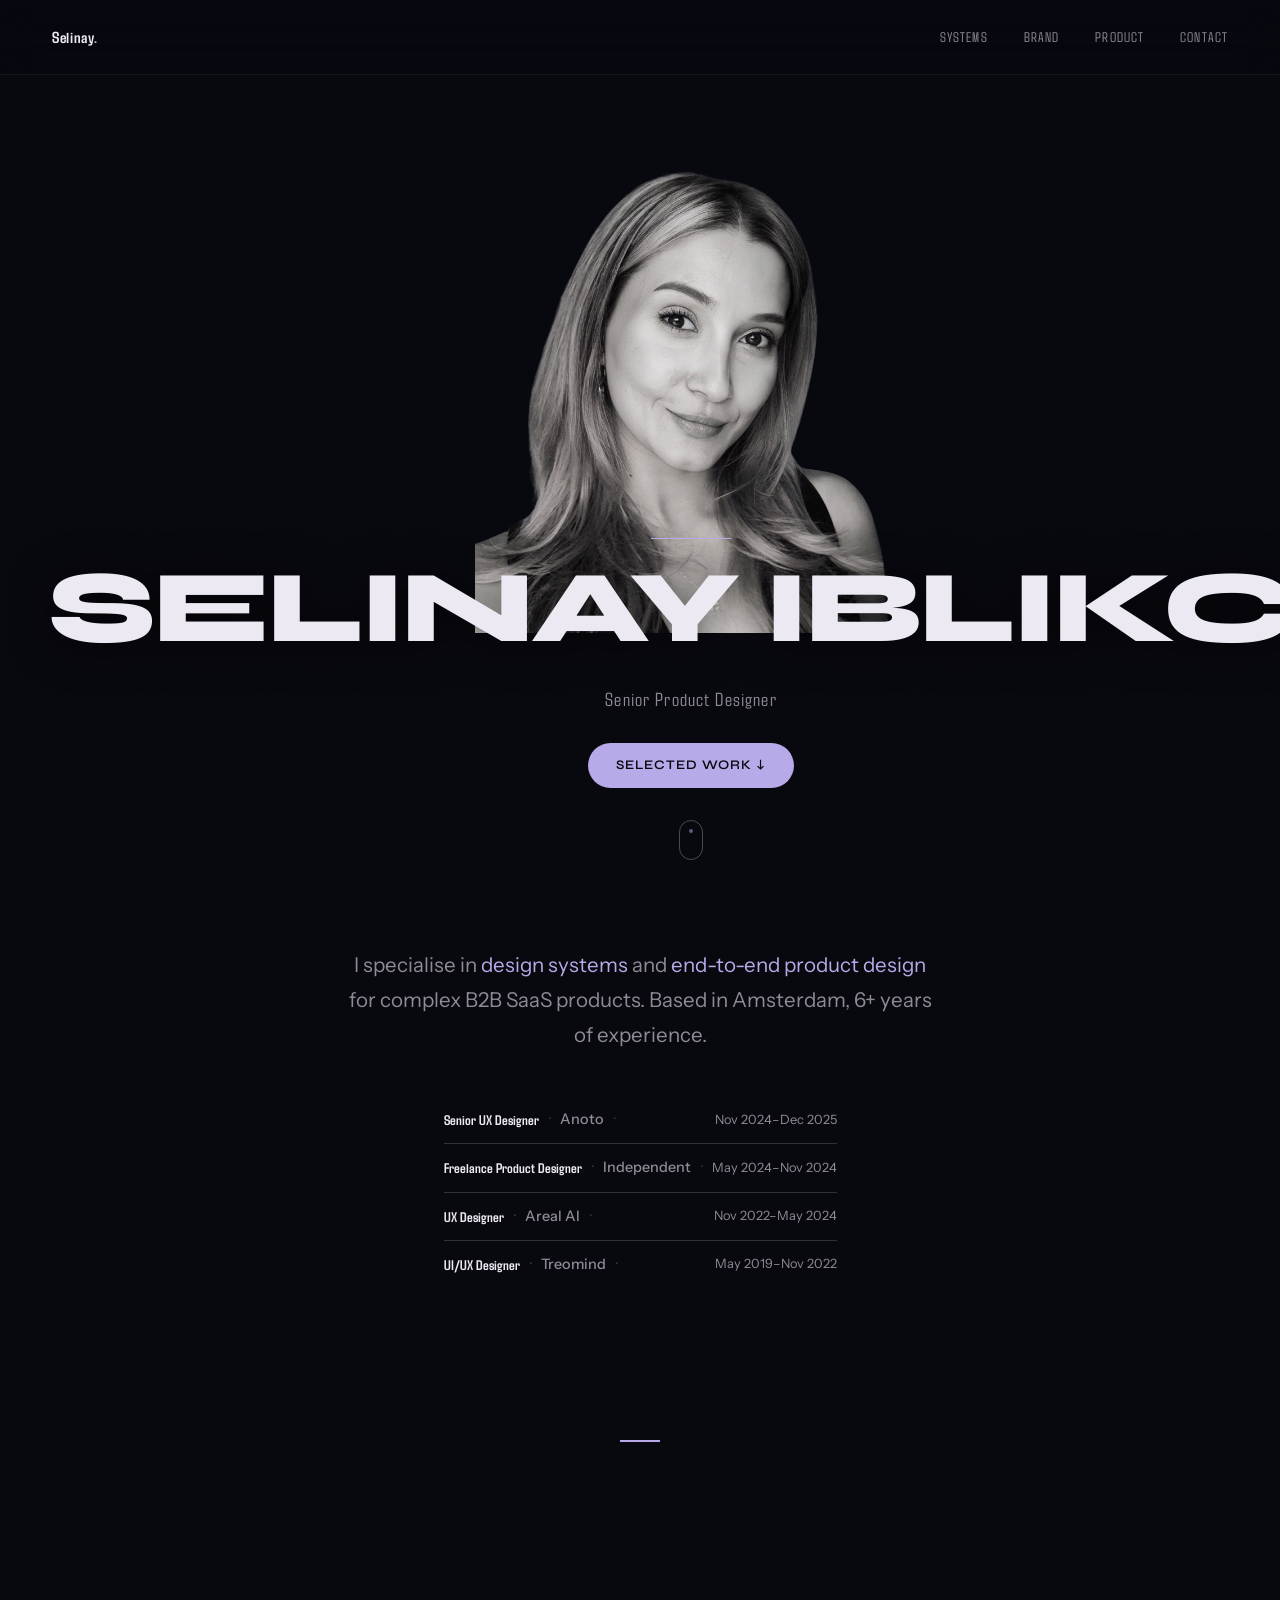
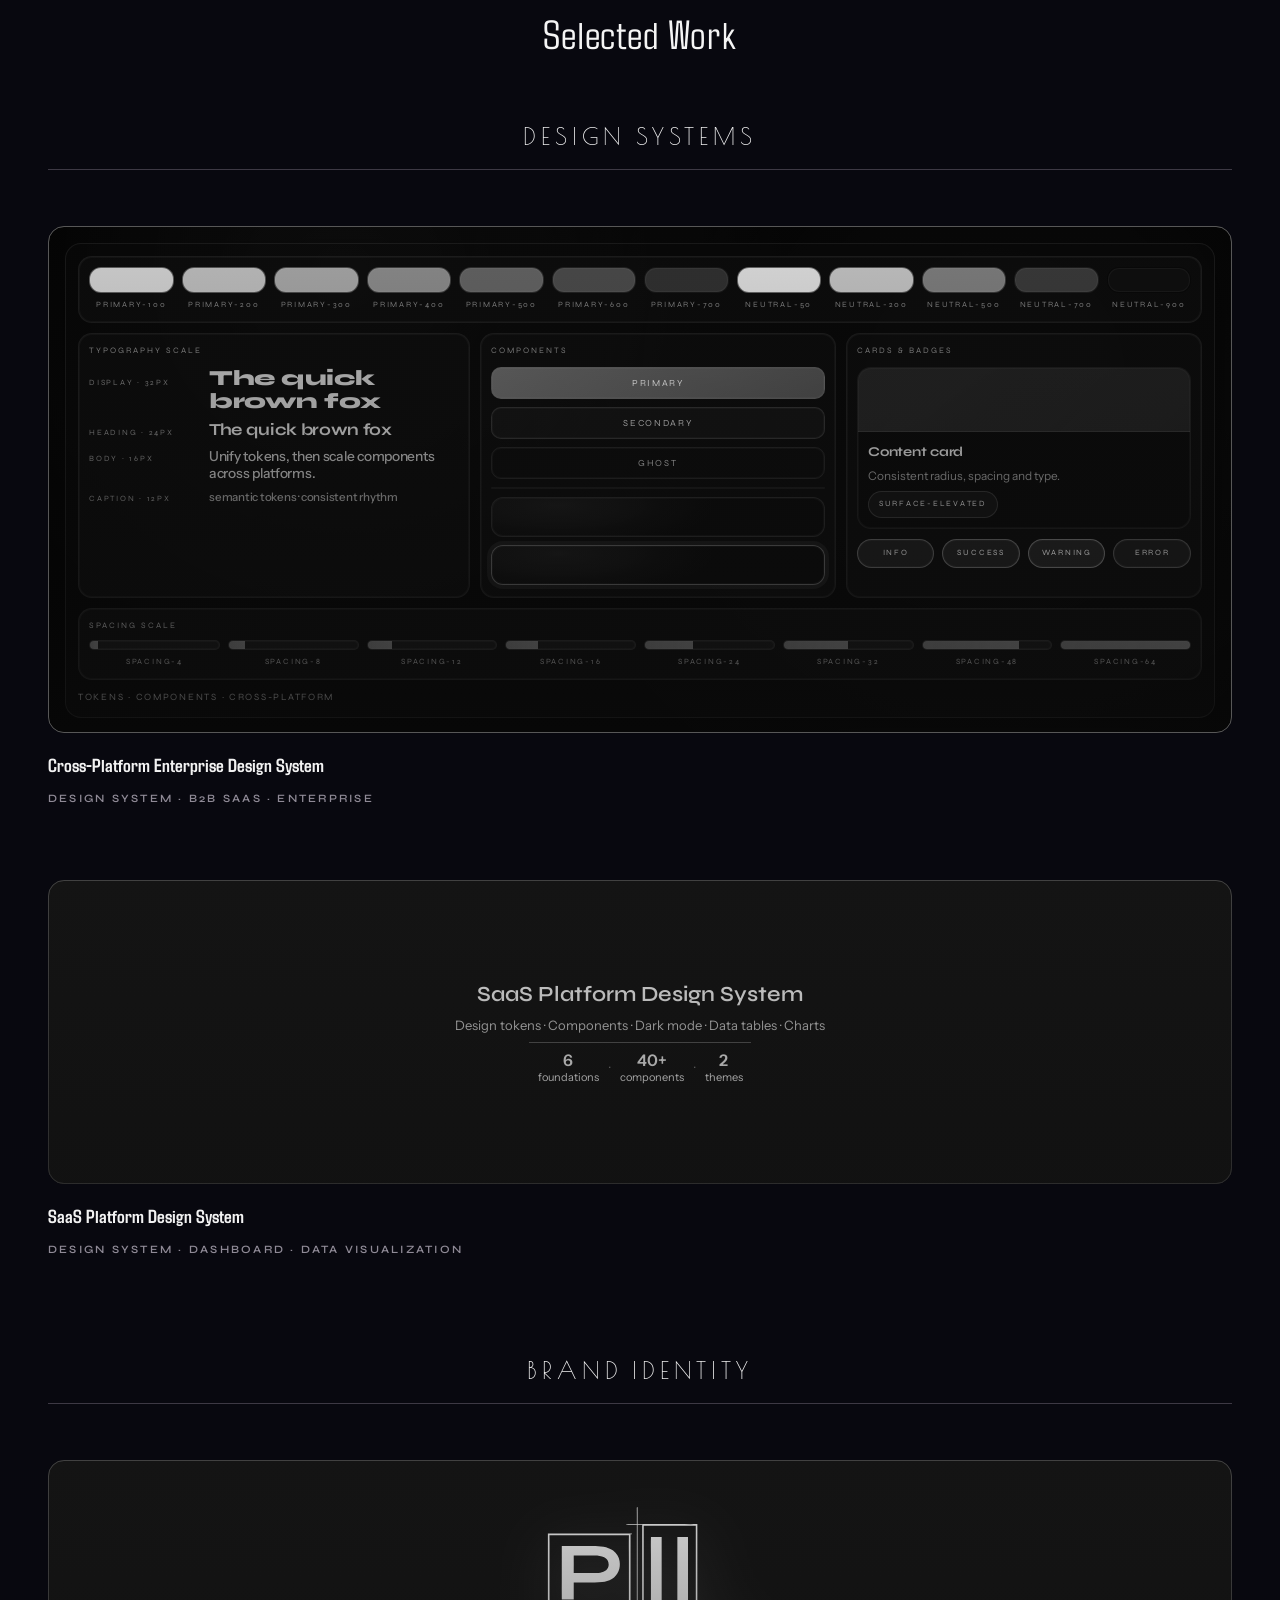
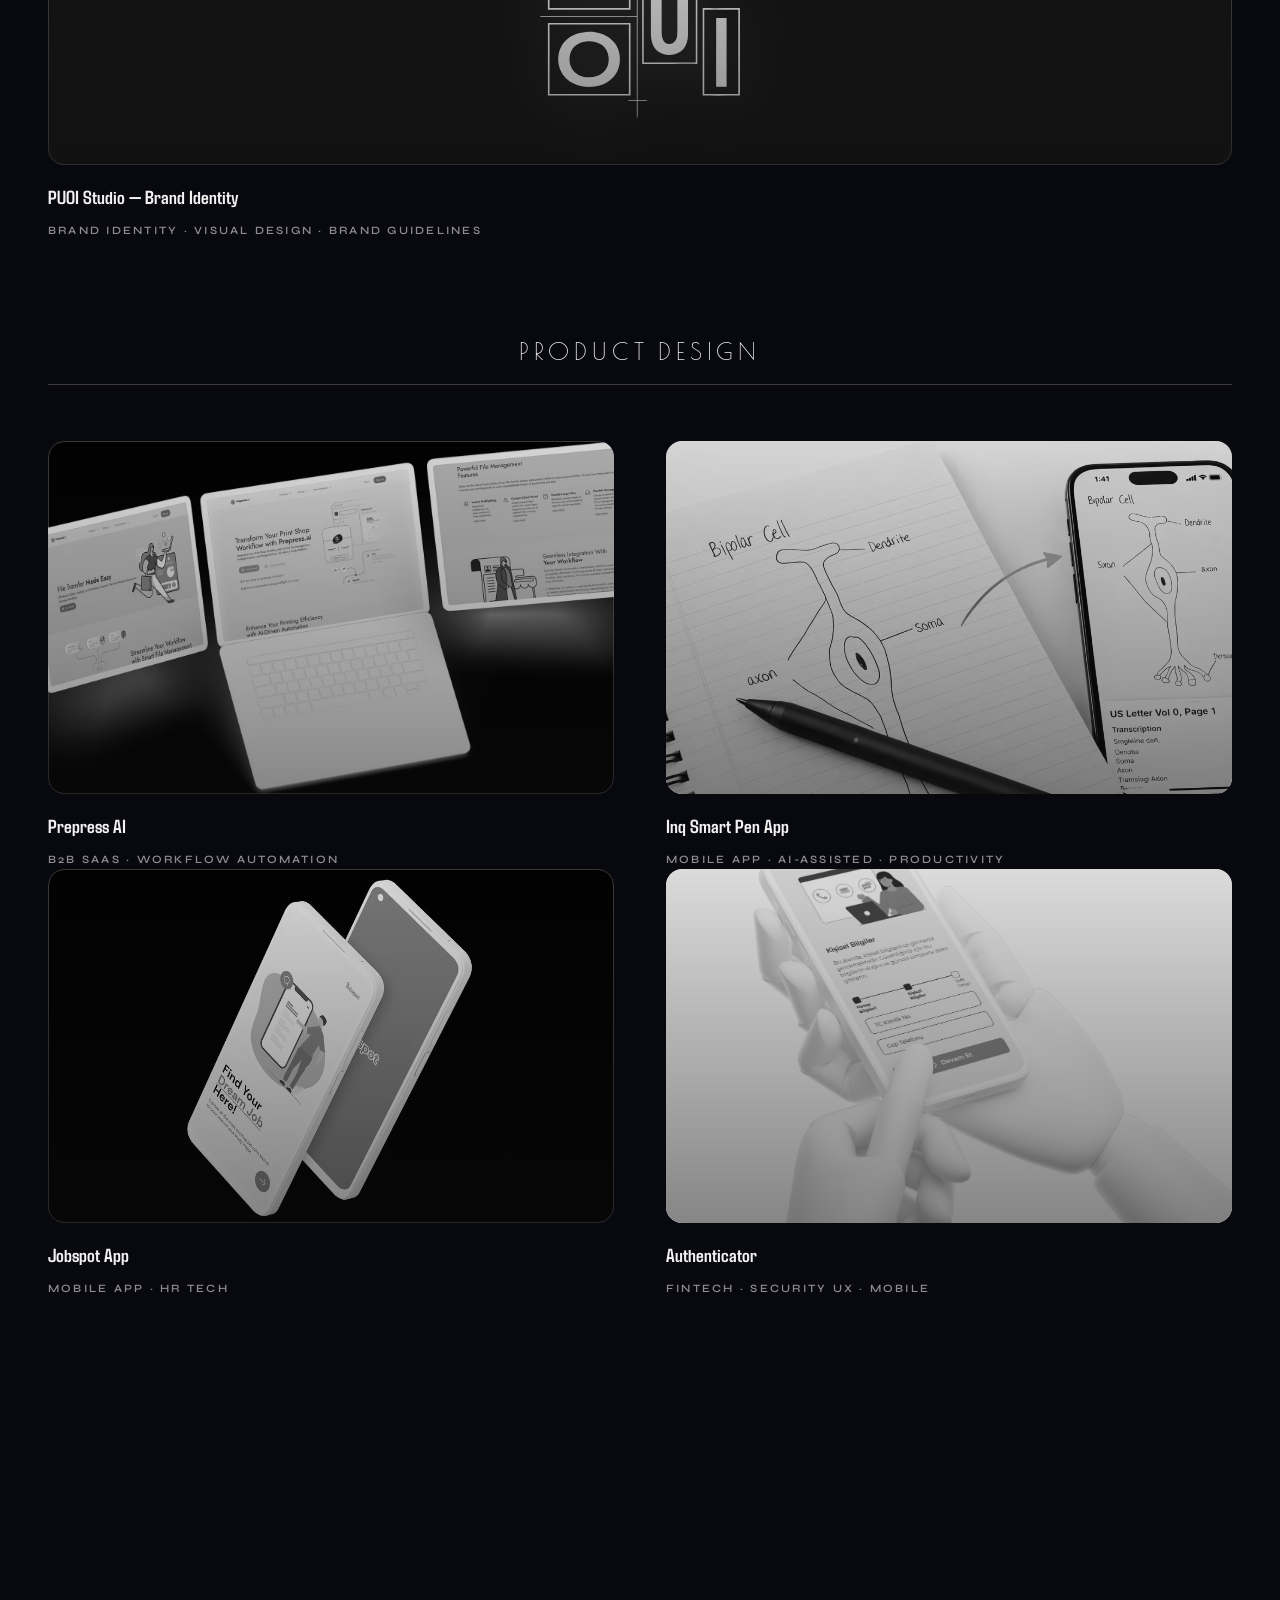
==== index.html @ cd088f7f "All updates - design systems, responsive fixes" ====
<!DOCTYPE html>
<html lang="en">
<head>
<meta charset="UTF-8">
<meta name="viewport" content="width=device-width, initial-scale=1.0">
<link rel="icon" href="favicon.svg" type="image/svg+xml">
<title>Selinay İblikci — Senior Product Designer | Design Systems Specialist</title>
<style>
/* Horizontal clip on the root only — overflow-x on body pairs with overflow-y:auto and causes a second vertical scrollbar */
html {
  overflow-x: hidden !important;
}
</style>
<link href="https://fonts.googleapis.com/css2?family=Agdasima:wght@400;700&family=Instrument+Sans:wght@400;500;600;700&family=Poiret+One&family=Syne:wght@400;500;600;700;800&display=swap" rel="stylesheet">
<style>
:root {
  --bg: #08080f;
  --surface: #27252a;
  --surface-hover: #302e34;
  --text: #ede9f2;
  --text-muted: #8f8a96;
  --accent: #b8a9e8;
  --accent-dim: #9683d4;
  --border: #332f38;
  --border-light: #3d3944;
  --heading-font: 'Syne', sans-serif;
  --body-font: 'Instrument Sans', sans-serif;
  /* Site chrome (nav) */
  --nav-font: 'Agdasima', system-ui, -apple-system, sans-serif;
  /* Work category labels (Design Systems, Brand Identity, …) — not "Selected Work" */
  --work-heading-font: 'Poiret One', system-ui, sans-serif;
}

em, cite, dfn {
  font-style: normal;
}

*, *::before, *::after {
  box-sizing: border-box;
  margin: 0;
  padding: 0;
}

html {
  scroll-behavior: smooth;
}

body {
  background: var(--bg);
  color: var(--text);
  font-family: var(--body-font);
  line-height: 1.6;
  -webkit-font-smoothing: antialiased;
}

body.menu-open { overflow: hidden; }

img,
svg,
video {
  max-width: 100%;
  height: auto;
}

::selection { background: var(--accent); color: var(--bg); }

/* Removed noise overlay for a cleaner premium feel */

/* ===== NAV ===== */
nav {
  position: fixed; top: 0; left: 0; right: 0; z-index: 100;
  padding: 24px 52px;
  display: flex; justify-content: space-between; align-items: center;
  background: rgba(8, 8, 15, 0.58);
  backdrop-filter: blur(20px) saturate(160%);
  -webkit-backdrop-filter: blur(20px) saturate(160%);
  border-bottom: 1px solid rgba(255, 255, 255, 0.06);
}
.nav-logo {
  font-family: var(--nav-font);
  font-size: 1rem;
  font-weight: 700;
  color: var(--text);
  text-decoration: none;
  letter-spacing: 0.04em;
}
.nav-logo span { color: var(--accent); }
.nav-links { display: flex; gap: 36px; list-style: none; }
.nav-links a {
  font-family: var(--nav-font);
  color: var(--text-muted); text-decoration: none;
  font-size: 14px;
  font-weight: 400; letter-spacing: 0.08em; text-transform: uppercase;
  transition: color 0.3s; position: relative;
}
.nav-links a::after {
  content: ''; position: absolute; bottom: -4px; left: 0;
  width: 0; height: 1px; background: var(--accent); transition: width 0.3s ease;
}
.nav-links a:hover { color: var(--text); }
.nav-links a:hover::after { width: 100%; }

.nav-toggle {
  display: none;
  width: 44px;
  height: 44px;
  border: 1px solid var(--border-light);
  background: transparent;
  border-radius: 12px;
  cursor: pointer;
  align-items: center;
  justify-content: center;
}

.nav-toggle span {
  display: block;
  width: 18px;
  height: 2px;
  background: var(--text);
  border-radius: 2px;
  position: relative;
}

.nav-toggle span::before,
.nav-toggle span::after {
  content: '';
  position: absolute;
  left: 0;
  width: 18px;
  height: 2px;
  background: var(--text);
  border-radius: 2px;
}

.nav-toggle span::before { top: -6px; }
.nav-toggle span::after { top: 6px; }

.nav-mobile {
  position: fixed;
  inset: 0;
  z-index: 200;
  display: none;
  background: var(--bg);
}

.nav-mobile.active { display: flex; }

.nav-mobile-close {
  position: absolute;
  top: 18px;
  right: 18px;
  width: 44px;
  height: 44px;
  border-radius: 12px;
  border: 1px solid var(--border-light);
  background: transparent;
  color: var(--text);
  font-size: 24px;
  cursor: pointer;
}

.nav-mobile-links {
  list-style: none;
  margin: 0;
  padding: 0;
  width: 100%;
  display: flex;
  flex-direction: column;
  gap: 28px;
  align-items: center;
  justify-content: center;
}

.nav-mobile-links a {
  font-family: var(--nav-font);
  font-size: 15px;
  letter-spacing: 0.1em;
  text-transform: uppercase;
  color: var(--text);
  text-decoration: none;
  padding: 12px 18px;
  border-radius: 12px;
}

/* ===== HERO ===== */
.hero {
  display: flex;
  align-items: flex-start;
  justify-content: center;
  padding: 48px 48px 32px;
  position: relative;
  overflow: hidden;
}
.hero-grid {
  display: grid;
  grid-template-columns: 1fr;
  gap: 24px;
  align-items: center;
  max-width: 1400px;
  margin: 0 auto;
  width: 100%;
}
.hero-content {
  position: relative;
  z-index: 1;
  text-align: center;
  display: flex;
  flex-direction: column;
  align-items: center;
}

.hero-photo {
  max-width: 480px;
  width: 50%;
  background: none;
  border: none;
  border-radius: 0;
  padding: 0;
  overflow: visible;
  margin: 0 auto -160px;
  outline: none;
  box-shadow: none;
  transform: scale(0.9);
  transform-origin: center top;
  position: relative;
  z-index: 1;
}


.hero-line {
  width: 0;
  height: 1px;
  background: var(--accent);
  margin: 0 auto 20px;
  position: relative;
  z-index: 2;
  animation: drawLine 1.2s ease 0.5s forwards;
}

.scroll-indicator {
  width: 24px;
  height: 40px;
  border: 1.5px solid var(--text-muted);
  border-radius: 12px;
  margin: 32px auto 0;
  position: relative;
  z-index: 2;
  opacity: 0.5;
}

.scroll-dot {
  width: 4px;
  height: 4px;
  background: var(--accent);
  border-radius: 50%;
  position: absolute;
  top: 8px;
  left: 50%;
  transform: translateX(-50%);
  animation: scrollBounce 1.8s ease-in-out infinite;
}

.hero-photo img {
  width: 100%;
  display: block;
  height: 650px;
  object-fit: cover;
  object-position: center 5%;
  border: none;
  outline: none;
  box-shadow: none;
}
.hero-title {
  font-family: var(--heading-font);
  font-size: clamp(3.5rem, 8vw, 7rem);
  font-weight: 800;
  text-transform: uppercase;
  letter-spacing: -0.03em;
  line-height: 0.95;
  margin-bottom: 16px;
  white-space: nowrap;
  position: relative;
  z-index: 2;
  opacity: 0;
  text-shadow: 0 4px 40px rgba(0,0,0,0.6);
  background: none;
  -webkit-background-clip: unset;
  -webkit-text-fill-color: unset;
  background-clip: unset;
  color: var(--text);
  animation: simpleFade 1.2s ease 0.3s forwards;
}

.hero-role {
  font-family: var(--nav-font);
  font-size: 1.2rem;
  font-weight: 400;
  letter-spacing: 0.06em;
  color: var(--text-muted);
  margin-top: 12px;
  margin-bottom: 16px;
  position: relative;
  z-index: 2;
  opacity: 0;
  animation: fadeUp 0.6s ease 1.6s forwards;
}
.hero-cta-row {
  display: flex;
  gap: 24px;
  align-items: center;
  margin-top: 12px;
  position: relative;
  z-index: 2;
  opacity: 0;
  animation: fadeUp 0.6s ease 1.8s forwards;
}
.btn-primary {
  display: inline-flex; align-items: center; gap: 10px;
  background: var(--accent); color: var(--bg);
  padding: 12px 28px; font-family: var(--heading-font);
  font-size: 0.82rem; font-weight: 600; letter-spacing: 0.08em;
  text-transform: uppercase; text-decoration: none; border: none; cursor: pointer;
  border-radius: 100px;
  transition: all 0.3s ease;
}
.btn-primary:hover { background: #fff; transform: translateY(-2px); box-shadow: 0 8px 32px rgba(184,169,232,0.2); }
.btn-outline {
  display: inline-flex; align-items: center; gap: 10px;
  background: transparent; color: var(--text);
  padding: 16px 36px; font-family: var(--heading-font);
  font-size: 0.82rem; font-weight: 600; letter-spacing: 0.08em;
  text-transform: uppercase; text-decoration: none;
  border: 1px solid var(--border-light); cursor: pointer; transition: all 0.3s ease;
  border-radius: 100px;
}
.btn-outline:hover { border-color: var(--accent); color: var(--accent); }

/* Removed hero visual floats for a text-only hero */

/* ===== ABOUT ===== */
.about { padding: 56px 48px 88px; max-width: 1400px; margin: 0 auto; }
.section-label {
  font-family: var(--heading-font); font-size: 0.68rem; font-weight: 700;
  letter-spacing: 0.25em; text-transform: uppercase; color: var(--accent);
  margin-bottom: 56px; display: flex; align-items: center; gap: 16px;
}
.section-label::after { content: none; }
.about-grid { display: grid; grid-template-columns: 1fr; gap: 44px; align-items: start; }
.about-text {
  font-family: var(--body-font);
  font-size: clamp(1.1rem, 1.6vw, 1.3rem);
  line-height: 1.7;
  color: var(--text-muted);
  max-width: 600px;
  margin: 0 auto;
  text-align: center;
}
.about-text em { color: var(--accent); }

.words-reveal span {
  display: inline-block;
  opacity: 0;
  transform: translateY(10px);
  transition: opacity 0.4s ease, transform 0.4s ease;
}

.words-reveal.visible span {
  opacity: 1;
  transform: translateY(0);
}

/* ===== ABOUT - COMPACT EXPERIENCE ===== */
.about-experience {
  max-width: 600px;
  margin: 0 auto;
}

.exp-line {
  display: flex;
  align-items: center;
  gap: 10px;
  padding: 12px 0;
  border-bottom: 1px solid var(--border);
  font-size: 0.9rem;
  transition: background 0.25s ease, opacity 0.5s ease, transform 0.5s ease;
  opacity: 0;
  transform: translateX(-20px);
}

.about-experience.visible .exp-line {
  opacity: 1;
  transform: translateX(0);
}

.about-experience.visible .exp-line:nth-child(1) { transition-delay: 0s; }
.about-experience.visible .exp-line:nth-child(2) { transition-delay: 0.1s; }
.about-experience.visible .exp-line:nth-child(3) { transition-delay: 0.2s; }
.about-experience.visible .exp-line:nth-child(4) { transition-delay: 0.3s; }
.about-experience.visible .exp-line:nth-child(5) { transition-delay: 0.4s; }
.about-experience.visible .exp-line:nth-child(6) { transition-delay: 0.5s; }
.about-experience.visible .exp-line:nth-child(7) { transition-delay: 0.6s; }
.about-experience.visible .exp-line:nth-child(8) { transition-delay: 0.7s; }

.exp-line:hover { background: rgba(255,255,255,0.02); }

.exp-line:last-child { border-bottom: none; }

.exp-role {
  font-family: var(--nav-font);
  font-weight: 700;
  color: var(--text);
}

.exp-dot { color: var(--border-light); }

.exp-company {
  color: var(--text-muted);
  font-weight: 500;
}

.exp-date {
  color: var(--text-muted);
  font-size: 0.8rem;
  margin-left: auto;
}

/* ===== DESIGN SYSTEM EXPERTISE ===== */
.ds-expertise {
  padding: 80px 48px;
  max-width: 1400px;
  margin: 0 auto;
}
.ds-intro {
  font-family: var(--body-font);
  font-weight: 500;
  font-size: clamp(1.2rem, 1.8vw, 1.5rem);
  line-height: 1.6;
  color: var(--text-muted);
  max-width: 700px;
  margin-bottom: 56px;
}
.ds-grid {
  display: grid;
  grid-template-columns: repeat(2, 1fr);
  gap: 20px;
}
.ds-card {
  background: var(--surface);
  border: 1px solid var(--border);
  padding: 44px 36px;
  position: relative;
  transition: all 0.4s ease;
  overflow: hidden;
  border-radius: 16px;
}
.ds-card:hover {
  border-color: rgba(184,169,232,0.15);
  transform: translateY(-4px);
}
.ds-icon {
  font-size: 1.3rem;
  font-family: var(--heading-font);
  font-weight: 700;
  color: var(--accent);
  margin-bottom: 20px;
  line-height: 1;
}
.ds-card-title {
  font-family: var(--nav-font);
  font-weight: 700;
  font-size: 1.15rem;
  margin-bottom: 12px;
  line-height: 1.3;
}
.ds-card-desc {
  font-size: 0.85rem;
  color: var(--text-muted);
  line-height: 1.65;
}

@media (max-width: 1024px) {
  .ds-grid { grid-template-columns: 1fr 1fr; }
}

@media (max-width: 768px) {
  .ds-expertise { padding: 48px 24px; }
  .ds-grid { grid-template-columns: 1fr; }
}

/* ===== SKILLS MARQUEE ===== */
.skills-bar { padding: 40px 0; border-top: 1px solid var(--border); border-bottom: 1px solid var(--border); overflow: hidden; }
.skills-track { display: flex; gap: 48px; animation: scroll 35s linear infinite; width: max-content; }
.skill-item {
  font-family: var(--heading-font); font-size: 0.95rem; font-weight: 500;
  letter-spacing: 0.1em; text-transform: uppercase; color: var(--text-muted);
  white-space: nowrap; display: flex; align-items: center; gap: 14px;
}
.skill-item::before { content: '\u25C6'; font-size: 0.45rem; color: var(--accent); }

/* ===== EXPERIENCE ===== */
.experience { padding: 140px 48px; max-width: 1400px; margin: 0 auto; }
.experience-list { display: flex; flex-direction: column; gap: 30px; }
.experience-entry { display: grid; grid-template-columns: 140px 1fr; gap: 28px; align-items: start; }
.experience-date { font-family: var(--body-font); font-size: 0.86rem; color: var(--text-muted); }
.experience-card {
  background: var(--surface); border: 1px solid var(--border);
  border-left: 2px solid var(--border-light);
  padding: 26px 26px 26px 32px;
  transition: border-left-color 0.3s ease;
}
.experience-entry:hover .experience-card { border-left-color: var(--accent); }
.experience-role { font-family: var(--nav-font); font-weight: 700; font-size: 1.2rem; color: var(--text); margin-bottom: 10px; }
.experience-company {
  font-family: var(--heading-font); font-size: 0.72rem; font-weight: 600;
  letter-spacing: 0.2em; text-transform: uppercase; color: var(--accent);
  margin-bottom: 14px;
}
.experience-points { list-style: none; margin: 0; padding: 0; color: var(--text-muted); }
.experience-point { font-family: var(--body-font); font-size: 0.9rem; line-height: 1.7; }
.experience-point + .experience-point { margin-top: 10px; }

/* ===== CERTIFICATIONS & LANGUAGES ===== */
.certs-langs { padding: 80px 48px; max-width: 1400px; margin: 0 auto; }
.certs-langs-card { background: var(--surface); border: 1px solid var(--border); padding: 40px; }
.certs-langs-grid { display: grid; grid-template-columns: 1fr 1fr; gap: 40px; align-items: start; }
.cert-item { font-family: var(--body-font); font-size: 0.9rem; color: var(--text-muted); }
.cert-item + .cert-item { margin-top: 10px; }
.lang-row { display: grid; grid-template-columns: 1fr auto; gap: 20px; align-items: baseline; }
.lang-name { font-family: var(--nav-font); font-weight: 700; font-size: 0.95rem; color: var(--text); }
.lang-level { font-family: var(--body-font); font-size: 0.9rem; color: var(--text-muted); }
.lang-row + .lang-row { margin-top: 12px; }

@media (max-width: 768px) {
  .experience { padding: 120px 24px; }
  .experience-entry { grid-template-columns: 1fr; gap: 14px; }
  .experience-card { padding: 22px 20px 22px 24px; }
  .certs-langs { padding: 48px 24px; }
  .certs-langs-grid { grid-template-columns: 1fr; gap: 26px; }
}

/* ===== WORK ===== */
.work { padding: 104px 48px 112px; max-width: 1400px; width: 100%; margin: 0 auto; box-sizing: border-box; }
.project-grid,
.project-card {
  min-width: 0;
  max-width: 100%;
}
.work-header { margin-bottom: 64px; text-align: center; }
.work-title {
  font-family: var(--nav-font);
  font-size: clamp(1.75rem, 3.2vw, 2.75rem);
  font-weight: 400;
  line-height: 1.15;
  margin: 0;
  color: rgba(255, 255, 255, 0.96);
  letter-spacing: 0.02em;
}
.work-subtitle { margin-top: 10px; font-size: 0.8rem; color: var(--text-muted); }
.section-divider { width: 40px; height: 2px; background: var(--accent); margin: 64px auto; }
.project-grid {
  display: grid;
  grid-template-columns: repeat(2, 1fr);
  column-gap: 52px;
  row-gap: 72px;
}
.project-card--featured {
  grid-column: 1 / -1;
}
.project-card--featured .project-image--ds {
  aspect-ratio: 21/9;
  padding: 16px 16px 14px;
}
/* SaaS DS2: full-width featured strip; ~60% height of Cross-Platform (21/9) at same width → aspect-ratio 35/9 */
.project-card--featured .project-image.project-image--ds2 {
  aspect-ratio: 35/9;
  padding: 10px 20px 8px;
  overflow: hidden;
  display: flex;
  align-items: center;
  justify-content: center;
  background: #141420;
  border-radius: 16px;
}
.project-card--featured .project-image.project-image--ds2 .ds2-poster-inner {
  display: flex;
  flex-direction: column;
  align-items: center;
  justify-content: center;
  text-align: center;
  gap: 8px;
  max-width: 100%;
}
.project-card--featured .project-image.project-image--ds2 .ds2-poster-title {
  margin: 0;
  font-family: var(--heading-font);
  font-size: clamp(1rem, 1.2vw + 0.55rem, 1.35rem);
  font-weight: 600;
  color: #fff;
  line-height: 1.2;
}
.project-card--featured .project-image.project-image--ds2 .ds2-poster-sub {
  margin: 0;
  font-size: clamp(0.7rem, 0.65vw + 0.5rem, 0.8125rem);
  font-weight: 400;
  color: #fff;
  opacity: 0.8;
  line-height: 1.4;
  max-width: 52em;
}
.project-card--featured .project-image.project-image--ds2 .ds2-poster-rule {
  width: 60%;
  height: 1px;
  background: rgba(255, 255, 255, 0.3);
  flex-shrink: 0;
}
.project-card--featured .project-image.project-image--ds2 .ds2-poster-stats {
  display: flex;
  flex-direction: row;
  align-items: center;
  justify-content: center;
  gap: 10px;
  flex-wrap: wrap;
}
.project-card--featured .project-image.project-image--ds2 .ds2-poster-stat {
  display: flex;
  flex-direction: column;
  align-items: center;
  gap: 2px;
}
.project-card--featured .project-image.project-image--ds2 .ds2-poster-stat-num {
  font-size: clamp(0.85rem, 0.9vw + 0.45rem, 1rem);
  font-weight: 600;
  color: #fff;
  line-height: 1.15;
}
.project-card--featured .project-image.project-image--ds2 .ds2-poster-stat-label {
  font-size: clamp(0.6rem, 0.45vw + 0.45rem, 0.6875rem);
  font-weight: 400;
  color: #fff;
  line-height: 1.2;
}
.project-card--featured .project-image.project-image--ds2 .ds2-poster-stat-sep {
  color: #fff;
  opacity: 0.45;
  font-size: 0.8125rem;
  line-height: 1.2;
  user-select: none;
}
.project-card--featured .project-image--ds .ds-poster {
  transform: none;
  padding: 12px;
  gap: 12px;
  border-radius: 16px;
  background: rgba(10, 9, 13, 0.45);
  height: 100%;
  justify-content: stretch;
}

.project-card--featured .project-image--ds .ds-feature {
  height: 100%;
  display: grid;
  grid-template-rows: auto 1fr auto auto;
  gap: 10px;
  min-height: 0;
}
.project-card--featured .project-image--ds .ds-frame {
  border-radius: 14px;
  border: 1px solid rgba(255,255,255,0.08);
  background: rgba(15, 14, 19, 0.62);
  box-shadow: 0 0 0 1px rgba(255,255,255,0.04) inset;
}

/* Top: tokens */
.project-card--featured .project-image--ds .ds-tokens {
  padding: 10px;
}
.project-card--featured .project-image--ds .ds-tokens-grid {
  display: grid;
  grid-template-columns: repeat(12, minmax(0, 1fr));
  gap: 8px;
}
.project-card--featured .project-image--ds .ds-swatch {
  display: grid;
  gap: 6px;
  justify-items: center;
}
.project-card--featured .project-image--ds .ds-swatch-box {
  width: 100%;
  height: 26px;
  border-radius: 12px;
  border: 1px solid rgba(0,0,0,0.55);
  box-shadow: 0 0 0 1px rgba(255,255,255,0.05) inset;
}
.project-card--featured .project-image--ds .ds-swatch-label {
  font-family: var(--heading-font);
  font-size: 0.5rem;
  letter-spacing: 0.22em;
  text-transform: uppercase;
  color: rgba(237,233,242,0.60);
  text-align: center;
  white-space: nowrap;
}

/* Middle: 3 columns */
.project-card--featured .project-image--ds .ds-mid {
  display: grid;
  grid-template-columns: 1.1fr 1fr 1fr;
  gap: 10px;
  min-height: 0;
}
.project-card--featured .project-image--ds .ds-panel {
  padding: 10px;
  display: grid;
  gap: 10px;
  align-content: start;
}
.project-card--featured .project-image--ds .ds-panel-title {
  font-family: var(--heading-font);
  font-size: 0.52rem;
  letter-spacing: 0.24em;
  text-transform: uppercase;
  color: rgba(237,233,242,0.62);
}

/* Typography scale */
.project-card--featured .project-image--ds .ds-type-scale {
  display: grid;
  gap: 8px;
}
.project-card--featured .project-image--ds .ds-type-row {
  display: grid;
  grid-template-columns: 110px 1fr;
  gap: 10px;
  align-items: baseline;
}
.project-card--featured .project-image--ds .ds-type-meta {
  font-family: var(--heading-font);
  font-size: 0.5rem;
  letter-spacing: 0.22em;
  text-transform: uppercase;
  color: rgba(237,233,242,0.55);
}
.project-card--featured .project-image--ds .ds-type-sample {
  color: rgba(237,233,242,0.92);
  letter-spacing: -0.02em;
  line-height: 1.08;
}
.project-card--featured .project-image--ds .ds-type-sample.display { font-family: var(--heading-font); font-weight: 800; font-size: 1.35rem; }
.project-card--featured .project-image--ds .ds-type-sample.heading { font-family: var(--heading-font); font-weight: 700; font-size: 1.05rem; }
.project-card--featured .project-image--ds .ds-type-sample.body { font-family: var(--body-font); font-weight: 500; font-size: 0.86rem; color: rgba(237,233,242,0.78); line-height: 1.25; }
.project-card--featured .project-image--ds .ds-type-sample.caption { font-family: var(--body-font); font-weight: 500; font-size: 0.72rem; color: rgba(237,233,242,0.62); }

/* Components */
.project-card--featured .project-image--ds .ds-comp-stack {
  display: grid;
  gap: 8px;
}
.project-card--featured .project-image--ds .ds-btn {
  font-family: var(--heading-font);
  font-size: 0.58rem;
  letter-spacing: 0.18em;
  text-transform: uppercase;
  border-radius: 10px;
  padding: 9px 12px;
  border: 1px solid rgba(255,255,255,0.10);
  box-shadow: 0 0 0 1px rgba(255,255,255,0.04) inset;
  width: 100%;
}
.project-card--featured .project-image--ds .ds-btn.primary {
  background: linear-gradient(135deg, #7c5cfc, #5f3ff0);
  color: #fff;
  border-color: rgba(124,92,252,0.55);
}
.project-card--featured .project-image--ds .ds-btn.secondary {
  background: rgba(124,92,252,0.08);
  color: rgba(221,207,253,0.95);
  border-color: rgba(124,92,252,0.35);
}
.project-card--featured .project-image--ds .ds-btn.ghost {
  background: transparent;
  color: rgba(237,233,242,0.72);
}
.project-card--featured .project-image--ds .ds-field {
  height: 40px;
  border-radius: 12px;
  border: 1px solid rgba(255,255,255,0.12);
  background: rgba(10, 9, 13, 0.55);
  box-shadow: 0 0 0 1px rgba(255,255,255,0.04) inset;
  position: relative;
  overflow: hidden;
}
.project-card--featured .project-image--ds .ds-field::after {
  content: "";
  position: absolute;
  inset: 0;
  background: radial-gradient(260px 70px at 20% 20%, rgba(124,92,252,0.18), transparent 60%);
  opacity: 0.9;
  pointer-events: none;
}
.project-card--featured .project-image--ds .ds-field.focus {
  border-color: rgba(124,92,252,0.75);
  box-shadow: 0 0 0 4px rgba(124,92,252,0.14), 0 0 0 1px rgba(255,255,255,0.04) inset;
}

/* Card + badges */
.project-card--featured .project-image--ds .ds-mini-card {
  border-radius: 14px;
  border: 1px solid rgba(255,255,255,0.08);
  background: rgba(10, 9, 13, 0.55);
  box-shadow: 0 0 0 1px rgba(255,255,255,0.04) inset;
  overflow: hidden;
}
.project-card--featured .project-image--ds .ds-mini-thumb {
  height: 64px;
  background: linear-gradient(135deg, rgba(124,92,252,0.28), rgba(184,169,232,0.14));
  border-bottom: 1px solid rgba(255,255,255,0.08);
}
.project-card--featured .project-image--ds .ds-mini-body {
  padding: 10px;
  display: grid;
  gap: 6px;
}
.project-card--featured .project-image--ds .ds-mini-title {
  font-family: var(--heading-font);
  font-weight: 700;
  font-size: 0.84rem;
  letter-spacing: -0.01em;
  color: rgba(237,233,242,0.92);
}
.project-card--featured .project-image--ds .ds-mini-desc {
  font-size: 0.74rem;
  color: rgba(237,233,242,0.62);
  line-height: 1.35;
}
.project-card--featured .project-image--ds .ds-mini-tag {
  justify-self: start;
  font-family: var(--heading-font);
  font-size: 0.5rem;
  letter-spacing: 0.22em;
  text-transform: uppercase;
  padding: 6px 10px;
  border-radius: 999px;
  border: 1px solid rgba(124,92,252,0.35);
  background: rgba(124,92,252,0.10);
  color: rgba(221,207,253,0.95);
}
.project-card--featured .project-image--ds .ds-badges {
  display: grid;
  grid-template-columns: repeat(4, minmax(0, 1fr));
  gap: 8px;
}
.project-card--featured .project-image--ds .ds-badge {
  text-align: center;
  font-family: var(--heading-font);
  font-size: 0.5rem;
  letter-spacing: 0.22em;
  text-transform: uppercase;
  padding: 7px 8px;
  border-radius: 999px;
  border: 1px solid rgba(255,255,255,0.08);
  background: rgba(255,255,255,0.04);
  color: rgba(237,233,242,0.72);
  box-shadow: 0 0 0 1px rgba(255,255,255,0.04) inset;
}
.project-card--featured .project-image--ds .ds-badge.info { background: rgba(110,168,255,0.12); border-color: rgba(110,168,255,0.45); color: rgba(210,232,255,0.96); }
.project-card--featured .project-image--ds .ds-badge.success { background: rgba(95,208,138,0.12); border-color: rgba(95,208,138,0.45); color: rgba(204,255,229,0.96); }
.project-card--featured .project-image--ds .ds-badge.warning { background: rgba(240,197,107,0.12); border-color: rgba(240,197,107,0.45); color: rgba(255,242,215,0.96); }
.project-card--featured .project-image--ds .ds-badge.error { background: rgba(255,107,107,0.12); border-color: rgba(255,107,107,0.45); color: rgba(255,220,220,0.98); }

/* Bottom: spacing */
.project-card--featured .project-image--ds .ds-spacing {
  padding: 10px;
}
.project-card--featured .project-image--ds .ds-space-grid {
  display: grid;
  grid-template-columns: repeat(8, minmax(0, 1fr));
  gap: 8px;
  align-items: end;
}
.project-card--featured .project-image--ds .ds-space {
  display: grid;
  gap: 6px;
}
.project-card--featured .project-image--ds .ds-space-bar {
  height: 10px;
  border-radius: 999px;
  border: 1px solid rgba(255,255,255,0.08);
  background: rgba(255,255,255,0.04);
  overflow: hidden;
  box-shadow: 0 0 0 1px rgba(255,255,255,0.04) inset;
}
.project-card--featured .project-image--ds .ds-space-bar > span {
  display: block;
  height: 100%;
  width: var(--w);
  background: linear-gradient(90deg, rgba(124,92,252,0.86), rgba(184,169,232,0.55));
}
.project-card--featured .project-image--ds .ds-space-label {
  font-family: var(--heading-font);
  font-size: 0.5rem;
  letter-spacing: 0.22em;
  text-transform: uppercase;
  color: rgba(237,233,242,0.58);
  white-space: nowrap;
  text-align: center;
}
.project-image--ds {
  position: relative;
  aspect-ratio: 16/10;
  border-radius: 16px;
  border: 1px solid var(--border);
  background:
    radial-gradient(420px 260px at 20% 5%, rgba(184,169,232,0.22), transparent 60%),
    radial-gradient(380px 240px at 90% 15%, rgba(150,131,212,0.18), transparent 62%),
    linear-gradient(145deg, rgba(12,10,16,0.92), rgba(39,37,42,0.82));
  padding: 14px 14px 12px;
  overflow: hidden;
  display: flex;
  flex-direction: column;
  gap: 10px;
}
.project-image--ds::before {
  content: "";
  position: absolute;
  inset: -1px;
  z-index: 0;
  background:
    radial-gradient(circle at 25% 10%, rgba(255,255,255,0.08), transparent 45%),
    radial-gradient(circle at 80% 30%, rgba(255,255,255,0.06), transparent 55%);
  opacity: 0.7;
  pointer-events: none;
}
.ds-poster {
  position: relative;
  z-index: 1;
  border-radius: 14px;
  border: 1px solid rgba(255,255,255,0.08);
  background: rgba(10, 9, 13, 0.55);
  box-shadow: 0 16px 40px rgba(0,0,0,0.55);
  padding: 10px;
  display: grid;
  gap: 10px;
  transform: perspective(700px) rotateX(8deg) rotateY(-10deg) rotateZ(1deg);
  transform-origin: 60% 40%;
}
.ds-poster-top {
  display: grid;
  grid-template-columns: 1fr 1.2fr;
  gap: 10px;
  align-items: start;
}
.ds-thumb-row {
  display: grid;
  grid-template-columns: repeat(4, minmax(0, 1fr));
  gap: 7px;
}
.ds-thumb-swatch {
  border-radius: 10px;
  border: 1px solid rgba(0,0,0,0.55);
  height: 22px;
  box-shadow: 0 0 0 1px rgba(255,255,255,0.05) inset;
}
.ds-thumb-swatch:nth-child(1) {
  background: linear-gradient(135deg, #b8a9e8, #9683d4);
}
.ds-thumb-swatch:nth-child(2) {
  background: rgba(184,169,232,0.14);
}
.ds-thumb-swatch:nth-child(3) {
  background: #3d3944;
}
.ds-thumb-swatch:nth-child(4) {
  background: #121018;
}
.ds-thumb-buttons {
  display: flex;
  gap: 8px;
  align-items: center;
}
.ds-thumb-btn {
  flex: 0 0 auto;
  font-family: var(--heading-font);
  font-size: 0.6rem;
  letter-spacing: 0.16em;
  text-transform: uppercase;
  border-radius: 10px;
  padding: 7px 10px;
  border: 1px solid rgba(255,255,255,0.10);
  box-shadow: 0 0 0 1px rgba(255,255,255,0.04) inset;
}
.ds-thumb-btn--primary {
  background: linear-gradient(135deg, #7c5cfc, #5f3ff0);
  color: #ffffff;
  border-color: rgba(124,92,252,0.55);
}
.ds-thumb-btn--secondary {
  background: rgba(124,92,252,0.12);
  color: rgba(221,207,253,0.95);
  border-color: rgba(124,92,252,0.35);
}
.ds-thumb-btn--ghost {
  background: transparent;
  color: rgba(237,233,242,0.72);
}
.ds-type {
  display: grid;
  gap: 6px;
  padding-top: 2px;
}
.ds-type-line {
  display: grid;
  grid-template-columns: 42px 1fr;
  gap: 10px;
  align-items: baseline;
}
.ds-type-label {
  font-family: var(--heading-font);
  font-size: 0.56rem;
  letter-spacing: 0.22em;
  text-transform: uppercase;
  color: rgba(237,233,242,0.55);
}
.ds-type-sample {
  font-family: var(--heading-font);
  font-weight: 800;
  letter-spacing: -0.02em;
  color: rgba(237,233,242,0.92);
  font-size: 0.9rem;
  line-height: 1.05;
}
.ds-type-sample.small {
  font-family: var(--body-font);
  font-weight: 500;
  font-size: 0.72rem;
  color: rgba(237,233,242,0.68);
  line-height: 1.3;
}
.ds-thumb-meta {
  margin-top: auto;
  font-family: var(--heading-font);
  font-size: 0.6rem;
  letter-spacing: 0.18em;
  text-transform: uppercase;
  color: rgba(237,233,242,0.6);
  opacity: 0.9;
}
.ds-thumb-mobile-only {
  display: none;
}
.project-card {
  display: grid;
  grid-template-columns: 1fr;
  gap: 20px;
  background: transparent;
  border: none;
  transition: transform 0.4s ease;
  overflow: visible;
  text-decoration: none;
  color: inherit;
  cursor: pointer;
}
.project-card:hover { transform: translateY(-2px); }
.project-image {
  position: relative;
  isolation: isolate;
  aspect-ratio: 16/10;
  background: #000;
  overflow: hidden;
  border-radius: 16px;
  outline: 1px solid rgba(127, 119, 221, 0.5);
  outline-offset: -1px;
  filter: grayscale(100%);
  transition: filter 0.3s ease;
}
.project-card:hover .project-image {
  filter: grayscale(0%);
}
.project-image::after {
  content: "";
  display: block;
  position: absolute;
  inset: 0;
  width: 100%;
  height: 100%;
  z-index: 4;
  pointer-events: none;
  border-radius: inherit;
  background: linear-gradient(180deg, rgba(13, 13, 26, 0.15) 0%, rgba(13, 13, 26, 0.5) 100%);
  opacity: 1;
  transition: opacity 0.3s ease;
}
.project-card:hover .project-image::after {
  opacity: 0.6;
}
.project-image img {
  display: block;
  position: relative;
  z-index: 0;
  width: 100%;
  height: 100%;
  object-fit: cover;
  transition: transform 0.6s ease;
}
.project-card:hover .project-image img { transform: scale(1.03); }
/* PUOI brand identity card: logo SVG on dark surface */
.project-image.project-image--bi {
  display: flex;
  align-items: center;
  justify-content: center;
  padding: 22px 18px;
  background: #141420;
}
.project-image.project-image--bi img {
  display: block;
  position: relative;
  z-index: 0;
  width: min(52%, 10.5rem);
  height: auto;
  max-height: 90%;
  object-fit: contain;
  /* logo.svg uses dark ink; invert stack so mark reads white on #141420 */
  filter: brightness(0) invert(1);
}
.project-info { display: flex; flex-direction: column; gap: 12px; }
.project-name {
  font-family: var(--nav-font);
  font-size: 1.2rem;
  font-weight: 700;
  margin: 0;
  line-height: 1.3;
  color: rgba(255, 255, 255, 0.95);
}
.project-category {
  font-family: var(--heading-font);
  font-size: 0.7rem;
  font-weight: 600;
  letter-spacing: 0.2em;
  text-transform: uppercase;
  color: var(--text-muted);
  margin: 0;
}

/* ===== SMALL PROJECTS ===== */
.small-projects { padding: 0 48px 96px; max-width: 1400px; margin: 0 auto; }
.small-projects-grid { display: grid; grid-template-columns: repeat(2, 1fr); gap: 40px; }
.small-card {
  background: transparent;
  border: none;
  transition: transform 0.4s ease;
  overflow: visible;
  position: relative;
  border-radius: 16px;
}
.small-card:hover { transform: translateY(-2px); }
.small-card-image {
  position: relative;
  isolation: isolate;
  width: 100%;
  aspect-ratio: 4/3;
  overflow: hidden;
  background: #000;
  border-radius: 12px;
  border: 1px solid var(--border);
}
.small-card-image::after {
  content: "";
  display: block;
  position: absolute;
  inset: 0;
  width: 100%;
  height: 100%;
  z-index: 4;
  pointer-events: none;
  border-radius: inherit;
  background: linear-gradient(180deg, rgba(13, 13, 26, 0.15) 0%, rgba(13, 13, 26, 0.5) 100%);
  opacity: 1;
  transition: opacity 0.3s ease;
}
.small-card:hover .small-card-image::after {
  opacity: 0.6;
}
.small-card-image img {
  display: block;
  position: relative;
  z-index: 0;
  width: 100%;
  height: 100%;
  object-fit: cover;
  transition: transform 0.5s ease;
}
.small-card:hover .small-card-image img { transform: scale(1.03); }
.small-card-body { padding: 22px 4px 0; }
.small-card-title {
  font-family: var(--nav-font);
  font-size: 1.15rem;
  font-weight: 700;
  margin-bottom: 12px;
}
.small-card-desc { display: none; }

/* ===== CONTACT ===== */
.contact { padding: 104px 48px 112px; max-width: 1400px; margin: 0 auto; text-align: center; }
.contact-title { font-family: var(--heading-font); font-weight: 800; font-size: clamp(2.5rem, 5vw, 4.5rem); line-height: 1.1; margin-bottom: 28px; }
.contact-title em { color: var(--accent); }
.contact-sub { color: var(--text-muted); font-size: 1.05rem; max-width: 480px; margin: 0 auto 56px; line-height: 1.7; }
.contact-kicker {
  font-family: var(--heading-font);
  font-size: 0.8rem;
  font-weight: 700;
  letter-spacing: 0.2em;
  text-transform: uppercase;
  color: var(--accent);
  margin-bottom: 24px;
}
.contact-email {
  font-family: var(--heading-font);
  font-weight: 700;
  font-size: clamp(1.8rem, 3.5vw, 3rem);
  letter-spacing: -0.02em;
  color: var(--text); text-decoration: none;
  border-bottom: 1px solid var(--border-light); padding-bottom: 4px; transition: all 0.3s;
}
.contact-email:hover { color: var(--accent); border-color: var(--accent); }
.social-links { display: flex; gap: 14px; justify-content: center; margin-top: 48px; flex-wrap: wrap; }
.social-link {
  color: var(--text-muted);
  text-decoration: none;
  transition: color 0.3s ease;
  font-size: 0.85rem;
  font-weight: 600;
  letter-spacing: 0.02em;
  font-family: var(--heading-font);
}
.social-link:hover { color: var(--text); }
.social-sep { color: var(--border-light); }

/* ===== FOOTER ===== */
footer {
  padding: 36px 24px; border-top: 1px solid var(--border);
  display: flex; justify-content: center; align-items: center;
  text-align: center;
}
footer span { font-size: 0.78rem; color: var(--text-muted); }

/* ===== ANIMATIONS ===== */
@keyframes fadeUp { from { opacity: 0; transform: translateY(30px); } to { opacity: 1; transform: translateY(0); } }
@keyframes fadeIn { from { opacity: 0; } to { opacity: 1; } }
@keyframes scroll { 0% { transform: translateX(0); } 100% { transform: translateX(-50%); } }
@keyframes drawLine { to { width: 80px; } }
@keyframes scrollBounce {
  0%, 100% { top: 8px; opacity: 1; }
  50% { top: 24px; opacity: 0.3; }
}
@keyframes simpleFade { to { opacity: 1; } }
.reveal {
  opacity: 0;
  transform: translateY(30px);
  transition: opacity 0.8s cubic-bezier(0.16, 1, 0.3, 1), transform 0.8s cubic-bezier(0.16, 1, 0.3, 1);
}
.reveal.visible { opacity: 1; transform: translateY(0); }
.reveal-d1 { transition-delay: 0.1s; }
.reveal-d2 { transition-delay: 0.2s; }
.reveal-d3 { transition-delay: 0.3s; }

.project-grid .project-card:nth-child(1) { transition-delay: 0s; }
.project-grid .project-card:nth-child(2) { transition-delay: 0.1s; }
.project-grid .project-card:nth-child(3) { transition-delay: 0.15s; }
.project-grid .project-card:nth-child(4) { transition-delay: 0.25s; }
.project-grid .project-card:nth-child(5) { transition-delay: 0.3s; }
.project-grid .project-card:nth-child(6) { transition-delay: 0.4s; }
.project-grid .project-card:nth-child(7) { transition-delay: 0.45s; }
.project-grid .project-card:nth-child(8) { transition-delay: 0.55s; }
.project-grid .project-card:nth-child(9) { transition-delay: 0.6s; }
.project-grid .project-card:nth-child(10) { transition-delay: 0.65s; }
.project-grid .project-card:nth-child(11) { transition-delay: 0.7s; }

/* ===== RESPONSIVE ===== */
@media (max-width: 1024px) {
  .hero-grid { grid-template-columns: 1fr; gap: 56px; }
  .about-grid { grid-template-columns: 1fr; gap: 52px; }
  .project-grid { grid-template-columns: 1fr; row-gap: 64px; }
}
@media (max-width: 768px) {
  nav { padding: 18px 24px; }
  .nav-links { display: none; }
  .nav-toggle { display: inline-flex; }
  .hero { padding: 40px 24px 24px; }
  .hero-photo { width: 90%; max-width: 90%; padding: 12px 12px 0 12px; margin-bottom: -60px; }
  .hero-photo img { height: 350px; }
  .hero-title { font-size: clamp(1.8rem, 7vw, 3rem); white-space: nowrap; }
  .hero-role { font-size: 1rem; }
  .hero-cta-row { width: 100%; justify-content: center; }
  .hero-cta-row .btn-primary { width: 100%; max-width: 280px; justify-content: center; }
  .about, .work, .contact { padding: 64px 24px 72px; }
  .about-experience { margin-top: 52px; padding-top: 36px; }
  .about-text { font-size: 0.95rem; }
  .exp-line { font-size: 0.85rem; flex-wrap: wrap; }
  .exp-date { font-size: 0.7rem; margin-left: 0; width: 100%; }
  .project-grid { grid-template-columns: 1fr; row-gap: 56px; }
  .project-name { font-size: 1rem; }
  .contact-email { font-size: 1.2rem; word-break: break-all; }
  .social-link { font-size: 0.8rem; }
  footer { flex-direction: column; gap: 12px; text-align: center; padding: 24px; }

  /* First featured DS card: swatches + 3 buttons only on small screens */
  .project-card--featured .project-image--ds .ds-mid,
  .project-card--featured .project-image--ds .ds-spacing,
  .project-card--featured .project-image--ds .ds-thumb-meta {
    display: none !important;
  }
  .project-card--featured .project-image--ds .ds-thumb-mobile-only {
    display: block;
    width: 100%;
  }
  .project-card--featured .project-image--ds .ds-mobile-btns {
    display: flex;
    flex-direction: row;
    gap: 8px;
    justify-content: stretch;
    align-items: stretch;
    padding-top: 6px;
  }
  .project-card--featured .project-image--ds .ds-thumb-mobile-only .ds-btn {
    flex: 1;
    min-width: 0;
    padding: 8px 4px;
    font-size: 0.46rem;
    letter-spacing: 0.1em;
  }
  .project-card--featured .project-image--ds .ds-feature {
    grid-template-rows: auto auto;
  }
  .project-card--featured .project-image--ds .ds-tokens-grid {
    grid-template-columns: repeat(6, minmax(0, 1fr));
    gap: 6px;
  }
  .project-card--featured .project-image--ds .ds-swatch-label {
    white-space: normal;
    font-size: 0.42rem;
    letter-spacing: 0.1em;
    line-height: 1.15;
    word-break: break-word;
    max-width: 100%;
  }
  .project-card--featured .project-image--ds .ds-swatch-box {
    height: 22px;
  }
  .project-card--featured .project-image--ds {
    padding: 12px 10px 10px;
  }

  /* SaaS DS2 featured strip: taller so content fits; larger type */
  .project-card--featured .project-image.project-image--ds2 {
    aspect-ratio: unset;
    height: auto;
    min-height: 200px;
    padding: 22px 18px 24px;
    align-items: center;
    justify-content: center;
    background: #141420;
  }
  .project-card--featured .project-image.project-image--ds2 .ds2-poster-inner {
    gap: 10px;
    justify-content: center;
    width: 100%;
    max-width: 100%;
  }
  .project-card--featured .project-image.project-image--ds2 .ds2-poster-title {
    font-size: clamp(1rem, 4.2vw, 1.25rem);
  }
  .project-card--featured .project-image.project-image--ds2 .ds2-poster-sub {
    font-size: clamp(0.8125rem, 3.2vw, 0.875rem);
    opacity: 0.92;
  }
  .project-card--featured .project-image.project-image--ds2 .ds2-poster-stat-num {
    font-size: clamp(1.125rem, 5vw, 1.5rem);
  }
  .project-card--featured .project-image.project-image--ds2 .ds2-poster-stat-label {
    font-size: clamp(0.6875rem, 2.8vw, 0.75rem);
  }
  .project-card--featured .project-image.project-image--ds2 .ds2-poster-stat-sep {
    font-size: clamp(0.8125rem, 3vw, 0.875rem);
    opacity: 0.55;
  }
}

/* ===== PROJECT MODAL SYSTEM ===== */
.project-modal {
  position: fixed;
  inset: 0;
  z-index: 1000;
  display: none;
  align-items: center;
  justify-content: center;
}

.project-modal.active {
  display: flex;
  flex-direction: column;
  align-items: stretch;
  justify-content: flex-start;
  overflow-x: hidden;
  overflow-y: auto;
  -webkit-overflow-scrolling: touch;
}

.modal-overlay {
  position: fixed;
  inset: 0;
  background: rgba(30,28,32,0.88);
  backdrop-filter: blur(8px);
  -webkit-backdrop-filter: blur(8px);
}

.modal-container {
  position: relative;
  z-index: 2;
  width: 100%;
  max-width: 100%;
  min-height: 100%;
  margin: 0;
  overflow: visible;
  background: var(--bg);
  border: none;
  border-radius: 0;
  padding: 0;
  animation: modalIn 0.4s cubic-bezier(0.16, 1, 0.3, 1);
}

.project-modal.active::-webkit-scrollbar { width: 6px; }
.project-modal.active::-webkit-scrollbar-track { background: transparent; }
.project-modal.active::-webkit-scrollbar-thumb { background: var(--border-light); border-radius: 3px; }

@keyframes modalIn {
  from { opacity: 0; transform: translateY(30px); }
  to { opacity: 1; transform: translateY(0); }
}

.modal-close {
  position: fixed;
  top: 32px;
  right: 32px;
  background: var(--surface);
  border: 1px solid var(--border-light);
  color: var(--text);
  font-size: 1.1rem;
  cursor: pointer;
  width: 48px;
  height: 48px;
  display: flex;
  align-items: center;
  justify-content: center;
  border-radius: 50%;
  transition: all 0.3s;
  z-index: 1001;
}

.modal-close:hover {
  background: var(--surface-hover);
}

/* ===== MODAL (FULL CASE STUDY PAGE FEEL) ===== */
.modal-inner {
  max-width: 700px;
  margin: 0 auto;
  padding: 80px 40px;
}

.modal-back {
  position: sticky;
  top: 0;
  z-index: 5;
  background: var(--bg);
  padding: 16px 0;
  font-family: var(--heading-font);
  font-size: 0.7rem;
  font-weight: 600;
  letter-spacing: 0.1em;
  text-transform: uppercase;
  color: var(--text-muted);
  cursor: pointer;
  margin-bottom: 32px;
  width: fit-content;
}
.modal-back:hover { color: var(--text); }

.modal-number {
  font-family: var(--heading-font);
  font-size: clamp(4rem, 8vw, 6rem);
  font-weight: 800;
  color: rgba(184,169,232,0.1);
  line-height: 1;
  margin-bottom: -20px;
  letter-spacing: -0.03em;
}

.modal-page-title {
  font-family: var(--heading-font);
  font-size: clamp(2.5rem, 6vw, 4rem);
  font-weight: 800;
  text-transform: uppercase;
  letter-spacing: -0.03em;
  line-height: 1.05;
  margin-bottom: 16px;
  max-width: 700px;
  text-shadow: 0 0 40px rgba(184,169,232,0.2);
}

.modal-category-line {
  font-family: var(--heading-font);
  font-size: 0.7rem;
  font-weight: 600;
  letter-spacing: 0.18em;
  text-transform: uppercase;
  color: var(--text-muted);
  margin-bottom: 24px;
}

.modal-summary {
  font-family: var(--body-font);
  font-size: 1rem;
  color: var(--text-muted);
  max-width: 600px;
  line-height: 1.8;
  margin-bottom: 40px;
}

.modal-image-wrap {
  position: relative;
  width: 100%;
  margin: 0 0 48px;
  border-radius: 12px;
  overflow: hidden;
  border: 1px solid var(--border);
}

.modal-image-wrap::after {
  content: '';
  position: absolute;
  inset: 0;
  background: rgba(184,169,232,0.05);
  opacity: 0;
  transition: opacity 0.35s ease;
  pointer-events: none;
}

.modal-image-wrap:hover::after {
  opacity: 1;
}

.modal-image {
  width: 100%;
  display: block;
  border-radius: 12px;
  margin: 0;
  border: none;
  box-shadow: none;
  object-fit: cover;
}

.modal-category {
  font-family: var(--heading-font);
  font-size: 0.68rem;
  font-weight: 600;
  letter-spacing: 0.2em;
  text-transform: uppercase;
  color: var(--accent);
  margin-bottom: 16px;
}

.modal-title {
  font-family: var(--nav-font);
  font-size: clamp(2.2rem, 5vw, 3.5rem);
  font-weight: 700;
  margin-bottom: 20px;
  line-height: 1.05;
}

.modal-methods {
  display: flex;
  flex-wrap: wrap;
  gap: 8px;
  margin-bottom: 32px;
}

.method-tag {
  font-family: var(--heading-font);
  font-size: 0.6rem;
  font-weight: 600;
  letter-spacing: 0.1em;
  text-transform: uppercase;
  color: var(--accent);
  background: rgba(184,169,232,0.08);
  border: 1px solid rgba(184,169,232,0.15);
  padding: 5px 12px;
  border-radius: 100px;
}

.modal-meta {
  display: flex;
  gap: 40px;
  padding: 28px 0;
  border-top: 1px solid var(--border);
  border-bottom: 1px solid var(--border);
  margin-bottom: 48px;
  flex-wrap: wrap;
}

.modal-meta-item {
  display: flex;
  align-items: baseline;
  gap: 10px;
}

.modal-meta-item .label {
  font-family: var(--heading-font);
  font-size: 0.65rem;
  text-transform: uppercase;
  letter-spacing: 0.12em;
  color: var(--accent);
}

.modal-meta-item .value {
  font-size: 0.88rem;
  color: var(--text);
}

.modal-section-divider {
  width: 40px;
  height: 2px;
  background: var(--accent);
  opacity: 0.3;
  margin: 0 auto 48px;
  border: none;
}

.modal-section {
  margin-bottom: 56px;
}

.modal-section h3 {
  font-family: var(--nav-font);
  font-size: clamp(1.4rem, 2.5vw, 1.8rem);
  font-weight: 700;
  letter-spacing: 0;
  text-transform: none;
  color: var(--text);
  margin-bottom: 24px;
}

.modal-section p {
  font-family: var(--body-font);
  font-size: 0.92rem;
  line-height: 1.8;
  color: var(--text-muted);
  margin-bottom: 16px;
}

.modal-section strong {
  color: var(--text);
  font-weight: 600;
}

.process-steps {
  display: flex;
  flex-direction: column;
  gap: 24px;
  margin-top: 16px;
}

.process-step {
  display: flex;
  gap: 20px;
  align-items: flex-start;
}

.step-num {
  font-family: var(--heading-font);
  font-size: 0.85rem;
  font-weight: 700;
  color: var(--accent);
  min-width: 28px;
  padding-top: 2px;
}

.process-step p {
  font-size: 0.92rem;
  line-height: 1.7;
  color: var(--text-muted);
  margin: 0;
}

.principles-insights {
  margin-top: 8px;
}

.insight {
  padding: 24px 0;
  border-bottom: 1px solid var(--border);
}

.insight:last-child { border-bottom: none; }

.insight-label {
  font-family: var(--heading-font);
  font-size: 0.7rem;
  font-weight: 600;
  letter-spacing: 0.12em;
  text-transform: uppercase;
  color: var(--accent);
  display: block;
  margin-bottom: 8px;
}

.insight p {
  font-size: 0.9rem;
  line-height: 1.7;
  color: var(--text-muted);
  margin: 0;
}

.metrics-row {
  display: grid;
  grid-template-columns: repeat(3, 1fr);
  gap: 32px;
  margin-top: 20px;
}

.metric-col {
  text-align: left;
}

.metric-big {
  font-family: var(--heading-font);
  font-weight: 800;
  font-size: clamp(2rem, 4vw, 2.8rem);
  color: var(--accent);
  line-height: 1;
  margin-bottom: 8px;
}

.metric-label {
  font-size: 0.78rem;
  color: var(--text-muted);
  line-height: 1.4;
}

.modal-design-system ul {
  list-style: none;
  padding: 0;
  margin-top: 12px;
}

.modal-design-system ul li {
  padding-left: 24px;
  position: relative;
  margin-bottom: 12px;
  font-size: 0.88rem;
  color: var(--text-muted);
  line-height: 1.65;
}

.modal-design-system ul li::before {
  content: '\00b7';
  position: absolute;
  left: 0;
  color: var(--accent);
  font-size: 1.5rem;
  line-height: 1;
  top: -2px;
}

.modal-outcome {
  width: 100%;
  background: linear-gradient(135deg, var(--surface) 0%, rgba(184,169,232,0.05) 100%);
  border: none;
  border-left: 3px solid var(--accent);
  border-radius: 10px;
  padding: 32px;
  margin-top: 36px;
}

.modal-metrics {
  margin-top: 8px;
}

.modal-outcome h3 {
  font-family: var(--heading-font);
  font-size: 0.72rem;
  font-weight: 600;
  letter-spacing: 0.15em;
  text-transform: uppercase;
  color: var(--accent);
  margin-bottom: 14px;
}

.modal-outcome p {
  font-size: 0.95rem;
  line-height: 1.7;
  color: var(--text);
}

.small-card { cursor: pointer; }

@media (max-width: 768px) {
  .modal-inner { padding: 40px 20px; }
  .modal-close { top: 18px; right: 18px; }
  .modal-image-wrap { margin-bottom: 48px; border-radius: 12px; }
  .modal-image { border-radius: 12px; }
  .modal-page-title { font-size: clamp(1.5rem, 5vw, 2rem); }
  .modal-number { font-size: clamp(3rem, 14vw, 4.5rem); margin-bottom: -12px; }
  .modal-meta { flex-direction: column; gap: 16px; }
  .metrics-row { gap: 20px; }
  .metrics-row .metric-big { font-size: 1.6rem; }
  .method-tag { font-size: 0.55rem; padding: 4px 10px; }
}

/* ----- Work category blocks & PUOI featured hero (additions only) ----- */
.work-category-block {
  scroll-margin-top: 88px;
}
.work-category-title {
  font-family: var(--work-heading-font);
  font-weight: 400;
  font-size: clamp(1.05rem, 2.2vw, 1.5rem);
  letter-spacing: 0.2em;
  text-transform: uppercase;
  text-align: center;
  color: rgba(255, 255, 255, 0.95);
  margin: 0 0 clamp(36px, 5vw, 56px);
  padding-bottom: 18px;
  border-bottom: 1px solid var(--border-light);
  line-height: 1.25;
}
.work-category-block:not(:first-of-type) .work-category-title {
  margin-top: 96px;
}
.project-image.project-image--bi.project-image--bi-featured {
  aspect-ratio: 35/9;
  min-height: 0;
  background: #141420;
  padding: 0;
  position: relative;
  display: flex;
  align-items: center;
  justify-content: center;
  overflow: hidden;
}
.project-image.project-image--bi.project-image--bi-featured > img {
  display: block;
  position: relative;
  z-index: 0;
  width: min(34%, 200px);
  height: auto;
  max-height: 70%;
  object-fit: contain;
  object-position: center;
  filter: drop-shadow(0 10px 28px rgba(0, 0, 0, 0.22)) brightness(0) invert(1);
}

</style>
<link rel="stylesheet" href="style.css">
</head>
<body>

<!-- NAV -->
<nav>
  <a href="#" class="nav-logo">Selinay<span>.</span></a>
  <ul class="nav-links">
    <li><a href="#design-systems">Systems</a></li>
    <li><a href="#brand-identity">Brand</a></li>
    <li><a href="#product-design">Product</a></li>
    <li><a href="#contact">Contact</a></li>
  </ul>
  <button class="nav-toggle" aria-label="Open menu" aria-expanded="false" aria-controls="mobileMenu">
    <span></span>
  </button>
</nav>

<div class="nav-mobile" id="mobileMenu" aria-hidden="true">
  <button class="nav-mobile-close" aria-label="Close menu">&times;</button>
  <ul class="nav-mobile-links">
    <li><a href="#design-systems">Systems</a></li>
    <li><a href="#brand-identity">Brand</a></li>
    <li><a href="#product-design">Product</a></li>
    <li><a href="#contact">Contact</a></li>
  </ul>
</div>

<!-- HERO -->
<section class="hero" id="hero">
  <div class="hero-grid">
    <div class="hero-content">
      <div class="hero-photo">
        <img src="portrait.png" alt="Selinay İblikci">
      </div>
      <div class="hero-line"></div>
      <h1 class="hero-title">SELINAY IBLIKCI</h1>
      <p class="hero-role">Senior Product Designer</p>
      <div class="hero-cta-row">
        <a href="#work" class="btn-primary">Selected Work ↓</a>
      </div>
      <div class="scroll-indicator">
        <div class="scroll-dot"></div>
      </div>
    </div>
  </div>
</section>

<!-- ABOUT -->
<section class="about reveal" id="about">
  <div class="about-grid">
    <div class="about-text words-reveal">
      I specialise in <em>design systems</em> and <em>end-to-end product design</em> for complex B2B SaaS products. Based in Amsterdam, 6+ years of experience.
    </div>

    <div class="about-experience reveal">
      <div class="exp-line"><span class="exp-role">Senior UX Designer</span><span class="exp-dot">·</span><span class="exp-company">Anoto</span><span class="exp-dot">·</span><span class="exp-date">Nov 2024–Dec 2025</span></div>
      <div class="exp-line"><span class="exp-role">Freelance Product Designer</span><span class="exp-dot">·</span><span class="exp-company">Independent</span><span class="exp-dot">·</span><span class="exp-date">May 2024–Nov 2024</span></div>
      <div class="exp-line"><span class="exp-role">UX Designer</span><span class="exp-dot">·</span><span class="exp-company">Areal AI</span><span class="exp-dot">·</span><span class="exp-date">Nov 2022–May 2024</span></div>
      <div class="exp-line"><span class="exp-role">UI/UX Designer</span><span class="exp-dot">·</span><span class="exp-company">Treomind</span><span class="exp-dot">·</span><span class="exp-date">May 2019–Nov 2022</span></div>
    </div>
  </div>
</section>

<div class="section-divider reveal"></div>

<!-- WORK -->
<section class="work" id="work" aria-labelledby="work-heading">
  <header class="work-header reveal">
    <h2 class="work-title" id="work-heading">Selected Work</h2>
  </header>

  <section id="design-systems" class="work-category-block" aria-labelledby="work-cat-design-systems">
    <h3 class="work-category-title reveal" id="work-cat-design-systems">Design Systems</h3>
    <div class="project-grid">

    <a class="project-card project-card--featured reveal" href="design-system.html">
      <div class="project-image project-image--ds" aria-hidden="true">
        <div class="ds-poster">
          <div class="ds-feature">
            <!-- Top row: color tokens -->
            <div class="ds-frame ds-tokens">
              <div class="ds-tokens-grid">
                <div class="ds-swatch">
                  <div class="ds-swatch-box" style="background:#efeaff;"></div>
                  <div class="ds-swatch-label">primary-100</div>
                </div>
                <div class="ds-swatch">
                  <div class="ds-swatch-box" style="background:#ddcffd;"></div>
                  <div class="ds-swatch-label">primary-200</div>
                </div>
                <div class="ds-swatch">
                  <div class="ds-swatch-box" style="background:#c7b0fa;"></div>
                  <div class="ds-swatch-label">primary-300</div>
                </div>
                <div class="ds-swatch">
                  <div class="ds-swatch-box" style="background:#ad8ef1;"></div>
                  <div class="ds-swatch-label">primary-400</div>
                </div>
                <div class="ds-swatch">
                  <div class="ds-swatch-box" style="background:#7c5cfc;"></div>
                  <div class="ds-swatch-label">primary-500</div>
                </div>
                <div class="ds-swatch">
                  <div class="ds-swatch-box" style="background:#5f3ff0;"></div>
                  <div class="ds-swatch-label">primary-600</div>
                </div>
                <div class="ds-swatch">
                  <div class="ds-swatch-box" style="background:#3f24bf;"></div>
                  <div class="ds-swatch-label">primary-700</div>
                </div>
                <div class="ds-swatch">
                  <div class="ds-swatch-box" style="background:#fbf9ff;"></div>
                  <div class="ds-swatch-label">neutral-50</div>
                </div>
                <div class="ds-swatch">
                  <div class="ds-swatch-box" style="background:#ded9ea;"></div>
                  <div class="ds-swatch-label">neutral-200</div>
                </div>
                <div class="ds-swatch">
                  <div class="ds-swatch-box" style="background:#8f8a96;"></div>
                  <div class="ds-swatch-label">neutral-500</div>
                </div>
                <div class="ds-swatch">
                  <div class="ds-swatch-box" style="background:#423e49;"></div>
                  <div class="ds-swatch-label">neutral-700</div>
                </div>
                <div class="ds-swatch">
                  <div class="ds-swatch-box" style="background:#0f0d14;"></div>
                  <div class="ds-swatch-label">neutral-900</div>
                </div>
              </div>
            </div>

            <div class="ds-thumb-mobile-only" aria-hidden="true">
              <div class="ds-mobile-btns">
                <button class="ds-btn primary" type="button">Primary</button>
                <button class="ds-btn secondary" type="button">Secondary</button>
                <button class="ds-btn ghost" type="button">Ghost</button>
              </div>
            </div>

            <!-- Middle row: typography / components / cards+badges -->
            <div class="ds-mid">
              <div class="ds-frame ds-panel">
                <div class="ds-panel-title">Typography scale</div>
                <div class="ds-type-scale">
                  <div class="ds-type-row">
                    <div class="ds-type-meta">Display · 32px</div>
                    <div class="ds-type-sample display">The quick brown fox</div>
                  </div>
                  <div class="ds-type-row">
                    <div class="ds-type-meta">Heading · 24px</div>
                    <div class="ds-type-sample heading">The quick brown fox</div>
                  </div>
                  <div class="ds-type-row">
                    <div class="ds-type-meta">Body · 16px</div>
                    <div class="ds-type-sample body">Unify tokens, then scale components across platforms.</div>
                  </div>
                  <div class="ds-type-row">
                    <div class="ds-type-meta">Caption · 12px</div>
                    <div class="ds-type-sample caption">semantic tokens · consistent rhythm</div>
                  </div>
                </div>
              </div>

              <div class="ds-frame ds-panel">
                <div class="ds-panel-title">Components</div>
                <div class="ds-comp-stack">
                  <button class="ds-btn primary" type="button">Primary</button>
                  <button class="ds-btn secondary" type="button">Secondary</button>
                  <button class="ds-btn ghost" type="button">Ghost</button>
                  <div style="height:2px; background: rgba(255,255,255,0.06); border-radius:999px;"></div>
                  <div class="ds-field"></div>
                  <div class="ds-field focus"></div>
                </div>
              </div>

              <div class="ds-frame ds-panel">
                <div class="ds-panel-title">Cards &amp; badges</div>
                <div class="ds-mini-card">
                  <div class="ds-mini-thumb"></div>
                  <div class="ds-mini-body">
                    <div class="ds-mini-title">Content card</div>
                    <div class="ds-mini-desc">Consistent radius, spacing and type.</div>
                    <div class="ds-mini-tag">surface-elevated</div>
                  </div>
                </div>
                <div class="ds-badges" aria-hidden="true">
                  <div class="ds-badge info">Info</div>
                  <div class="ds-badge success">Success</div>
                  <div class="ds-badge warning">Warning</div>
                  <div class="ds-badge error">Error</div>
                </div>
              </div>
            </div>

            <!-- Bottom row: spacing -->
            <div class="ds-frame ds-spacing">
              <div class="ds-panel-title" style="margin-bottom:8px;">Spacing scale</div>
              <div class="ds-space-grid" aria-hidden="true">
                <div class="ds-space">
                  <div class="ds-space-bar" style="--w: 6.25%;"><span></span></div>
                  <div class="ds-space-label">spacing-4</div>
                </div>
                <div class="ds-space">
                  <div class="ds-space-bar" style="--w: 12.5%;"><span></span></div>
                  <div class="ds-space-label">spacing-8</div>
                </div>
                <div class="ds-space">
                  <div class="ds-space-bar" style="--w: 18.75%;"><span></span></div>
                  <div class="ds-space-label">spacing-12</div>
                </div>
                <div class="ds-space">
                  <div class="ds-space-bar" style="--w: 25%;"><span></span></div>
                  <div class="ds-space-label">spacing-16</div>
                </div>
                <div class="ds-space">
                  <div class="ds-space-bar" style="--w: 37.5%;"><span></span></div>
                  <div class="ds-space-label">spacing-24</div>
                </div>
                <div class="ds-space">
                  <div class="ds-space-bar" style="--w: 50%;"><span></span></div>
                  <div class="ds-space-label">spacing-32</div>
                </div>
                <div class="ds-space">
                  <div class="ds-space-bar" style="--w: 75%;"><span></span></div>
                  <div class="ds-space-label">spacing-48</div>
                </div>
                <div class="ds-space">
                  <div class="ds-space-bar" style="--w: 100%;"><span></span></div>
                  <div class="ds-space-label">spacing-64</div>
                </div>
              </div>
            </div>

            <div class="ds-thumb-meta">Tokens · Components · Cross-platform</div>
          </div>
        </div>
      </div>
      <div class="project-info">
        <h4 class="project-name">Cross-Platform Enterprise Design System</h4>
        <div class="project-category">Design System · B2B SaaS · Enterprise</div>
      </div>
    </a>

    <a class="project-card project-card--featured reveal" href="design-system-2.html">
      <div class="project-image project-image--ds2" aria-hidden="true">
        <div class="ds2-poster-inner">
          <p class="ds2-poster-title">SaaS Platform Design System</p>
          <p class="ds2-poster-sub">Design tokens · Components · Dark mode · Data tables · Charts</p>
          <div class="ds2-poster-rule" role="presentation"></div>
          <div class="ds2-poster-stats">
            <div class="ds2-poster-stat">
              <span class="ds2-poster-stat-num">6</span>
              <span class="ds2-poster-stat-label">foundations</span>
            </div>
            <span class="ds2-poster-stat-sep" aria-hidden="true">·</span>
            <div class="ds2-poster-stat">
              <span class="ds2-poster-stat-num">40+</span>
              <span class="ds2-poster-stat-label">components</span>
            </div>
            <span class="ds2-poster-stat-sep" aria-hidden="true">·</span>
            <div class="ds2-poster-stat">
              <span class="ds2-poster-stat-num">2</span>
              <span class="ds2-poster-stat-label">themes</span>
            </div>
          </div>
        </div>
      </div>
      <div class="project-info">
        <h4 class="project-name">SaaS Platform Design System</h4>
        <div class="project-category">Design System · Dashboard · Data Visualization</div>
      </div>
    </a>

    </div>
  </section>

  <section id="brand-identity" class="work-category-block" aria-labelledby="work-cat-brand-identity">
    <h3 class="work-category-title reveal" id="work-cat-brand-identity">Brand Identity</h3>
    <div class="project-grid">

    <a class="project-card project-card--featured reveal" href="brand-identity.html">
      <div class="project-image project-image--bi project-image--bi-featured" aria-hidden="true">
        <img src="images/projects/brand-identity/logo.svg" alt="PUOI logo" width="770" height="811" loading="lazy">
      </div>
      <div class="project-info">
        <h4 class="project-name">PUOI Studio — Brand Identity</h4>
        <div class="project-category">Brand Identity · Visual Design · Brand Guidelines</div>
      </div>
    </a>

    </div>
  </section>

  <section id="product-design" class="work-category-block" aria-labelledby="work-cat-product-design">
    <h3 class="work-category-title reveal" id="work-cat-product-design">Product Design</h3>
    <div class="project-grid">

    <div class="project-card reveal" onclick="openModal('prepress')">
      <div class="project-image"><img src="img-prepress.png" alt="Prepress AI" loading="lazy"></div>
      <div class="project-info">
        <h4 class="project-name">Prepress AI</h4>
        <div class="project-category">B2B SaaS · Workflow Automation</div>
      </div>
    </div>

    <div class="project-card reveal" onclick="openModal('inq')">
      <div class="project-image"><img src="img-inq.png" alt="Inq Smart Pen App" loading="lazy"></div>
      <div class="project-info">
        <h4 class="project-name">Inq Smart Pen App</h4>
        <div class="project-category">Mobile App · AI-Assisted · Productivity</div>
      </div>
    </div>

    </div>
    <div class="project-grid">

    <div class="project-card reveal" onclick="openModal('jobspot')">
      <div class="project-image"><img src="img-jobspot.png" alt="Jobspot App" loading="lazy"></div>
      <div class="project-info">
        <h4 class="project-name">Jobspot App</h4>
        <div class="project-category">Mobile App · HR Tech</div>
      </div>
    </div>

    <div class="project-card reveal" onclick="openModal('auth')">
      <div class="project-image"><img src="img-auth.png" alt="Authenticator" loading="lazy"></div>
      <div class="project-info">
        <h4 class="project-name">Authenticator</h4>
        <div class="project-category">Fintech · Security UX · Mobile</div>
      </div>
    </div>

    </div>
    <div class="project-grid">

    <div class="project-card reveal" onclick="openModal('agency')">
      <div class="project-image"><img src="img-agency.png" alt="Agency Website" loading="lazy"></div>
      <div class="project-info">
        <h4 class="project-name">Agency Website</h4>
        <div class="project-category">Website Redesign · B2B · Conversion</div>
      </div>
    </div>

    <div class="project-card reveal" onclick="openModal('audiobooks')">
      <div class="project-image"><img src="img-audiobooks.png" alt="AudiBooks App" loading="lazy"></div>
      <div class="project-info">
        <h4 class="project-name">AudiBooks App</h4>
        <div class="project-category">Mobile App · Content Discovery</div>
      </div>
    </div>

    </div>
    <div class="project-grid">

    <div class="project-card reveal" onclick="openModal('loadopt')">
      <div class="project-image"><img src="img-loadopt.png" alt="Load Optimizer" loading="lazy"></div>
      <div class="project-info">
        <h4 class="project-name">Load Optimizer</h4>
        <div class="project-category">Tablet App · AI-Powered · Logistics</div>
      </div>
    </div>

    <div class="project-card reveal" onclick="openModal('every')">
      <div class="project-image"><img src="img-every.png" alt="Every App" loading="lazy"></div>
      <div class="project-info">
        <h4 class="project-name">Every App</h4>
        <div class="project-category">Mobile App · Communication · Productivity</div>
      </div>
    </div>

    </div>
  </section>

</section>

<!-- CONTACT -->
<section class="contact reveal" id="contact">
  <div>
    <div class="contact-kicker">Get in touch</div>
    <a href="mailto:selinay.iblikci@outlook.com" class="contact-email">selinay.iblikci@outlook.com</a>
    <div class="social-links">
      <a href="https://www.linkedin.com/in/selinayiblikci/" target="_blank" class="social-link">LinkedIn</a><span class="social-sep">/</span>
      <a href="https://www.behance.net/selinayiblikcii" target="_blank" class="social-link">Behance</a><span class="social-sep">/</span>
      <a href="https://www.instagram.com/selinayiblikci" target="_blank" class="social-link">Instagram</a><span class="social-sep">/</span>
    </div>
  </div>
</section>

<footer class="reveal">
  <span>&copy; 2026 Selinay İblikci</span>
</footer>

<div class="project-modal" id="projectModal">
  <div class="modal-overlay"></div>
  <div class="modal-container">
    <button class="modal-close">&times;</button>
    <div class="modal-content" id="modalContent"></div>
  </div>
</div>

<script>
function wrapWordsForReveal(el) {
  let wordIndex = 0;
  function walk(node) {
    if (node.nodeType === Node.TEXT_NODE) {
      const text = node.textContent;
      if (!text) return;
      const frag = document.createDocumentFragment();
      const parts = text.split(/(\s+)/);
      parts.forEach((part) => {
        if (!part) return;
        if (/^\s+$/.test(part)) {
          frag.appendChild(document.createTextNode(part));
        } else {
          const span = document.createElement('span');
          span.textContent = part;
          span.style.transitionDelay = (wordIndex * 0.02) + 's';
          wordIndex += 1;
          frag.appendChild(span);
        }
      });
      node.parentNode.replaceChild(frag, node);
    } else if (node.nodeType === Node.ELEMENT_NODE && node.tagName !== 'SCRIPT') {
      Array.from(node.childNodes).forEach(walk);
    }
  }
  Array.from(el.childNodes).forEach(walk);
}

(function initAboutTextAnimations() {
  document.querySelectorAll('.words-reveal').forEach((el) => {
    if (el.dataset.wordsWrapped) return;
    wrapWordsForReveal(el);
    el.dataset.wordsWrapped = '1';
  });
})();

// Scroll reveal
const observer = new IntersectionObserver((entries) => {
  entries.forEach(entry => { if (entry.isIntersecting) entry.target.classList.add('visible'); });
}, { threshold: 0.1, rootMargin: '0px 0px -40px 0px' });
document.querySelectorAll('.reveal').forEach(el => observer.observe(el));
document.querySelectorAll('.words-reveal').forEach(el => observer.observe(el));

// Smooth scroll
document.querySelectorAll('a[href^="#"]').forEach(a => {
  a.addEventListener('click', e => {
    e.preventDefault();
    const t = document.querySelector(a.getAttribute('href'));
    if (t) t.scrollIntoView({ behavior: 'smooth' });
    document.body.classList.remove('menu-open');
    const mm = document.getElementById('mobileMenu');
    if (mm) mm.classList.remove('active');
    const toggle = document.querySelector('.nav-toggle');
    if (toggle) toggle.setAttribute('aria-expanded', 'false');
  });
});

// Mobile menu
(() => {
  const toggle = document.querySelector('.nav-toggle');
  const menu = document.getElementById('mobileMenu');
  const closeBtn = menu ? menu.querySelector('.nav-mobile-close') : null;

  if (!toggle || !menu) return;

  const open = () => {
    menu.classList.add('active');
    document.body.classList.add('menu-open');
    toggle.setAttribute('aria-expanded', 'true');
    menu.setAttribute('aria-hidden', 'false');
  };

  const close = () => {
    menu.classList.remove('active');
    document.body.classList.remove('menu-open');
    toggle.setAttribute('aria-expanded', 'false');
    menu.setAttribute('aria-hidden', 'true');
  };

  toggle.addEventListener('click', () => {
    if (menu.classList.contains('active')) close();
    else open();
  });
  if (closeBtn) closeBtn.addEventListener('click', close);
  menu.addEventListener('click', (e) => {
    if (e.target === menu) close();
  });
  document.addEventListener('keydown', (e) => {
    if (e.key === 'Escape') close();
  });
})();

// Modal system
const modal = document.getElementById('projectModal');
const modalContent = document.getElementById('modalContent');

function openModal(projectId) {
  const data = projectData[projectId];
  if (!data) return;
  modalContent.innerHTML = buildModalHTML(data);
  modal.classList.add('active');
  document.body.style.overflow = 'hidden';
  modal.scrollTop = 0;
}

function closeModal() {
  modal.classList.remove('active');
  document.body.style.overflow = '';
}

modal.querySelector('.modal-overlay').addEventListener('click', closeModal);
modal.querySelector('.modal-close').addEventListener('click', closeModal);
document.addEventListener('keydown', (e) => { if (e.key === 'Escape') closeModal(); });

function buildModalHTML(d) {
  const sectionDivider = '<div class="modal-section-divider" aria-hidden="true"></div>';
  const numStr = (d.number !== undefined && d.number !== null)
    ? (d.number < 10 ? '0' + d.number : String(d.number))
    : '';
  let methodsHTML = '';
  if (d.methods && d.methods.length) {
    methodsHTML = '<div class="modal-methods">' + d.methods.map(m => '<span class="method-tag">' + m + '</span>').join('') + '</div>';
  }
  const summaryMatch = (d.summary ? null : (d.problem || '').match(/<p>([\s\S]*?)<\/p>/i));
  const summaryHTML = d.summary
    ? d.summary
    : (summaryMatch && summaryMatch[1] ? summaryMatch[1] : '');
  let principlesHTML = '';
  if (d.principles && d.principles.length) {
    principlesHTML = '<div class="modal-section"><h3>Applied UX Principles</h3><div class="principles-insights">' + d.principles.map(p => '<div class="insight"><span class="insight-label">' + p.name + '</span><p>' + p.desc + '</p></div>').join('') + '</div></div>';
  }
  let metricsHTML = '';
  if (d.metrics && d.metrics.length) {
    metricsHTML =
      '<div class="modal-section modal-metrics"><h3>Impact & Metrics</h3>' +
      '<div class="metrics-row">' + d.metrics.map(m => '<div class="metric-col"><div class="metric-big">' + m.value + '</div><div class="metric-label">' + m.label + '</div></div>').join('') + '</div></div>';
  }
  let designSystemHTML = '';
  if (d.designSystem) {
    designSystemHTML = '<div class="modal-section modal-design-system"><h3>Design System Contribution</h3>' + d.designSystem + '</div>';
  }
  let processHTML = '';
  if (d.processSteps && d.processSteps.length) {
    processHTML = '<div class="process-steps">' + d.processSteps.map((text, i) => '<div class="process-step"><span class="step-num">' + String(i + 1).padStart(2, '0') + '</span><p>' + text + '</p></div>').join('') + '</div>';
  }
  return '<div class="modal-inner">' +
    '<div class="modal-back" onclick="closeModal()">\u2190 BACK TO PROJECTS</div>' +
    (numStr ? '<div class="modal-number">' + numStr + '</div>' : '') +
    '<div class="modal-page-title">' + d.title + '</div>' +
    '<div class="modal-category-line">' + d.category + '</div>' +
    (summaryHTML ? '<p class="modal-summary">' + summaryHTML + '</p>' : '') +
    '<div class="modal-image-wrap"><img class="modal-image" src="' + d.image + '" alt="' + d.title + '"></div>' +
    methodsHTML +
    sectionDivider +
    '<div class="modal-meta">' +
      '<div class="modal-meta-item"><span class="label">Role</span><span class="value">' + d.role + '</span></div>' +
      '<div class="modal-meta-item"><span class="label">Scope</span><span class="value">' + d.scope + '</span></div>' +
      '<div class="modal-meta-item"><span class="label">Type</span><span class="value">' + d.type + '</span></div>' +
    '</div>' +
    sectionDivider +
    '<div class="modal-section"><h3>The Problem</h3>' + d.problem + '</div>' +
    sectionDivider +
    '<div class="modal-section"><h3>Process & Approach</h3>' + processHTML + '</div>' +
    sectionDivider +
    (principlesHTML ? principlesHTML + sectionDivider : '') +
    (designSystemHTML ? designSystemHTML + sectionDivider : '') +
    (metricsHTML ? metricsHTML + sectionDivider : '') +
    '<div class="modal-outcome"><h3>Outcome</h3><p>' + d.outcome + '</p></div>' +
  '</div>';
}

const projectData = {
  inq: {
    image: 'img-inq.png',
    number: 1,
    category: 'Mobile App \u00b7 AI-Assisted \u00b7 Productivity',
    title: 'Inq Smart Pen App',
    role: 'UI/UX Designer \u2014 end-to-end',
    scope: 'User Research \u00b7 Competitive Analysis \u00b7 IA \u00b7 Interaction Design \u00b7 Visual Design',
    type: 'Mobile Application',
    methods: ['User Interviews', 'Competitive Analysis', 'IA Testing', 'Contextual Inquiry', 'Progressive Disclosure', 'Cognitive Load Theory'],
    problem: '<p>Every note-taking app I tested made the same mistake\u2014they treated handwritten notes like files. But people don\u2019t think in files. They think in pages.</p><p>The navigation was killing spatial memory. Flat lists replaced the natural flow of flipping through a notebook. And every time you searched for something, you lost your place entirely.</p><p>I set one rule for myself: the page stays visible. Everything else had to orbit that.</p>',
    processSteps: [
      'I started with contextual inquiry\u2014watching real people take notes where they actually work, not in a lab.',
      'Six user interviews surfaced the same insight: the mental model is page-based, not file-based. I benchmarked GoodNotes, Apple Notes, and Notion to see who honoured the primary view.',
      'I capped cognitive load in overlays\u2014never more than four action groups visible at once.',
      'Search, filters, and AI open as bottom sheets so nothing replaces the page\u2014classic progressive disclosure.',
      'Notebook-style navigation follows Jakob\u2019s Law: it should feel like something you already know.',
      'AI lands as inline annotations (Von Restorff) and I pushed primary controls into the thumb zone with Fitts\u2019s Law in mind.'
    ],
    principles: [
      { name: 'Cognitive Load Theory', desc: 'If the interface shouts, people stop writing. I kept each overlay to a tight set of tools so attention stays on the ink.' },
      { name: 'Jakob\u2019s Law', desc: 'Borrow from notebooks and familiar apps\u2014spatial memory is real, and the UI has to respect it.' },
      { name: 'Progressive Disclosure', desc: 'Power lives in sheets and panels that slide up; the page never gets swapped out from under you.' },
      { name: 'Fitts\u2019s Law', desc: 'The stuff you tap all day sits where your thumb already is.' }
    ],
    metrics: [
      { value: '6', label: 'user interviews that shaped the model' },
      { value: '3', label: 'competitors I tore apart for view persistence' },
      { value: '100%', label: 'of flows where the page stayed on screen' }
    ],
    outcome: 'What shipped is a note experience built around the handwritten page\u2014tools, AI, and navigation sit beside the work instead of replacing it.'
  },
  auth: {
    image: 'img-auth.png',
    number: 2,
    category: 'Fintech \u00b7 Security UX \u00b7 Mobile',
    title: 'Fintech Security Authenticator',
    role: 'UI/UX Designer \u2014 end-to-end',
    scope: 'User Research \u00b7 Stakeholder Alignment \u00b7 IA \u00b7 Design System \u00b7 Usability Testing',
    type: 'Mobile Application',
    methods: ['Stakeholder Workshops', 'Double Diamond', 'Usability Testing', 'Design Tokens', 'HEART Framework', 'UX Writing'],
    problem: '<p>The cryptography was fine. The words on screen were not\u201473% of people told us they didn\u2019t understand what we wanted from them, and 68% left angry feedback. That\u2019s not a edge case; that\u2019s the product.</p><p>In fintech, confusion reads as risk. The Peak-End Rule was punishing us: what people remembered was friction, not safety.</p><p>I reframed the job as translation\u2014make permission flows legible without pretending security is simple.</p>',
    processSteps: [
      'I ran double diamond the honest way: diverge, converge, test, then do it again.',
      'One workshop locked devs, security, and business into the same definition of \u201cdone.\u201d',
      'HEART gave us real targets\u2014happiness signals, task success, adoption\u2014instead of vibes.',
      'Hick\u2019s Law meant killing five simultaneous permission decisions. One choice per screen.',
      'I rewrote every string: short, plain, human. No jargon cosplay.',
      'Two moderated test rounds; plain-language screens fixed the trust gap. I ended the flow with a calm confirmation\u2014finally, a peak that didn\u2019t hurt.'
    ],
    principles: [
      { name: 'Hick\u2019s Law', desc: 'Sequential beats simultaneous when people are already stressed.' },
      { name: 'Peak-End Rule', desc: 'The last screen shouldn\u2019t be the worst screen\u2014I designed relief into the ending.' },
      { name: 'HEART Framework', desc: 'Happiness, success, adoption\u2014if it isn\u2019t measurable, it isn\u2019t a requirement.' },
      { name: 'UX Writing', desc: 'Voice is part of the system: clear, concise, useful, consistent.' }
    ],
    designSystem: '<ul><li>Built the full kit: buttons, inputs, progress, permissions, errors.</li><li>Token-based colour so people could personalise accounts without breaking the brand.</li><li>One icon language and motion rules that feel calm, not flashy.</li><li>Semantic token names\u2014roles, not hex codes in disguise.</li></ul>',
    metrics: [
      { value: '73%', label: 'confused on first try, before' },
      { value: '68%', label: 'negative feedback, before' },
      { value: '2', label: 'rounds of usability testing' }
    ],
    outcome: 'What went live is an authenticator that walks people through scary steps in plain language\u2014validated twice in testing, with a finish that finally feels trustworthy.'
  },
  prepress: {
    image: 'img-prepress.png',
    number: 3,
    category: 'B2B SaaS \u00b7 Workflow Automation \u00b7 Web Platform',
    title: 'Prepress AI',
    role: 'UI/UX Designer \u2014 end-to-end',
    scope: 'User Research \u00b7 IA \u00b7 Interaction Design \u00b7 Visual Design \u00b7 Usability Testing',
    type: 'B2B SaaS \u00b7 Web Platform',
    methods: ['Contextual Inquiry', 'Card Sorting', 'Tree Testing', 'RICE Scoring', 'Design Tokens', 'Usability Testing'],
    problem: '<p>Print shops were bleeding time across three different worlds\u2014files in one place, preflight in another, retouching somewhere else. Version control was a myth.</p><p>Manual checks meant human error was part of the process. Every app switch was context-switch tax nobody was billing for.</p><p>I wanted one surface where production staff could trust the system to catch mistakes before ink hit paper.</p>',
    processSteps: [
      'I hung out on the shop floor\u2014contextual inquiry beats guessing from a conference room.',
      'RICE helped me argue what to fix first instead of what sounded impressive.',
      'Open card sorting with production staff exposed how they actually bucket work.',
      'Tree testing proved the IA before we paid for pixels.',
      'I merged everything into three modules\u2014files, preflight, image\u2014with two levels of nav max.',
      'Dashboard rules: lead with the number they care about; every status should suggest a next step. Two test rounds with real staff closed the loop.'
    ],
    principles: [
      { name: 'Contextual Inquiry', desc: 'You don\u2019t learn prepress from a prototype in isolation\u2014noise, deadlines, and machines matter.' },
      { name: 'RICE Scoring', desc: 'Reach \u00d7 impact, tempered by confidence and effort\u2014so politics lose to evidence.' },
      { name: 'Card sort + tree test', desc: 'Sorts expose mental models; trees prove people can find things before engineering starts.' },
      { name: 'Error prevention', desc: 'Automate the check before the mistake ships\u2014recovery is expensive at press time.' }
    ],
    designSystem: '<ul><li>Figma library: forms, tables, status chips, modals, dense data views.</li><li>Shared colour and type tokens across all three modules.</li><li>Docs with variants, do/don\u2019t, and copy-paste-ready specs.</li><li>Semantic naming so \u201cprimary\u201d survives a rebrand.</li></ul>',
    metrics: [
      { value: '3', label: 'modules brought under one roof' },
      { value: '2', label: 'usability rounds with production staff' },
      { value: '\u22642', label: 'levels deep in the nav' }
    ],
    outcome: 'Teams ship prepress work without tab-hopping\u2014preflight catches issues early, the system scales because the kit is shared, and the IA was validated before a single route shipped.'
  },
  agency: {
    image: 'img-agency.png',
    number: 4,
    category: 'Website Redesign \u00b7 B2B \u00b7 Conversion',
    title: 'Digital Agency Website Redesign',
    role: 'UI/UX Designer \u2014 end-to-end',
    scope: 'UX Audit \u00b7 User Research \u00b7 IA \u00b7 Visual Design \u00b7 Responsive Design',
    type: 'B2B Website',
    methods: ['UX Audit', 'Heuristic Evaluation', 'Analytics Review', 'First Click Testing', 'F-Pattern Layout', 'Gestalt Principles'],
    problem: '<p>The site had grown like a junk drawer\u2014every new service got a bandage, nothing felt intentional. The work in the portfolio deserved better than the wrapper around it.</p><p>The homepage shouted twelve things at once (classic Hick\u2019s Law). Hierarchy was flat, so nothing won. CTAs competed with each other and still lost.</p><p>I needed a ruthless filter: if a block didn\u2019t move a serious buyer forward, it left.</p>',
    processSteps: [
      'I held every section to four questions: what do you do, have you done it before, can I trust you, how do I reach you. No answer? Cut.',
      'I leaned on F-pattern layout for dense pages\u2014headlines and proof live where eyes land first.',
      'Gestalt grouping tied related services together so scanning felt effortless.',
      'IA became positioning \u2192 proof \u2192 social proof \u2192 contact\u2014the order a real pitch follows.',
      'First-click tests: 87%+ hit the right CTA on try one.',
      'One dominant CTA per viewport (Von Restorff)\u2014everything else steps back.'
    ],
    principles: [
      { name: 'Hick\u2019s Law', desc: 'One sharp story beats twelve half-stories competing for attention.' },
      { name: 'F-pattern', desc: 'Put the proof where people actually look on first scan.' },
      { name: 'First click', desc: 'If the first tap is wrong, the rest of the funnel barely matters.' },
      { name: 'Von Restorff', desc: 'Make the action obvious; mute the noise around it.' }
    ],
    metrics: [
      { value: '87%+', label: 'correct first clicks in testing' },
      { value: '4', label: 'questions every block had to answer' },
      { value: '10', label: 'heuristics in the audit stack' }
    ],
    outcome: 'The live site walks a prospect from \u201cwho are you\u201d to \u201clet\u2019s talk\u201d without detours\u2014because the structure matches how people actually buy creative work.'
  },
  audiobooks: {
    image: 'img-audiobooks.png',
    number: 5,
    category: 'Mobile App \u00b7 Content Discovery',
    title: 'AudiBooks App',
    role: 'UI/UX Designer',
    scope: 'UI Design \u00b7 Interaction Design \u00b7 Visual Design',
    type: 'Mobile Application',
    methods: ['Hick\'s Law', 'Progressive Disclosure', 'Cognitive Load Theory', 'Gestalt Principles', 'Fitts\'s Law'],
    problem: '<p>Genre grids look logical in a spreadsheet; they feel cruel when you\u2019re tired on a train and just want something that fits your head.</p><p>Twenty-plus categories isn\u2019t discovery\u2014it\u2019s Hick\u2019s Law with a smile. Browse-first UI makes people scroll inventory instead of finding a match.</p><p>I pitched concept-led search: start from what you mean, let the system narrow the shelf.</p>',
    processSteps: [
      'I replaced the genre maze with concept input\u2014fewer upfront choices, tighter results.',
      'The player stays clean: play/pause first; speed, bookmarks, and chapters appear only when you go looking.',
      'Dark UI on purpose\u2014most listening is low light, commute, or almost-asleep.',
      'Metadata clusters sit tight (Gestalt)\u2014title, author, duration read as one glance.',
      'Fitts\u2019s Law: the thumb lives on the big play control; secondary taps are smaller on purpose.'
    ],
    principles: [
      { name: 'Hick\u2019s Law', desc: 'Concepts beat endless aisles\u2014less browsing, more \u201cthat\u2019s exactly it.\u201d' },
      { name: 'Progressive disclosure', desc: 'Power features wait backstage so listening never feels like settings hell.' },
      { name: 'Fitts\u2019s Law', desc: 'Primary actions are big and thumb-friendly; the rest can whisper.' },
      { name: 'Gestalt proximity', desc: 'If it belongs together visually, people read it as one idea.' }
    ],
    metrics: [
      { value: '80%', label: 'fewer browse choices at entry' },
      { value: '2', label: 'layers\u2014primary listen vs. advanced' },
      { value: 'Dark', label: 'UI tuned for low-light listening' }
    ],
    outcome: 'Discovery feels personal again\u2014you name the intent, the app trims the noise, and the player stays out of the way until you need more.'
  },
  jobspot: {
    image: 'img-jobspot.png',
    number: 6,
    category: 'Mobile App \u00b7 HR Tech',
    title: 'Jobspot App',
    role: 'UI/UX Designer',
    scope: 'UI Design \u00b7 User Flows \u00b7 Visual Design \u00b7 Onboarding Design',
    type: 'Mobile Application',
    methods: ['Form UX Laws', 'Onboarding Patterns', 'Progressive Disclosure', 'Hick\'s Law', 'Illustration-Driven UI'],
    problem: '<p>Most job apps treat you like a row in a spreadsheet\u2014same feed, same filters, no memory of what you actually care about.</p><p>Long signup walls don\u2019t feel \u201cprofessional\u201d; they feel like punishment. Every extra field is tax on conversion.</p><p>I wanted profiles rich enough to match well, but built in bites people would actually finish.</p>',
    processSteps: [
      'I broke profile setup into a progressive flow\u2014one theme per screen, not one endless form.',
      'Form UX laws for real: single column, labels up top, inline validation, smart defaults, autofill-friendly.',
      'Custom illustrations at each step to kill the \u201cwhy am I doing this\u201d anxiety.',
      'Results start with recommendations, not an infinite scroll\u2014Hick\u2019s Law on the job list too.',
      'Profile completion gets a small celebration\u2014Peak-End so the ending isn\u2019t a sigh of relief alone.'
    ],
    principles: [
      { name: 'Form UX', desc: 'Friction is measurable\u2014I designed for completion, not for \u201cwe might need that field someday.\u201d' },
      { name: 'Onboarding triad', desc: 'Time to value, progressive complexity, and a moment that says \u201cyou\u2019re in.\u201d' },
      { name: 'Peak-End Rule', desc: 'People remember the last beat\u2014I made it feel earned, not empty.' },
      { name: 'Hick\u2019s Law', desc: 'Recommendations first, filters second\u2014browsing is optional, not mandatory.' }
    ],
    metrics: [
      { value: '1', label: 'question focus per screen' },
      { value: '5', label: 'onboarding steps' },
      { value: '\u2713', label: 'inline validation throughout' }
    ],
    outcome: 'Candidates build a real profile without rage-quitting\u2014and the app can finally match on substance, not just keywords.'
  },
  loadopt: {
    image: 'img-loadopt.png',
    number: 7,
    category: 'Tablet App \u00b7 AI-Powered \u00b7 Logistics',
    title: 'Load Optimizer',
    role: 'UI/UX Designer',
    scope: 'UI Design \u00b7 Dashboard Design \u00b7 Visual Design',
    type: 'Tablet Application',
    methods: ['Dashboard Design Principles', 'Fitts\'s Law', 'Cognitive Load Theory', 'Error Prevention', 'Data Visualisation'],
    problem: '<p>Load planning isn\u2019t a spreadsheet exercise\u2014it\u2019s time-pressured, high-stakes, and when it goes wrong, fuel and safety pay the bill.</p><p>Throw a dense dashboard at an ops person and you don\u2019t get \u201cpower user\u201d\u2014you get mistakes.</p><p>I designed for one-handed iPad use on the floor: the hero metric first, the AI legible, and prevention before apology.</p>',
    processSteps: [
      'Cargo capacity leads\u2014big, immediate, impossible to miss.',
      'Targets and thumbs: large hit areas in ergonomic zones for one-handed tablet work.',
      'AI output shows as clear load diagrams plus confidence\u2014if you can\u2019t read the decision, you won\u2019t trust it.',
      'Nielsen #5 for real: block bad states before they happen, not toast after.',
      'Timestamps on every metric so nobody optimises on stale data.',
      'Empty states coach: \u201cNo plan yet\u2014pick an aircraft type and we\u2019ll start.\u201d'
    ],
    principles: [
      { name: 'Dashboard craft', desc: 'Lead with what matters, make numbers actionable, show how fresh the data is.' },
      { name: 'Error prevention', desc: 'Constraints beat warnings when the cost of a mistake is real.' },
      { name: 'AI transparency', desc: 'Show the why and how confident you are\u2014trust needs legibility.' },
      { name: 'Fitts\u2019s Law', desc: 'Primary taps are big and placed where hands already are.' }
    ],
    metrics: [
      { value: 'Max', label: 'cargo capacity as the north star' },
      { value: 'Min', label: 'fuel spend as the paired goal' },
      { value: 'Real-time', label: 'stamps so data never feels stale' }
    ],
    outcome: 'Ops gets fast, explainable load plans on a tablet that respects pressure and thumbs\u2014capacity up, fuel down, fewer \u201cfix it in post\u201d moments.'
  },
  every: {
    image: 'img-every.png',
    number: 8,
    category: 'Mobile App \u00b7 Communication \u00b7 Productivity',
    title: 'Every App',
    role: 'UI/UX Designer',
    scope: 'UI Design \u00b7 Interaction Design \u00b7 Visual Design',
    type: 'Mobile Application',
    methods: ['Information Architecture', 'Visual Hierarchy', 'Von Restorff Effect', 'Gestalt Principles', 'Navigation Patterns'],
    problem: '<p>Team coordination shouldn\u2019t live in three apps and a buried email thread\u2014but that\u2019s the default, and it fries focus.</p><p>Agendas evaporate because nothing stays in one scannable place. Ownership gets fuzzy because nobody sees the same picture.</p><p>I wanted one calm surface: shallow nav, obvious hierarchy, colour that actually means something.</p>',
    processSteps: [
      'I capped depth at two levels\u2014every extra hop doubles the mental tax.',
      'Agenda categories get distinct colour (Von Restorff)\u2014purple, red, yellow, lavender lanes you can spot in a blink.',
      'Avatars share one visual language (Gestalt similarity) so groups read as teams, not random circles.',
      'Type scale follows the meeting itself: title loud, date clear, headcount tertiary\u2014F-pattern friendly.',
      'Tabs follow mobile conventions (Jakob\u2019s Law) with obvious active states.',
      'Splash stays minimal-gradient\u2014Peak-End on first open so day one doesn\u2019t feel cheap.'
    ],
    principles: [
      { name: 'Von Restorff', desc: 'Colour carries meaning\u2014scanning an agenda shouldn\u2019t feel like reading grey soup.' },
      { name: 'Gestalt similarity', desc: 'Repeat the avatar treatment and spacing so \u201cteam\u201d is instant.' },
      { name: 'Shallow navigation', desc: 'Two levels max\u2014if you need three, the IA is lying to you.' },
      { name: 'Jakob\u2019s Law', desc: 'Tabs and patterns people already know\u2014novelty wasn\u2019t the brief.' }
    ],
    metrics: [
      { value: '4', label: 'colour-coded agenda lanes' },
      { value: '\u22642', label: 'levels deep in the IA' },
      { value: '\u2713', label: 'persistent agenda surface' }
    ],
    outcome: 'One interface for meetings, agendas, and team context\u2014colour and shallow structure do the heavy lifting so people spend energy on the work, not the tool.'
  }
};
</script>
</body>
</html>
---- style.css ----
/*
 * Optional extract: homepage project card image overlay.
 * Linked after the main inline <style> in index.html; keep the .project-image::after
 * block in sync with the matching rules there.
 */

.project-image {
  position: relative;
  isolation: isolate;
  overflow: hidden;
}

.project-image::after {
  content: "";
  display: block;
  position: absolute;
  inset: 0;
  width: 100%;
  height: 100%;
  z-index: 4;
  pointer-events: none;
  border-radius: inherit;
  background: linear-gradient(180deg, rgba(13, 13, 26, 0.15) 0%, rgba(13, 13, 26, 0.5) 100%);
  opacity: 1;
  transition: opacity 0.3s ease;
}

.project-card:hover .project-image::after {
  opacity: 0.6;
}

/* Thumbnail sits under the overlay */
.project-image > img {
  display: block;
  position: relative;
  z-index: 0;
}
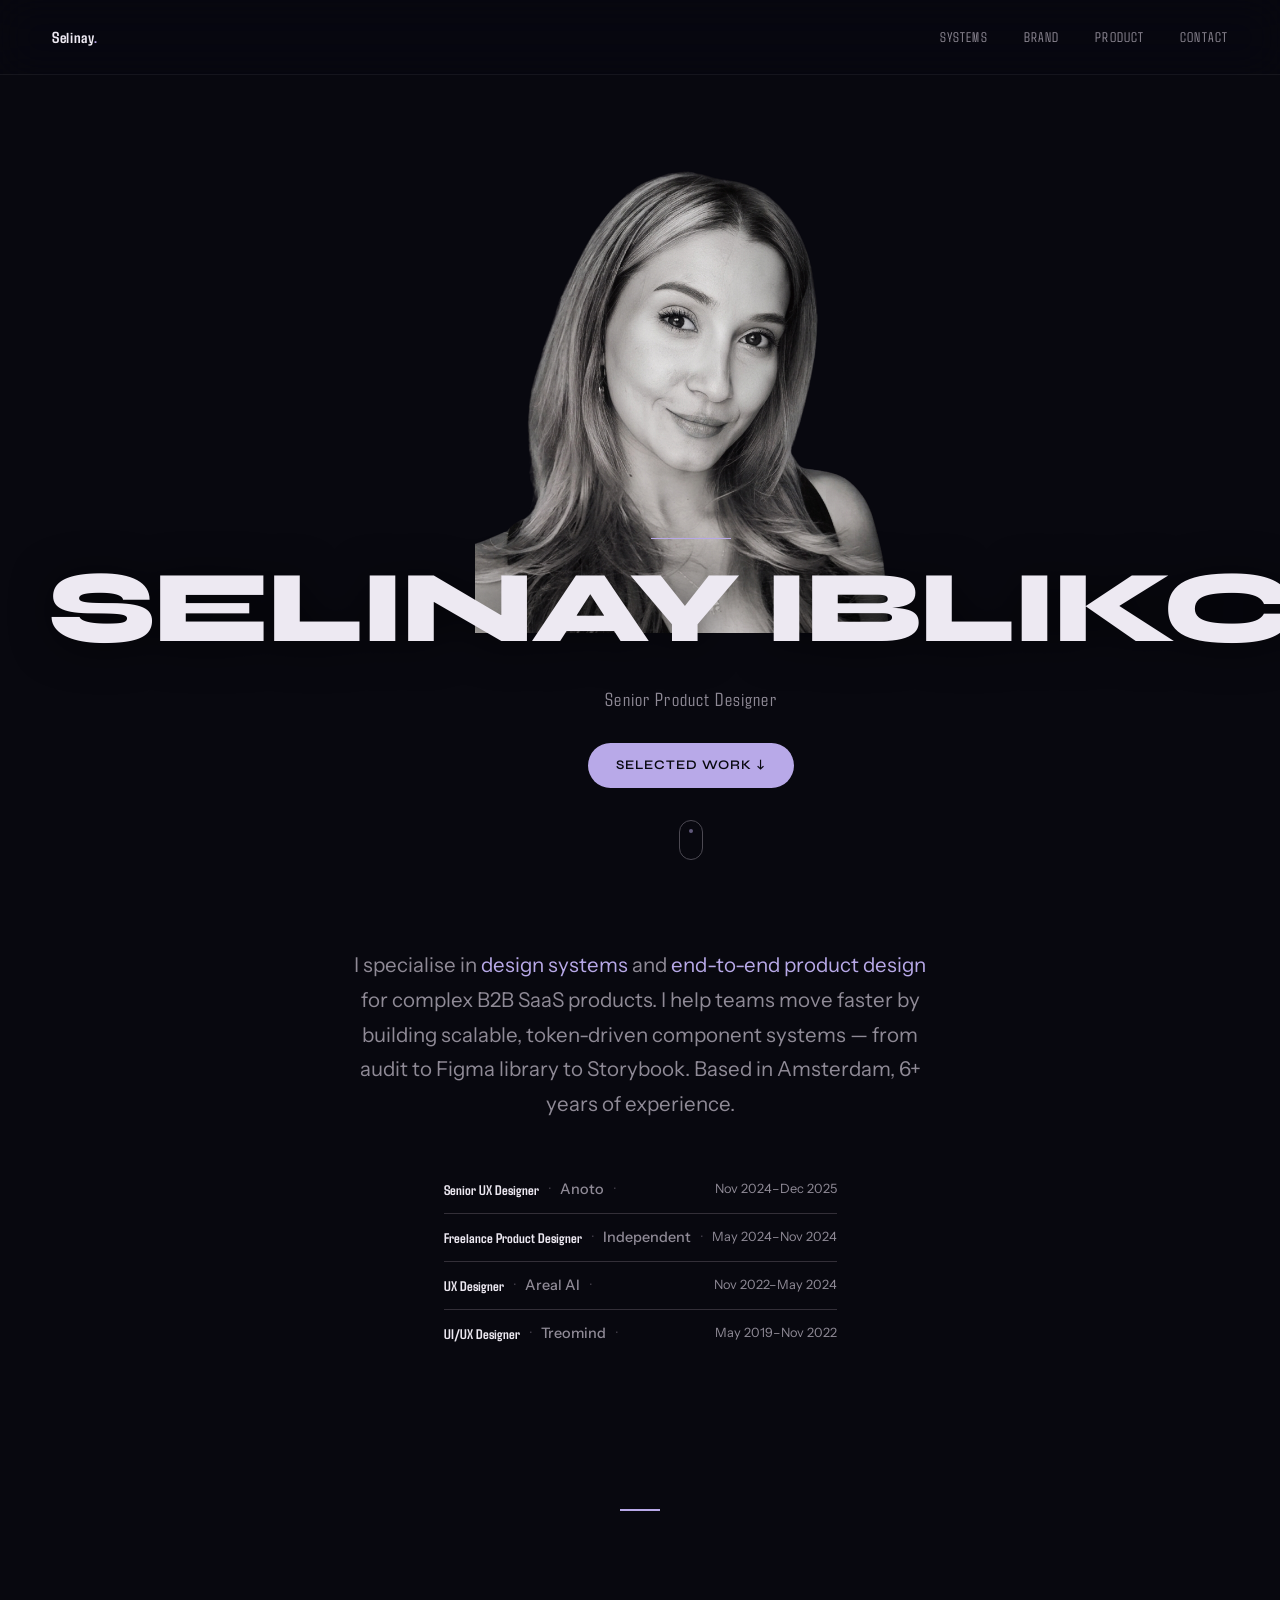
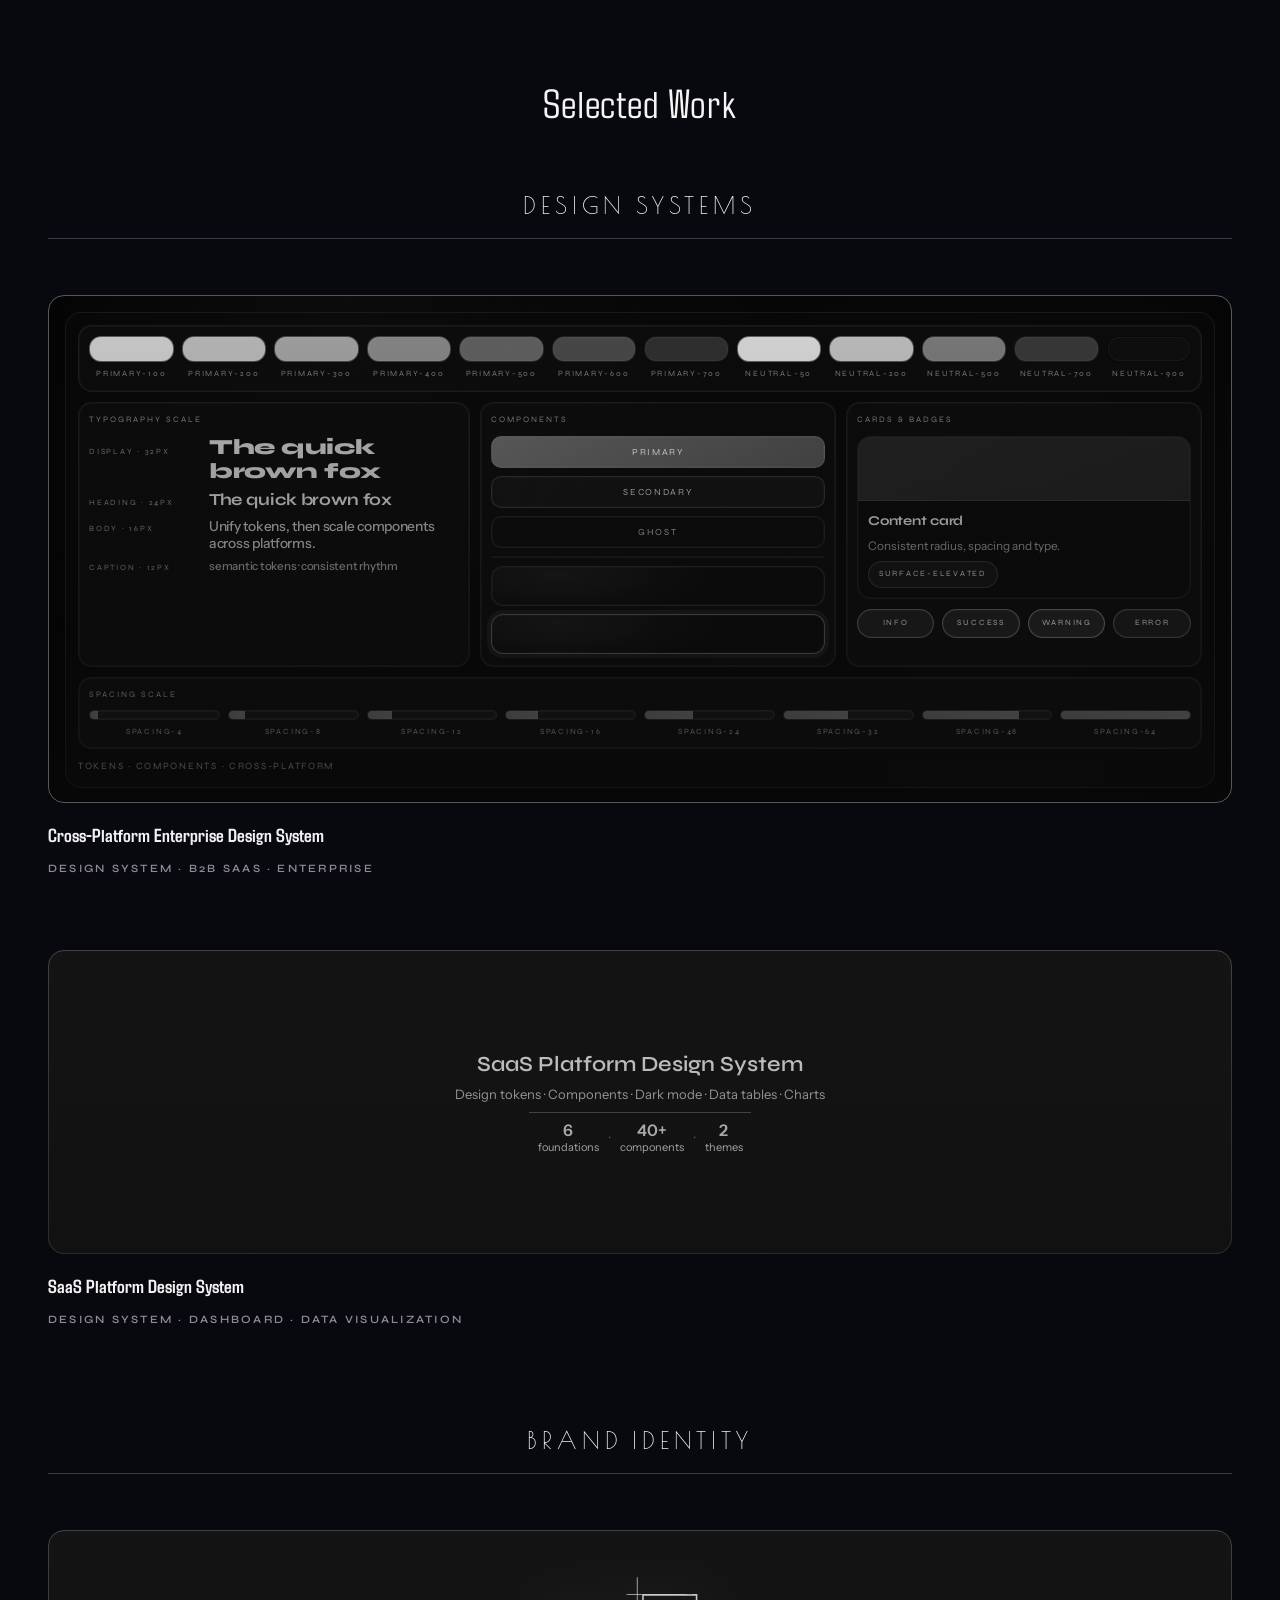
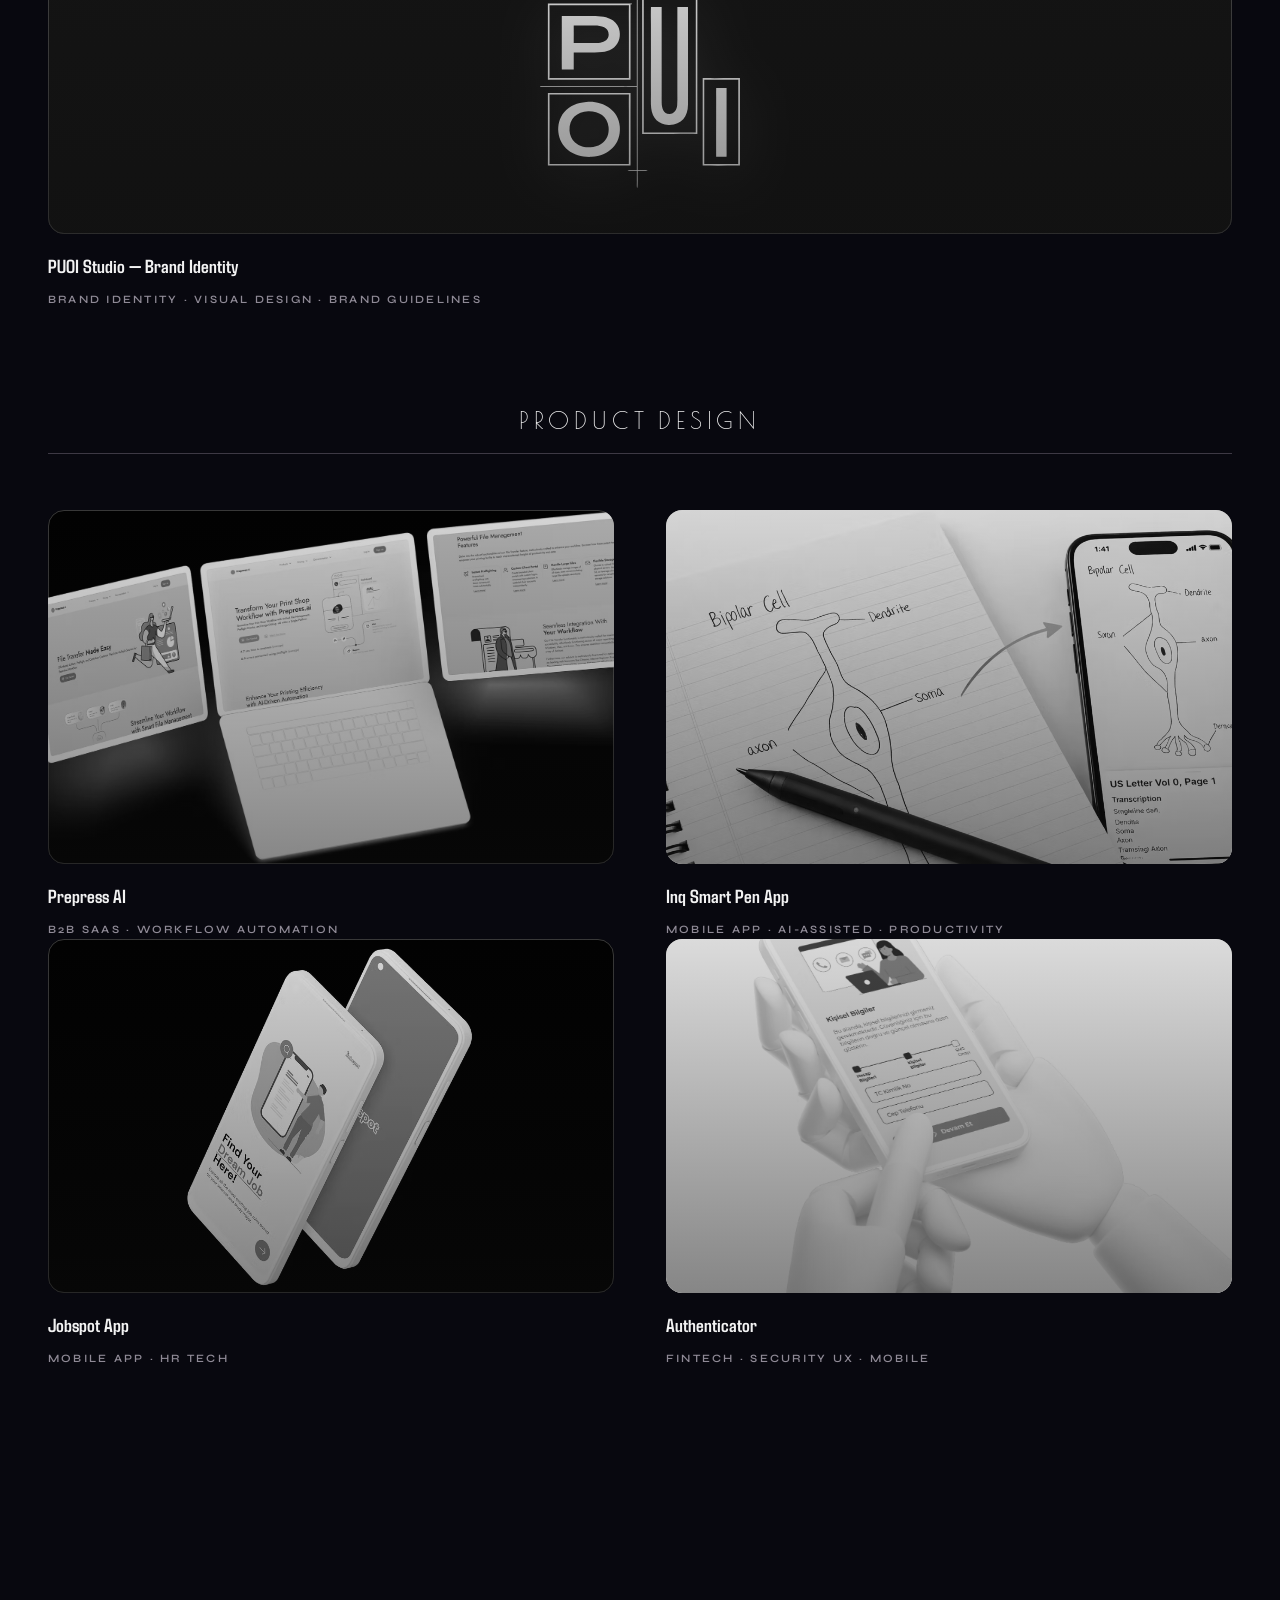
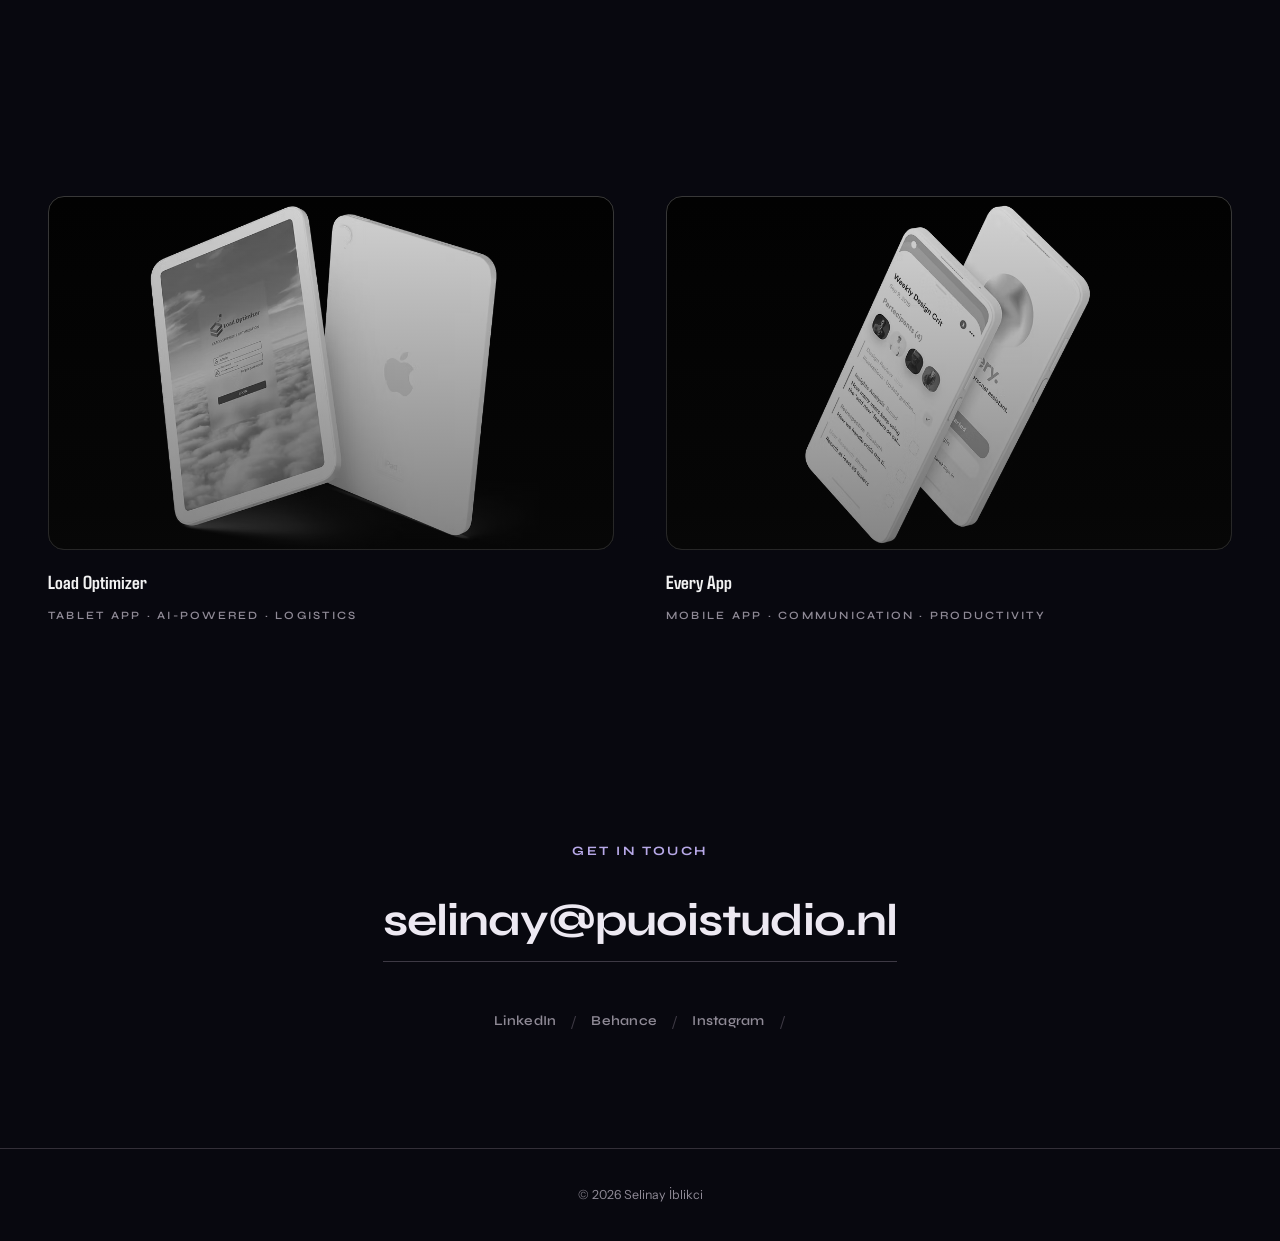
==== commit 86451a1e: "All improvements deployed" ====
--- a/index.html
+++ b/index.html
@@ -1212,15 +1212,25 @@
   color: var(--accent);
   margin-bottom: 24px;
 }
-.contact-email {
+.contact a[href^="mailto:"] {
+  display: inline-block;
+  position: relative;
+  z-index: 2;
+  cursor: pointer;
   font-family: var(--heading-font);
   font-weight: 700;
   font-size: clamp(1.8rem, 3.5vw, 3rem);
   letter-spacing: -0.02em;
-  color: var(--text); text-decoration: none;
-  border-bottom: 1px solid var(--border-light); padding-bottom: 4px; transition: all 0.3s;
-}
-.contact-email:hover { color: var(--accent); border-color: var(--accent); }
+  color: var(--text);
+  text-decoration: none;
+  border-bottom: 1px solid var(--border-light);
+  padding-bottom: 4px;
+  transition: color 0.3s ease, border-color 0.3s ease;
+}
+.contact a[href^="mailto:"]:hover {
+  color: var(--accent);
+  border-color: var(--accent);
+}
 .social-links { display: flex; gap: 14px; justify-content: center; margin-top: 48px; flex-wrap: wrap; }
 .social-link {
   color: var(--text-muted);
@@ -1298,7 +1308,7 @@
   .exp-date { font-size: 0.7rem; margin-left: 0; width: 100%; }
   .project-grid { grid-template-columns: 1fr; row-gap: 56px; }
   .project-name { font-size: 1rem; }
-  .contact-email { font-size: 1.2rem; word-break: break-all; }
+  .contact a[href^="mailto:"] { font-size: 1.2rem; word-break: break-all; }
   .social-link { font-size: 0.8rem; }
   footer { flex-direction: column; gap: 12px; text-align: center; padding: 24px; }
 
@@ -1911,7 +1921,7 @@
 <section class="about reveal" id="about">
   <div class="about-grid">
     <div class="about-text words-reveal">
-      I specialise in <em>design systems</em> and <em>end-to-end product design</em> for complex B2B SaaS products. Based in Amsterdam, 6+ years of experience.
+      I specialise in <em>design systems</em> and <em>end-to-end product design</em> for complex B2B SaaS products. I help teams move faster by building scalable, token-driven component systems — from audit to Figma library to Storybook. Based in Amsterdam, 6+ years of experience.
     </div>
 
     <div class="about-experience reveal">
@@ -2241,7 +2251,7 @@
 <section class="contact reveal" id="contact">
   <div>
     <div class="contact-kicker">Get in touch</div>
-    <a href="mailto:selinay.iblikci@outlook.com" class="contact-email">selinay.iblikci@outlook.com</a>
+    <a href="mailto:selinay@puoistudio.nl">selinay@puoistudio.nl</a>
     <div class="social-links">
       <a href="https://www.linkedin.com/in/selinayiblikci/" target="_blank" class="social-link">LinkedIn</a><span class="social-sep">/</span>
       <a href="https://www.behance.net/selinayiblikcii" target="_blank" class="social-link">Behance</a><span class="social-sep">/</span>
@@ -2306,11 +2316,13 @@
 document.querySelectorAll('.reveal').forEach(el => observer.observe(el));
 document.querySelectorAll('.words-reveal').forEach(el => observer.observe(el));
 
-// Smooth scroll
-document.querySelectorAll('a[href^="#"]').forEach(a => {
-  a.addEventListener('click', e => {
+// Smooth scroll (in-page #anchors only — never mailto: or other schemes)
+document.querySelectorAll('a[href^="#"]').forEach((a) => {
+  const raw = a.getAttribute('href');
+  if (!raw || raw === '#' || !raw.startsWith('#')) return;
+  a.addEventListener('click', (e) => {
     e.preventDefault();
-    const t = document.querySelector(a.getAttribute('href'));
+    const t = document.querySelector(raw);
     if (t) t.scrollIntoView({ behavior: 'smooth' });
     document.body.classList.remove('menu-open');
     const mm = document.getElementById('mobileMenu');
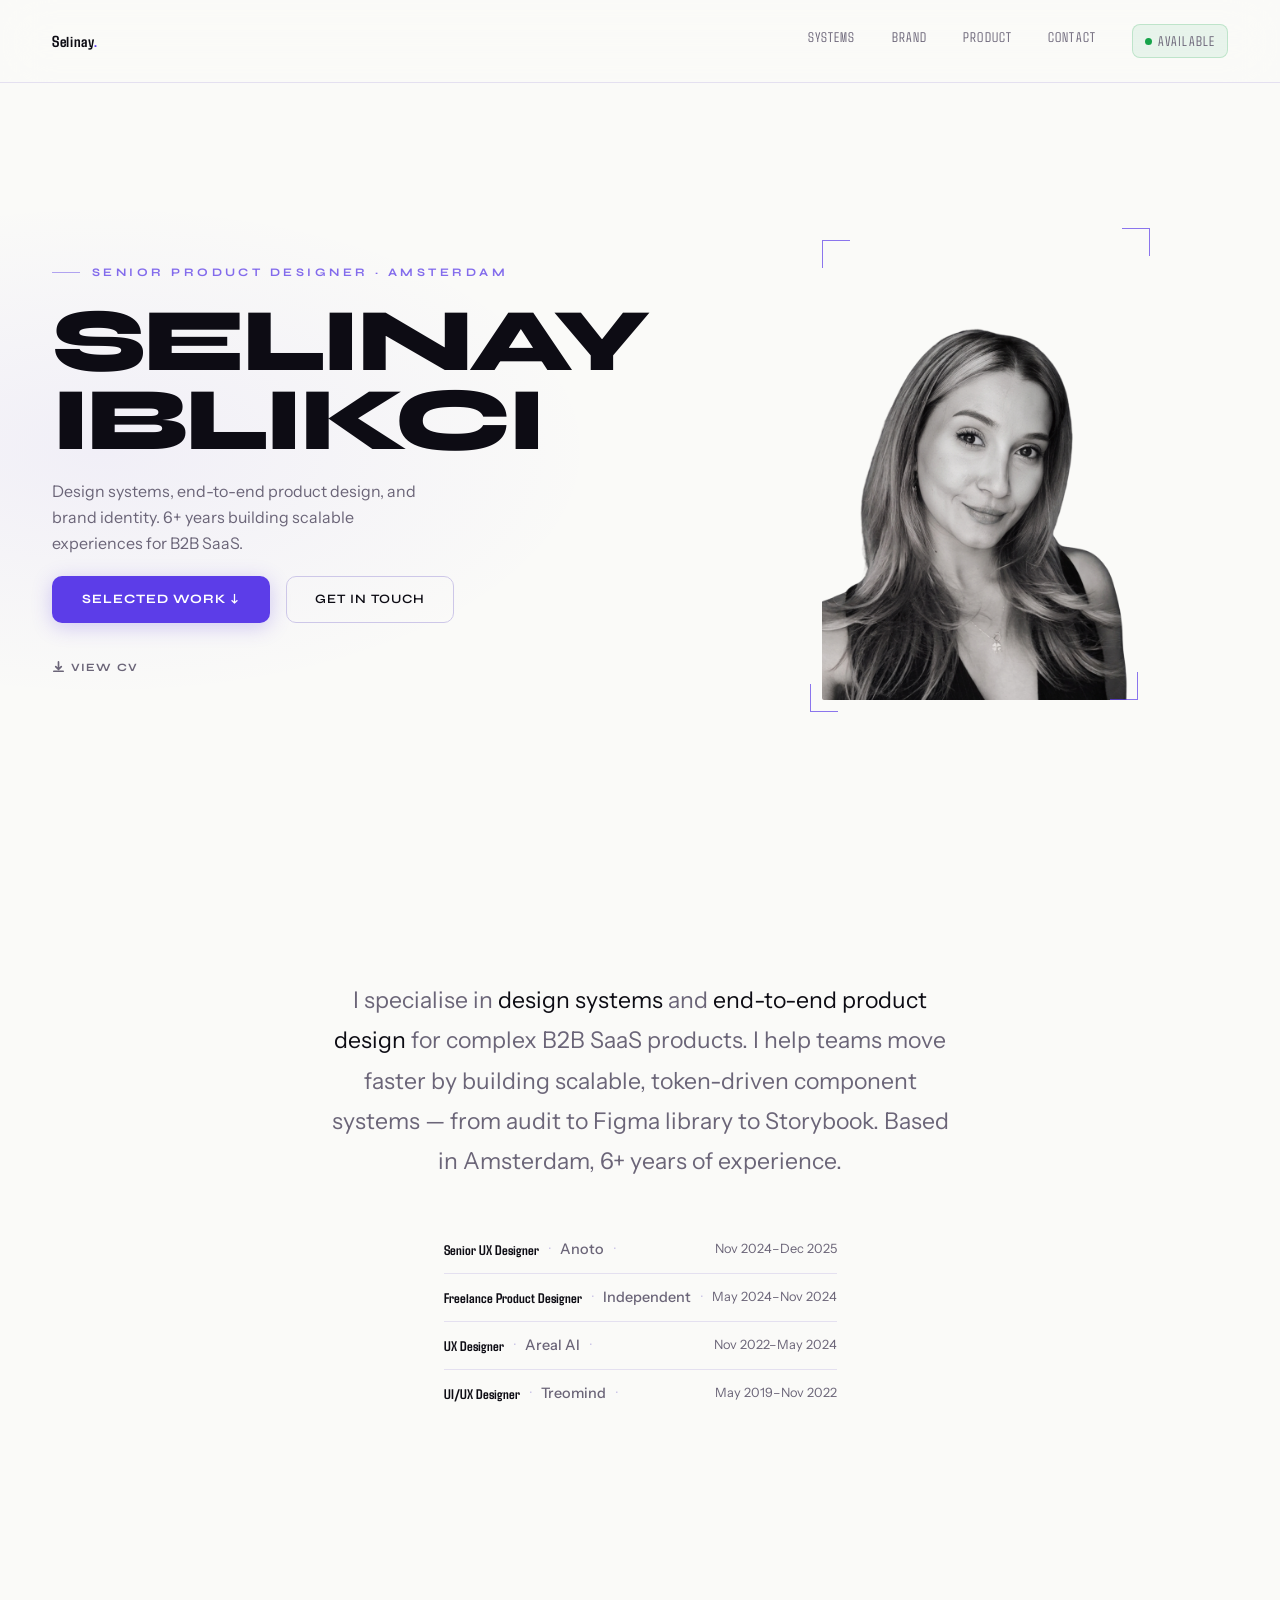
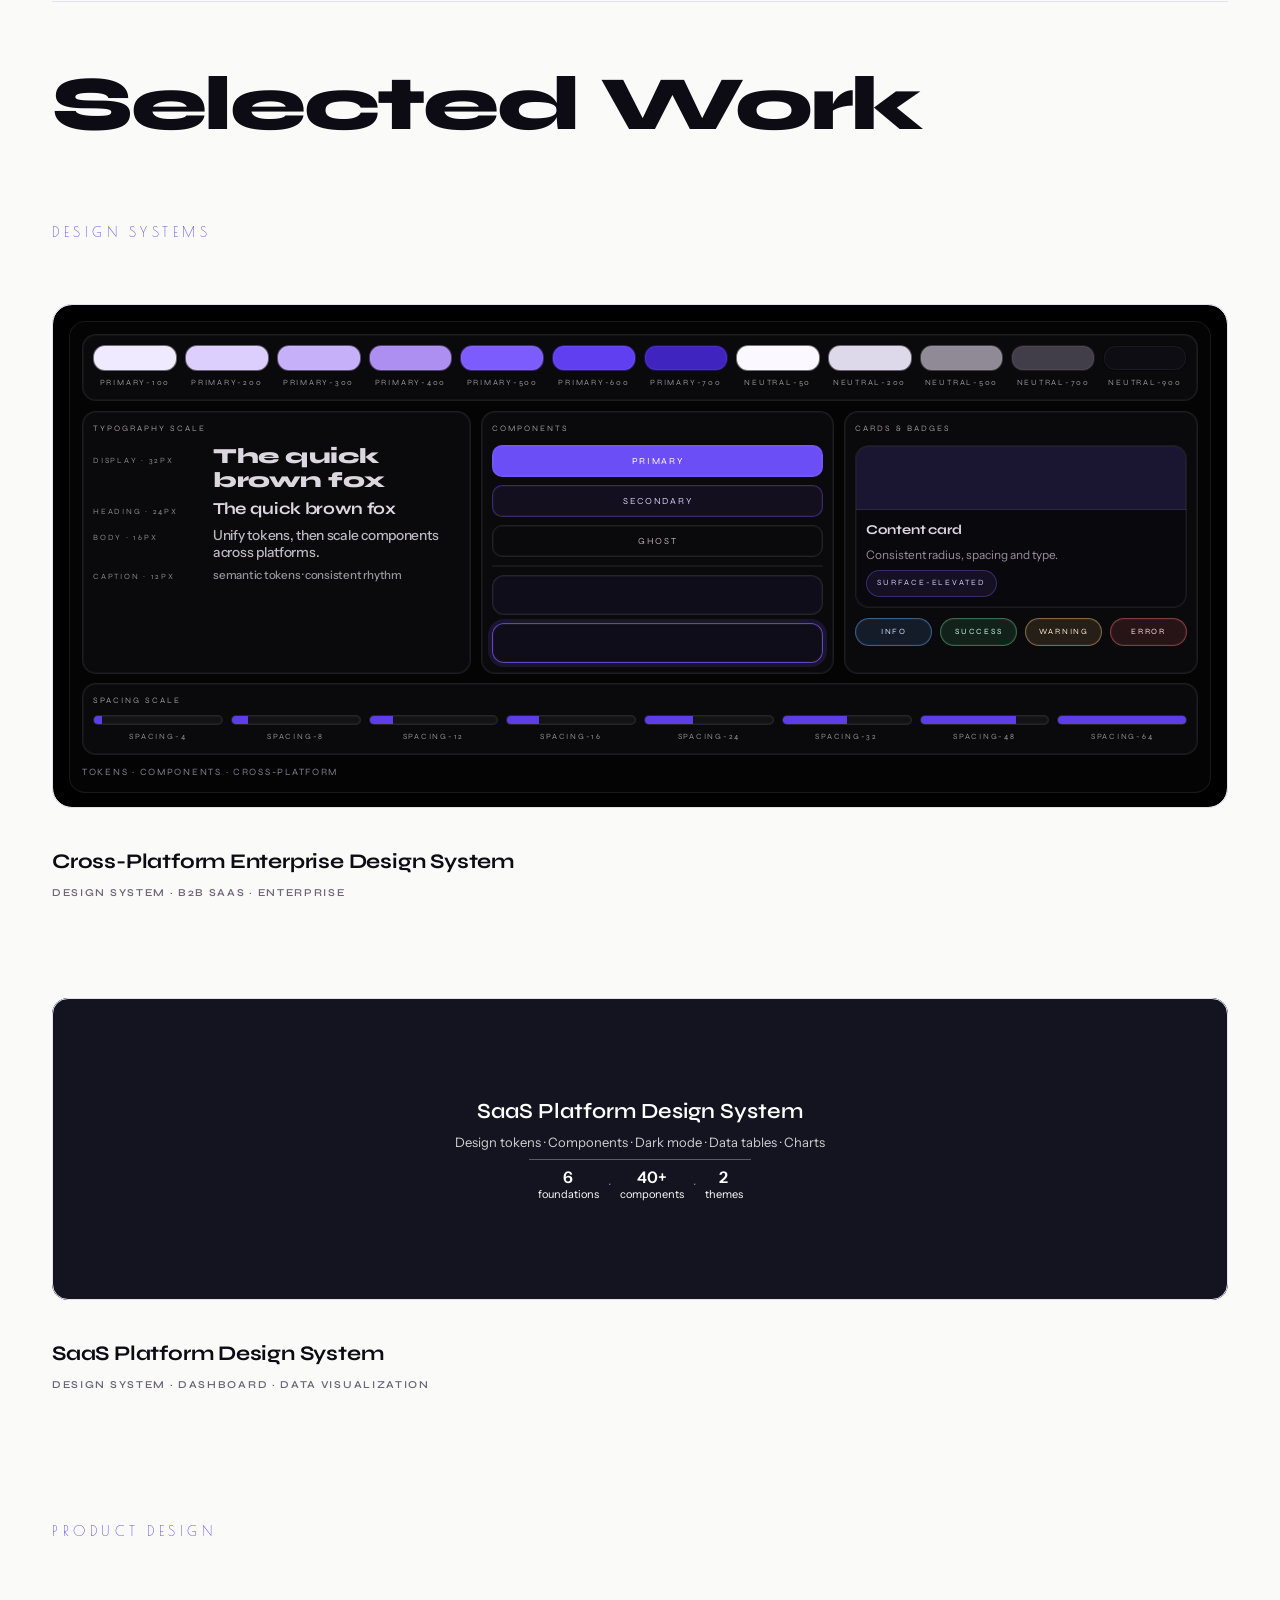
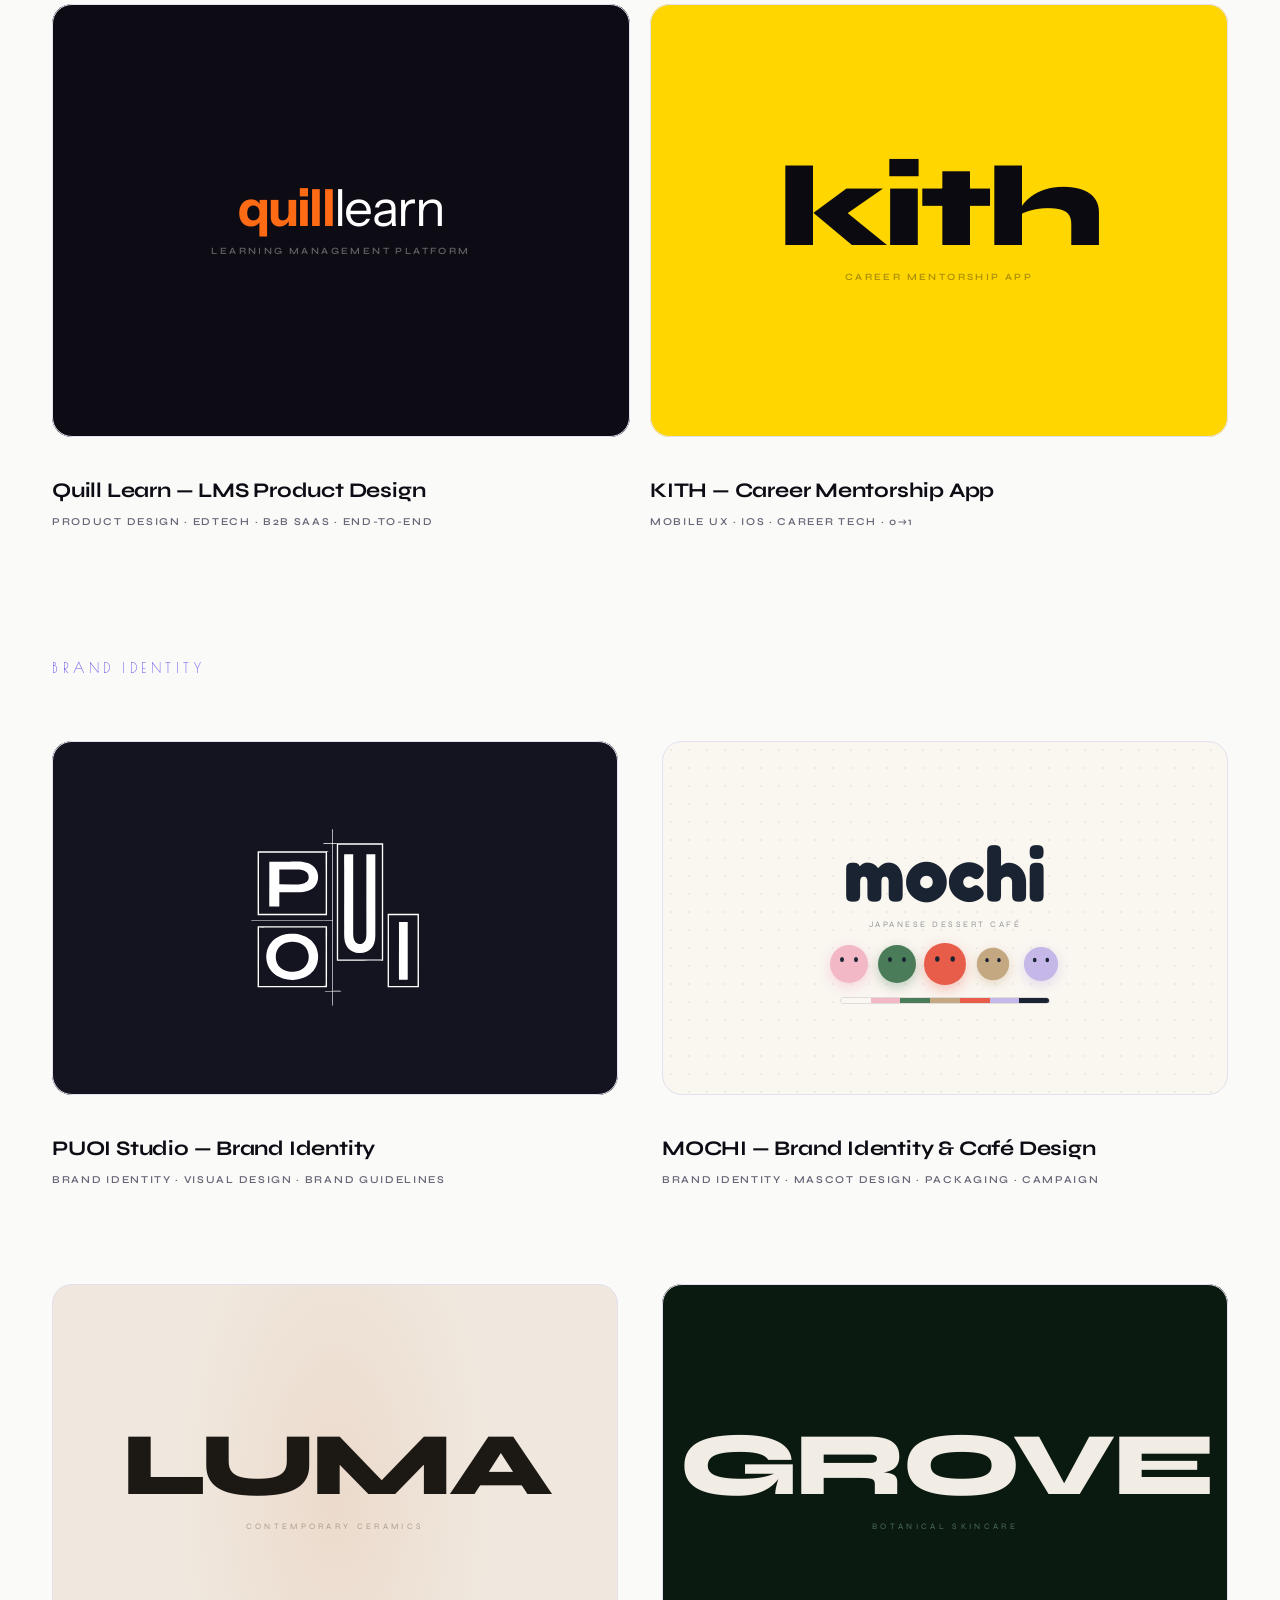
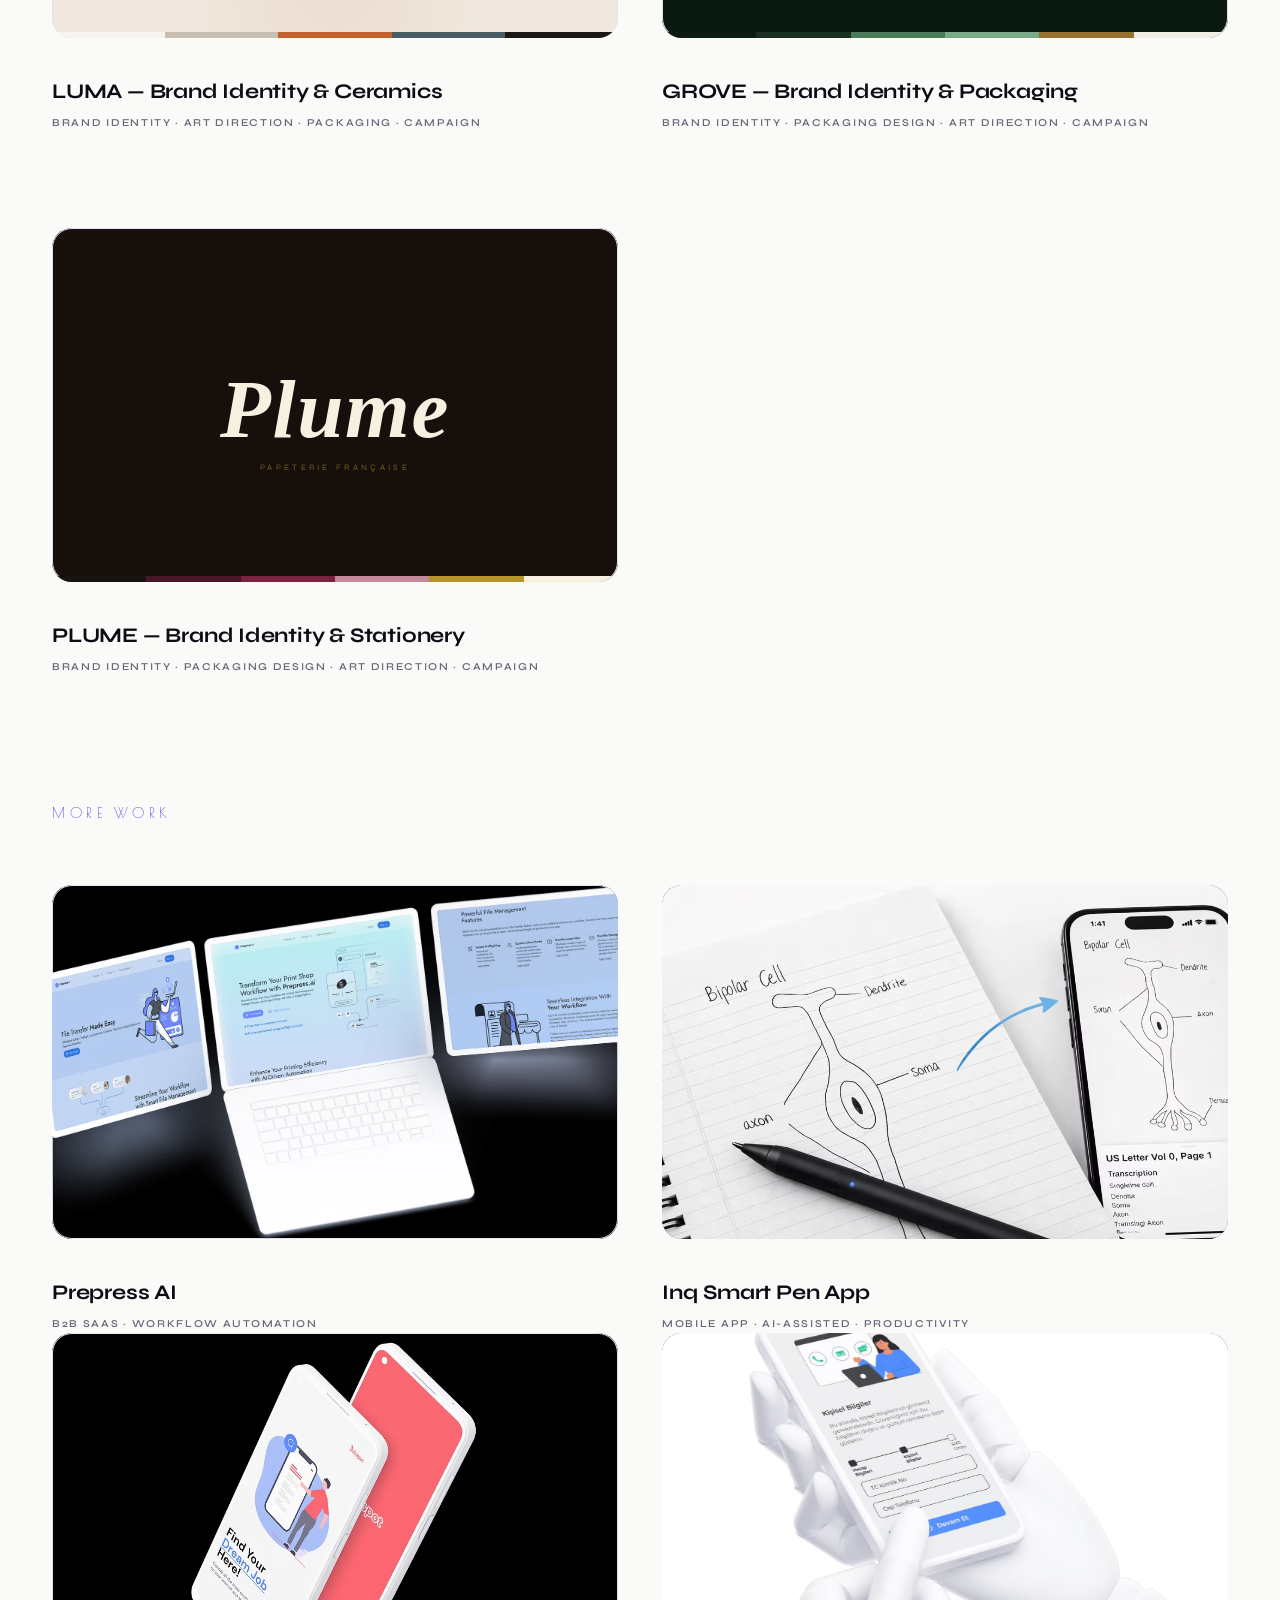
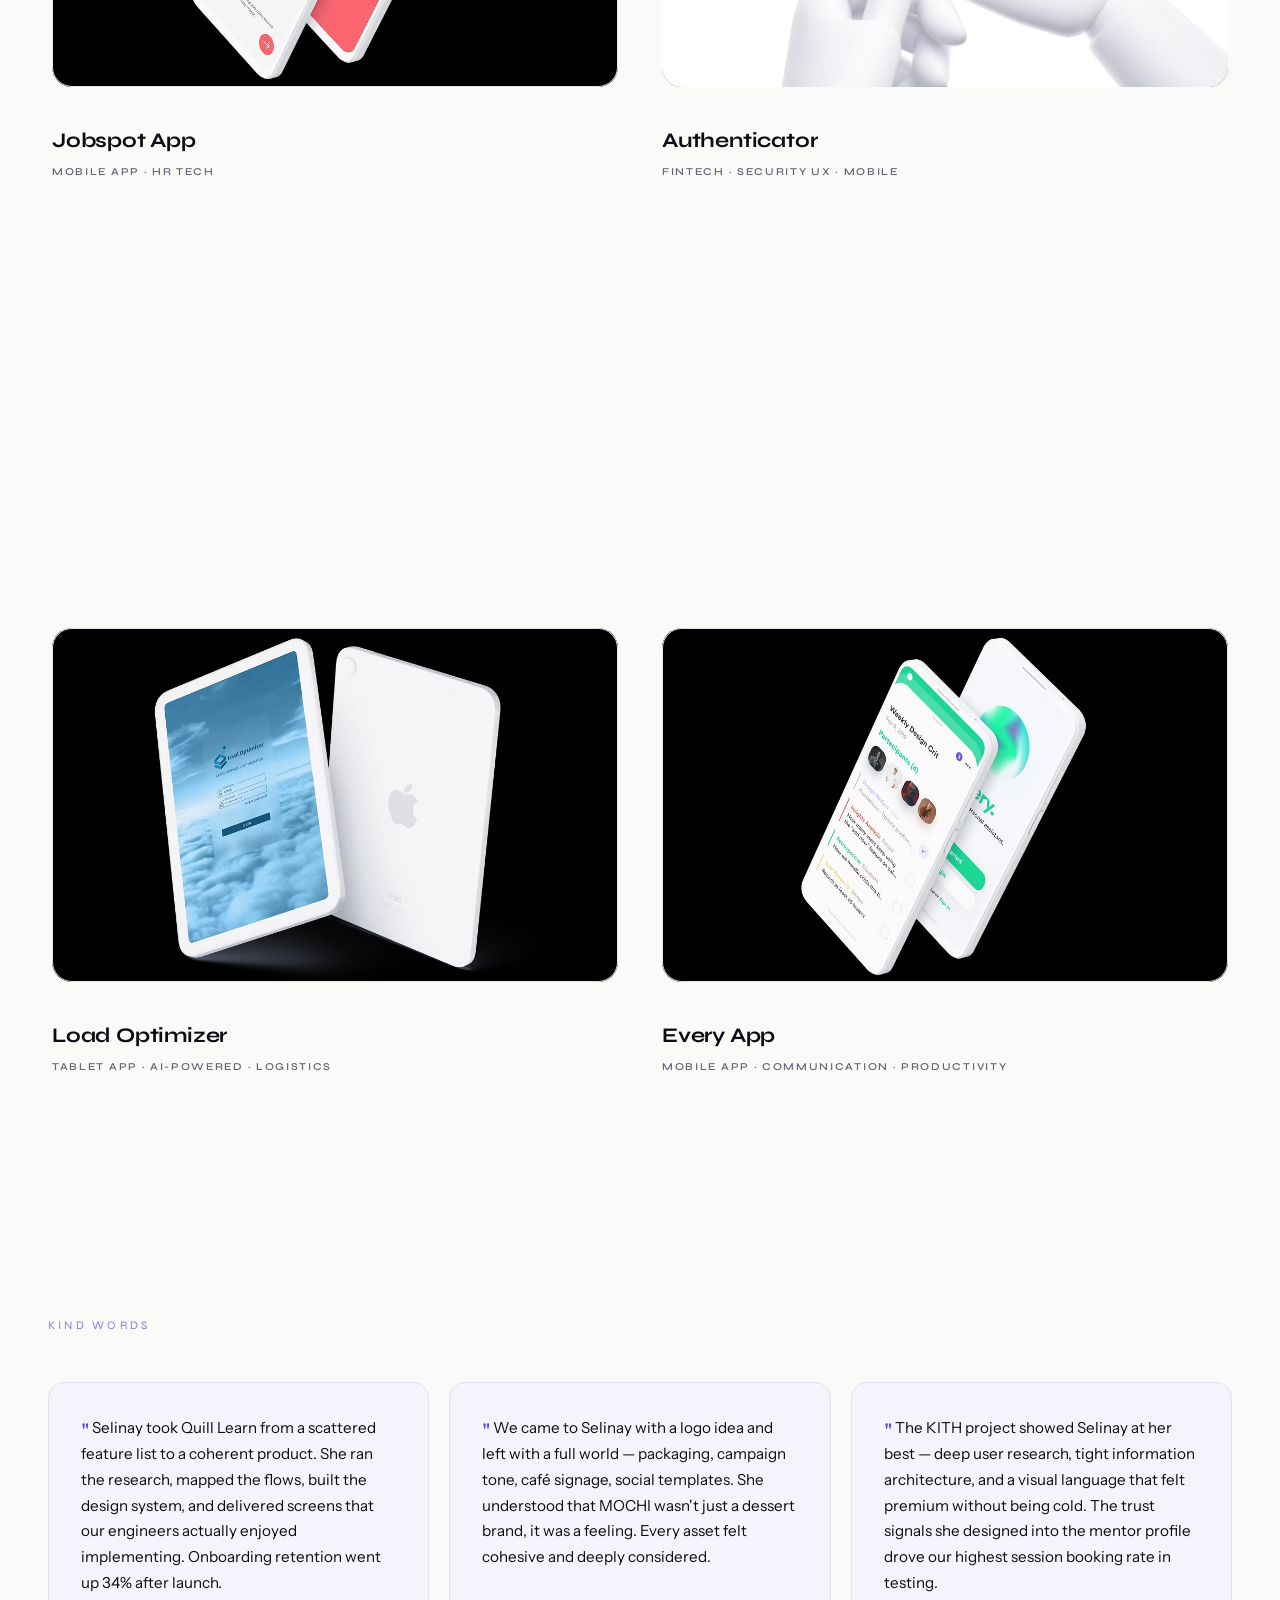
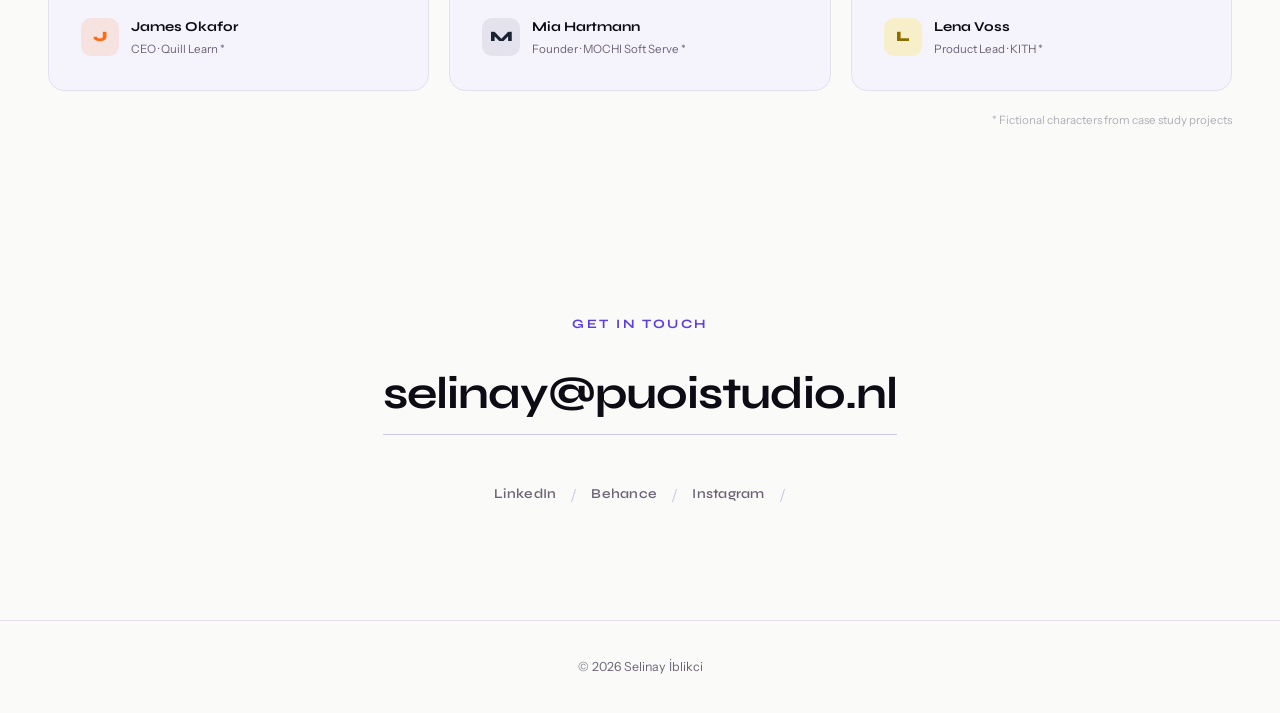
==== commit a13085a7: "portfolio update" ====
--- a/index.html
+++ b/index.html
@@ -5,24 +5,71 @@
 <meta name="viewport" content="width=device-width, initial-scale=1.0">
 <link rel="icon" href="favicon.svg" type="image/svg+xml">
 <title>Selinay İblikci — Senior Product Designer | Design Systems Specialist</title>
+<meta name="description" content="Portfolio of Selinay İblikci — Senior Product Designer specialising in design systems, end-to-end product design, and brand identity. Based in Amsterdam.">
+<meta property="og:type" content="website">
+<meta property="og:url" content="https://selinayiblikci.com/">
+<meta property="og:title" content="Selinay İblikci — Senior Product Designer">
+<meta property="og:description" content="Design systems, end-to-end product design, and brand identity. 6+ years building scalable experiences for B2B SaaS. Based in Amsterdam.">
+<meta property="og:image" content="https://selinayiblikci.com/og-image.png">
+<meta name="twitter:card" content="summary_large_image">
+<meta name="twitter:title" content="Selinay İblikci — Senior Product Designer">
+<meta name="twitter:description" content="Design systems, end-to-end product design, and brand identity. Based in Amsterdam.">
+<meta name="twitter:image" content="https://selinayiblikci.com/og-image.png">
+<meta name="robots" content="index, follow">
+<meta name="author" content="Selinay İblikci">
+<meta name="keywords" content="product designer, UX designer, design systems, B2B SaaS, Amsterdam, portfolio, Figma, interaction design">
+<link rel="canonical" href="https://selinayiblikci.com/">
+<script type="application/ld+json">
+{
+  "@context": "https://schema.org",
+  "@graph": [
+    {
+      "@type": "Person",
+      "@id": "https://selinayiblikci.com/#person",
+      "name": "Selinay İblikci",
+      "jobTitle": "Senior Product Designer",
+      "description": "Senior Product Designer specialising in design systems, end-to-end product design, and brand identity. Based in Amsterdam.",
+      "url": "https://selinayiblikci.com",
+      "email": "selinay.iblikci@outlook.com",
+      "address": {
+        "@type": "PostalAddress",
+        "addressLocality": "Amsterdam",
+        "addressCountry": "NL"
+      },
+      "sameAs": [
+        "https://linkedin.com/in/selinayyildirim"
+      ],
+      "knowsAbout": ["Design Systems", "UX Design", "Product Design", "Figma", "B2B SaaS", "User Research", "Interaction Design"]
+    },
+    {
+      "@type": "WebSite",
+      "@id": "https://selinayiblikci.com/#website",
+      "url": "https://selinayiblikci.com",
+      "name": "Selinay İblikci — Portfolio",
+      "author": { "@id": "https://selinayiblikci.com/#person" },
+      "description": "Portfolio of Selinay İblikci, Senior Product Designer based in Amsterdam."
+    }
+  ]
+}
+</script>
 <style>
 /* Horizontal clip on the root only — overflow-x on body pairs with overflow-y:auto and causes a second vertical scrollbar */
 html {
   overflow-x: hidden !important;
 }
 </style>
-<link href="https://fonts.googleapis.com/css2?family=Agdasima:wght@400;700&family=Instrument+Sans:wght@400;500;600;700&family=Poiret+One&family=Syne:wght@400;500;600;700;800&display=swap" rel="stylesheet">
+<link href="https://fonts.googleapis.com/css2?family=Agdasima:wght@400;700&family=Fredoka:wght@400;600;700&family=Instrument+Sans:wght@400;500;600;700&family=Poiret+One&family=Syne:wght@400;500;600;700;800&display=swap" rel="stylesheet">
 <style>
 :root {
-  --bg: #08080f;
-  --surface: #27252a;
-  --surface-hover: #302e34;
-  --text: #ede9f2;
-  --text-muted: #8f8a96;
-  --accent: #b8a9e8;
-  --accent-dim: #9683d4;
-  --border: #332f38;
-  --border-light: #3d3944;
+  --bg: #fafaf8;
+  --surface: #f5f3fc;
+  --surface-hover: #ede9fa;
+  --text: #0d0c14;
+  --text-muted: #6b6578;
+  --accent: #5c3de8;
+  --accent-dim: #7c5fe6;
+  --border: #e4e0f0;
+  --border-light: #cdc7e8;
   --heading-font: 'Syne', sans-serif;
   --body-font: 'Instrument Sans', sans-serif;
   /* Site chrome (nav) */
@@ -62,7 +109,7 @@
   height: auto;
 }
 
-::selection { background: var(--accent); color: var(--bg); }
+::selection { background: var(--accent); color: #fff; }
 
 /* Removed noise overlay for a cleaner premium feel */
 
@@ -71,10 +118,10 @@
   position: fixed; top: 0; left: 0; right: 0; z-index: 100;
   padding: 24px 52px;
   display: flex; justify-content: space-between; align-items: center;
-  background: rgba(8, 8, 15, 0.58);
-  backdrop-filter: blur(20px) saturate(160%);
-  -webkit-backdrop-filter: blur(20px) saturate(160%);
-  border-bottom: 1px solid rgba(255, 255, 255, 0.06);
+  background: rgba(250, 250, 248, 0.82);
+  backdrop-filter: blur(24px) saturate(180%);
+  -webkit-backdrop-filter: blur(24px) saturate(180%);
+  border-bottom: 1px solid var(--border);
 }
 .nav-logo {
   font-family: var(--nav-font);
@@ -99,6 +146,40 @@
 }
 .nav-links a:hover { color: var(--text); }
 .nav-links a:hover::after { width: 100%; }
+
+/* Available pill */
+.nav-available {
+  display: inline-flex; align-items: center; gap: 6px;
+  font-family: var(--heading-font);
+  font-size: 0.68rem; font-weight: 600; letter-spacing: 0.06em;
+  color: #16a34a;
+  background: rgba(22,163,74,0.08);
+  border: 1px solid rgba(22,163,74,0.2);
+  padding: 5px 12px; border-radius: 8px;
+  text-decoration: none;
+  transition: background 0.2s;
+}
+.nav-available:hover { background: rgba(22,163,74,0.14); }
+.nav-available-dot {
+  width: 7px; height: 7px; border-radius: 50%;
+  background: #16a34a;
+  animation: pulse-dot 2s infinite;
+}
+@keyframes pulse-dot {
+  0%, 100% { opacity: 1; transform: scale(1); }
+  50% { opacity: 0.5; transform: scale(0.8); }
+}
+/* CV download link */
+.cv-btn {
+  display: inline-flex; align-items: center; gap: 6px;
+  margin-top: 16px;
+  font-family: var(--heading-font);
+  font-size: 0.7rem; font-weight: 700; letter-spacing: 0.1em; text-transform: uppercase;
+  color: var(--text-muted); text-decoration: none;
+  transition: color 0.2s;
+}
+.cv-btn:hover { color: var(--accent); }
+.cv-btn svg { width: 13px; height: 13px; }
 
 .nav-toggle {
   display: none;
@@ -184,17 +265,27 @@
 
 /* ===== HERO ===== */
 .hero {
+  min-height: 100vh;
   display: flex;
-  align-items: flex-start;
+  align-items: center;
   justify-content: center;
-  padding: 48px 48px 32px;
+  padding: 120px 52px 80px;
   position: relative;
   overflow: hidden;
 }
+.hero::before {
+  content: "";
+  position: absolute;
+  left: -10%; top: 20%;
+  width: 60%; height: 60%;
+  background: radial-gradient(ellipse at 30% 50%, rgba(92,61,232,0.06) 0%, transparent 65%);
+  pointer-events: none;
+  z-index: 0;
+}
 .hero-grid {
   display: grid;
-  grid-template-columns: 1fr;
-  gap: 24px;
+  grid-template-columns: 1.1fr 0.9fr;
+  gap: 72px;
   align-items: center;
   max-width: 1400px;
   margin: 0 auto;
@@ -203,112 +294,143 @@
 .hero-content {
   position: relative;
   z-index: 1;
-  text-align: center;
+  text-align: left;
   display: flex;
   flex-direction: column;
+  align-items: flex-start;
+  justify-content: center;
+  gap: 20px;
+}
+.hero-eyebrow {
+  font-family: var(--heading-font);
+  font-size: 0.72rem;
+  font-weight: 700;
+  letter-spacing: 0.3em;
+  text-transform: uppercase;
+  color: var(--accent);
+  opacity: 0.75;
+  display: flex; align-items: center; gap: 12px;
+}
+.hero-eyebrow::before {
+  content: "";
+  width: 28px; height: 1px;
+  background: var(--accent); opacity: 0.6;
+}
+
+/* Photo column */
+.hero-photo-col {
+  position: relative;
+  display: flex;
   align-items: center;
-}
-
+  justify-content: center;
+  z-index: 1;
+}
 .hero-photo {
-  max-width: 480px;
-  width: 50%;
-  background: none;
-  border: none;
-  border-radius: 0;
-  padding: 0;
-  overflow: visible;
-  margin: 0 auto -160px;
-  outline: none;
-  box-shadow: none;
-  transform: scale(0.9);
-  transform-origin: center top;
   position: relative;
-  z-index: 1;
-}
-
-
-.hero-line {
-  width: 0;
-  height: 1px;
-  background: var(--accent);
-  margin: 0 auto 20px;
+  width: 100%;
+  max-width: 340px;
+  padding: 12px;
+}
+/* top-right bracket */
+.hero-photo::before {
+  content: "";
+  position: absolute;
+  top: 0; right: 0;
+  width: 28px; height: 28px;
+  border-top: 1.5px solid var(--accent);
+  border-right: 1.5px solid var(--accent);
+  opacity: 0.7;
+}
+/* bottom-left bracket */
+.hero-photo::after {
+  content: "";
+  position: absolute;
+  bottom: 0; left: 0;
+  width: 28px; height: 28px;
+  border-bottom: 1.5px solid var(--accent);
+  border-left: 1.5px solid var(--accent);
+  opacity: 0.7;
+}
+/* photo-frame holds the image + top-left + bottom-right brackets */
+.photo-frame {
   position: relative;
+}
+/* top-left bracket */
+.photo-frame::before {
+  content: "";
+  position: absolute;
+  top: 0; left: 0;
+  width: 28px; height: 28px;
+  border-top: 1.5px solid var(--accent);
+  border-left: 1.5px solid var(--accent);
+  opacity: 0.7;
   z-index: 2;
-  animation: drawLine 1.2s ease 0.5s forwards;
-}
-
-.scroll-indicator {
-  width: 24px;
-  height: 40px;
-  border: 1.5px solid var(--text-muted);
-  border-radius: 12px;
-  margin: 32px auto 0;
-  position: relative;
+}
+/* bottom-right bracket */
+.photo-frame::after {
+  content: "";
+  position: absolute;
+  bottom: 0; right: 0;
+  width: 28px; height: 28px;
+  border-bottom: 1.5px solid var(--accent);
+  border-right: 1.5px solid var(--accent);
+  opacity: 0.7;
   z-index: 2;
-  opacity: 0.5;
-}
-
-.scroll-dot {
-  width: 4px;
-  height: 4px;
-  background: var(--accent);
-  border-radius: 50%;
-  position: absolute;
-  top: 8px;
-  left: 50%;
-  transform: translateX(-50%);
-  animation: scrollBounce 1.8s ease-in-out infinite;
-}
-
+}
 .hero-photo img {
   width: 100%;
   display: block;
-  height: 650px;
+  height: 460px;
   object-fit: cover;
-  object-position: center 5%;
-  border: none;
-  outline: none;
-  box-shadow: none;
-}
+  object-position: center 8%;
+  border-radius: 2px;
+  position: relative;
+  z-index: 1;
+}
+
+.hero-line {
+  display: none;
+}
+.scroll-indicator {
+  display: none;
+}
+.scroll-dot { display: none; }
 .hero-title {
   font-family: var(--heading-font);
-  font-size: clamp(3.5rem, 8vw, 7rem);
+  font-size: clamp(3.6rem, 7vw, 7.5rem);
   font-weight: 800;
   text-transform: uppercase;
-  letter-spacing: -0.03em;
-  line-height: 0.95;
-  margin-bottom: 16px;
-  white-space: nowrap;
+  letter-spacing: -0.04em;
+  line-height: 0.88;
+  margin: 0;
+  white-space: normal;
   position: relative;
   z-index: 2;
   opacity: 0;
-  text-shadow: 0 4px 40px rgba(0,0,0,0.6);
-  background: none;
-  -webkit-background-clip: unset;
-  -webkit-text-fill-color: unset;
-  background-clip: unset;
   color: var(--text);
   animation: simpleFade 1.2s ease 0.3s forwards;
 }
 
 .hero-role {
-  font-family: var(--nav-font);
-  font-size: 1.2rem;
+  font-family: var(--body-font);
+  font-size: 1rem;
   font-weight: 400;
-  letter-spacing: 0.06em;
+  letter-spacing: 0;
   color: var(--text-muted);
-  margin-top: 12px;
-  margin-bottom: 16px;
+  margin: 0;
+  line-height: 1.6;
   position: relative;
   z-index: 2;
   opacity: 0;
+  max-width: 380px;
   animation: fadeUp 0.6s ease 1.6s forwards;
 }
 .hero-cta-row {
   display: flex;
-  gap: 24px;
+  gap: 16px;
   align-items: center;
-  margin-top: 12px;
+  flex-wrap: wrap;
+  margin: 0;
   position: relative;
   z-index: 2;
   opacity: 0;
@@ -316,46 +438,48 @@
 }
 .btn-primary {
   display: inline-flex; align-items: center; gap: 10px;
-  background: var(--accent); color: var(--bg);
-  padding: 12px 28px; font-family: var(--heading-font);
-  font-size: 0.82rem; font-weight: 600; letter-spacing: 0.08em;
+  background: var(--accent); color: #fff;
+  padding: 13px 30px; font-family: var(--heading-font);
+  font-size: 0.8rem; font-weight: 700; letter-spacing: 0.08em;
   text-transform: uppercase; text-decoration: none; border: none; cursor: pointer;
-  border-radius: 100px;
+  border-radius: 10px;
   transition: all 0.3s ease;
-}
-.btn-primary:hover { background: #fff; transform: translateY(-2px); box-shadow: 0 8px 32px rgba(184,169,232,0.2); }
+  box-shadow: 0 4px 20px rgba(92,61,232,0.25);
+}
+.btn-primary:hover { background: #4a2fd6; transform: translateY(-2px); box-shadow: 0 8px 32px rgba(92,61,232,0.35); }
 .btn-outline {
   display: inline-flex; align-items: center; gap: 10px;
   background: transparent; color: var(--text);
-  padding: 16px 36px; font-family: var(--heading-font);
-  font-size: 0.82rem; font-weight: 600; letter-spacing: 0.08em;
+  padding: 12px 28px; font-family: var(--heading-font);
+  font-size: 0.8rem; font-weight: 600; letter-spacing: 0.08em;
   text-transform: uppercase; text-decoration: none;
-  border: 1px solid var(--border-light); cursor: pointer; transition: all 0.3s ease;
-  border-radius: 100px;
+  border: 1.5px solid var(--border-light); cursor: pointer; transition: all 0.3s ease;
+  border-radius: 10px;
 }
 .btn-outline:hover { border-color: var(--accent); color: var(--accent); }
 
 /* Removed hero visual floats for a text-only hero */
 
 /* ===== ABOUT ===== */
-.about { padding: 56px 48px 88px; max-width: 1400px; margin: 0 auto; }
+.about { padding: 80px 48px 64px; max-width: 1400px; margin: 0 auto; }
 .section-label {
-  font-family: var(--heading-font); font-size: 0.68rem; font-weight: 700;
-  letter-spacing: 0.25em; text-transform: uppercase; color: var(--accent);
-  margin-bottom: 56px; display: flex; align-items: center; gap: 16px;
+  font-family: var(--heading-font); font-size: 0.65rem; font-weight: 700;
+  letter-spacing: 0.3em; text-transform: uppercase; color: var(--accent);
+  margin-bottom: 48px; display: flex; align-items: center; gap: 12px;
+  opacity: 0.7;
 }
 .section-label::after { content: none; }
 .about-grid { display: grid; grid-template-columns: 1fr; gap: 44px; align-items: start; }
 .about-text {
   font-family: var(--body-font);
-  font-size: clamp(1.1rem, 1.6vw, 1.3rem);
-  line-height: 1.7;
+  font-size: clamp(1.15rem, 1.8vw, 1.45rem);
+  line-height: 1.75;
   color: var(--text-muted);
-  max-width: 600px;
+  max-width: 640px;
   margin: 0 auto;
   text-align: center;
 }
-.about-text em { color: var(--accent); }
+.about-text em { color: var(--text); font-style: normal; }
 
 .words-reveal span {
   display: inline-block;
@@ -401,7 +525,7 @@
 .about-experience.visible .exp-line:nth-child(7) { transition-delay: 0.6s; }
 .about-experience.visible .exp-line:nth-child(8) { transition-delay: 0.7s; }
 
-.exp-line:hover { background: rgba(255,255,255,0.02); }
+.exp-line:hover { background: var(--surface); }
 
 .exp-line:last-child { border-bottom: none; }
 
@@ -426,18 +550,20 @@
 
 /* ===== DESIGN SYSTEM EXPERTISE ===== */
 .ds-expertise {
-  padding: 80px 48px;
+  padding: 96px 48px;
   max-width: 1400px;
   margin: 0 auto;
+  border-top: 1px solid var(--border);
 }
 .ds-intro {
-  font-family: var(--body-font);
-  font-weight: 500;
-  font-size: clamp(1.2rem, 1.8vw, 1.5rem);
-  line-height: 1.6;
-  color: var(--text-muted);
-  max-width: 700px;
-  margin-bottom: 56px;
+  font-family: var(--heading-font);
+  font-weight: 700;
+  font-size: clamp(1.6rem, 2.8vw, 2.4rem);
+  line-height: 1.3;
+  letter-spacing: -0.02em;
+  color: var(--text);
+  max-width: 780px;
+  margin-bottom: 64px;
 }
 .ds-grid {
   display: grid;
@@ -445,17 +571,20 @@
   gap: 20px;
 }
 .ds-card {
-  background: var(--surface);
+  background: transparent;
   border: 1px solid var(--border);
+  border-left: 3px solid transparent;
   padding: 44px 36px;
   position: relative;
   transition: all 0.4s ease;
   overflow: hidden;
-  border-radius: 16px;
+  border-radius: 4px 20px 20px 4px;
 }
 .ds-card:hover {
-  border-color: rgba(184,169,232,0.15);
-  transform: translateY(-4px);
+  border-color: var(--border-light);
+  border-left-color: var(--accent);
+  background: rgba(196,181,240,0.04);
+  transform: translateY(-3px);
 }
 .ds-icon {
   font-size: 1.3rem;
@@ -488,14 +617,15 @@
 }
 
 /* ===== SKILLS MARQUEE ===== */
-.skills-bar { padding: 40px 0; border-top: 1px solid var(--border); border-bottom: 1px solid var(--border); overflow: hidden; }
-.skills-track { display: flex; gap: 48px; animation: scroll 35s linear infinite; width: max-content; }
+.skills-bar { padding: 36px 0; border-top: 1px solid var(--border); border-bottom: 1px solid var(--border); overflow: hidden; background: rgba(196,181,240,0.03); }
+.skills-track { display: flex; gap: 56px; animation: scroll 35s linear infinite; width: max-content; }
 .skill-item {
-  font-family: var(--heading-font); font-size: 0.95rem; font-weight: 500;
-  letter-spacing: 0.1em; text-transform: uppercase; color: var(--text-muted);
-  white-space: nowrap; display: flex; align-items: center; gap: 14px;
-}
-.skill-item::before { content: '\u25C6'; font-size: 0.45rem; color: var(--accent); }
+  font-family: var(--heading-font); font-size: 0.82rem; font-weight: 700;
+  letter-spacing: 0.18em; text-transform: uppercase; color: var(--text);
+  white-space: nowrap; display: flex; align-items: center; gap: 20px;
+  opacity: 0.6;
+}
+.skill-item::before { content: '\u25C6'; font-size: 0.4rem; color: var(--accent); opacity: 1; }
 
 /* ===== EXPERIENCE ===== */
 .experience { padding: 140px 48px; max-width: 1400px; margin: 0 auto; }
@@ -503,11 +633,13 @@
 .experience-entry { display: grid; grid-template-columns: 140px 1fr; gap: 28px; align-items: start; }
 .experience-date { font-family: var(--body-font); font-size: 0.86rem; color: var(--text-muted); }
 .experience-card {
-  background: var(--surface); border: 1px solid var(--border);
+  background: transparent; border: 1px solid var(--border);
   border-left: 2px solid var(--border-light);
   padding: 26px 26px 26px 32px;
-  transition: border-left-color 0.3s ease;
-}
+  border-radius: 12px;
+  transition: border-left-color 0.3s ease, border-color 0.3s ease;
+}
+.experience-entry:hover .experience-card { border-color: var(--border-light); }
 .experience-entry:hover .experience-card { border-left-color: var(--accent); }
 .experience-role { font-family: var(--nav-font); font-weight: 700; font-size: 1.2rem; color: var(--text); margin-bottom: 10px; }
 .experience-company {
@@ -539,32 +671,50 @@
 }
 
 /* ===== WORK ===== */
-.work { padding: 104px 48px 112px; max-width: 1400px; width: 100%; margin: 0 auto; box-sizing: border-box; }
+.work { padding: 120px 52px 160px; max-width: 1400px; width: 100%; margin: 0 auto; box-sizing: border-box; }
 .project-grid,
 .project-card {
   min-width: 0;
   max-width: 100%;
 }
-.work-header { margin-bottom: 64px; text-align: center; }
+.work-header { margin-bottom: 80px; text-align: left; border-top: 1px solid var(--border); padding-top: 64px; }
 .work-title {
-  font-family: var(--nav-font);
-  font-size: clamp(1.75rem, 3.2vw, 2.75rem);
-  font-weight: 400;
-  line-height: 1.15;
+  font-family: var(--heading-font);
+  font-size: clamp(2.8rem, 6vw, 5.5rem);
+  font-weight: 800;
+  line-height: 1;
   margin: 0;
-  color: rgba(255, 255, 255, 0.96);
-  letter-spacing: 0.02em;
-}
-.work-subtitle { margin-top: 10px; font-size: 0.8rem; color: var(--text-muted); }
-.section-divider { width: 40px; height: 2px; background: var(--accent); margin: 64px auto; }
+  color: var(--text);
+  letter-spacing: -0.03em;
+}
+.work-subtitle { margin-top: 16px; font-size: 0.75rem; letter-spacing: 0.2em; text-transform: uppercase; color: var(--text-muted); }
+.section-divider { display: none; }
 .project-grid {
   display: grid;
   grid-template-columns: repeat(2, 1fr);
-  column-gap: 52px;
-  row-gap: 72px;
+  column-gap: 44px;
+  row-gap: 96px;
 }
 .project-card--featured {
   grid-column: 1 / -1;
+}
+/* 2-col product case study grid */
+.project-grid--2col {
+  display: grid;
+  grid-template-columns: 1fr 1fr;
+  gap: 20px;
+  margin-bottom: 20px;
+}
+.project-grid--2col .project-card {
+  display: flex;
+  flex-direction: column;
+}
+.project-grid--2col .project-image--ql,
+.project-grid--2col .project-image--kith {
+  aspect-ratio: 4/3;
+}
+@media (max-width: 700px) {
+  .project-grid--2col { grid-template-columns: 1fr; }
 }
 .project-card--featured .project-image--ds {
   aspect-ratio: 21/9;
@@ -767,7 +917,7 @@
   width: 100%;
 }
 .project-card--featured .project-image--ds .ds-btn.primary {
-  background: linear-gradient(135deg, #7c5cfc, #5f3ff0);
+  background: #6b4ef5;
   color: #fff;
   border-color: rgba(124,92,252,0.55);
 }
@@ -793,8 +943,7 @@
   content: "";
   position: absolute;
   inset: 0;
-  background: radial-gradient(260px 70px at 20% 20%, rgba(124,92,252,0.18), transparent 60%);
-  opacity: 0.9;
+  background: rgba(124,92,252,0.06);
   pointer-events: none;
 }
 .project-card--featured .project-image--ds .ds-field.focus {
@@ -812,7 +961,7 @@
 }
 .project-card--featured .project-image--ds .ds-mini-thumb {
   height: 64px;
-  background: linear-gradient(135deg, rgba(124,92,252,0.28), rgba(184,169,232,0.14));
+  background: rgba(124,92,252,0.15);
   border-bottom: 1px solid rgba(255,255,255,0.08);
 }
 .project-card--featured .project-image--ds .ds-mini-body {
@@ -893,7 +1042,7 @@
   display: block;
   height: 100%;
   width: var(--w);
-  background: linear-gradient(90deg, rgba(124,92,252,0.86), rgba(184,169,232,0.55));
+  background: var(--accent);
 }
 .project-card--featured .project-image--ds .ds-space-label {
   font-family: var(--heading-font);
@@ -909,26 +1058,12 @@
   aspect-ratio: 16/10;
   border-radius: 16px;
   border: 1px solid var(--border);
-  background:
-    radial-gradient(420px 260px at 20% 5%, rgba(184,169,232,0.22), transparent 60%),
-    radial-gradient(380px 240px at 90% 15%, rgba(150,131,212,0.18), transparent 62%),
-    linear-gradient(145deg, rgba(12,10,16,0.92), rgba(39,37,42,0.82));
+  background: #0a090d;
   padding: 14px 14px 12px;
   overflow: hidden;
   display: flex;
   flex-direction: column;
   gap: 10px;
-}
-.project-image--ds::before {
-  content: "";
-  position: absolute;
-  inset: -1px;
-  z-index: 0;
-  background:
-    radial-gradient(circle at 25% 10%, rgba(255,255,255,0.08), transparent 45%),
-    radial-gradient(circle at 80% 30%, rgba(255,255,255,0.06), transparent 55%);
-  opacity: 0.7;
-  pointer-events: none;
 }
 .ds-poster {
   position: relative;
@@ -961,7 +1096,7 @@
   box-shadow: 0 0 0 1px rgba(255,255,255,0.05) inset;
 }
 .ds-thumb-swatch:nth-child(1) {
-  background: linear-gradient(135deg, #b8a9e8, #9683d4);
+  background: #b8a9e8;
 }
 .ds-thumb-swatch:nth-child(2) {
   background: rgba(184,169,232,0.14);
@@ -989,7 +1124,7 @@
   box-shadow: 0 0 0 1px rgba(255,255,255,0.04) inset;
 }
 .ds-thumb-btn--primary {
-  background: linear-gradient(135deg, #7c5cfc, #5f3ff0);
+  background: #6b4ef5;
   color: #ffffff;
   border-color: rgba(124,92,252,0.55);
 }
@@ -1066,14 +1201,15 @@
   aspect-ratio: 16/10;
   background: #000;
   overflow: hidden;
-  border-radius: 16px;
-  outline: 1px solid rgba(127, 119, 221, 0.5);
+  border-radius: 20px;
+  outline: 1px solid var(--border);
   outline-offset: -1px;
-  filter: grayscale(100%);
-  transition: filter 0.3s ease;
+  filter: none;
+  transition: outline-color 0.4s ease, transform 0.4s ease;
 }
 .project-card:hover .project-image {
-  filter: grayscale(0%);
+  outline-color: rgba(92, 61, 232, 0.2);
+  transform: translateY(-3px);
 }
 .project-image::after {
   content: "";
@@ -1085,12 +1221,12 @@
   z-index: 4;
   pointer-events: none;
   border-radius: inherit;
-  background: linear-gradient(180deg, rgba(13, 13, 26, 0.15) 0%, rgba(13, 13, 26, 0.5) 100%);
-  opacity: 1;
+  background: transparent;
+  opacity: 0;
   transition: opacity 0.3s ease;
 }
 .project-card:hover .project-image::after {
-  opacity: 0.6;
+  opacity: 0;
 }
 .project-image img {
   display: block;
@@ -1121,20 +1257,23 @@
   /* logo.svg uses dark ink; invert stack so mark reads white on #141420 */
   filter: brightness(0) invert(1);
 }
-.project-info { display: flex; flex-direction: column; gap: 12px; }
+.project-info { display: flex; flex-direction: column; gap: 10px; padding-top: 22px; }
 .project-name {
-  font-family: var(--nav-font);
-  font-size: 1.2rem;
+  font-family: var(--heading-font);
+  font-size: 1.3rem;
   font-weight: 700;
   margin: 0;
-  line-height: 1.3;
-  color: rgba(255, 255, 255, 0.95);
-}
+  line-height: 1.2;
+  letter-spacing: -0.01em;
+  color: var(--text);
+  transition: color 0.3s ease;
+}
+.project-card:hover .project-name { color: var(--accent); }
 .project-category {
   font-family: var(--heading-font);
-  font-size: 0.7rem;
+  font-size: 0.66rem;
   font-weight: 600;
-  letter-spacing: 0.2em;
+  letter-spacing: 0.16em;
   text-transform: uppercase;
   color: var(--text-muted);
   margin: 0;
@@ -1163,21 +1302,7 @@
   border: 1px solid var(--border);
 }
 .small-card-image::after {
-  content: "";
-  display: block;
-  position: absolute;
-  inset: 0;
-  width: 100%;
-  height: 100%;
-  z-index: 4;
-  pointer-events: none;
-  border-radius: inherit;
-  background: linear-gradient(180deg, rgba(13, 13, 26, 0.15) 0%, rgba(13, 13, 26, 0.5) 100%);
-  opacity: 1;
-  transition: opacity 0.3s ease;
-}
-.small-card:hover .small-card-image::after {
-  opacity: 0.6;
+  content: none;
 }
 .small-card-image img {
   display: block;
@@ -1199,6 +1324,41 @@
 .small-card-desc { display: none; }
 
 /* ===== CONTACT ===== */
+/* Testimonials */
+.testimonials {
+  padding: 80px 48px; max-width: 1400px; margin: 0 auto;
+}
+.testimonials-label {
+  font-family: var(--heading-font);
+  font-size: 0.72rem; letter-spacing: 0.28em; text-transform: uppercase;
+  color: var(--accent); opacity: 0.7; margin-bottom: 48px;
+}
+.testimonials-grid {
+  display: grid; grid-template-columns: repeat(3, 1fr); gap: 20px;
+}
+.testimonial-card {
+  background: var(--surface);
+  border: 1px solid var(--border);
+  border-radius: 16px; padding: 32px;
+  display: flex; flex-direction: column; gap: 20px;
+}
+.testimonial-quote {
+  font-size: 0.95rem; line-height: 1.7;
+  color: var(--text); flex: 1;
+}
+.testimonial-quote::before { content: '"'; color: var(--accent); font-size: 1.4rem; line-height: 0; vertical-align: -0.3em; margin-right: 2px; }
+.testimonial-author { display: flex; align-items: center; gap: 12px; }
+.testimonial-avatar {
+  width: 38px; height: 38px; border-radius: 10px;
+  display: flex; align-items: center; justify-content: center;
+  font-family: var(--heading-font); font-weight: 800; font-size: 0.9rem;
+  flex-shrink: 0;
+}
+.testimonial-name { font-family: var(--heading-font); font-weight: 700; font-size: 0.85rem; color: var(--text); }
+.testimonial-role { font-size: 0.72rem; color: var(--text-muted); margin-top: 2px; }
+@media (max-width: 900px) { .testimonials-grid { grid-template-columns: 1fr; } }
+@media (max-width: 768px) { .testimonials { padding: 64px 24px; } }
+
 .contact { padding: 104px 48px 112px; max-width: 1400px; margin: 0 auto; text-align: center; }
 .contact-title { font-family: var(--heading-font); font-weight: 800; font-size: clamp(2.5rem, 5vw, 4.5rem); line-height: 1.1; margin-bottom: 28px; }
 .contact-title em { color: var(--accent); }
@@ -1286,7 +1446,12 @@
 
 /* ===== RESPONSIVE ===== */
 @media (max-width: 1024px) {
-  .hero-grid { grid-template-columns: 1fr; gap: 56px; }
+  .hero-grid { grid-template-columns: 1fr; gap: 48px; min-height: unset; align-items: start; }
+  .hero-content { align-items: center; text-align: center; }
+  .hero-eyebrow { justify-content: center; }
+  .hero-photo-col { justify-content: center; order: -1; }
+  .hero-photo { max-width: 280px; }
+  .hero-photo img { height: 360px; }
   .about-grid { grid-template-columns: 1fr; gap: 52px; }
   .project-grid { grid-template-columns: 1fr; row-gap: 64px; }
 }
@@ -1294,13 +1459,13 @@
   nav { padding: 18px 24px; }
   .nav-links { display: none; }
   .nav-toggle { display: inline-flex; }
-  .hero { padding: 40px 24px 24px; }
-  .hero-photo { width: 90%; max-width: 90%; padding: 12px 12px 0 12px; margin-bottom: -60px; }
-  .hero-photo img { height: 350px; }
-  .hero-title { font-size: clamp(1.8rem, 7vw, 3rem); white-space: nowrap; }
-  .hero-role { font-size: 1rem; }
-  .hero-cta-row { width: 100%; justify-content: center; }
-  .hero-cta-row .btn-primary { width: 100%; max-width: 280px; justify-content: center; }
+  .hero { padding: 100px 24px 64px; }
+  .hero-photo { max-width: 280px; }
+  .hero-photo img { height: 340px; }
+  .hero-title { font-size: clamp(2.8rem, 10vw, 4.5rem); }
+  .hero-role { font-size: 0.9rem; text-align: center; }
+  .hero-cta-row { width: 100%; justify-content: center; flex-direction: column; align-items: center; }
+  .hero-cta-row .btn-primary, .hero-cta-row .btn-outline { width: 100%; max-width: 280px; justify-content: center; }
   .about, .work, .contact { padding: 64px 24px 72px; }
   .about-experience { margin-top: 52px; padding-top: 36px; }
   .about-text { font-size: 0.95rem; }
@@ -1474,6 +1639,8 @@
   max-width: 700px;
   margin: 0 auto;
   padding: 80px 40px;
+  box-sizing: border-box;
+  min-width: 0;
 }
 
 .modal-back {
@@ -1498,7 +1665,7 @@
   font-family: var(--heading-font);
   font-size: clamp(4rem, 8vw, 6rem);
   font-weight: 800;
-  color: rgba(184,169,232,0.1);
+  color: rgba(92,61,232,0.07);
   line-height: 1;
   margin-bottom: -20px;
   letter-spacing: -0.03em;
@@ -1506,14 +1673,16 @@
 
 .modal-page-title {
   font-family: var(--heading-font);
-  font-size: clamp(2.5rem, 6vw, 4rem);
+  font-size: clamp(1.35rem, 2.1vw + 0.55rem, 2.35rem);
   font-weight: 800;
   text-transform: uppercase;
   letter-spacing: -0.03em;
-  line-height: 1.05;
+  line-height: 1.12;
   margin-bottom: 16px;
-  max-width: 700px;
-  text-shadow: 0 0 40px rgba(184,169,232,0.2);
+  max-width: 100%;
+  word-break: break-word;
+  overflow-wrap: break-word;
+  text-shadow: 0 0 40px rgba(92,61,232,0.08);
 }
 
 .modal-category-line {
@@ -1600,10 +1769,10 @@
   letter-spacing: 0.1em;
   text-transform: uppercase;
   color: var(--accent);
-  background: rgba(184,169,232,0.08);
-  border: 1px solid rgba(184,169,232,0.15);
+  background: var(--surface);
+  border: 1px solid var(--border);
   padding: 5px 12px;
-  border-radius: 100px;
+  border-radius: 6px;
 }
 
 .modal-meta {
@@ -1782,7 +1951,7 @@
 
 .modal-outcome {
   width: 100%;
-  background: linear-gradient(135deg, var(--surface) 0%, rgba(184,169,232,0.05) 100%);
+  background: var(--surface);
   border: none;
   border-left: 3px solid var(--accent);
   border-radius: 10px;
@@ -1810,6 +1979,376 @@
   color: var(--text);
 }
 
+/* ----- Inq case study: onboarding + core app bands ----- */
+.inq-onboarding {
+  margin: 0 -40px 40px;
+  max-width: calc(100% + 80px);
+  width: calc(100% + 80px);
+  box-sizing: border-box;
+}
+
+.inq-onboarding .reveal {
+  transform: translateY(20px);
+}
+
+.inq-onboarding .reveal.visible {
+  transform: translateY(0);
+}
+
+.inq-band {
+  padding: 60px 40px;
+  box-sizing: border-box;
+}
+
+.inq-band--onboarding {
+  --inq-fade: #f4f3f8;
+  background: #f4f3f8;
+}
+
+.inq-band--features {
+  --inq-fade: #ffffff;
+  background: #ffffff;
+}
+
+.inq-band--dark {
+  background: #1a1a1a;
+  padding: 80px 40px;
+}
+
+.inq-band-label {
+  font-family: var(--heading-font);
+  font-size: 0.62rem;
+  font-weight: 600;
+  letter-spacing: 0.22em;
+  text-transform: uppercase;
+  color: var(--accent-dim);
+  margin: 0 0 10px;
+}
+
+.inq-band-title {
+  font-family: var(--nav-font);
+  font-size: clamp(1.15rem, 2vw, 1.42rem);
+  font-weight: 700;
+  color: #1a1625;
+  margin: 0 0 12px;
+  line-height: 1.2;
+}
+
+.inq-band-lede {
+  font-family: var(--body-font);
+  font-size: 0.88rem;
+  line-height: 1.65;
+  color: #5c5668;
+  margin: 0 0 22px;
+  max-width: 38em;
+}
+
+.inq-scroll-outer {
+  position: relative;
+  margin: 0;
+  min-width: 0;
+}
+
+.inq-scroll-fade {
+  position: absolute;
+  top: 0;
+  right: 0;
+  bottom: 0;
+  width: 48px;
+  pointer-events: none;
+  z-index: 1;
+  background: linear-gradient(to left, var(--inq-fade), transparent);
+}
+
+.inq-band--features .inq-scroll-fade {
+  background: linear-gradient(to left, #ffffff, rgba(255, 255, 255, 0));
+}
+
+.inq-scroll-row {
+  display: flex;
+  flex-direction: row;
+  gap: 16px;
+  overflow-x: auto;
+  overflow-y: hidden;
+  padding: 4px 0 12px;
+  scroll-snap-type: x mandatory;
+  scroll-padding-left: 0;
+  -webkit-overflow-scrolling: touch;
+  scrollbar-width: none;
+  -ms-overflow-style: none;
+}
+
+.inq-scroll-row::-webkit-scrollbar {
+  display: none;
+}
+
+.inq-scroll-img {
+  display: block;
+  height: 340px;
+  width: auto;
+  max-width: none;
+  flex-shrink: 0;
+  border-radius: 16px;
+  box-shadow: 0 4px 20px rgba(0, 0, 0, 0.1);
+  scroll-snap-align: start;
+  image-rendering: -webkit-optimize-contrast;
+}
+
+.inq-fan {
+  display: flex;
+  flex-direction: row;
+  justify-content: center;
+  align-items: flex-end;
+  padding: 8px 0 0;
+  min-width: 0;
+}
+
+.inq-fan-card {
+  flex-shrink: 0;
+}
+
+.inq-fan-card img {
+  display: block;
+  height: 340px;
+  width: auto;
+  max-width: none;
+  border-radius: 20px;
+  box-shadow: 0 16px 48px rgba(0, 0, 0, 0.4);
+  image-rendering: -webkit-optimize-contrast;
+}
+
+.inq-fan-card--center img {
+  height: 380px;
+}
+
+.inq-fan-card--left {
+  position: relative;
+  z-index: 1;
+  transform: rotate(-6deg) translateX(20px);
+  margin-right: -90px;
+}
+
+.inq-fan-card--center {
+  position: relative;
+  z-index: 3;
+  transform: rotate(0deg) translateY(-10px);
+  margin-left: -12px;
+  margin-right: -12px;
+}
+
+.inq-fan-card--right {
+  position: relative;
+  z-index: 2;
+  transform: rotate(6deg) translateX(-20px);
+  margin-left: -90px;
+}
+
+.inq-hero-single {
+  display: flex;
+  flex-direction: column;
+  align-items: center;
+  text-align: center;
+  min-width: 0;
+}
+
+.inq-hero-img {
+  display: block;
+  height: 440px;
+  width: auto;
+  max-width: none;
+  border-radius: 16px;
+  box-shadow: 0 20px 60px rgba(0, 0, 0, 0.5);
+  image-rendering: -webkit-optimize-contrast;
+}
+
+.inq-hero-caption {
+  margin: 22px 0 0;
+  max-width: 28em;
+  font-family: var(--body-font);
+  font-size: 0.8rem;
+  line-height: 1.5;
+  color: rgba(255, 255, 255, 0.48);
+}
+
+/* ----- Inq: web platform (browser mockups) ----- */
+.inq-web-browser {
+  width: 100%;
+  max-width: 1100px;
+  margin: 0 auto 16px;
+  border-radius: 12px;
+  overflow: hidden;
+  box-shadow: 0 8px 32px rgba(0, 0, 0, 0.1);
+  background: #fff;
+  box-sizing: border-box;
+}
+
+.inq-web-browser--light {
+  max-width: 1100px;
+}
+
+.inq-web-browser--dark {
+  max-width: 1000px;
+  width: 90%;
+  margin-left: auto;
+  margin-right: auto;
+  box-shadow: 0 16px 48px rgba(0, 0, 0, 0.4);
+}
+
+.inq-web-browser-chrome {
+  display: flex;
+  align-items: center;
+  gap: 12px;
+  padding: 10px 14px;
+  background: #e8e8ec;
+  border-bottom: 1px solid #d4d4da;
+  box-sizing: border-box;
+}
+
+.inq-web-browser--dark .inq-web-browser-chrome {
+  background: #2c2c31;
+  border-bottom-color: #45454d;
+}
+
+.inq-web-browser-dots {
+  display: flex;
+  gap: 6px;
+  flex-shrink: 0;
+}
+
+.inq-web-browser-dots span {
+  display: block;
+  width: 10px;
+  height: 10px;
+  border-radius: 50%;
+  background: #a8a8b2;
+}
+
+.inq-web-browser--dark .inq-web-browser-dots span {
+  background: #6a6a72;
+}
+
+.inq-web-browser-url {
+  flex: 1;
+  min-width: 0;
+  font-family: var(--body-font);
+  font-size: 0.72rem;
+  color: #5a5668;
+  background: #fff;
+  padding: 7px 12px;
+  border-radius: 6px;
+  border: 1px solid #d0d0d8;
+  box-sizing: border-box;
+}
+
+.inq-web-browser--dark .inq-web-browser-url {
+  background: #1f1f24;
+  border-color: #484850;
+  color: #c4c2ce;
+}
+
+.inq-web-browser-body {
+  margin: 0;
+  padding: 0;
+  line-height: 0;
+  background: #fff;
+  overflow: hidden;
+}
+
+.inq-web-browser-img {
+  display: block;
+  width: 100%;
+  height: auto;
+  vertical-align: top;
+  max-width: none;
+  image-rendering: -webkit-optimize-contrast;
+}
+
+.inq-web-caption {
+  max-width: 1100px;
+  margin: 0 auto 0;
+  padding: 0 8px;
+  font-family: var(--body-font);
+  font-size: 0.8rem;
+  line-height: 1.55;
+  color: #6b6578;
+  text-align: center;
+  box-sizing: border-box;
+}
+
+.inq-web-caption--dark {
+  color: rgba(255, 255, 255, 0.5);
+  max-width: 1000px;
+  margin-top: 20px;
+}
+
+.inq-web-dark {
+  background: #1a1a1a;
+  padding: 60px 40px;
+  box-sizing: border-box;
+}
+
+.inq-web-dark .inq-web-browser--dark {
+  margin-bottom: 0;
+}
+
+@media (max-width: 768px) {
+  .inq-onboarding {
+    margin: 0 -20px 36px;
+    max-width: calc(100% + 40px);
+    width: calc(100% + 40px);
+  }
+
+  .inq-band {
+    padding: 44px 20px;
+  }
+
+  .inq-band--dark {
+    padding: 56px 20px;
+  }
+
+  .inq-scroll-img {
+    height: 280px;
+  }
+
+  .inq-fan-card img,
+  .inq-fan-card--center img {
+    height: 260px;
+  }
+
+  .inq-fan-card--left {
+    margin-right: -56px;
+    transform: rotate(-5deg) translateX(12px);
+  }
+
+  .inq-fan-card--center {
+    margin-left: -8px;
+    margin-right: -8px;
+    transform: translateY(-6px);
+  }
+
+  .inq-fan-card--right {
+    margin-left: -56px;
+    transform: rotate(5deg) translateX(-12px);
+  }
+
+  .inq-hero-img {
+    height: 300px;
+  }
+
+  .inq-web-dark {
+    padding: 44px 20px;
+  }
+
+  .inq-web-browser--dark {
+    width: 100%;
+    max-width: 1000px;
+  }
+
+  .inq-web-browser {
+    margin-bottom: 36px;
+  }
+}
+
 .small-card { cursor: pointer; }
 
 @media (max-width: 768px) {
@@ -1817,7 +2356,11 @@
   .modal-close { top: 18px; right: 18px; }
   .modal-image-wrap { margin-bottom: 48px; border-radius: 12px; }
   .modal-image { border-radius: 12px; }
-  .modal-page-title { font-size: clamp(1.5rem, 5vw, 2rem); }
+  .modal-page-title {
+    font-size: clamp(1.2rem, 4.2vw + 0.35rem, 1.75rem);
+    line-height: 1.15;
+  }
+
   .modal-number { font-size: clamp(3rem, 14vw, 4.5rem); margin-bottom: -12px; }
   .modal-meta { flex-direction: column; gap: 16px; }
   .metrics-row { gap: 20px; }
@@ -1832,18 +2375,19 @@
 .work-category-title {
   font-family: var(--work-heading-font);
   font-weight: 400;
-  font-size: clamp(1.05rem, 2.2vw, 1.5rem);
-  letter-spacing: 0.2em;
+  font-size: clamp(0.72rem, 1.1vw, 0.88rem);
+  letter-spacing: 0.32em;
   text-transform: uppercase;
-  text-align: center;
-  color: rgba(255, 255, 255, 0.95);
-  margin: 0 0 clamp(36px, 5vw, 56px);
-  padding-bottom: 18px;
-  border-bottom: 1px solid var(--border-light);
+  text-align: left;
+  color: var(--accent);
+  margin: 0 0 clamp(40px, 5vw, 64px);
+  padding-bottom: 0;
+  border-bottom: none;
   line-height: 1.25;
+  opacity: 0.8;
 }
 .work-category-block:not(:first-of-type) .work-category-title {
-  margin-top: 96px;
+  margin-top: 128px;
 }
 .project-image.project-image--bi.project-image--bi-featured {
   aspect-ratio: 35/9;
@@ -1868,6 +2412,247 @@
   filter: drop-shadow(0 10px 28px rgba(0, 0, 0, 0.22)) brightness(0) invert(1);
 }
 
+/* ── GROVE card ── */
+/* ── GROVE card ── */
+.project-image--grove {
+  aspect-ratio: 16/10;
+  display: flex; flex-direction: column;
+  align-items: center; justify-content: center;
+  gap: 10px;
+  background: #0b1a10;
+  padding: 32px 28px 0;
+  position: relative; overflow: hidden;
+}
+.grove-card-wordmark {
+  font-family: var(--heading-font);
+  font-size: clamp(3.2rem, 7vw, 5.8rem);
+  font-weight: 800; letter-spacing: -0.04em;
+  text-transform: uppercase; color: #f2ede4;
+  line-height: 1; position: relative; z-index: 1;
+}
+.grove-card-sub {
+  font-family: var(--heading-font);
+  font-size: 0.52rem; letter-spacing: 0.4em;
+  text-transform: uppercase; color: rgba(122,170,136,0.6);
+  position: relative; z-index: 1;
+}
+.grove-card-palette {
+  position: absolute; bottom: 0; left: 0; right: 0;
+  display: flex; height: 6px;
+}
+.grove-card-palette span { flex: 1; }
+
+/* ── PLUME card ── */
+@import url('https://fonts.googleapis.com/css2?family=Playfair+Display:ital,wght@0,400;0,700;1,400;1,700;1,900&display=swap');
+.project-image--plume {
+  aspect-ratio: 16/10;
+  display: flex; flex-direction: column;
+  align-items: center; justify-content: center;
+  gap: 10px;
+  background: #160f0c;
+  padding: 32px 28px 0;
+  position: relative; overflow: hidden;
+}
+.plume-card-wordmark {
+  font-family: 'Playfair Display', serif;
+  font-size: clamp(3rem, 6.5vw, 5.6rem);
+  font-weight: 900; font-style: italic;
+  letter-spacing: 0.02em;
+  color: #f5f0e0;
+  line-height: 1; position: relative; z-index: 1;
+}
+.plume-card-sub {
+  font-family: var(--heading-font);
+  font-size: 0.52rem; letter-spacing: 0.4em;
+  text-transform: uppercase;
+  color: rgba(184,149,42,0.6);
+  position: relative; z-index: 1;
+}
+.plume-card-palette {
+  position: absolute; bottom: 0; left: 0; right: 0;
+  display: flex; height: 6px;
+}
+.plume-card-palette span { flex: 1; }
+
+/* ── LUMA card ── */
+.project-image--luma {
+  aspect-ratio: 16/10;
+  display: flex; flex-direction: column;
+  align-items: center; justify-content: center;
+  gap: 10px;
+  background: #f0e8de;
+  padding: 32px 28px 0;
+  position: relative; overflow: hidden;
+}
+.project-image--luma::before {
+  content: "";
+  position: absolute; top: -40%; left: 50%; transform: translateX(-50%);
+  width: 60%; height: 200%;
+  background: radial-gradient(ellipse, rgba(196,98,45,0.1) 0%, transparent 65%);
+  pointer-events: none;
+}
+.luma-card-wordmark {
+  font-family: var(--heading-font);
+  font-size: clamp(3.2rem, 7vw, 5.8rem);
+  font-weight: 800;
+  letter-spacing: -0.05em;
+  text-transform: uppercase;
+  color: #1c1814;
+  line-height: 1; position: relative; z-index: 1;
+}
+.luma-card-sub {
+  font-family: var(--heading-font);
+  font-size: 0.52rem; letter-spacing: 0.4em;
+  text-transform: uppercase;
+  color: rgba(140,120,100,0.65);
+  position: relative; z-index: 1;
+}
+.luma-card-palette {
+  position: absolute; bottom: 0; left: 0; right: 0;
+  display: flex; height: 6px;
+}
+.luma-card-palette span { flex: 1; }
+
+/* ── MOCHI card ── */
+.project-image--mochi {
+  aspect-ratio: 16/10;
+  display: flex; flex-direction: column;
+  align-items: center; justify-content: center;
+  gap: 14px;
+  background: #faf6f0;
+  padding: 32px 28px 28px;
+  position: relative; overflow: hidden;
+}
+/* Subtle dot pattern */
+.project-image--mochi::before {
+  content: "";
+  position: absolute; inset: 0;
+  background-image: radial-gradient(circle, rgba(26,35,50,0.06) 1px, transparent 1px);
+  background-size: 18px 18px;
+  pointer-events: none;
+}
+.mochi-card-wordmark {
+  font-family: 'Fredoka', 'Nunito', sans-serif;
+  font-size: clamp(2.8rem, 6vw, 4.8rem);
+  font-weight: 700;
+  letter-spacing: -0.01em;
+  color: #1a2332;
+  line-height: 1; position: relative; z-index: 1;
+}
+.mochi-card-sub {
+  font-family: var(--heading-font);
+  font-size: 0.52rem; letter-spacing: 0.3em;
+  text-transform: uppercase;
+  color: rgba(26,35,50,0.45);
+  position: relative; z-index: 1; margin-top: -8px;
+}
+/* Mini mascot for card */
+.mochi-card-mascots {
+  display: flex; align-items: center; justify-content: center;
+  gap: 10px; position: relative; z-index: 1;
+}
+.mochi-mini {
+  width: 38px; height: 38px; border-radius: 50%;
+  border: none;
+  position: relative;
+  box-shadow: 0 4px 12px rgba(26,35,50,0.14);
+}
+.mochi-mini::before,
+.mochi-mini::after {
+  content: "";
+  position: absolute;
+  width: 4px; height: 5px;
+  border-radius: 50%;
+  background: #1a2332;
+  top: 12px;
+}
+.mochi-mini::before { left: 10px; }
+.mochi-mini::after  { right: 10px; }
+.mochi-mini-blush   { background: #f2b8c6; box-shadow: 0 4px 12px rgba(242,184,198,0.5); }
+.mochi-mini-matcha  { background: #4a7c59; box-shadow: 0 4px 12px rgba(74,124,89,0.35); }
+.mochi-mini-sesame  { background: #c4a882; transform: scale(0.85); box-shadow: 0 4px 12px rgba(196,168,130,0.4); }
+.mochi-mini-coral   { background: #e85d4a; transform: scale(1.1); border-radius: 48%; box-shadow: 0 4px 12px rgba(232,93,74,0.35); }
+.mochi-mini-lavender{ background: #c5b8e8; transform: scale(0.9); box-shadow: 0 4px 12px rgba(197,184,232,0.45); }
+.mochi-card-palette {
+  display: flex; border-radius: 999px; overflow: hidden;
+  border: 1.5px solid rgba(26,35,50,0.12);
+  width: min(210px, 56%); position: relative; z-index: 1;
+}
+.mochi-card-palette span { height: 5px; flex: 1; }
+
+/* ── QUILL LEARN card ── */
+.project-image--ql {
+  aspect-ratio: 21/9;
+  background: #0d0c14;
+  display: flex;
+  align-items: center;
+  justify-content: center;
+  border-radius: 20px;
+  overflow: hidden;
+  position: relative;
+}
+.project-image--ql::before { content: none; }
+.ql-wordmark-wrap {
+  display: flex;
+  flex-direction: column;
+  align-items: center;
+  gap: 10px;
+  position: relative;
+  z-index: 1;
+}
+.ql-wordmark {
+  font-family: 'Instrument Sans', sans-serif;
+  font-size: clamp(2rem, 4vw, 3.6rem);
+  font-weight: 400;
+  letter-spacing: -0.03em;
+  color: #ffffff;
+  line-height: 1;
+}
+.ql-wordmark strong {
+  font-weight: 700;
+  color: #ff6a14;
+}
+.ql-wordmark-tag {
+  font-family: 'Syne', sans-serif;
+  font-size: 0.6rem;
+  font-weight: 600;
+  letter-spacing: 0.25em;
+  text-transform: uppercase;
+  color: rgba(255,255,255,0.35);
+}
+
+/* ── KITH card ──────────────────────────────── */
+.project-image--kith {
+  aspect-ratio: 21/9;
+  background: #FFD600;
+  display: flex;
+  align-items: center;
+  justify-content: center;
+  border-radius: 20px;
+  overflow: hidden;
+  position: relative;
+}
+.project-image--kith::before { content: none; }
+.kith-card-wordmark {
+  font-family: 'Syne', sans-serif;
+  font-size: clamp(3rem, 9vw, 8rem);
+  font-weight: 800;
+  letter-spacing: -0.04em;
+  color: #0B0A10;
+  line-height: 0.9;
+  user-select: none;
+}
+.kith-card-tag {
+  font-family: 'Syne', sans-serif;
+  font-size: 0.6rem;
+  font-weight: 600;
+  letter-spacing: 0.25em;
+  text-transform: uppercase;
+  color: rgba(11,10,16,0.35);
+  margin-top: 10px;
+  text-align: center;
+}
+
 </style>
 <link rel="stylesheet" href="style.css">
 </head>
@@ -1881,6 +2666,7 @@
     <li><a href="#brand-identity">Brand</a></li>
     <li><a href="#product-design">Product</a></li>
     <li><a href="#contact">Contact</a></li>
+    <li><a href="mailto:selinay@puoistudio.nl" class="nav-available"><span class="nav-available-dot"></span>Available</a></li>
   </ul>
   <button class="nav-toggle" aria-label="Open menu" aria-expanded="false" aria-controls="mobileMenu">
     <span></span>
@@ -1901,17 +2687,23 @@
 <section class="hero" id="hero">
   <div class="hero-grid">
     <div class="hero-content">
-      <div class="hero-photo">
-        <img src="portrait.png" alt="Selinay İblikci">
-      </div>
-      <div class="hero-line"></div>
-      <h1 class="hero-title">SELINAY IBLIKCI</h1>
-      <p class="hero-role">Senior Product Designer</p>
+      <div class="hero-eyebrow">Senior Product Designer · Amsterdam</div>
+      <h1 class="hero-title">SELINAY<br>IBLIKCI</h1>
+      <p class="hero-role">Design systems, end-to-end product design, and brand identity. 6+ years building scalable experiences for B2B SaaS.</p>
       <div class="hero-cta-row">
         <a href="#work" class="btn-primary">Selected Work ↓</a>
+        <a href="#contact" class="btn-outline">Get in touch</a>
       </div>
-      <div class="scroll-indicator">
-        <div class="scroll-dot"></div>
+      <a class="cv-btn" href="cv.html">
+        <svg viewBox="0 0 14 14" fill="none" stroke="currentColor" stroke-width="1.8" stroke-linecap="round" stroke-linejoin="round"><path d="M7 1v8M4 6l3 3 3-3M2 11h10"/></svg>
+        View CV
+      </a>
+    </div>
+    <div class="hero-photo-col">
+      <div class="hero-photo">
+        <div class="photo-frame">
+          <img src="portrait.png" alt="Selinay İblikci">
+        </div>
       </div>
     </div>
   </div>
@@ -2148,12 +2940,46 @@
     </div>
   </section>
 
+  <!-- Product Case Studies — 2-col after Design Systems -->
+  <section id="product-design" class="work-category-block" aria-labelledby="work-cat-product-design">
+    <h3 class="work-category-title reveal" id="work-cat-product-design">Product Design</h3>
+    <div class="project-grid--2col">
+
+      <a class="project-card reveal" href="product-case-study.html" target="_blank" rel="noopener noreferrer">
+        <div class="project-image project-image--ql" aria-hidden="true">
+          <div class="ql-wordmark-wrap">
+            <div class="ql-wordmark"><strong>quill</strong>learn</div>
+            <div class="ql-wordmark-tag">Learning Management Platform</div>
+          </div>
+        </div>
+        <div class="project-info">
+          <h4 class="project-name">Quill Learn — LMS Product Design</h4>
+          <div class="project-category">Product Design · EdTech · B2B SaaS · End-to-End</div>
+        </div>
+      </a>
+
+      <a class="project-card reveal" href="kith-case-study.html" target="_blank" rel="noopener noreferrer">
+        <div class="project-image project-image--kith" aria-hidden="true">
+          <div style="display:flex; flex-direction:column; align-items:center;">
+            <div class="kith-card-wordmark">kith</div>
+            <div class="kith-card-tag">Career Mentorship App</div>
+          </div>
+        </div>
+        <div class="project-info">
+          <h4 class="project-name">KITH — Career Mentorship App</h4>
+          <div class="project-category">Mobile UX · iOS · Career Tech · 0→1</div>
+        </div>
+      </a>
+
+    </div>
+  </section>
+
   <section id="brand-identity" class="work-category-block" aria-labelledby="work-cat-brand-identity">
     <h3 class="work-category-title reveal" id="work-cat-brand-identity">Brand Identity</h3>
     <div class="project-grid">
 
-    <a class="project-card project-card--featured reveal" href="brand-identity.html">
-      <div class="project-image project-image--bi project-image--bi-featured" aria-hidden="true">
+    <a class="project-card reveal" href="brand-identity.html">
+      <div class="project-image project-image--bi" aria-hidden="true">
         <img src="images/projects/brand-identity/logo.svg" alt="PUOI logo" width="770" height="811" loading="lazy">
       </div>
       <div class="project-info">
@@ -2162,11 +2988,94 @@
       </div>
     </a>
 
+    <a class="project-card reveal" href="mochi-case-study.html" target="_blank" rel="noopener noreferrer">
+      <div class="project-image project-image--mochi" aria-hidden="true">
+        <div class="mochi-card-wordmark">mochi</div>
+        <div class="mochi-card-sub">Japanese Dessert Café</div>
+        <div class="mochi-card-mascots">
+          <div class="mochi-mini mochi-mini-blush"></div>
+          <div class="mochi-mini mochi-mini-matcha"></div>
+          <div class="mochi-mini mochi-mini-coral"></div>
+          <div class="mochi-mini mochi-mini-sesame"></div>
+          <div class="mochi-mini mochi-mini-lavender"></div>
+        </div>
+        <div class="mochi-card-palette">
+          <span style="background:#faf6f0;"></span>
+          <span style="background:#f2b8c6;"></span>
+          <span style="background:#4a7c59;"></span>
+          <span style="background:#c4a882;"></span>
+          <span style="background:#e85d4a;"></span>
+          <span style="background:#c5b8e8;"></span>
+          <span style="background:#1a2332;"></span>
+        </div>
+      </div>
+      <div class="project-info">
+        <h4 class="project-name">MOCHI — Brand Identity & Café Design</h4>
+        <div class="project-category">Brand Identity · Mascot Design · Packaging · Campaign</div>
+      </div>
+    </a>
+
+    <a class="project-card reveal" href="luma-case-study.html" target="_blank" rel="noopener noreferrer">
+      <div class="project-image project-image--luma" aria-hidden="true">
+        <div class="luma-card-wordmark">LUMA</div>
+        <div class="luma-card-sub">Contemporary Ceramics</div>
+        <div class="luma-card-palette">
+          <span style="background:#f7f3ee;"></span>
+          <span style="background:#c8bfb2;"></span>
+          <span style="background:#c4622d;"></span>
+          <span style="background:#4a5c66;"></span>
+          <span style="background:#1c1814;"></span>
+        </div>
+      </div>
+      <div class="project-info">
+        <h4 class="project-name">LUMA — Brand Identity & Ceramics</h4>
+        <div class="project-category">Brand Identity · Art Direction · Packaging · Campaign</div>
+      </div>
+    </a>
+
+    <a class="project-card reveal" href="grove-case-study.html" target="_blank" rel="noopener noreferrer">
+      <div class="project-image project-image--grove" aria-hidden="true">
+        <div class="grove-card-wordmark">GROVE</div>
+        <div class="grove-card-sub">Botanical Skincare</div>
+        <div class="grove-card-palette">
+          <span style="background:#0d1c12;"></span>
+          <span style="background:#1a3020;"></span>
+          <span style="background:#4a7a58;"></span>
+          <span style="background:#7aaa88;"></span>
+          <span style="background:#9a7230;"></span>
+          <span style="background:#f2ede4;"></span>
+        </div>
+      </div>
+      <div class="project-info">
+        <h4 class="project-name">GROVE — Brand Identity & Packaging</h4>
+        <div class="project-category">Brand Identity · Packaging Design · Art Direction · Campaign</div>
+      </div>
+    </a>
+
+    <a class="project-card reveal" href="plume-case-study.html" target="_blank" rel="noopener noreferrer">
+      <div class="project-image project-image--plume" aria-hidden="true">
+        <div class="plume-card-wordmark">Plume</div>
+        <div class="plume-card-sub">Papeterie Française</div>
+        <div class="plume-card-palette">
+          <span style="background:#1a1410;"></span>
+          <span style="background:#4a1528;"></span>
+          <span style="background:#7a2240;"></span>
+          <span style="background:#c4899a;"></span>
+          <span style="background:#b8952a;"></span>
+          <span style="background:#f5f0e0;"></span>
+        </div>
+      </div>
+      <div class="project-info">
+        <h4 class="project-name">PLUME — Brand Identity & Stationery</h4>
+        <div class="project-category">Brand Identity · Packaging Design · Art Direction · Campaign</div>
+      </div>
+    </a>
+
     </div>
   </section>
 
-  <section id="product-design" class="work-category-block" aria-labelledby="work-cat-product-design">
-    <h3 class="work-category-title reveal" id="work-cat-product-design">Product Design</h3>
+  <div class="work-category-block" style="margin-top: 128px;">
+    <h3 class="work-category-title reveal">More Work</h3>
     <div class="project-grid">
 
     <div class="project-card reveal" onclick="openModal('prepress')">
@@ -2196,13 +3105,13 @@
       </div>
     </div>
 
-    <div class="project-card reveal" onclick="openModal('auth')">
+    <a class="project-card reveal" href="authenticator-case-study.html" target="_blank" rel="noopener noreferrer">
       <div class="project-image"><img src="img-auth.png" alt="Authenticator" loading="lazy"></div>
       <div class="project-info">
         <h4 class="project-name">Authenticator</h4>
         <div class="project-category">Fintech · Security UX · Mobile</div>
       </div>
-    </div>
+    </a>
 
     </div>
     <div class="project-grid">
@@ -2243,8 +3152,50 @@
     </div>
 
     </div>
-  </section>
-
+  </div>
+
+</section>
+
+<!-- TESTIMONIALS -->
+<section class="testimonials reveal">
+  <div class="testimonials-label">Kind Words</div>
+  <div class="testimonials-grid">
+
+    <div class="testimonial-card">
+      <p class="testimonial-quote">Selinay took Quill Learn from a scattered feature list to a coherent product. She ran the research, mapped the flows, built the design system, and delivered screens that our engineers actually enjoyed implementing. Onboarding retention went up 34% after launch.</p>
+      <div class="testimonial-author">
+        <div class="testimonial-avatar" style="background:rgba(255,106,20,0.12); color:#ff6a14;">J</div>
+        <div>
+          <div class="testimonial-name">James Okafor</div>
+          <div class="testimonial-role">CEO · Quill Learn *</div>
+        </div>
+      </div>
+    </div>
+
+    <div class="testimonial-card">
+      <p class="testimonial-quote">We came to Selinay with a logo idea and left with a full world — packaging, campaign tone, café signage, social templates. She understood that MOCHI wasn't just a dessert brand, it was a feeling. Every asset felt cohesive and deeply considered.</p>
+      <div class="testimonial-author">
+        <div class="testimonial-avatar" style="background:rgba(26,35,50,0.08); color:#1a2332;">M</div>
+        <div>
+          <div class="testimonial-name">Mia Hartmann</div>
+          <div class="testimonial-role">Founder · MOCHI Soft Serve *</div>
+        </div>
+      </div>
+    </div>
+
+    <div class="testimonial-card">
+      <p class="testimonial-quote">The KITH project showed Selinay at her best — deep user research, tight information architecture, and a visual language that felt premium without being cold. The trust signals she designed into the mentor profile drove our highest session booking rate in testing.</p>
+      <div class="testimonial-author">
+        <div class="testimonial-avatar" style="background:rgba(255,214,0,0.2); color:#8a6f00;">L</div>
+        <div>
+          <div class="testimonial-name">Lena Voss</div>
+          <div class="testimonial-role">Product Lead · KITH *</div>
+        </div>
+      </div>
+    </div>
+
+  </div>
+  <p style="margin-top:20px; font-size:0.72rem; color:var(--text-muted); opacity:0.5; text-align:right;">* Fictional characters from case study projects</p>
 </section>
 
 <!-- CONTACT -->
@@ -2375,6 +3326,7 @@
   const data = projectData[projectId];
   if (!data) return;
   modalContent.innerHTML = buildModalHTML(data);
+  modalContent.querySelectorAll('.reveal').forEach((el) => observer.observe(el));
   modal.classList.add('active');
   document.body.style.overflow = 'hidden';
   modal.scrollTop = 0;
@@ -2388,6 +3340,165 @@
 modal.querySelector('.modal-overlay').addEventListener('click', closeModal);
 modal.querySelector('.modal-close').addEventListener('click', closeModal);
 document.addEventListener('keydown', (e) => { if (e.key === 'Escape') closeModal(); });
+
+function inqImg(file) {
+  return 'inq/' + encodeURIComponent(file);
+}
+
+function inqMainImg(file) {
+  return 'inq/mainpage/' + encodeURIComponent(file);
+}
+
+function inqWebImg(file) {
+  return 'inq/web/' + encodeURIComponent(file);
+}
+
+function inqWebBrowser(isDark, imgFile, alt) {
+  const variant = isDark ? 'inq-web-browser--dark' : 'inq-web-browser--light';
+  return (
+    '<div class="inq-web-browser ' + variant + '">' +
+      '<div class="inq-web-browser-chrome" aria-hidden="true">' +
+        '<div class="inq-web-browser-dots"><span></span><span></span><span></span></div>' +
+        '<div class="inq-web-browser-url">livepen.com</div>' +
+      '</div>' +
+      '<div class="inq-web-browser-body">' +
+        '<img class="inq-web-browser-img" src="' + inqWebImg(imgFile) + '" alt="' + alt + '" loading="lazy">' +
+      '</div>' +
+    '</div>'
+  );
+}
+
+function inqScrollImg(file, alt) {
+  return '<img class="inq-scroll-img" src="' + inqImg(file) + '" alt="' + alt + '" loading="lazy" height="340">';
+}
+
+function inqScrollMainImg(file, alt) {
+  return '<img class="inq-scroll-img" src="' + inqMainImg(file) + '" alt="' + alt + '" loading="lazy" height="340">';
+}
+
+function inqFanImg(file, alt, heightPx) {
+  const h = heightPx || 340;
+  return '<img src="' + inqImg(file) + '" alt="' + alt + '" loading="lazy" height="' + h + '">';
+}
+
+function buildInqOnboardingHTML() {
+  const scrollOnboarding =
+    inqScrollImg('Welcome!.png', 'Welcome') +
+    inqScrollImg('Please check your email.png', 'Check your email') +
+    inqScrollImg('You\u2019re signed in.png', 'Signed in') +
+    inqScrollImg('We care about  your privacy!.png', 'Privacy') +
+    inqScrollImg('We care about  your privacy!-1.png', 'Privacy continued') +
+    inqScrollImg('Your Inq pen uses Bluetooth to connect.png', 'Bluetooth') +
+    inqScrollImg('Pair your pen.png', 'Pair pen') +
+    inqScrollImg('Your pen is connected!.png', 'Pen connected') +
+    inqScrollImg('Your InqPen works  without the app.png', 'Pen without app') +
+    inqScrollImg('Use the app without your  InqPen too.png', 'App without pen');
+  const scrollFeatures =
+    inqScrollImg('Tap on Your Handwriting for a Transcript.png', 'Transcript') +
+    inqScrollImg('Access your writing  anywhere.png', 'Access anywhere') +
+    inqScrollImg('Access your writing  anywhere-2.png', 'Access anywhere') +
+    inqScrollImg('Free pen memory.png', 'Free pen memory') +
+    inqScrollImg('Update pen firmware.png', 'Update firmware') +
+    inqScrollImg('Access your writing  anywhere-1.png', 'Audio recording') +
+    inqScrollImg('Access your writing  anywhere-3.png', 'Record anytime');
+  return (
+    '<div class="inq-onboarding">' +
+    '<section class="inq-band inq-band--onboarding reveal">' +
+      '<p class="inq-band-label">Onboarding</p>' +
+      '<h3 class="inq-band-title">From sign-up to first sync</h3>' +
+      '<p class="inq-band-lede">A 10-step guided experience that takes users from first launch to connected pen. Passwordless auth, clear privacy controls, and step-by-step pairing reduce drop-off at every stage.</p>' +
+      '<div class="inq-scroll-outer">' +
+        '<div class="inq-scroll-fade" aria-hidden="true"></div>' +
+        '<div class="inq-scroll-row" role="region" aria-label="Onboarding screens" tabindex="0">' +
+          scrollOnboarding +
+        '</div>' +
+      '</div>' +
+    '</section>' +
+    '<section class="inq-band inq-band--features reveal">' +
+      '<p class="inq-band-label">Feature tutorial</p>' +
+      '<h3 class="inq-band-title">Teaching the product, one screen at a time</h3>' +
+      '<p class="inq-band-lede">Each tutorial screen uses consistent hand-drawn illustrations with orange accents — reinforcing the analog-meets-digital brand while introducing transcription, cloud sync, audio recording, and pen memory management.</p>' +
+      '<div class="inq-scroll-outer">' +
+        '<div class="inq-scroll-fade" aria-hidden="true"></div>' +
+        '<div class="inq-scroll-row" role="region" aria-label="Feature tutorial screens" tabindex="0">' +
+          scrollFeatures +
+        '</div>' +
+      '</div>' +
+    '</section>' +
+    '<section class="inq-band inq-band--dark reveal">' +
+      '<div class="inq-fan">' +
+        '<div class="inq-fan-card inq-fan-card--left">' +
+          inqFanImg('Welcome!.png', 'Welcome') +
+        '</div>' +
+        '<div class="inq-fan-card inq-fan-card--center">' +
+          inqFanImg('Your pen is connected!.png', 'Pen connected', 380) +
+        '</div>' +
+        '<div class="inq-fan-card inq-fan-card--right">' +
+          inqFanImg('Welcome back!.png', 'Welcome back') +
+        '</div>' +
+      '</div>' +
+    '</section>' +
+    '<section class="inq-band inq-band--onboarding reveal">' +
+      '<p class="inq-band-label">Core experience</p>' +
+      '<h3 class="inq-band-title">The page stays visible. Everything else orbits it.</h3>' +
+      '<p class="inq-band-lede">The main screen keeps handwritten pages front and center. Search, recording, AI chat, and camera actions live in the action bar — always accessible, never replacing the page. Recent notes and tag-based navigation sit below, following the notebook mental model.</p>' +
+      '<div class="inq-scroll-outer">' +
+        '<div class="inq-scroll-fade" aria-hidden="true"></div>' +
+        '<div class="inq-scroll-row" role="region" aria-label="Main screen and navigation" tabindex="0">' +
+          inqScrollMainImg('MainScreen.png', 'Main screen') +
+          inqScrollMainImg('Mic2.png', 'Microphone and recording') +
+        '</div>' +
+      '</div>' +
+    '</section>' +
+    '<section class="inq-band inq-band--features reveal">' +
+      '<p class="inq-band-label">Search &amp; discovery</p>' +
+      '<h3 class="inq-band-title">Find without losing your place</h3>' +
+      '<p class="inq-band-lede">Search opens as a bottom sheet — the page never disappears. Type-based and tag-based filters let users narrow results by content type (pages, recordings, photos) and subject tags (Biology, Physics, Chemistry). The filter system was designed from card sorting sessions that revealed subject-based mental models.</p>' +
+      '<div class="inq-scroll-outer">' +
+        '<div class="inq-scroll-fade" aria-hidden="true"></div>' +
+        '<div class="inq-scroll-row" role="region" aria-label="Search and filtering" tabindex="0">' +
+          inqScrollMainImg('Search.png', 'Search') +
+          inqScrollMainImg('Search-1.png', 'Search filters') +
+        '</div>' +
+      '</div>' +
+    '</section>' +
+    '<section class="inq-band inq-band--dark reveal">' +
+      '<div class="inq-hero-single">' +
+        '<img class="inq-hero-img" src="' + inqMainImg('sectionselect.png') + '" alt="Handwriting transcription and section selection" loading="lazy" height="440">' +
+        '<p class="inq-hero-caption">AI-powered handwriting transcription — including mathematical formulas</p>' +
+      '</div>' +
+    '</section>' +
+    '<section class="inq-band inq-band--onboarding reveal">' +
+      '<p class="inq-band-label">Sharing</p>' +
+      '<h3 class="inq-band-title">Share content, not files</h3>' +
+      '<p class="inq-band-lede">The share flow lets users choose what to share — specific content on a page (text, formulas, charts, diagrams), the whole page, or the entire notebook. Export formats include LaTeX and Wolfram Language for academic use, reflecting the education-first approach.</p>' +
+      '<div class="inq-scroll-outer">' +
+        '<div class="inq-scroll-fade" aria-hidden="true"></div>' +
+        '<div class="inq-scroll-row" role="region" aria-label="Sharing and export" tabindex="0">' +
+          inqScrollMainImg('share.png', 'Share') +
+          inqScrollMainImg('share-1.png', 'Share options') +
+          inqScrollMainImg('share-2.png', 'Share continued') +
+        '</div>' +
+      '</div>' +
+    '</section>' +
+    '<section class="inq-band inq-band--onboarding reveal">' +
+      '<p class="inq-band-label">Web platform</p>' +
+      '<h3 class="inq-band-title">The same experience, across devices</h3>' +
+      '<p class="inq-band-lede">The Inq web app extends the smart pen ecosystem to desktop. Users access their handwritten pages, transcriptions, voice recordings, and AI-powered tools through the browser — the same content, synced seamlessly from pen to screen.</p>' +
+      inqWebBrowser(false, 'AIChat.png', 'AI-powered note assistant in the web app') +
+      '<p class="inq-web-caption">Magic Wand AI assistant helps users understand content, solve equations, and explore notes</p>' +
+    '</section>' +
+    '<section class="inq-web-dark reveal">' +
+      inqWebBrowser(true, 'Search.png', 'Web search with transcription') +
+      '<p class="inq-web-caption inq-web-caption--dark">Three-panel layout: search &amp; filters, handwritten page, and live transcription</p>' +
+    '</section>' +
+    '<section class="inq-band inq-band--features reveal">' +
+      inqWebBrowser(false, 'VoiceRecordings.png', 'Voice recordings linked to notes') +
+      '<p class="inq-web-caption">Voice recordings linked to handwritten pages — tap a note to jump to that moment in the recording</p>' +
+    '</section>' +
+    '</div>'
+  );
+}
 
 function buildModalHTML(d) {
   const sectionDivider = '<div class="modal-section-divider" aria-hidden="true"></div>';
@@ -2420,6 +3531,10 @@
   if (d.processSteps && d.processSteps.length) {
     processHTML = '<div class="process-steps">' + d.processSteps.map((text, i) => '<div class="process-step"><span class="step-num">' + String(i + 1).padStart(2, '0') + '</span><p>' + text + '</p></div>').join('') + '</div>';
   }
+  let onboardingHTML = '';
+  if (d.hasOnboardingFlow) {
+    onboardingHTML = buildInqOnboardingHTML();
+  }
   return '<div class="modal-inner">' +
     '<div class="modal-back" onclick="closeModal()">\u2190 BACK TO PROJECTS</div>' +
     (numStr ? '<div class="modal-number">' + numStr + '</div>' : '') +
@@ -2439,6 +3554,7 @@
     sectionDivider +
     '<div class="modal-section"><h3>Process & Approach</h3>' + processHTML + '</div>' +
     sectionDivider +
+    (onboardingHTML ? onboardingHTML + sectionDivider : '') +
     (principlesHTML ? principlesHTML + sectionDivider : '') +
     (designSystemHTML ? designSystemHTML + sectionDivider : '') +
     (metricsHTML ? metricsHTML + sectionDivider : '') +
@@ -2448,6 +3564,7 @@
 
 const projectData = {
   inq: {
+    hasOnboardingFlow: true,
     image: 'img-inq.png',
     number: 1,
     category: 'Mobile App \u00b7 AI-Assisted \u00b7 Productivity',
@@ -2477,38 +3594,6 @@
       { value: '100%', label: 'of flows where the page stayed on screen' }
     ],
     outcome: 'What shipped is a note experience built around the handwritten page\u2014tools, AI, and navigation sit beside the work instead of replacing it.'
-  },
-  auth: {
-    image: 'img-auth.png',
-    number: 2,
-    category: 'Fintech \u00b7 Security UX \u00b7 Mobile',
-    title: 'Fintech Security Authenticator',
-    role: 'UI/UX Designer \u2014 end-to-end',
-    scope: 'User Research \u00b7 Stakeholder Alignment \u00b7 IA \u00b7 Design System \u00b7 Usability Testing',
-    type: 'Mobile Application',
-    methods: ['Stakeholder Workshops', 'Double Diamond', 'Usability Testing', 'Design Tokens', 'HEART Framework', 'UX Writing'],
-    problem: '<p>The cryptography was fine. The words on screen were not\u201473% of people told us they didn\u2019t understand what we wanted from them, and 68% left angry feedback. That\u2019s not a edge case; that\u2019s the product.</p><p>In fintech, confusion reads as risk. The Peak-End Rule was punishing us: what people remembered was friction, not safety.</p><p>I reframed the job as translation\u2014make permission flows legible without pretending security is simple.</p>',
-    processSteps: [
-      'I ran double diamond the honest way: diverge, converge, test, then do it again.',
-      'One workshop locked devs, security, and business into the same definition of \u201cdone.\u201d',
-      'HEART gave us real targets\u2014happiness signals, task success, adoption\u2014instead of vibes.',
-      'Hick\u2019s Law meant killing five simultaneous permission decisions. One choice per screen.',
-      'I rewrote every string: short, plain, human. No jargon cosplay.',
-      'Two moderated test rounds; plain-language screens fixed the trust gap. I ended the flow with a calm confirmation\u2014finally, a peak that didn\u2019t hurt.'
-    ],
-    principles: [
-      { name: 'Hick\u2019s Law', desc: 'Sequential beats simultaneous when people are already stressed.' },
-      { name: 'Peak-End Rule', desc: 'The last screen shouldn\u2019t be the worst screen\u2014I designed relief into the ending.' },
-      { name: 'HEART Framework', desc: 'Happiness, success, adoption\u2014if it isn\u2019t measurable, it isn\u2019t a requirement.' },
-      { name: 'UX Writing', desc: 'Voice is part of the system: clear, concise, useful, consistent.' }
-    ],
-    designSystem: '<ul><li>Built the full kit: buttons, inputs, progress, permissions, errors.</li><li>Token-based colour so people could personalise accounts without breaking the brand.</li><li>One icon language and motion rules that feel calm, not flashy.</li><li>Semantic token names\u2014roles, not hex codes in disguise.</li></ul>',
-    metrics: [
-      { value: '73%', label: 'confused on first try, before' },
-      { value: '68%', label: 'negative feedback, before' },
-      { value: '2', label: 'rounds of usability testing' }
-    ],
-    outcome: 'What went live is an authenticator that walks people through scary steps in plain language\u2014validated twice in testing, with a finish that finally feels trustworthy.'
   },
   prepress: {
     image: 'img-prepress.png',
--- a/style.css
+++ b/style.css
@@ -1,7 +1,6 @@
 /*
  * Optional extract: homepage project card image overlay.
- * Linked after the main inline <style> in index.html; keep the .project-image::after
- * block in sync with the matching rules there.
+ * Light theme — overlay removed.
  */
 
 .project-image {
@@ -20,13 +19,13 @@
   z-index: 4;
   pointer-events: none;
   border-radius: inherit;
-  background: linear-gradient(180deg, rgba(13, 13, 26, 0.15) 0%, rgba(13, 13, 26, 0.5) 100%);
-  opacity: 1;
+  background: transparent;
+  opacity: 0;
   transition: opacity 0.3s ease;
 }
 
 .project-card:hover .project-image::after {
-  opacity: 0.6;
+  opacity: 0;
 }
 
 /* Thumbnail sits under the overlay */
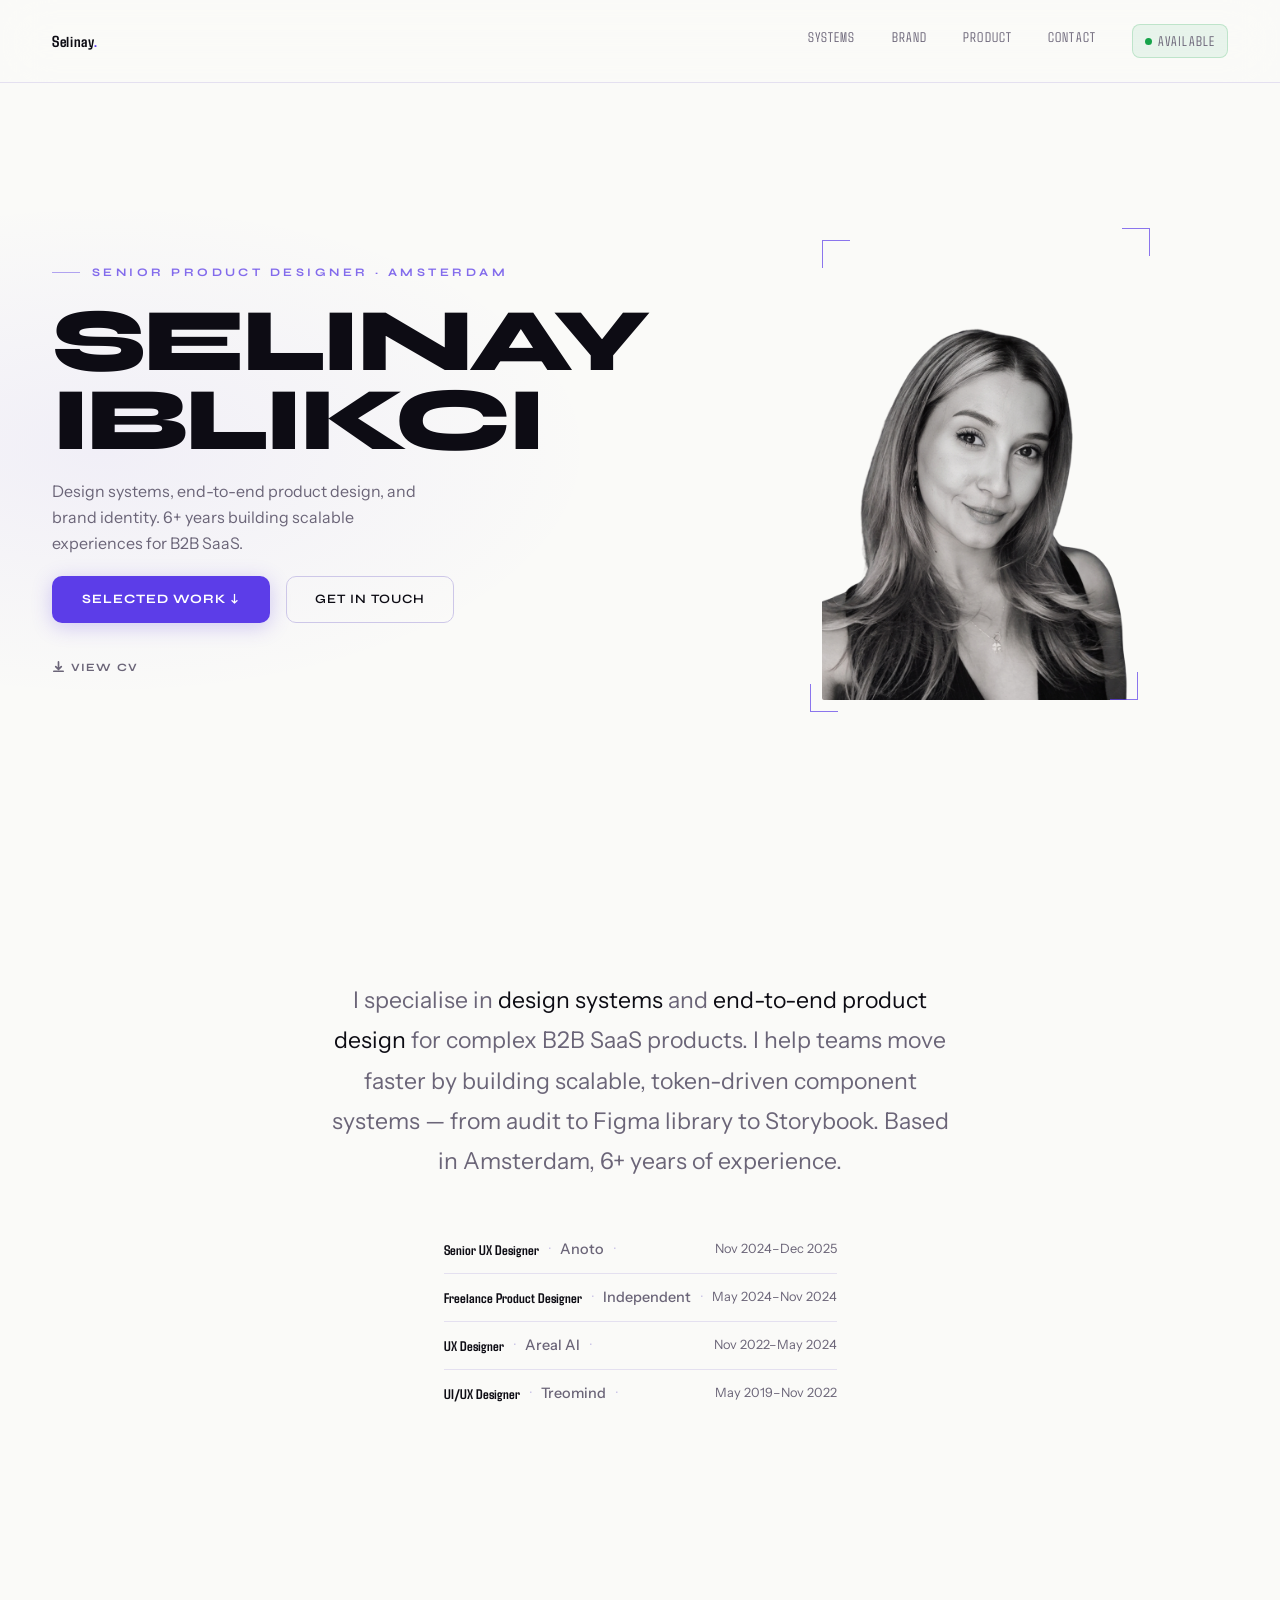
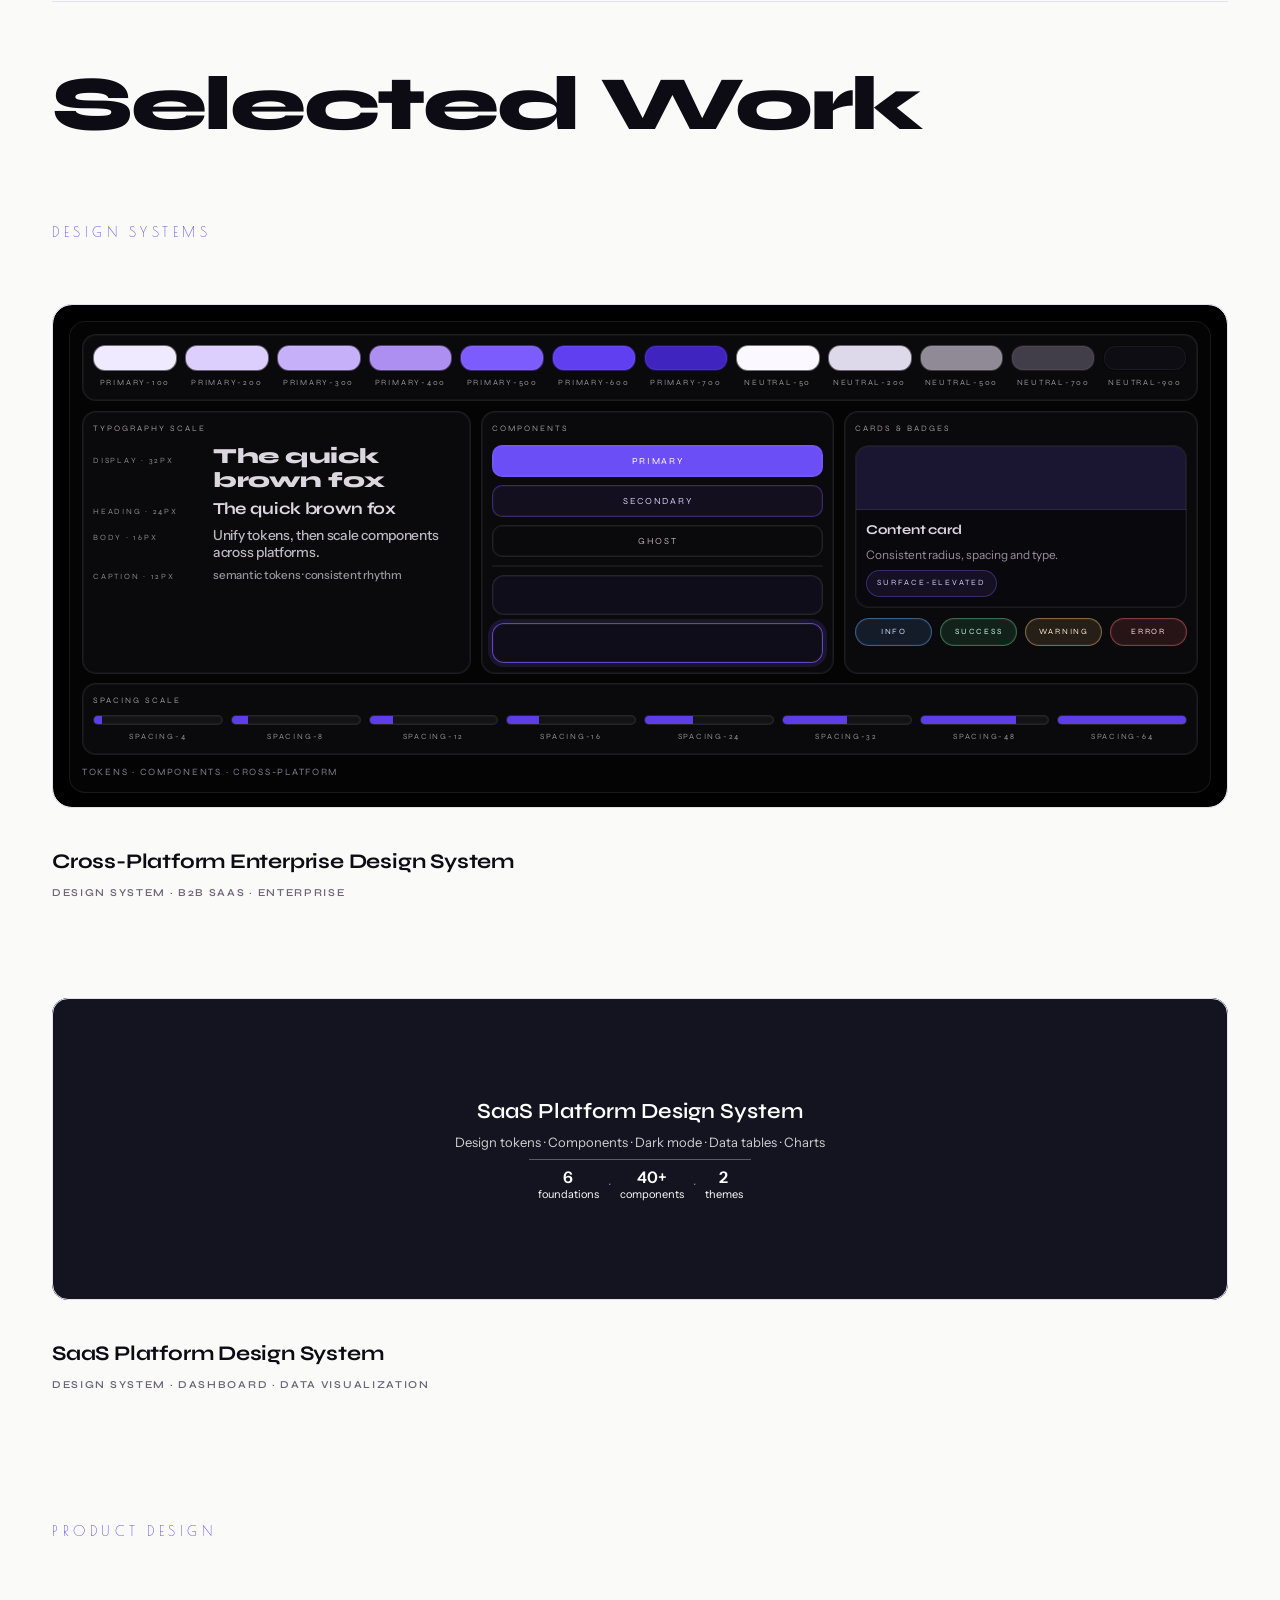
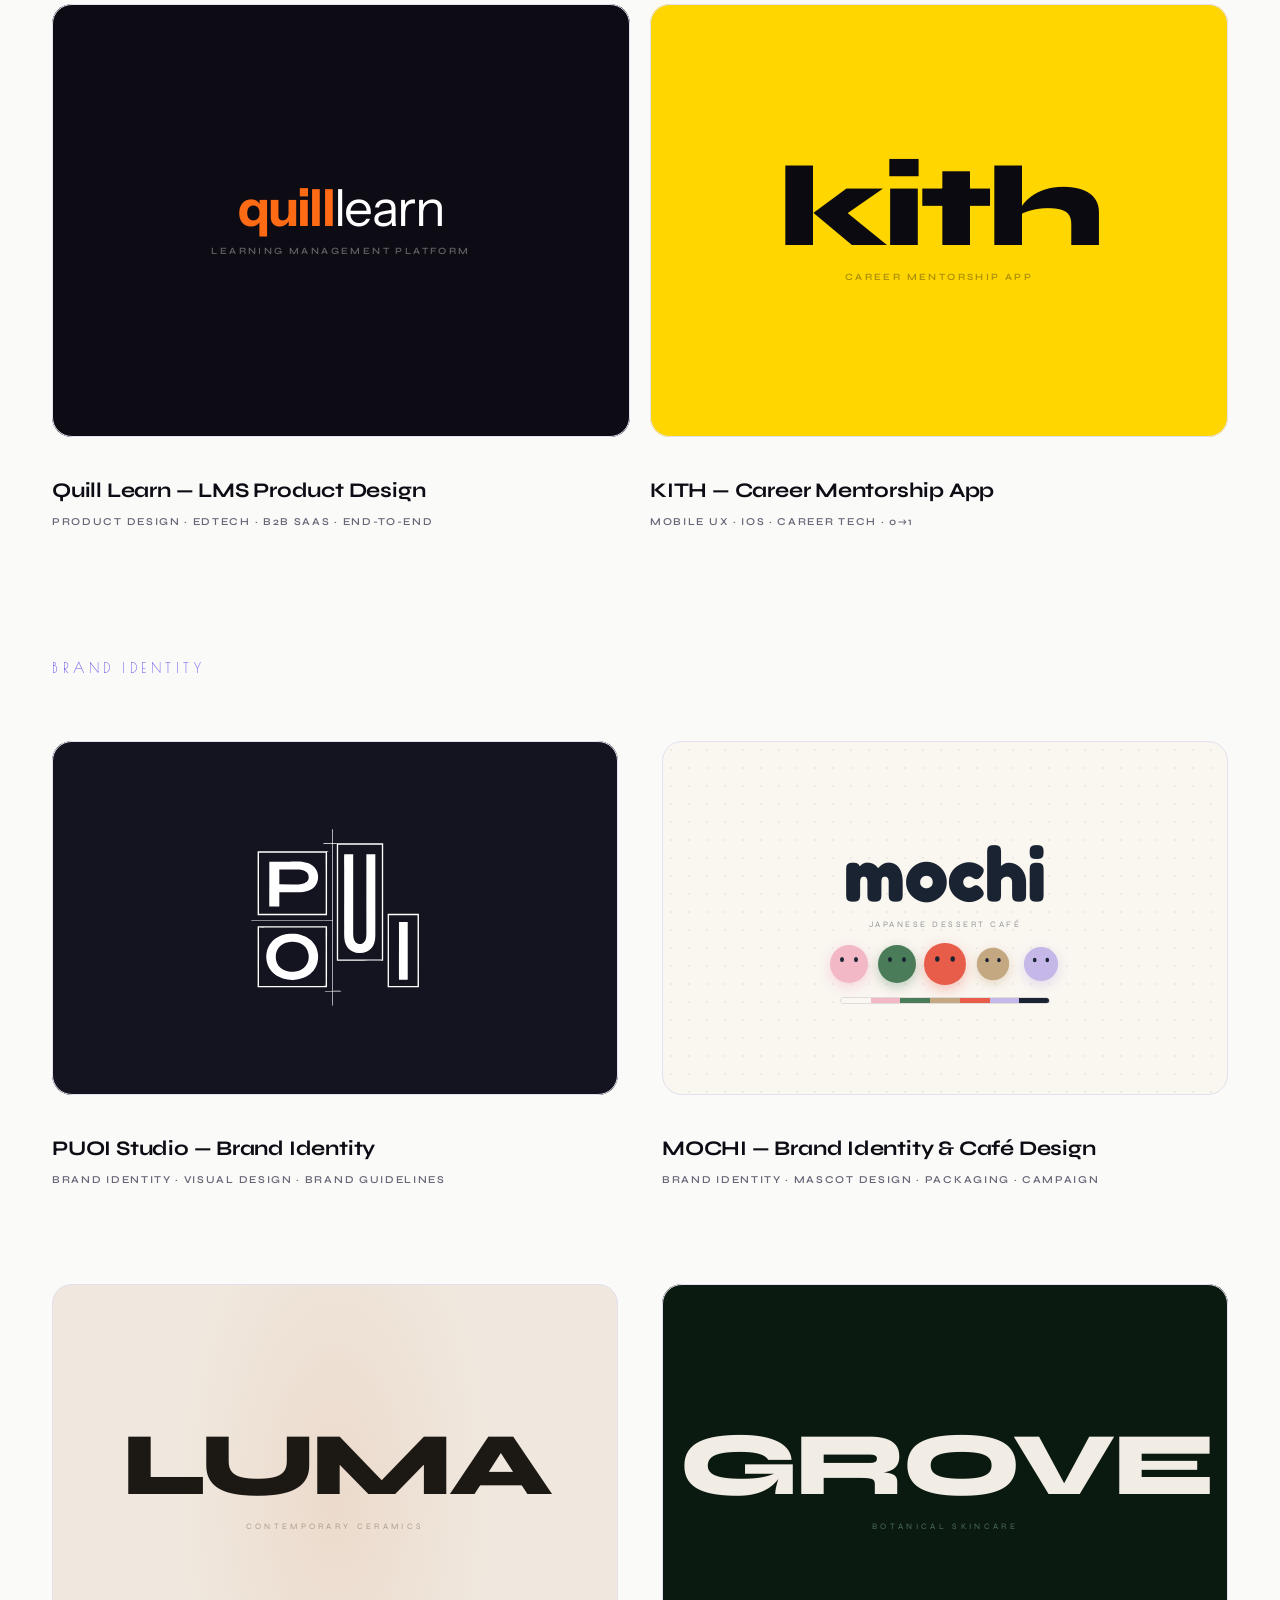
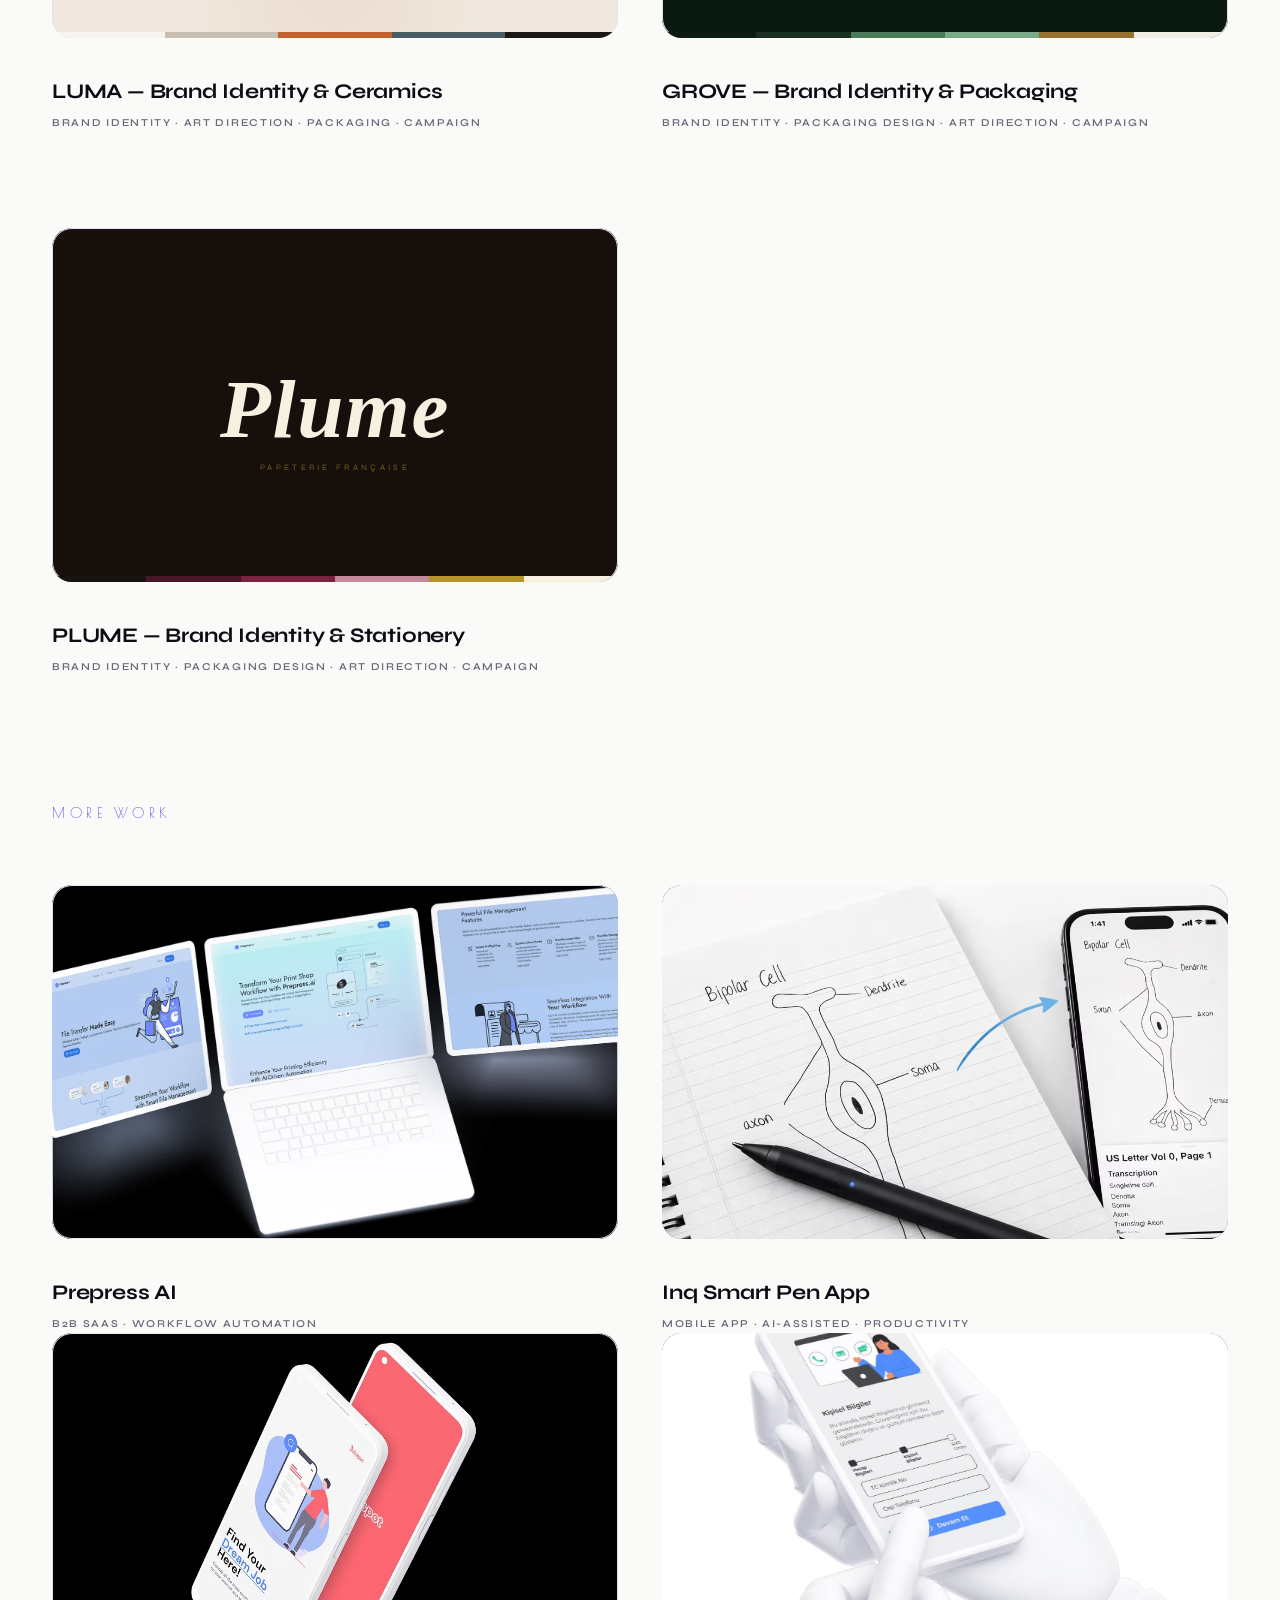
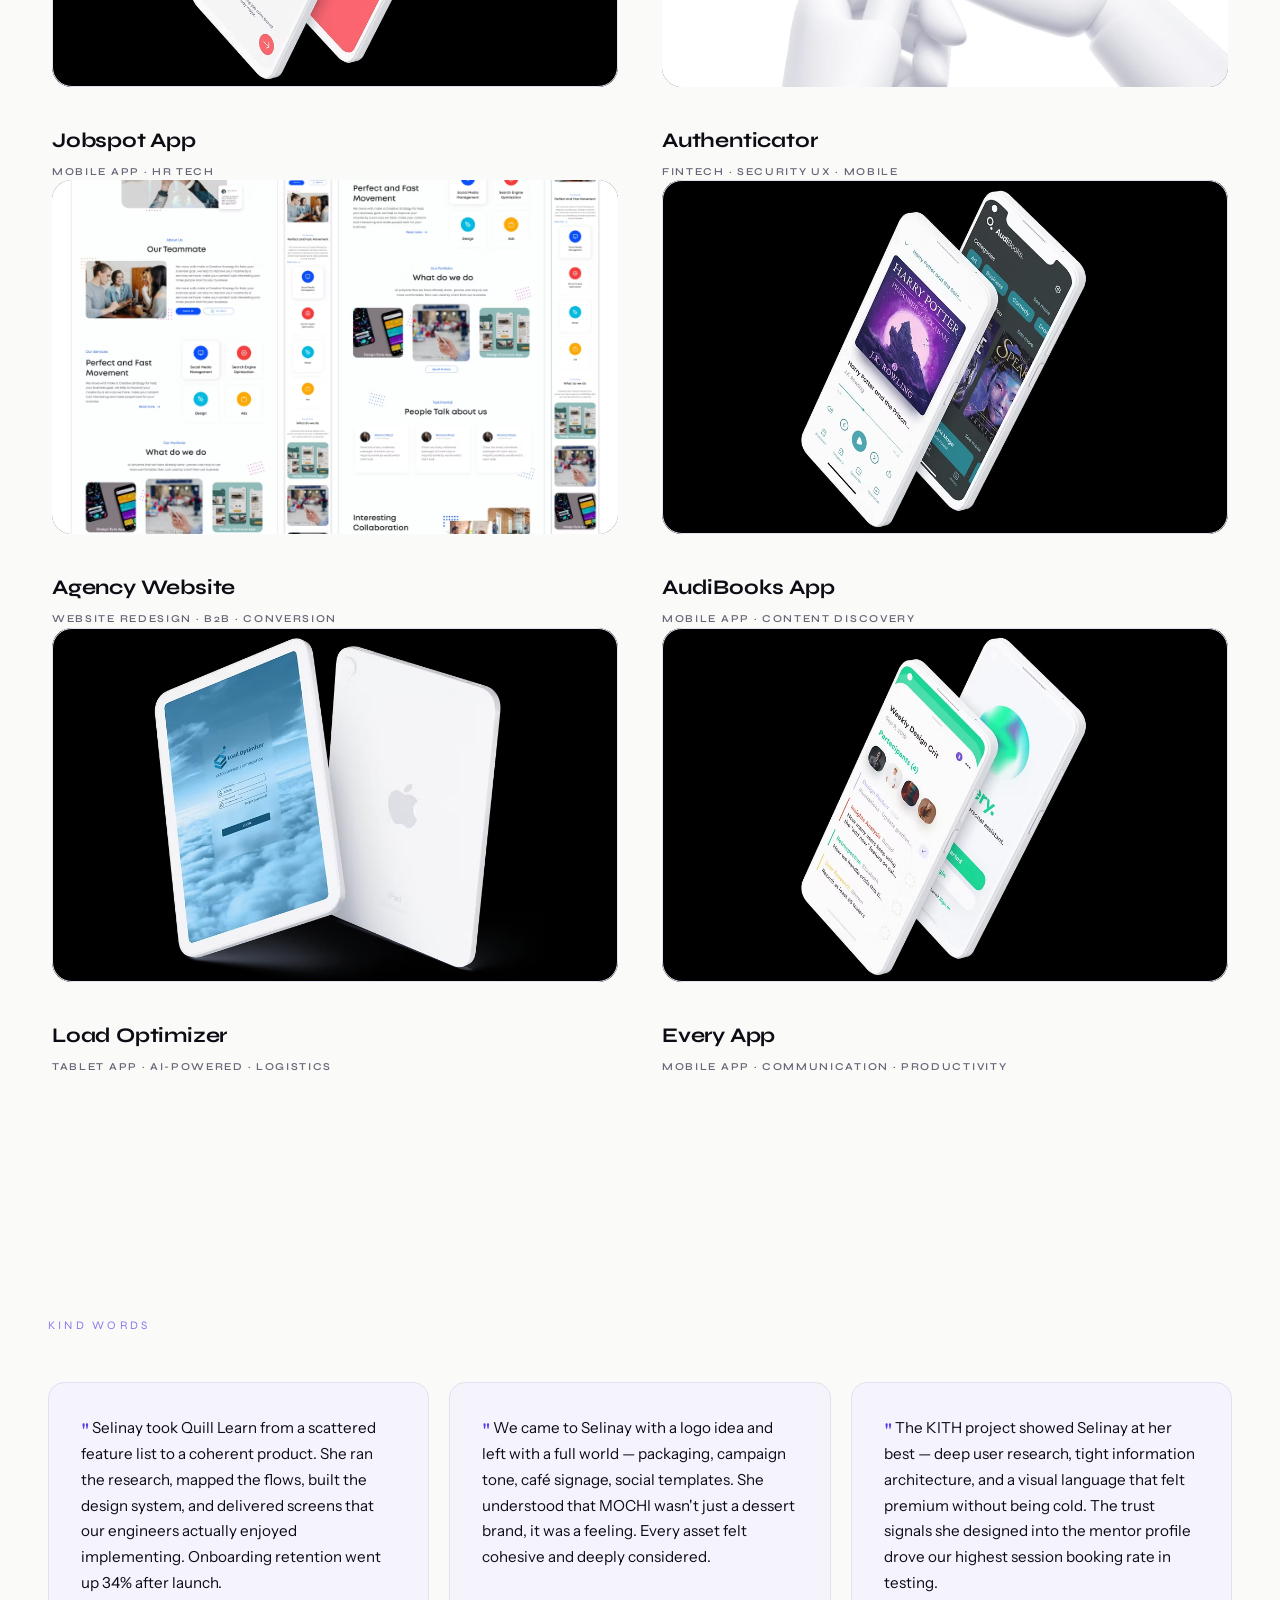
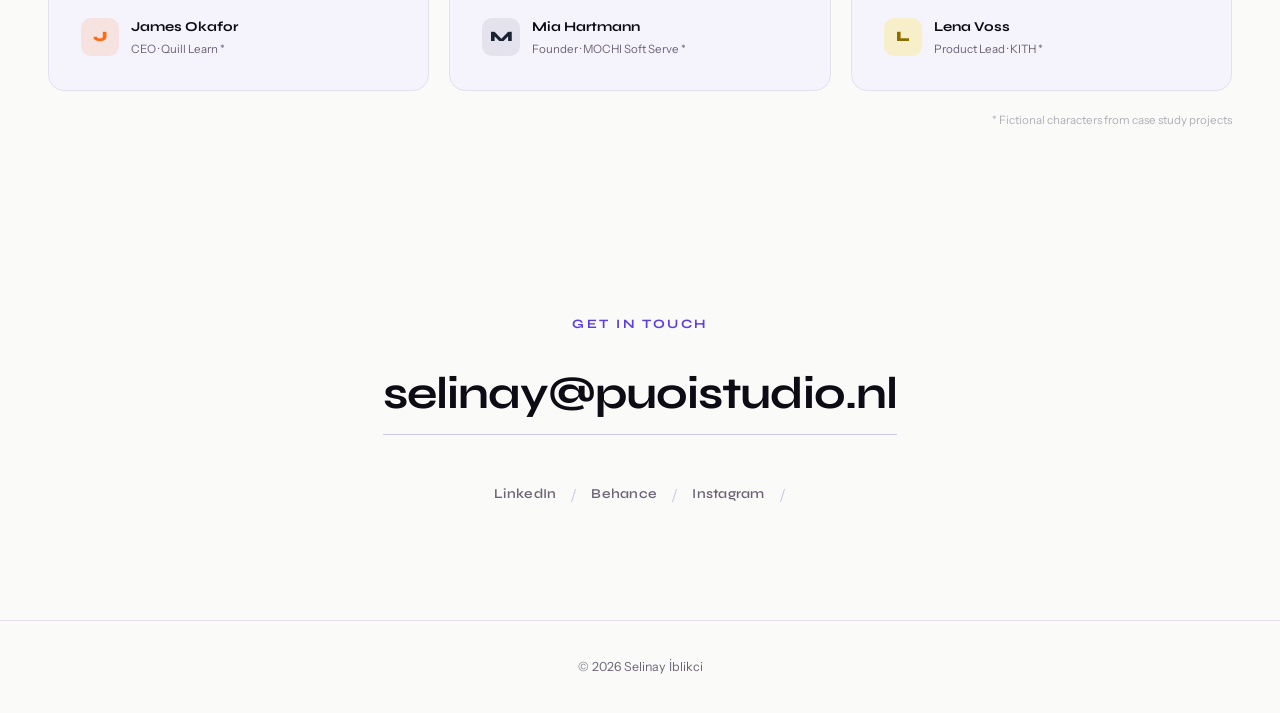
==== commit 2ee7eba3: "fix favicon: add ico + png fallbacks" ====
--- a/index.html
+++ b/index.html
@@ -3,7 +3,11 @@
 <head>
 <meta charset="UTF-8">
 <meta name="viewport" content="width=device-width, initial-scale=1.0">
+<link rel="icon" href="favicon.ico" sizes="any">
+<link rel="icon" href="favicon-32.png" type="image/png" sizes="32x32">
+<link rel="icon" href="favicon-16.png" type="image/png" sizes="16x16">
 <link rel="icon" href="favicon.svg" type="image/svg+xml">
+<link rel="apple-touch-icon" href="favicon-32.png">
 <title>Selinay İblikci — Senior Product Designer | Design Systems Specialist</title>
 <meta name="description" content="Portfolio of Selinay İblikci — Senior Product Designer specialising in design systems, end-to-end product design, and brand identity. Based in Amsterdam.">
 <meta property="og:type" content="website">
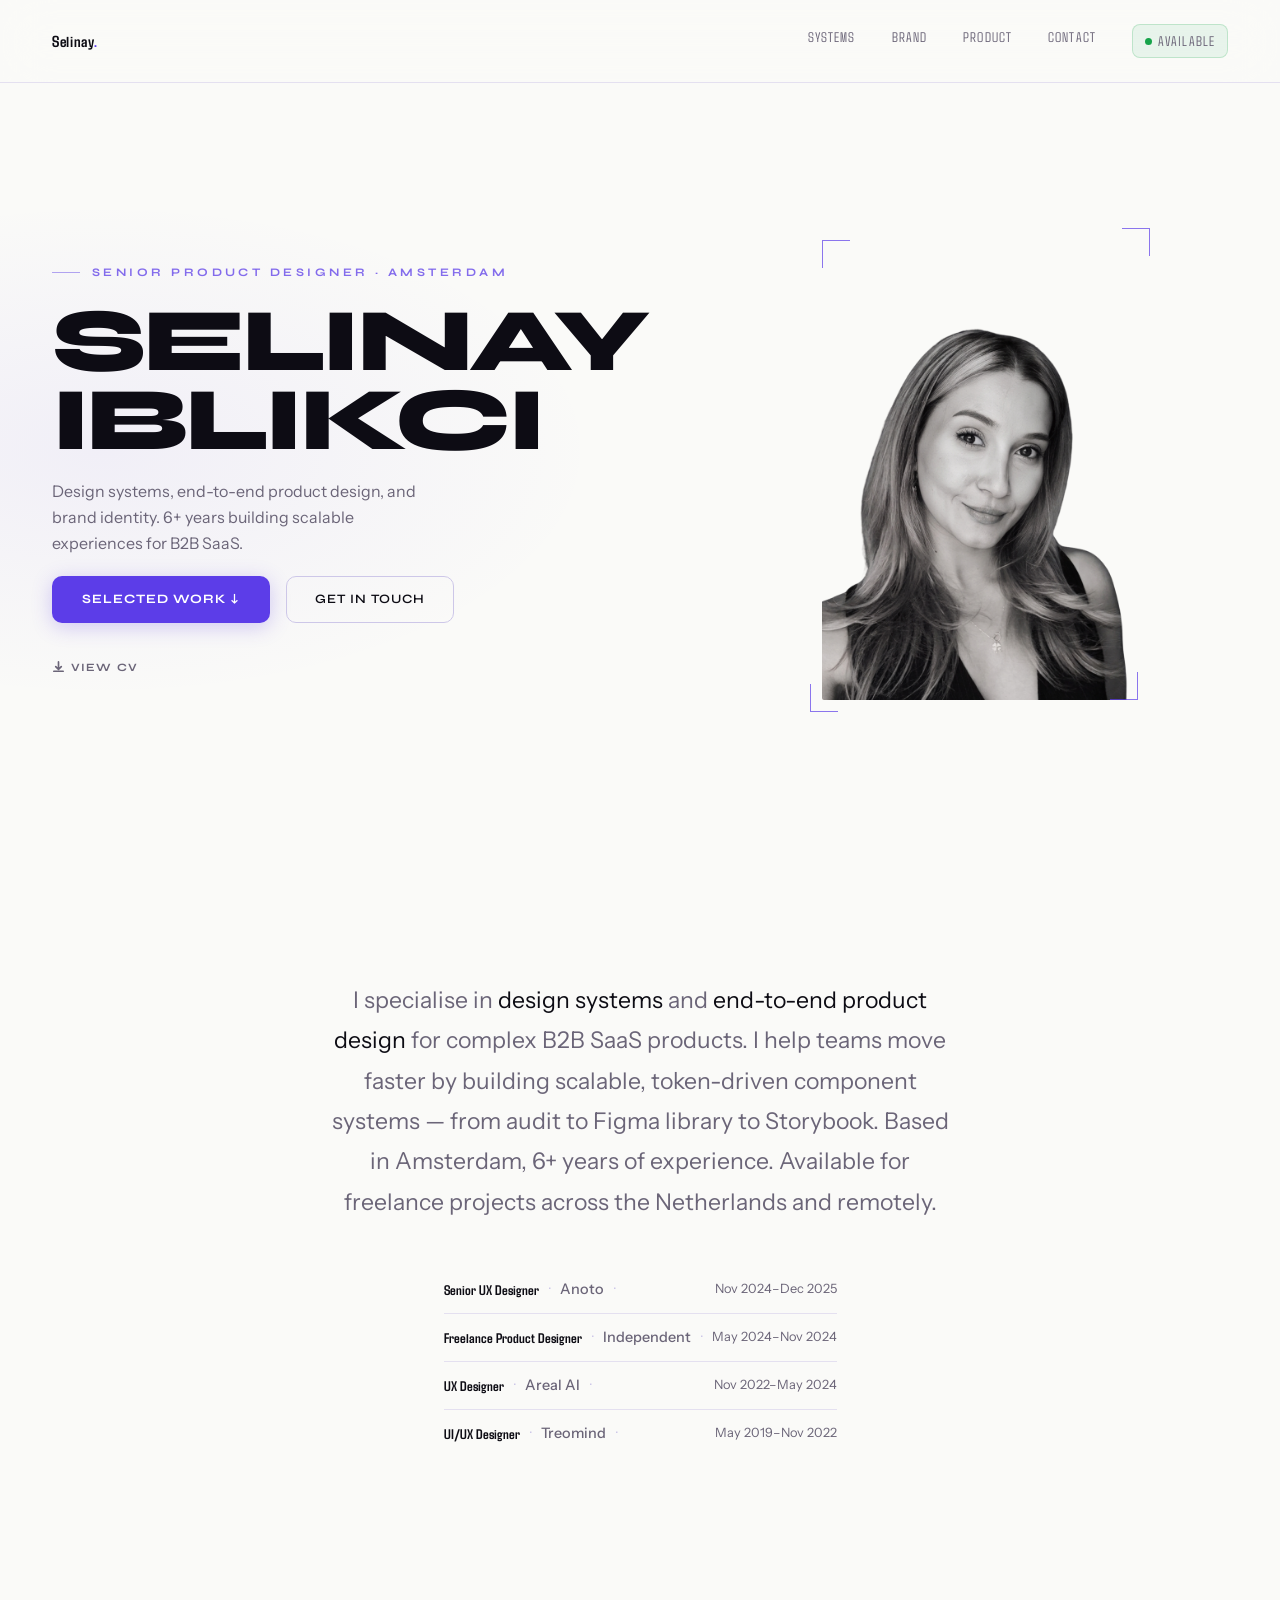
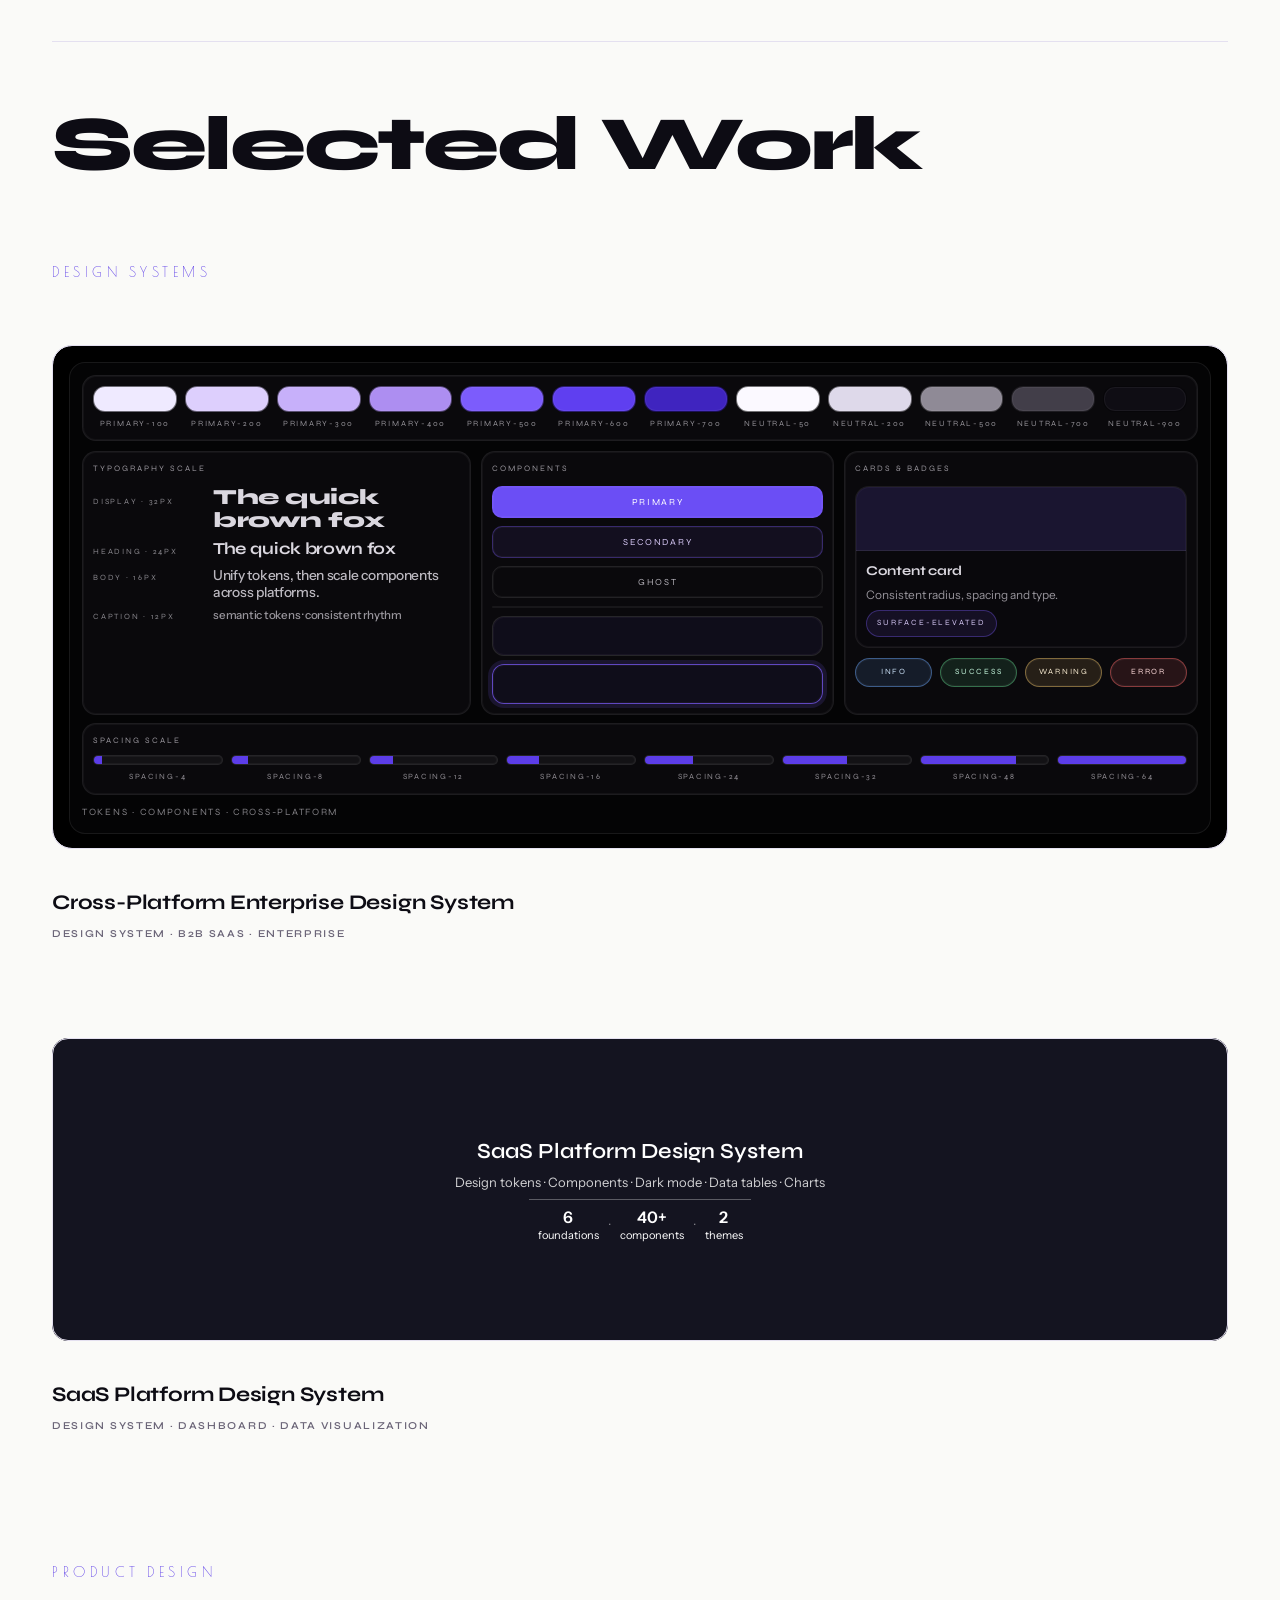
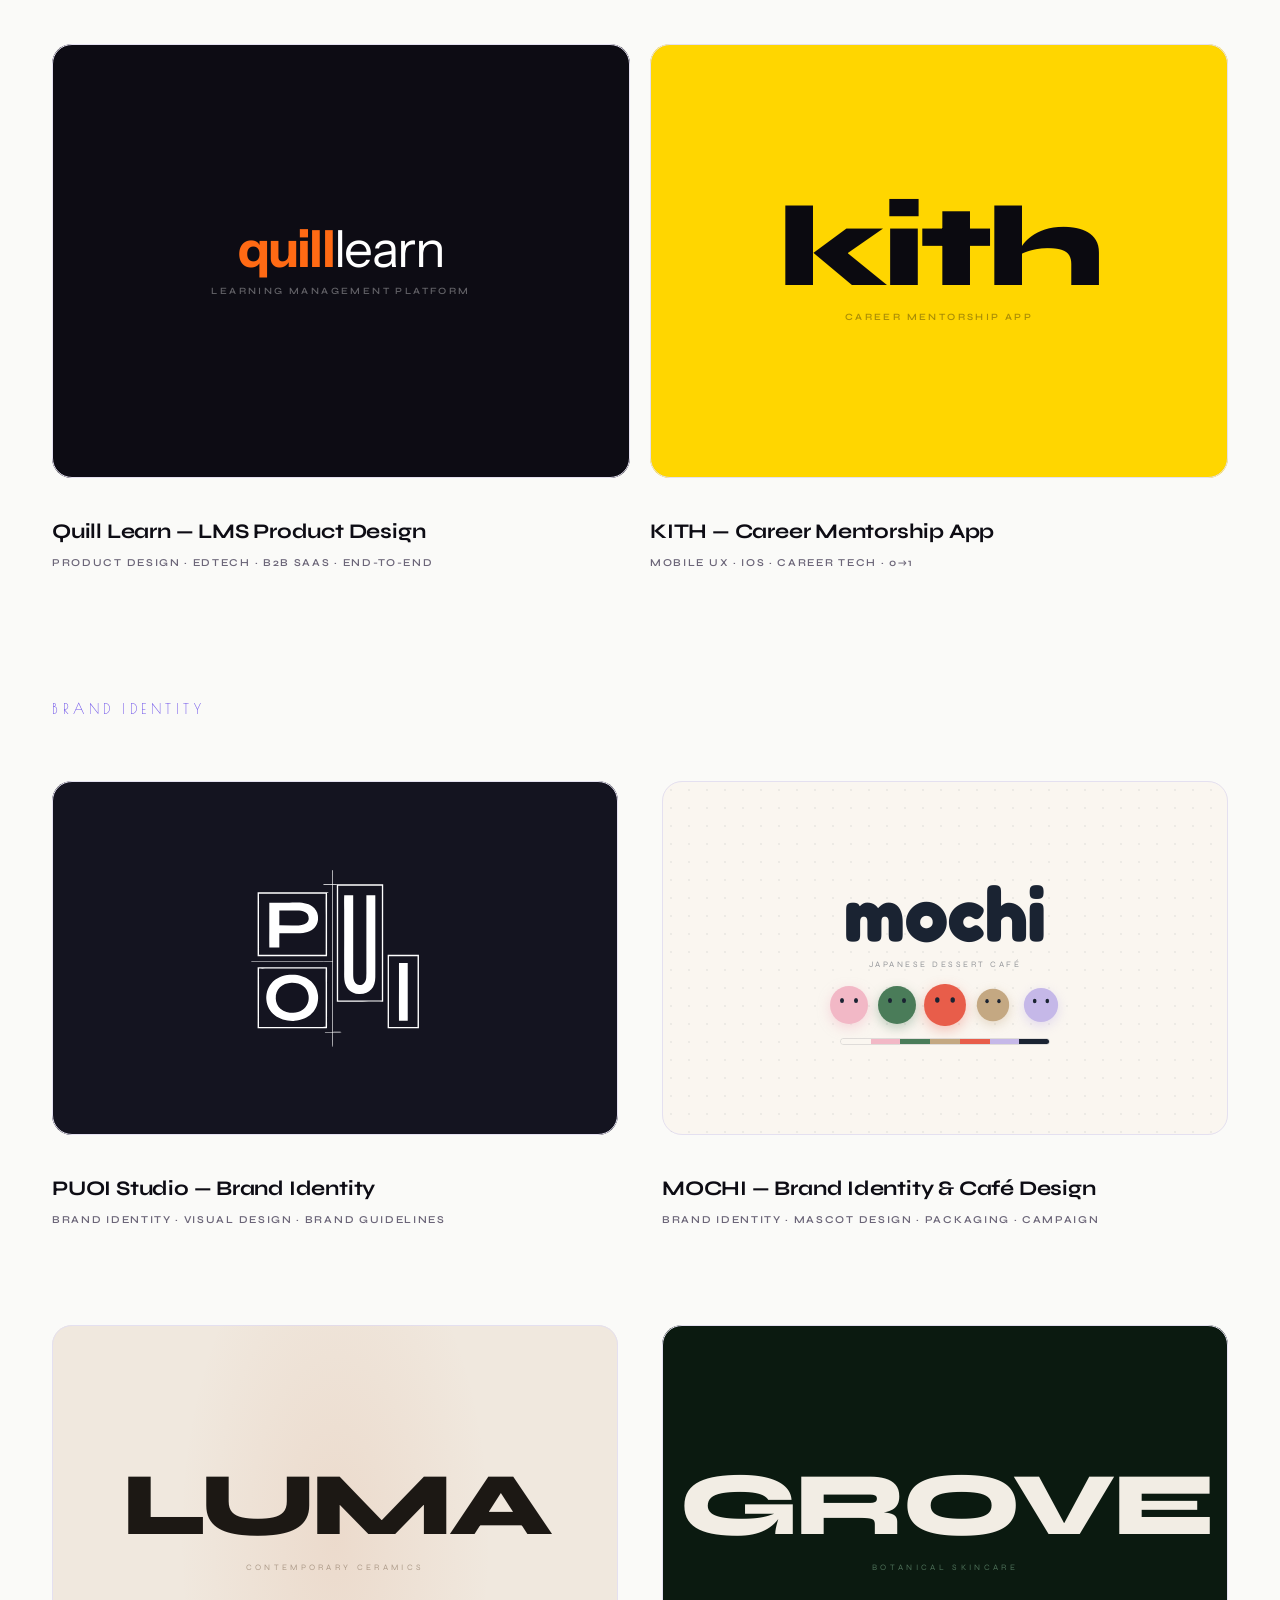
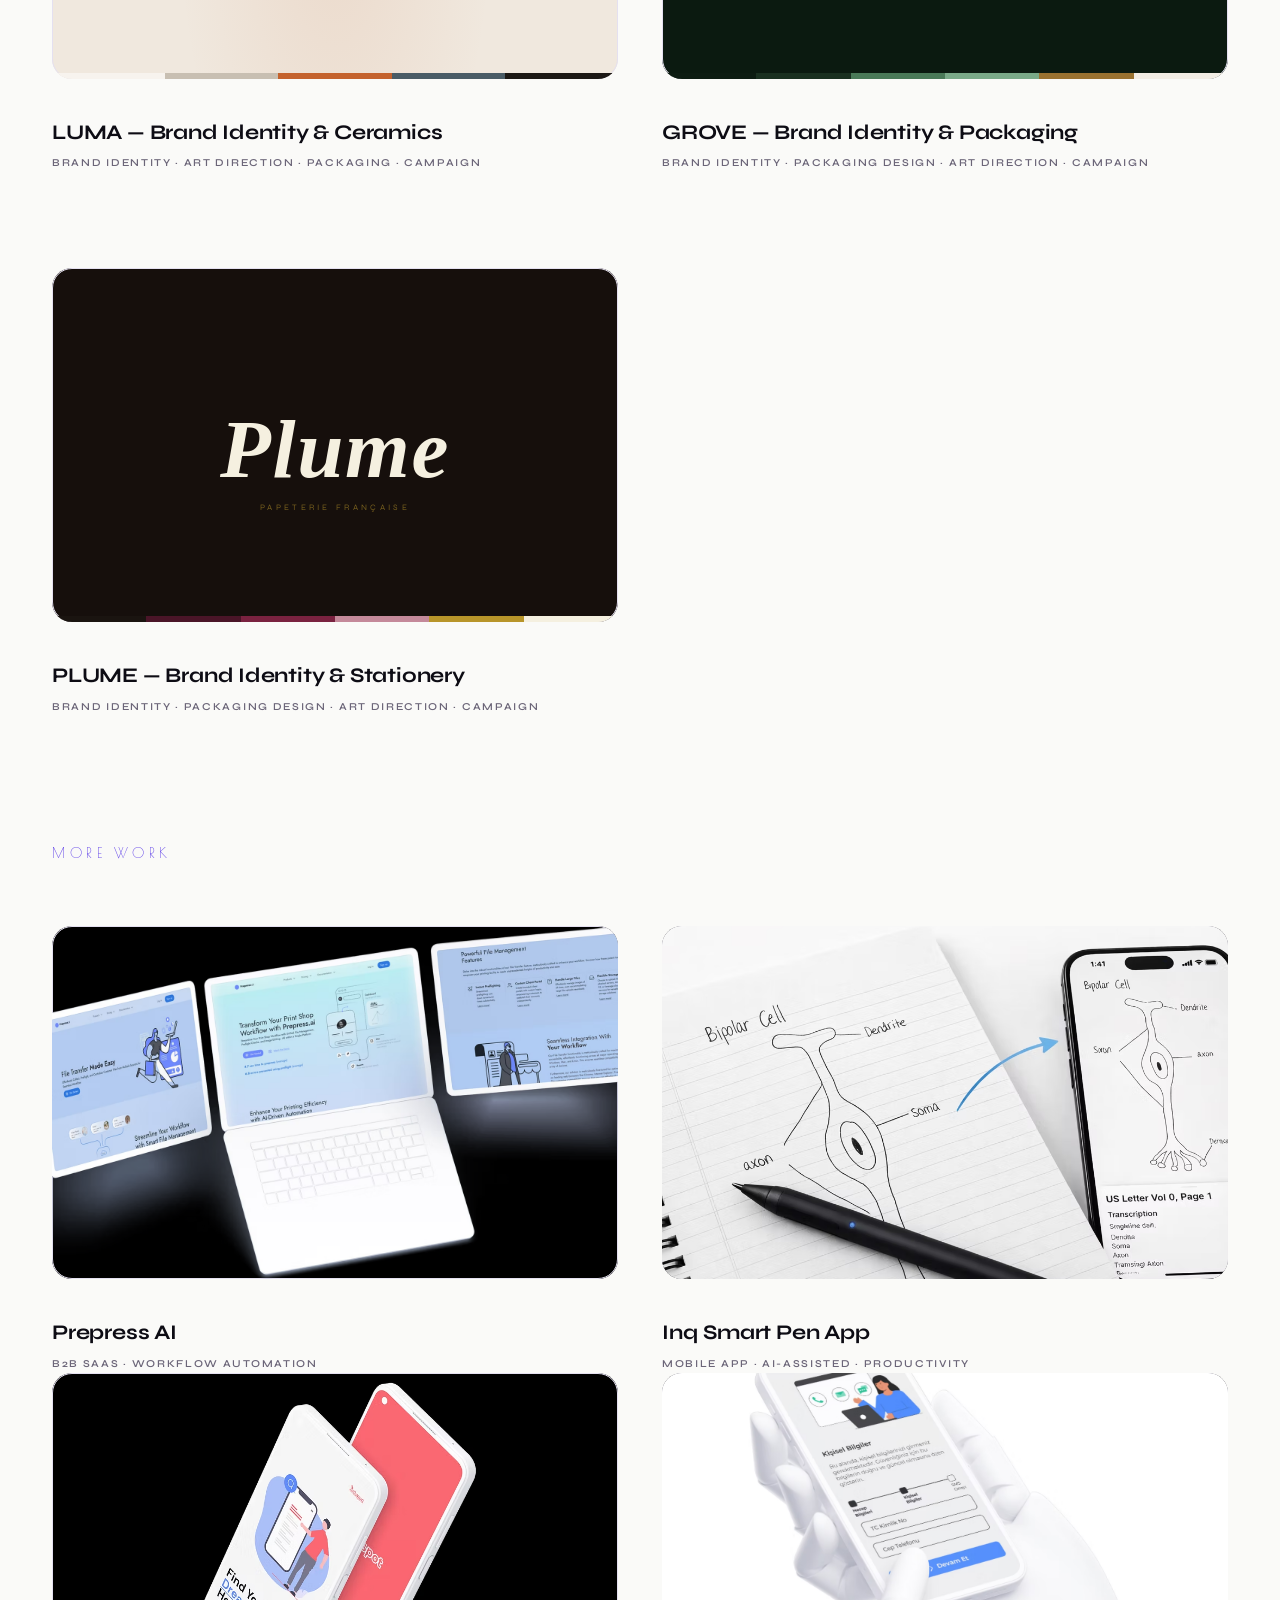
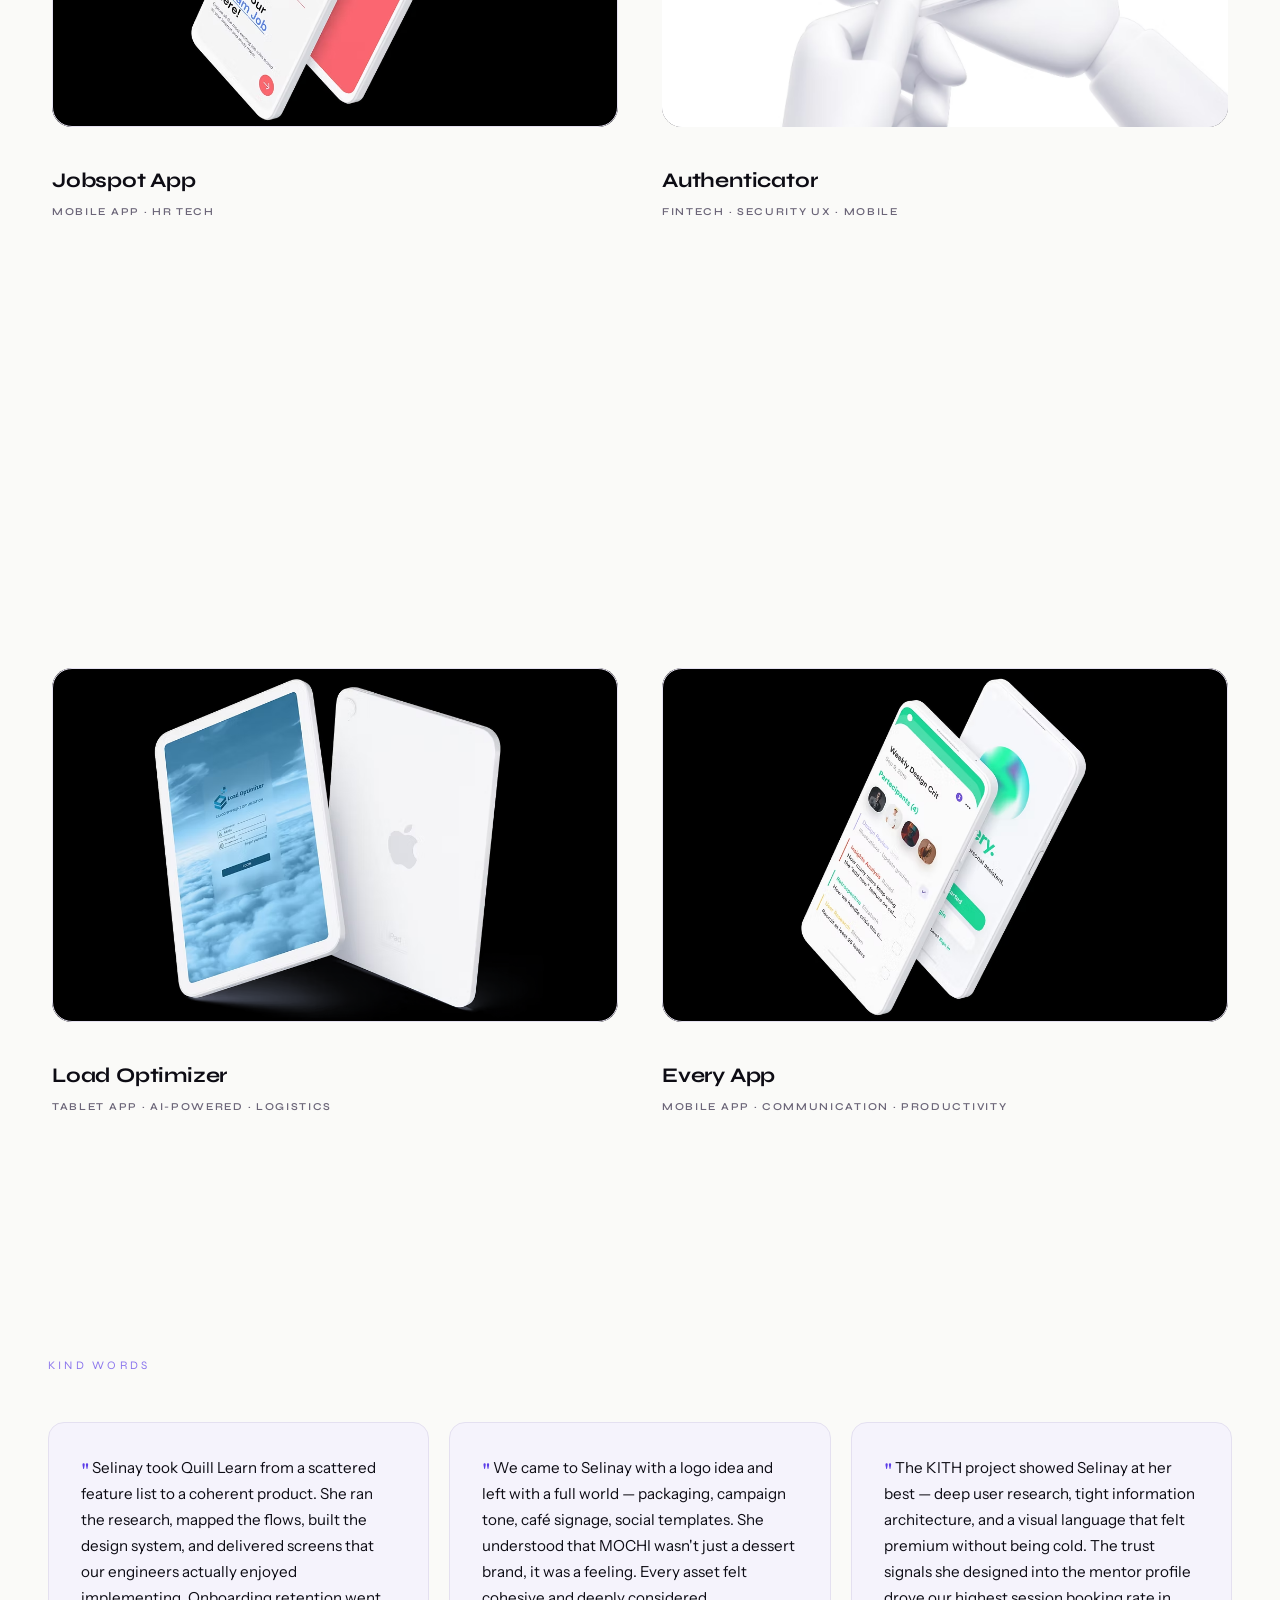
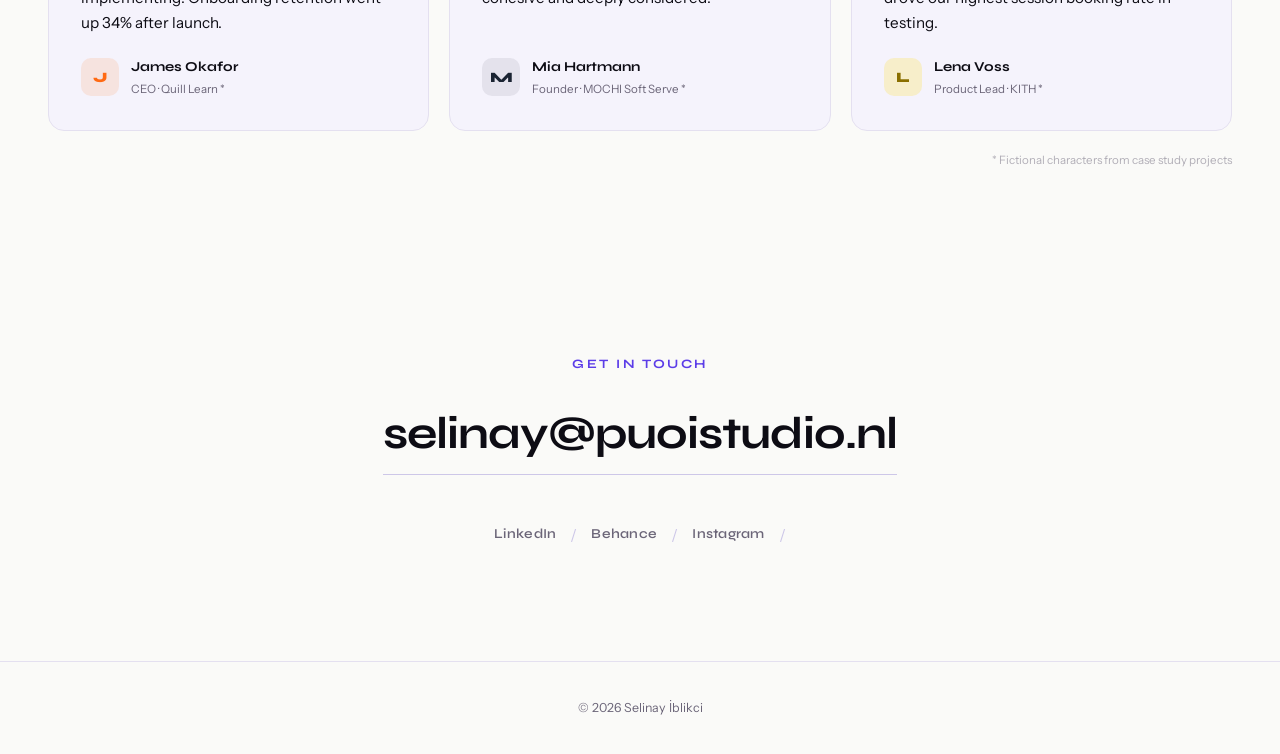
==== commit 33231720: "seo: add Dutch keywords and NL availability signals" ====
--- a/index.html
+++ b/index.html
@@ -9,11 +9,11 @@
 <link rel="icon" href="favicon.svg" type="image/svg+xml">
 <link rel="apple-touch-icon" href="favicon-32.png">
 <title>Selinay İblikci — Senior Product Designer | Design Systems Specialist</title>
-<meta name="description" content="Portfolio of Selinay İblikci — Senior Product Designer specialising in design systems, end-to-end product design, and brand identity. Based in Amsterdam.">
+<meta name="description" content="Portfolio of Selinay İblikci — Senior Product Designer specialising in design systems, end-to-end product design, and brand identity. Based in Amsterdam. UX ontwerper & product designer beschikbaar in Nederland.">
 <meta property="og:type" content="website">
 <meta property="og:url" content="https://selinayiblikci.com/">
 <meta property="og:title" content="Selinay İblikci — Senior Product Designer">
-<meta property="og:description" content="Design systems, end-to-end product design, and brand identity. 6+ years building scalable experiences for B2B SaaS. Based in Amsterdam.">
+<meta property="og:description" content="Design systems, end-to-end product design, and brand identity. 6+ years building scalable experiences for B2B SaaS. Based in Amsterdam. Available for projects in the Netherlands.">
 <meta property="og:image" content="https://selinayiblikci.com/og-image.png">
 <meta name="twitter:card" content="summary_large_image">
 <meta name="twitter:title" content="Selinay İblikci — Senior Product Designer">
@@ -21,7 +21,7 @@
 <meta name="twitter:image" content="https://selinayiblikci.com/og-image.png">
 <meta name="robots" content="index, follow">
 <meta name="author" content="Selinay İblikci">
-<meta name="keywords" content="product designer, UX designer, design systems, B2B SaaS, Amsterdam, portfolio, Figma, interaction design">
+<meta name="keywords" content="product designer, UX designer, design systems, B2B SaaS, Amsterdam, portfolio, Figma, interaction design, UX ontwerper Amsterdam, product designer Nederland, UX designer Amsterdam, ontwerpsystemen, design bureau Amsterdam, Selinay Iblikci, Selinay İblikci, senior UX designer Nederland, product designer freelance Amsterdam">
 <link rel="canonical" href="https://selinayiblikci.com/">
 <script type="application/ld+json">
 {
@@ -43,7 +43,12 @@
       "sameAs": [
         "https://linkedin.com/in/selinayyildirim"
       ],
-      "knowsAbout": ["Design Systems", "UX Design", "Product Design", "Figma", "B2B SaaS", "User Research", "Interaction Design"]
+      "knowsAbout": ["Design Systems", "UX Design", "Product Design", "Figma", "B2B SaaS", "User Research", "Interaction Design", "Ontwerpsystemen", "UX ontwerper Amsterdam", "Product designer Nederland"],
+      "knowsLanguage": ["en", "nl", "tr"],
+      "workLocation": {
+        "@type": "Place",
+        "name": "Amsterdam, Netherlands"
+      }
     },
     {
       "@type": "WebSite",
@@ -2717,7 +2722,7 @@
 <section class="about reveal" id="about">
   <div class="about-grid">
     <div class="about-text words-reveal">
-      I specialise in <em>design systems</em> and <em>end-to-end product design</em> for complex B2B SaaS products. I help teams move faster by building scalable, token-driven component systems — from audit to Figma library to Storybook. Based in Amsterdam, 6+ years of experience.
+      I specialise in <em>design systems</em> and <em>end-to-end product design</em> for complex B2B SaaS products. I help teams move faster by building scalable, token-driven component systems — from audit to Figma library to Storybook. Based in Amsterdam, 6+ years of experience. Available for freelance projects across the Netherlands and remotely.
     </div>
 
     <div class="about-experience reveal">
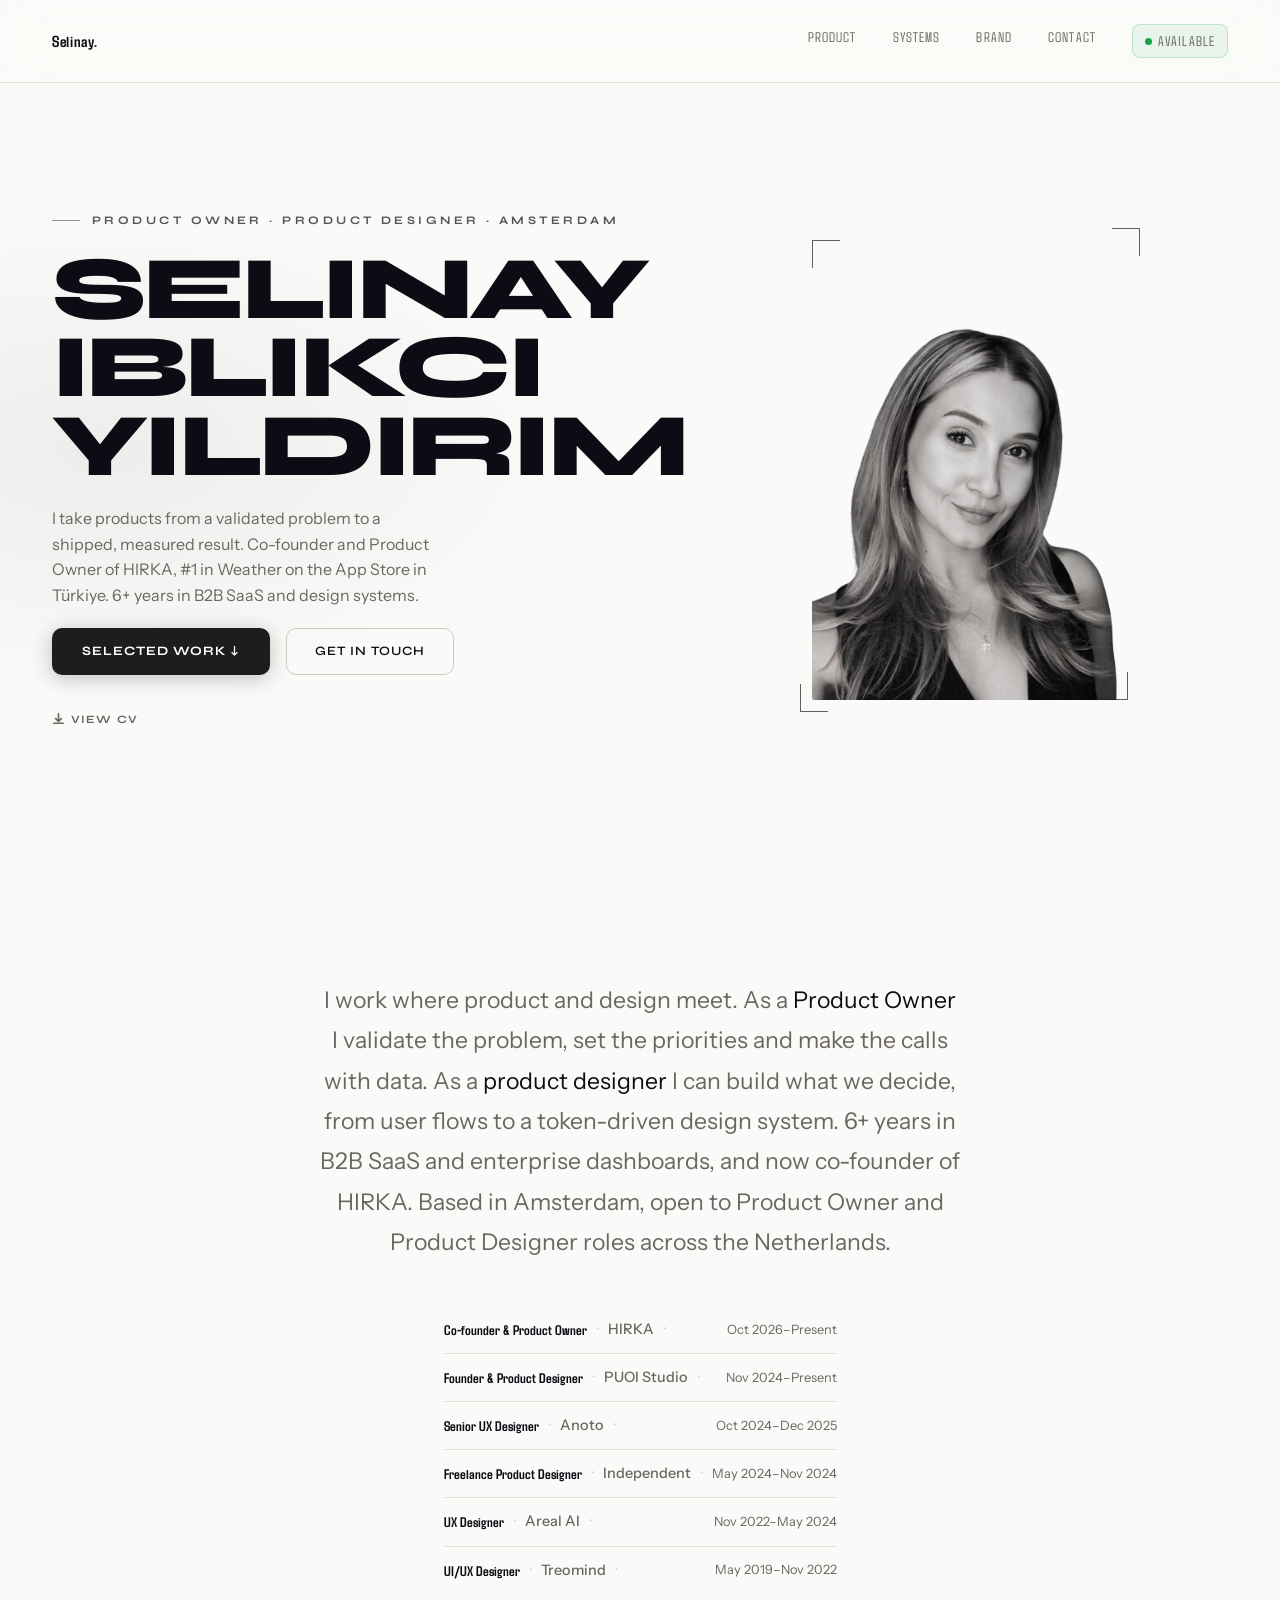
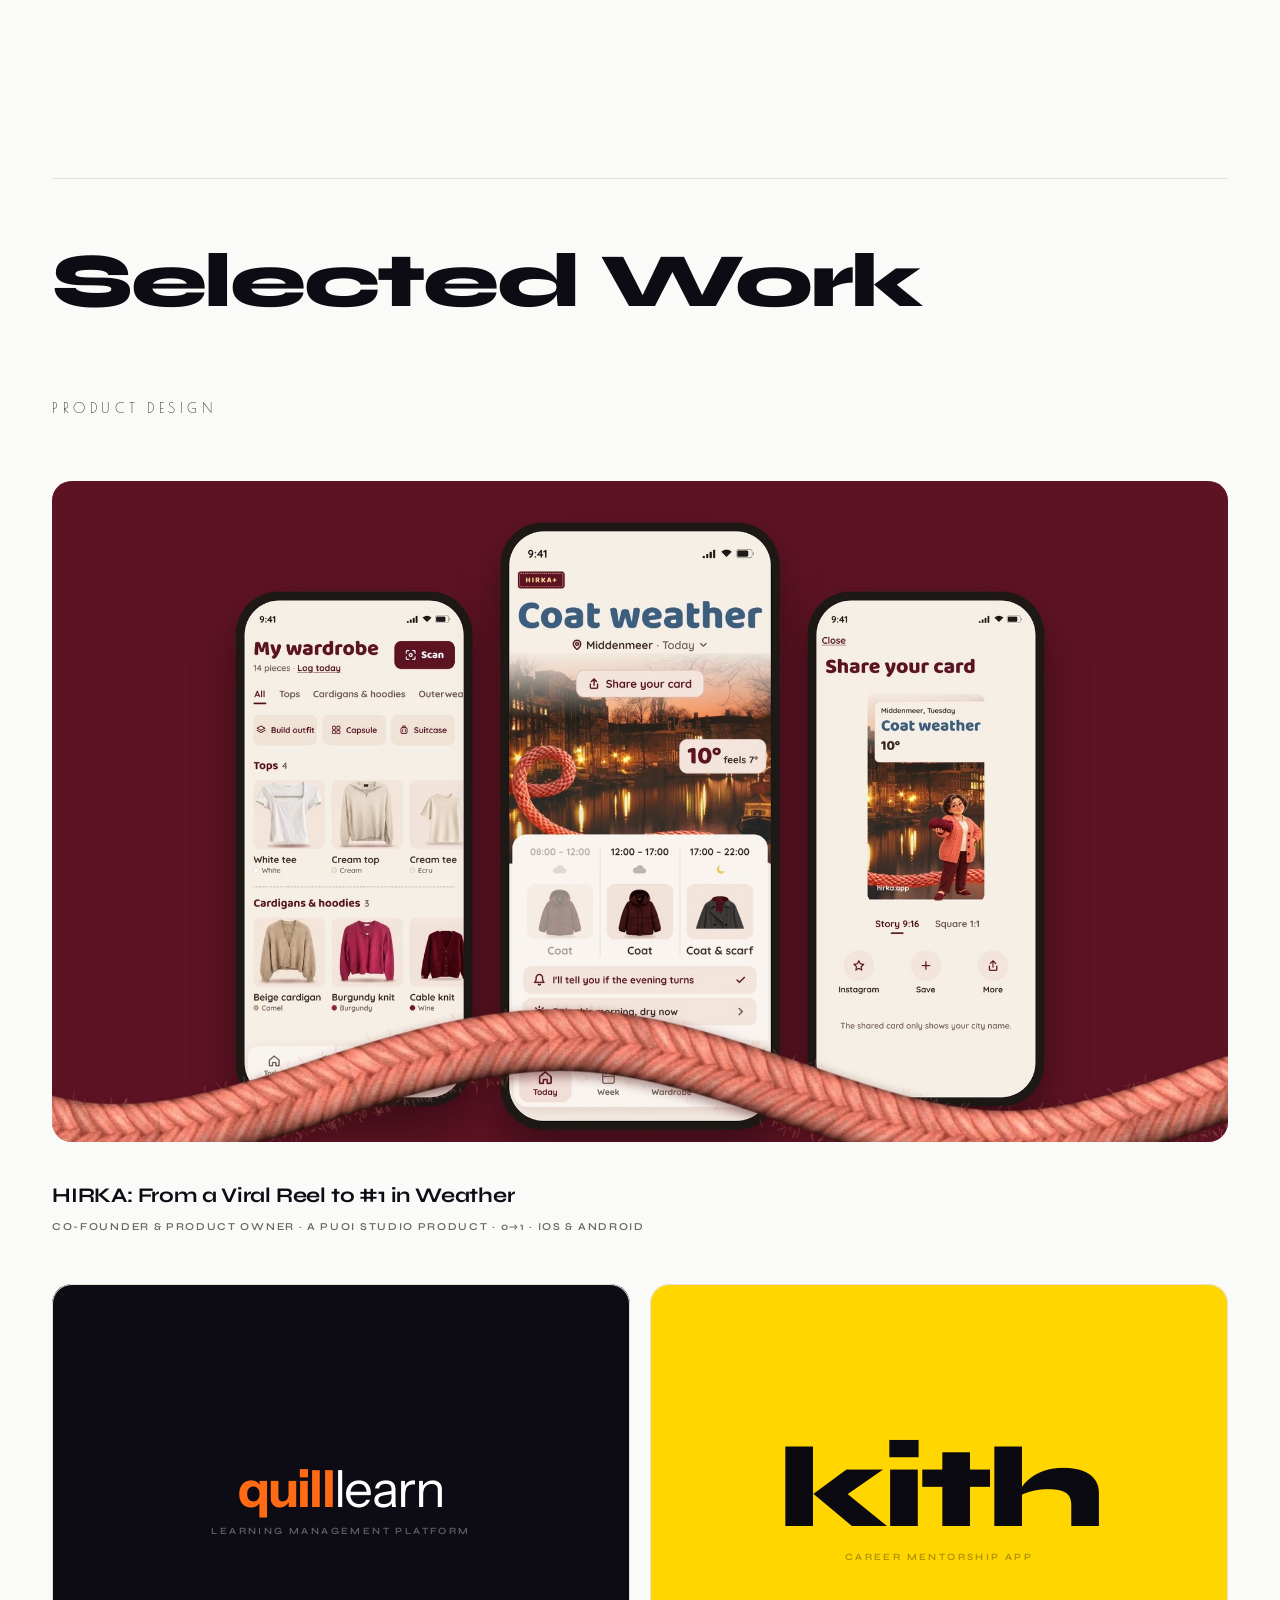
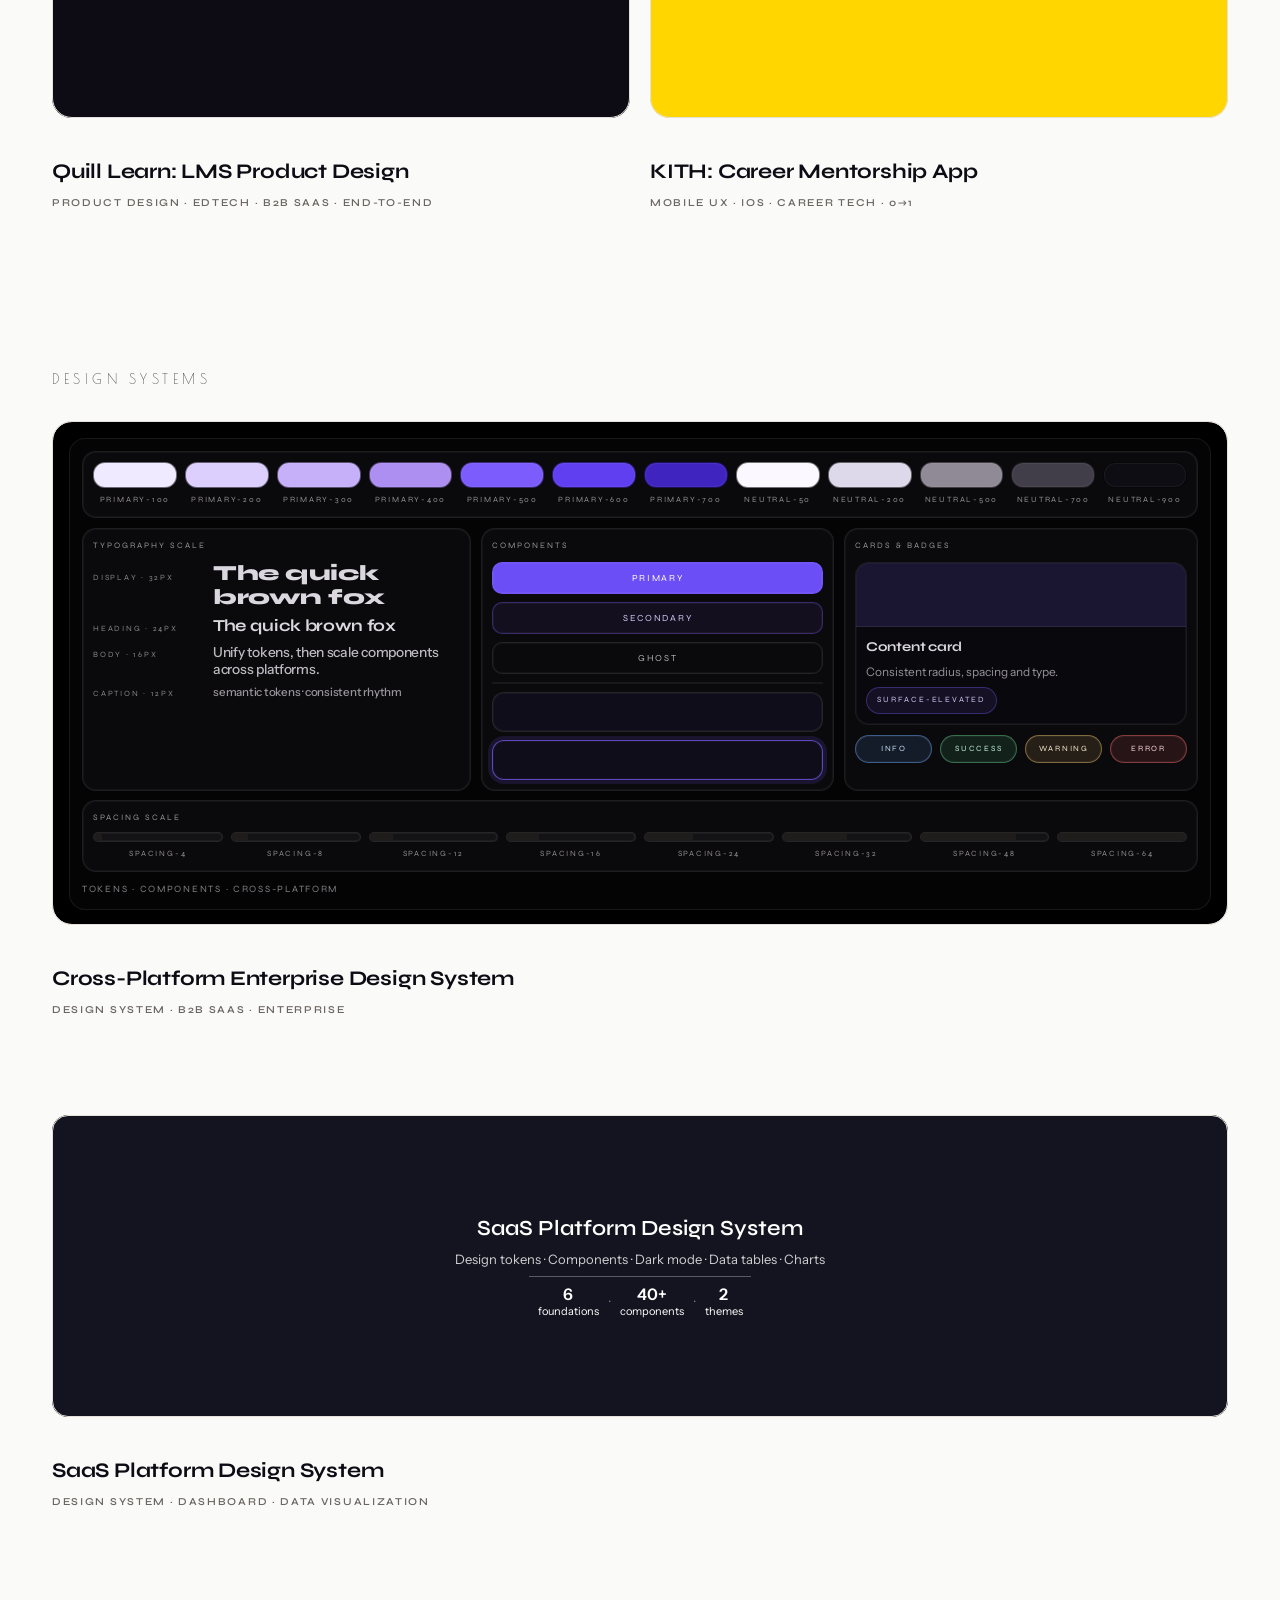
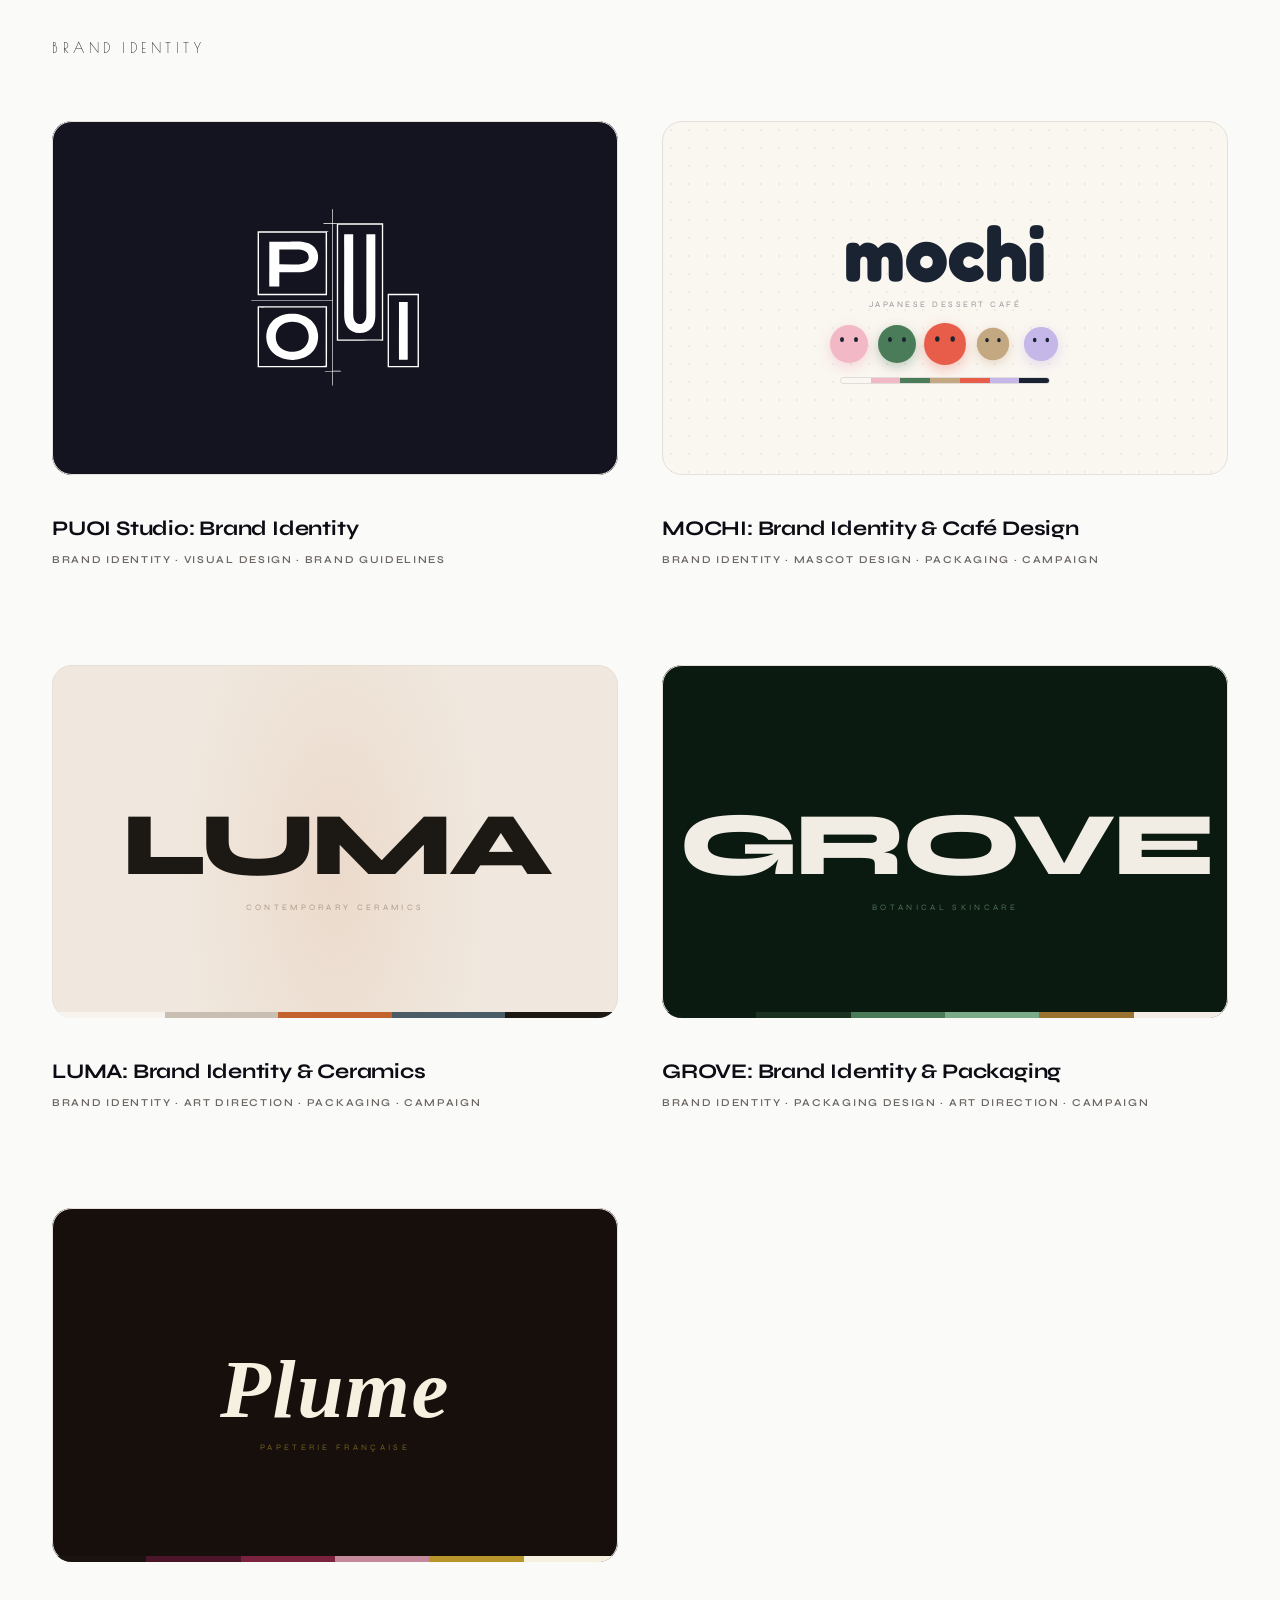
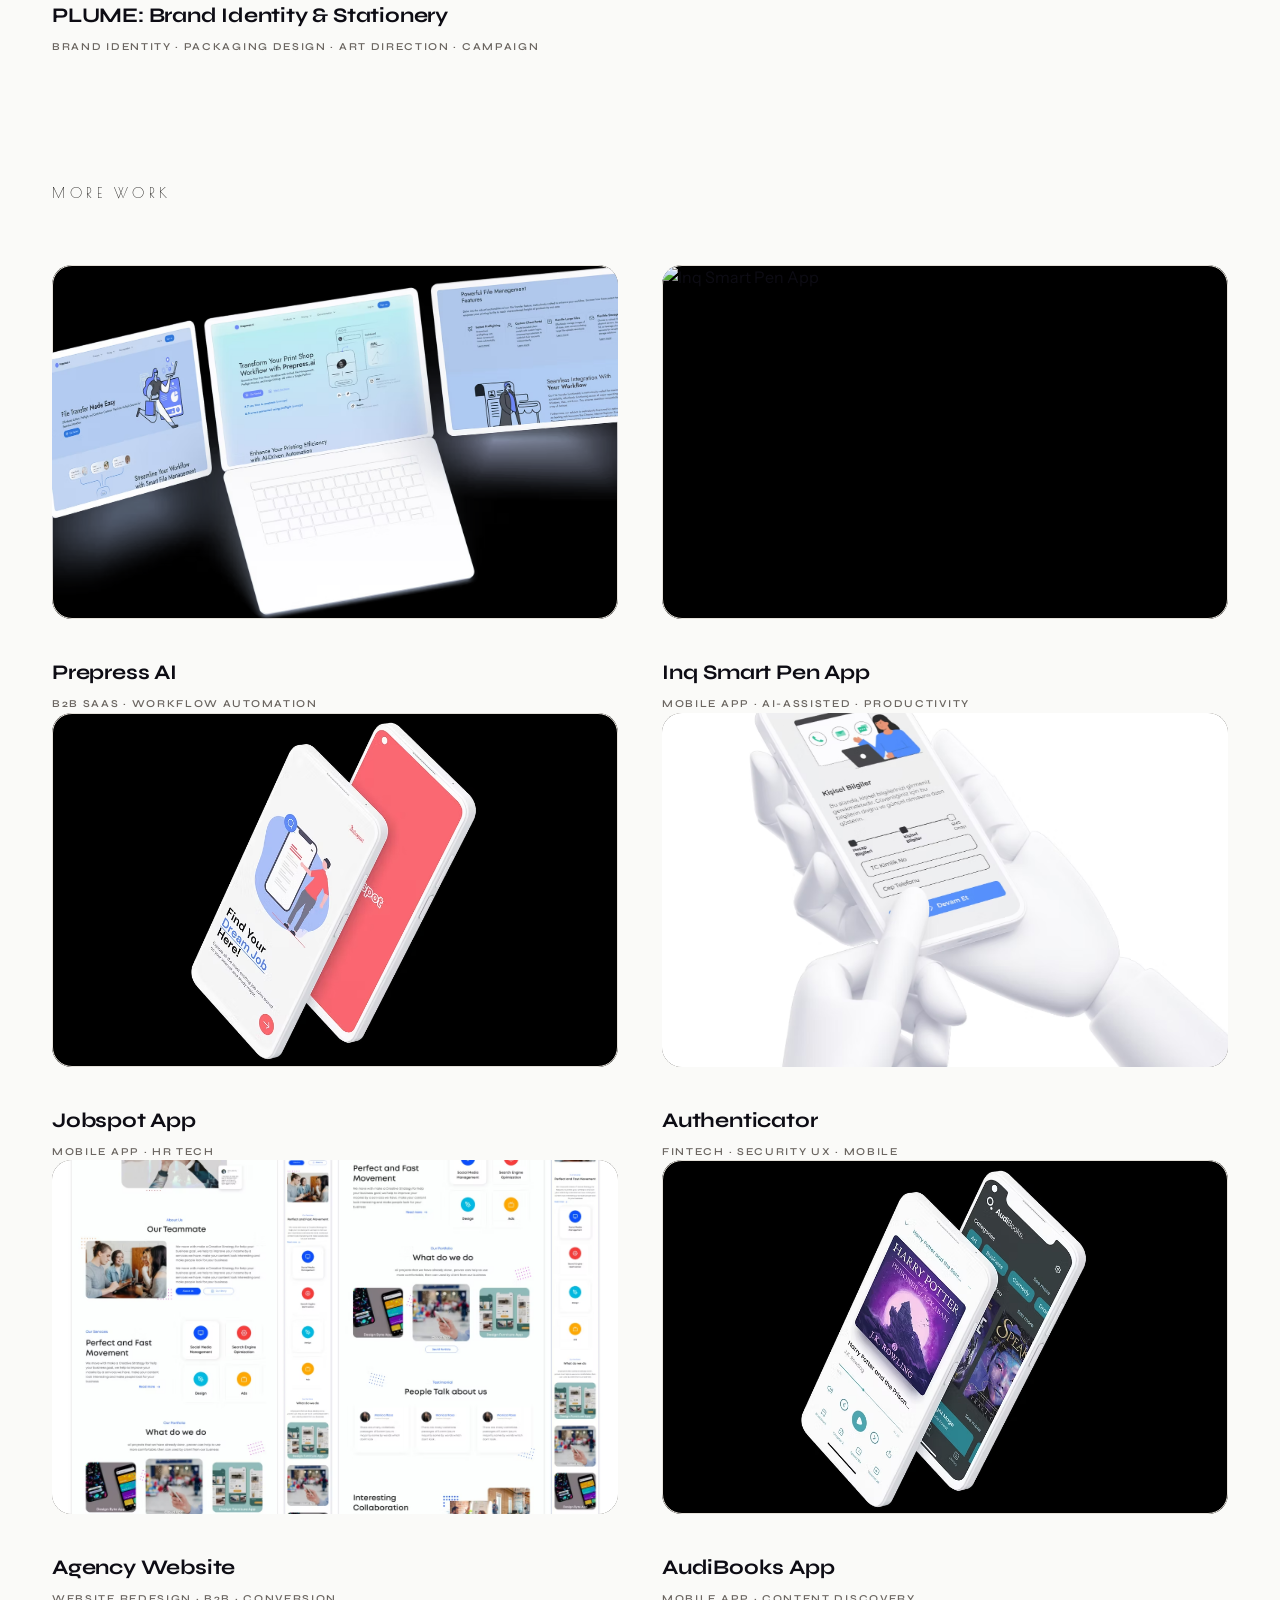
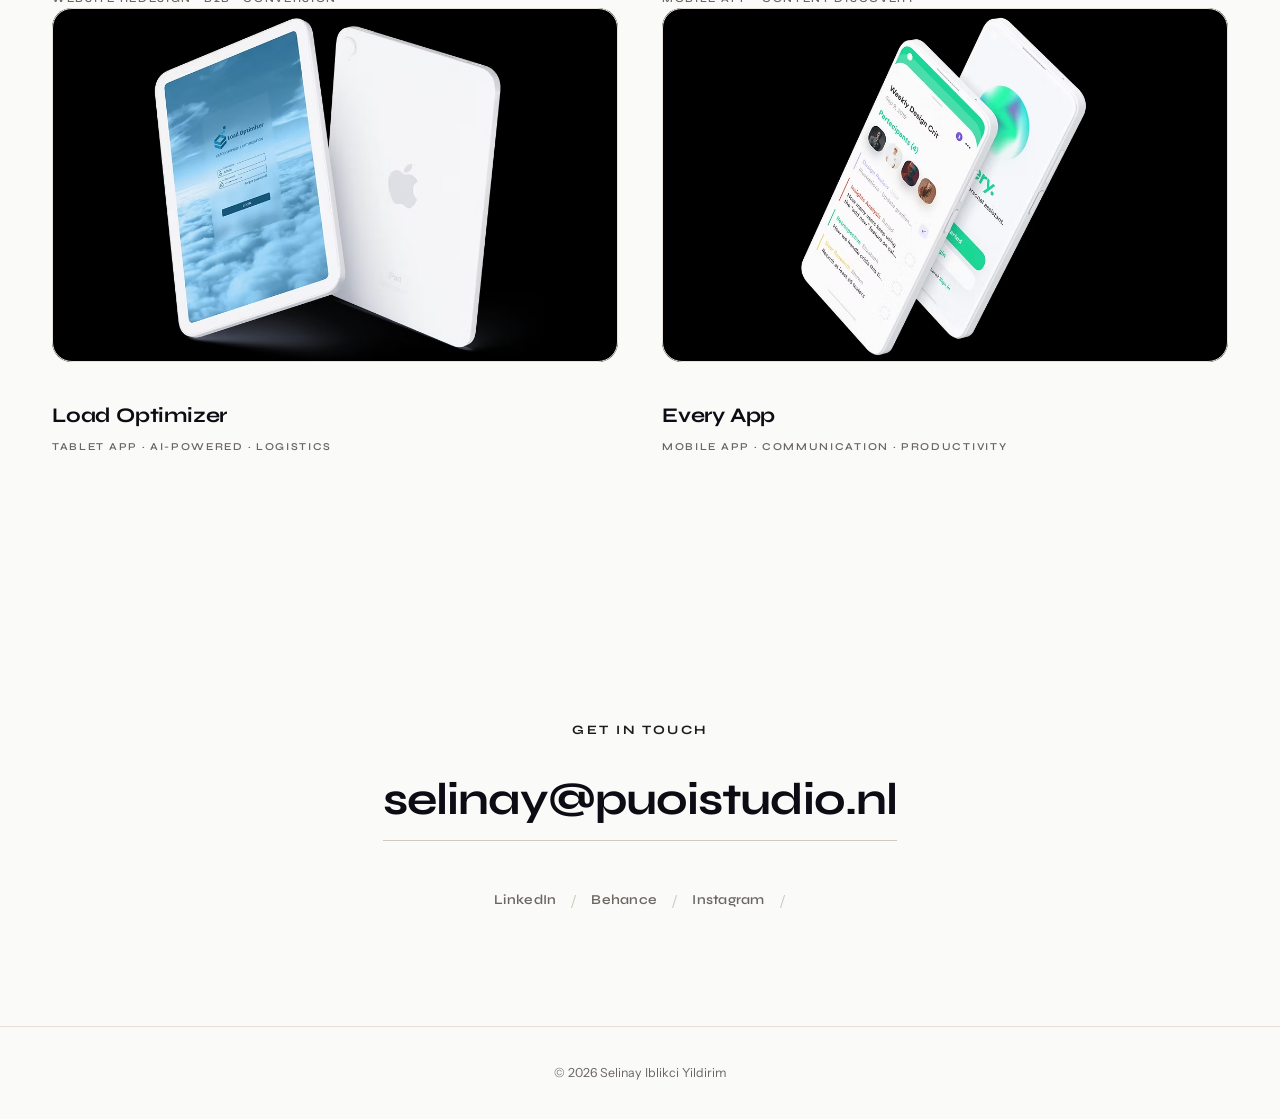
==== commit e358ff77: "HIRKA case study, PO positioning, site cleanup" ====
--- a/index.html
+++ b/index.html
@@ -3,25 +3,26 @@
 <head>
 <meta charset="UTF-8">
 <meta name="viewport" content="width=device-width, initial-scale=1.0">
+<meta name="google-site-verification" content="pfUboGdGkLNMnQPY6Odzy1Mi-IHJ4qjH5fEvnKOb5-w" />
 <link rel="icon" href="favicon.ico" sizes="any">
 <link rel="icon" href="favicon-32.png" type="image/png" sizes="32x32">
 <link rel="icon" href="favicon-16.png" type="image/png" sizes="16x16">
 <link rel="icon" href="favicon.svg" type="image/svg+xml">
 <link rel="apple-touch-icon" href="favicon-32.png">
-<title>Selinay İblikci — Senior Product Designer | Design Systems Specialist</title>
-<meta name="description" content="Portfolio of Selinay İblikci — Senior Product Designer specialising in design systems, end-to-end product design, and brand identity. Based in Amsterdam. UX ontwerper & product designer beschikbaar in Nederland.">
+<title>Selinay Iblikci Yildirim | Product Owner &amp; Product Designer, Amsterdam</title>
+<meta name="description" content="Portfolio of Selinay Iblikci Yildirim, Product Owner and Product Designer. Co-founder of HIRKA, #1 in Weather on the App Store in Türkiye. End-to-end product design, design systems and brand identity. Based in Amsterdam. UX ontwerper & product designer beschikbaar in Nederland.">
 <meta property="og:type" content="website">
 <meta property="og:url" content="https://selinayiblikci.com/">
-<meta property="og:title" content="Selinay İblikci — Senior Product Designer">
-<meta property="og:description" content="Design systems, end-to-end product design, and brand identity. 6+ years building scalable experiences for B2B SaaS. Based in Amsterdam. Available for projects in the Netherlands.">
+<meta property="og:title" content="Selinay Iblikci Yildirim | Product Owner &amp; Product Designer">
+<meta property="og:description" content="Product Owner and Product Designer. Co-founder of HIRKA, #1 in Weather on the App Store in Türkiye. 6+ years in B2B SaaS and design systems. Based in Amsterdam.">
 <meta property="og:image" content="https://selinayiblikci.com/og-image.png">
 <meta name="twitter:card" content="summary_large_image">
-<meta name="twitter:title" content="Selinay İblikci — Senior Product Designer">
-<meta name="twitter:description" content="Design systems, end-to-end product design, and brand identity. Based in Amsterdam.">
+<meta name="twitter:title" content="Selinay Iblikci Yildirim | Product Owner &amp; Product Designer">
+<meta name="twitter:description" content="Product Owner and Product Designer. Co-founder of HIRKA, #1 in Weather on the App Store in Türkiye. Based in Amsterdam.">
 <meta name="twitter:image" content="https://selinayiblikci.com/og-image.png">
 <meta name="robots" content="index, follow">
-<meta name="author" content="Selinay İblikci">
-<meta name="keywords" content="product designer, UX designer, design systems, B2B SaaS, Amsterdam, portfolio, Figma, interaction design, UX ontwerper Amsterdam, product designer Nederland, UX designer Amsterdam, ontwerpsystemen, design bureau Amsterdam, Selinay Iblikci, Selinay İblikci, senior UX designer Nederland, product designer freelance Amsterdam">
+<meta name="author" content="Selinay Iblikci Yildirim">
+<meta name="keywords" content="product owner, product owner Amsterdam, product designer, UX designer, design systems, B2B SaaS, Amsterdam, portfolio, Figma, interaction design, UX ontwerper Amsterdam, product designer Nederland, UX designer Amsterdam, ontwerpsystemen, design bureau Amsterdam, Selinay Iblikci Yildirim, Selinay Iblikci, Selinay İblikci, senior UX designer Nederland, product designer freelance Amsterdam">
 <link rel="canonical" href="https://selinayiblikci.com/">
 <script type="application/ld+json">
 {
@@ -30,9 +31,9 @@
     {
       "@type": "Person",
       "@id": "https://selinayiblikci.com/#person",
-      "name": "Selinay İblikci",
-      "jobTitle": "Senior Product Designer",
-      "description": "Senior Product Designer specialising in design systems, end-to-end product design, and brand identity. Based in Amsterdam.",
+      "name": "Selinay Iblikci Yildirim",
+      "jobTitle": "Product Owner",
+      "description": "Product Owner and Product Designer. End-to-end product design, design systems and brand identity. Based in Amsterdam.",
       "url": "https://selinayiblikci.com",
       "email": "selinay.iblikci@outlook.com",
       "address": {
@@ -41,7 +42,7 @@
         "addressCountry": "NL"
       },
       "sameAs": [
-        "https://linkedin.com/in/selinayyildirim"
+        "https://www.linkedin.com/in/selinayiblikciyildirim/"
       ],
       "knowsAbout": ["Design Systems", "UX Design", "Product Design", "Figma", "B2B SaaS", "User Research", "Interaction Design", "Ontwerpsystemen", "UX ontwerper Amsterdam", "Product designer Nederland"],
       "knowsLanguage": ["en", "nl", "tr"],
@@ -54,15 +55,15 @@
       "@type": "WebSite",
       "@id": "https://selinayiblikci.com/#website",
       "url": "https://selinayiblikci.com",
-      "name": "Selinay İblikci — Portfolio",
+      "name": "Selinay Iblikci Yildirim: Portfolio",
       "author": { "@id": "https://selinayiblikci.com/#person" },
-      "description": "Portfolio of Selinay İblikci, Senior Product Designer based in Amsterdam."
+      "description": "Portfolio of Selinay Iblikci Yildirim, Product Owner and Product Designer based in Amsterdam."
     }
   ]
 }
 </script>
 <style>
-/* Horizontal clip on the root only — overflow-x on body pairs with overflow-y:auto and causes a second vertical scrollbar */
+/* Horizontal clip on the root only - overflow-x on body pairs with overflow-y:auto and causes a second vertical scrollbar */
 html {
   overflow-x: hidden !important;
 }
@@ -71,19 +72,19 @@
 <style>
 :root {
   --bg: #fafaf8;
-  --surface: #f5f3fc;
-  --surface-hover: #ede9fa;
+  --surface: #f3f1ed;
+  --surface-hover: #eae7e1;
   --text: #0d0c14;
-  --text-muted: #6b6578;
-  --accent: #5c3de8;
-  --accent-dim: #7c5fe6;
-  --border: #e4e0f0;
-  --border-light: #cdc7e8;
+  --text-muted: #6b6661;
+  --accent: #1f1d1b;
+  --accent-dim: #57534e;
+  --border: #e5e1da;
+  --border-light: #cfc9bf;
   --heading-font: 'Syne', sans-serif;
   --body-font: 'Instrument Sans', sans-serif;
   /* Site chrome (nav) */
   --nav-font: 'Agdasima', system-ui, -apple-system, sans-serif;
-  /* Work category labels (Design Systems, Brand Identity, …) — not "Selected Work" */
+  /* Work category labels (Design Systems, Brand Identity, …) - not "Selected Work" */
   --work-heading-font: 'Poiret One', system-ui, sans-serif;
 }
 
@@ -287,7 +288,7 @@
   position: absolute;
   left: -10%; top: 20%;
   width: 60%; height: 60%;
-  background: radial-gradient(ellipse at 30% 50%, rgba(92,61,232,0.06) 0%, transparent 65%);
+  background: radial-gradient(ellipse at 30% 50%, rgba(31, 29, 27,0.06) 0%, transparent 65%);
   pointer-events: none;
   z-index: 0;
 }
@@ -453,9 +454,9 @@
   text-transform: uppercase; text-decoration: none; border: none; cursor: pointer;
   border-radius: 10px;
   transition: all 0.3s ease;
-  box-shadow: 0 4px 20px rgba(92,61,232,0.25);
-}
-.btn-primary:hover { background: #4a2fd6; transform: translateY(-2px); box-shadow: 0 8px 32px rgba(92,61,232,0.35); }
+  box-shadow: 0 4px 20px rgba(31, 29, 27,0.25);
+}
+.btn-primary:hover { background: #000; transform: translateY(-2px); box-shadow: 0 8px 32px rgba(31, 29, 27,0.35); }
 .btn-outline {
   display: inline-flex; align-items: center; gap: 10px;
   background: transparent; color: var(--text);
@@ -592,7 +593,7 @@
 .ds-card:hover {
   border-color: var(--border-light);
   border-left-color: var(--accent);
-  background: rgba(196,181,240,0.04);
+  background: rgba(31, 29, 27,0.04);
   transform: translateY(-3px);
 }
 .ds-icon {
@@ -626,7 +627,7 @@
 }
 
 /* ===== SKILLS MARQUEE ===== */
-.skills-bar { padding: 36px 0; border-top: 1px solid var(--border); border-bottom: 1px solid var(--border); overflow: hidden; background: rgba(196,181,240,0.03); }
+.skills-bar { padding: 36px 0; border-top: 1px solid var(--border); border-bottom: 1px solid var(--border); overflow: hidden; background: rgba(31, 29, 27,0.03); }
 .skills-track { display: flex; gap: 56px; animation: scroll 35s linear infinite; width: max-content; }
 .skill-item {
   font-family: var(--heading-font); font-size: 0.82rem; font-weight: 700;
@@ -1108,7 +1109,7 @@
   background: #b8a9e8;
 }
 .ds-thumb-swatch:nth-child(2) {
-  background: rgba(184,169,232,0.14);
+  background: rgba(31, 29, 27,0.14);
 }
 .ds-thumb-swatch:nth-child(3) {
   background: #3d3944;
@@ -1217,7 +1218,7 @@
   transition: outline-color 0.4s ease, transform 0.4s ease;
 }
 .project-card:hover .project-image {
-  outline-color: rgba(92, 61, 232, 0.2);
+  outline-color: rgba(31, 29, 27, 0.2);
   transform: translateY(-3px);
 }
 .project-image::after {
@@ -1333,41 +1334,6 @@
 .small-card-desc { display: none; }
 
 /* ===== CONTACT ===== */
-/* Testimonials */
-.testimonials {
-  padding: 80px 48px; max-width: 1400px; margin: 0 auto;
-}
-.testimonials-label {
-  font-family: var(--heading-font);
-  font-size: 0.72rem; letter-spacing: 0.28em; text-transform: uppercase;
-  color: var(--accent); opacity: 0.7; margin-bottom: 48px;
-}
-.testimonials-grid {
-  display: grid; grid-template-columns: repeat(3, 1fr); gap: 20px;
-}
-.testimonial-card {
-  background: var(--surface);
-  border: 1px solid var(--border);
-  border-radius: 16px; padding: 32px;
-  display: flex; flex-direction: column; gap: 20px;
-}
-.testimonial-quote {
-  font-size: 0.95rem; line-height: 1.7;
-  color: var(--text); flex: 1;
-}
-.testimonial-quote::before { content: '"'; color: var(--accent); font-size: 1.4rem; line-height: 0; vertical-align: -0.3em; margin-right: 2px; }
-.testimonial-author { display: flex; align-items: center; gap: 12px; }
-.testimonial-avatar {
-  width: 38px; height: 38px; border-radius: 10px;
-  display: flex; align-items: center; justify-content: center;
-  font-family: var(--heading-font); font-weight: 800; font-size: 0.9rem;
-  flex-shrink: 0;
-}
-.testimonial-name { font-family: var(--heading-font); font-weight: 700; font-size: 0.85rem; color: var(--text); }
-.testimonial-role { font-size: 0.72rem; color: var(--text-muted); margin-top: 2px; }
-@media (max-width: 900px) { .testimonials-grid { grid-template-columns: 1fr; } }
-@media (max-width: 768px) { .testimonials { padding: 64px 24px; } }
-
 .contact { padding: 104px 48px 112px; max-width: 1400px; margin: 0 auto; text-align: center; }
 .contact-title { font-family: var(--heading-font); font-weight: 800; font-size: clamp(2.5rem, 5vw, 4.5rem); line-height: 1.1; margin-bottom: 28px; }
 .contact-title em { color: var(--accent); }
@@ -1674,7 +1640,7 @@
   font-family: var(--heading-font);
   font-size: clamp(4rem, 8vw, 6rem);
   font-weight: 800;
-  color: rgba(92,61,232,0.07);
+  color: rgba(31, 29, 27,0.07);
   line-height: 1;
   margin-bottom: -20px;
   letter-spacing: -0.03em;
@@ -1691,7 +1657,7 @@
   max-width: 100%;
   word-break: break-word;
   overflow-wrap: break-word;
-  text-shadow: 0 0 40px rgba(92,61,232,0.08);
+  text-shadow: 0 0 40px rgba(31, 29, 27,0.08);
 }
 
 .modal-category-line {
@@ -1726,7 +1692,7 @@
   content: '';
   position: absolute;
   inset: 0;
-  background: rgba(184,169,232,0.05);
+  background: rgba(31, 29, 27,0.05);
   opacity: 0;
   transition: opacity 0.35s ease;
   pointer-events: none;
@@ -2662,6 +2628,21 @@
   text-align: center;
 }
 
+/* ── HIRKA card ──────────────────────────────── */
+.project-card--hirka {
+  margin-bottom: 48px;
+}
+.project-image.project-image--hirka {
+  aspect-ratio: 16/9;
+  background: #5e1426;
+  border-radius: 20px;
+  overflow: hidden;
+}
+.project-image.project-image--hirka img {
+  object-fit: cover;
+  object-position: center 40%;
+}
+
 </style>
 <link rel="stylesheet" href="style.css">
 </head>
@@ -2671,9 +2652,9 @@
 <nav>
   <a href="#" class="nav-logo">Selinay<span>.</span></a>
   <ul class="nav-links">
+    <li><a href="#product-design">Product</a></li>
     <li><a href="#design-systems">Systems</a></li>
     <li><a href="#brand-identity">Brand</a></li>
-    <li><a href="#product-design">Product</a></li>
     <li><a href="#contact">Contact</a></li>
     <li><a href="mailto:selinay@puoistudio.nl" class="nav-available"><span class="nav-available-dot"></span>Available</a></li>
   </ul>
@@ -2685,9 +2666,9 @@
 <div class="nav-mobile" id="mobileMenu" aria-hidden="true">
   <button class="nav-mobile-close" aria-label="Close menu">&times;</button>
   <ul class="nav-mobile-links">
+    <li><a href="#product-design">Product</a></li>
     <li><a href="#design-systems">Systems</a></li>
     <li><a href="#brand-identity">Brand</a></li>
-    <li><a href="#product-design">Product</a></li>
     <li><a href="#contact">Contact</a></li>
   </ul>
 </div>
@@ -2696,9 +2677,9 @@
 <section class="hero" id="hero">
   <div class="hero-grid">
     <div class="hero-content">
-      <div class="hero-eyebrow">Senior Product Designer · Amsterdam</div>
-      <h1 class="hero-title">SELINAY<br>IBLIKCI</h1>
-      <p class="hero-role">Design systems, end-to-end product design, and brand identity. 6+ years building scalable experiences for B2B SaaS.</p>
+      <div class="hero-eyebrow">Product Owner · Product Designer · Amsterdam</div>
+      <h1 class="hero-title">SELINAY<br>IBLIKCI<br>YILDIRIM</h1>
+      <p class="hero-role">I take products from a validated problem to a shipped, measured result. Co-founder and Product Owner of HIRKA, #1 in Weather on the App Store in Türkiye. 6+ years in B2B SaaS and design systems.</p>
       <div class="hero-cta-row">
         <a href="#work" class="btn-primary">Selected Work ↓</a>
         <a href="#contact" class="btn-outline">Get in touch</a>
@@ -2711,7 +2692,7 @@
     <div class="hero-photo-col">
       <div class="hero-photo">
         <div class="photo-frame">
-          <img src="portrait.png" alt="Selinay İblikci">
+          <img src="portrait.png" alt="Selinay Iblikci Yildirim">
         </div>
       </div>
     </div>
@@ -2722,11 +2703,13 @@
 <section class="about reveal" id="about">
   <div class="about-grid">
     <div class="about-text words-reveal">
-      I specialise in <em>design systems</em> and <em>end-to-end product design</em> for complex B2B SaaS products. I help teams move faster by building scalable, token-driven component systems — from audit to Figma library to Storybook. Based in Amsterdam, 6+ years of experience. Available for freelance projects across the Netherlands and remotely.
+      I work where product and design meet. As a <em>Product Owner</em> I validate the problem, set the priorities and make the calls with data. As a <em>product designer</em> I can build what we decide, from user flows to a token-driven design system. 6+ years in B2B SaaS and enterprise dashboards, and now co-founder of HIRKA. Based in Amsterdam, open to Product Owner and Product Designer roles across the Netherlands.
     </div>
 
     <div class="about-experience reveal">
-      <div class="exp-line"><span class="exp-role">Senior UX Designer</span><span class="exp-dot">·</span><span class="exp-company">Anoto</span><span class="exp-dot">·</span><span class="exp-date">Nov 2024–Dec 2025</span></div>
+      <div class="exp-line"><span class="exp-role">Co-founder &amp; Product Owner</span><span class="exp-dot">·</span><span class="exp-company">HIRKA</span><span class="exp-dot">·</span><span class="exp-date">Oct 2026–Present</span></div>
+      <div class="exp-line"><span class="exp-role">Founder &amp; Product Designer</span><span class="exp-dot">·</span><span class="exp-company">PUOI Studio</span><span class="exp-dot">·</span><span class="exp-date">Nov 2024–Present</span></div>
+      <div class="exp-line"><span class="exp-role">Senior UX Designer</span><span class="exp-dot">·</span><span class="exp-company">Anoto</span><span class="exp-dot">·</span><span class="exp-date">Oct 2024–Dec 2025</span></div>
       <div class="exp-line"><span class="exp-role">Freelance Product Designer</span><span class="exp-dot">·</span><span class="exp-company">Independent</span><span class="exp-dot">·</span><span class="exp-date">May 2024–Nov 2024</span></div>
       <div class="exp-line"><span class="exp-role">UX Designer</span><span class="exp-dot">·</span><span class="exp-company">Areal AI</span><span class="exp-dot">·</span><span class="exp-date">Nov 2022–May 2024</span></div>
       <div class="exp-line"><span class="exp-role">UI/UX Designer</span><span class="exp-dot">·</span><span class="exp-company">Treomind</span><span class="exp-dot">·</span><span class="exp-date">May 2019–Nov 2022</span></div>
@@ -2741,6 +2724,51 @@
   <header class="work-header reveal">
     <h2 class="work-title" id="work-heading">Selected Work</h2>
   </header>
+
+  <!-- Product Case Studies - 2-col after Design Systems -->
+  <section id="product-design" class="work-category-block" aria-labelledby="work-cat-product-design">
+    <h3 class="work-category-title reveal" id="work-cat-product-design">Product Design</h3>
+
+    <a class="project-card project-card--hirka reveal" href="hirka-case-study.html" target="_blank" rel="noopener noreferrer">
+      <div class="project-image project-image--hirka">
+        <img src="images/projects/hirka/cover-card.jpg" alt="HIRKA app screens: My wardrobe, Coat weather and Share your card" width="2000" height="1250" loading="lazy">
+      </div>
+      <div class="project-info">
+        <h4 class="project-name">HIRKA: From a Viral Reel to #1 in Weather</h4>
+        <div class="project-category">Co-founder &amp; Product Owner · A PUOI Studio product · 0→1 · iOS &amp; Android</div>
+      </div>
+    </a>
+
+    <div class="project-grid--2col">
+
+      <a class="project-card reveal" href="product-case-study.html" target="_blank" rel="noopener noreferrer">
+        <div class="project-image project-image--ql" aria-hidden="true">
+          <div class="ql-wordmark-wrap">
+            <div class="ql-wordmark"><strong>quill</strong>learn</div>
+            <div class="ql-wordmark-tag">Learning Management Platform</div>
+          </div>
+        </div>
+        <div class="project-info">
+          <h4 class="project-name">Quill Learn: LMS Product Design</h4>
+          <div class="project-category">Product Design · EdTech · B2B SaaS · End-to-End</div>
+        </div>
+      </a>
+
+      <a class="project-card reveal" href="kith-case-study.html" target="_blank" rel="noopener noreferrer">
+        <div class="project-image project-image--kith" aria-hidden="true">
+          <div style="display:flex; flex-direction:column; align-items:center;">
+            <div class="kith-card-wordmark">kith</div>
+            <div class="kith-card-tag">Career Mentorship App</div>
+          </div>
+        </div>
+        <div class="project-info">
+          <h4 class="project-name">KITH: Career Mentorship App</h4>
+          <div class="project-category">Mobile UX · iOS · Career Tech · 0→1</div>
+        </div>
+      </a>
+
+    </div>
+  </section>
 
   <section id="design-systems" class="work-category-block" aria-labelledby="work-cat-design-systems">
     <h3 class="work-category-title reveal" id="work-cat-design-systems">Design Systems</h3>
@@ -2949,40 +2977,6 @@
     </div>
   </section>
 
-  <!-- Product Case Studies — 2-col after Design Systems -->
-  <section id="product-design" class="work-category-block" aria-labelledby="work-cat-product-design">
-    <h3 class="work-category-title reveal" id="work-cat-product-design">Product Design</h3>
-    <div class="project-grid--2col">
-
-      <a class="project-card reveal" href="product-case-study.html" target="_blank" rel="noopener noreferrer">
-        <div class="project-image project-image--ql" aria-hidden="true">
-          <div class="ql-wordmark-wrap">
-            <div class="ql-wordmark"><strong>quill</strong>learn</div>
-            <div class="ql-wordmark-tag">Learning Management Platform</div>
-          </div>
-        </div>
-        <div class="project-info">
-          <h4 class="project-name">Quill Learn — LMS Product Design</h4>
-          <div class="project-category">Product Design · EdTech · B2B SaaS · End-to-End</div>
-        </div>
-      </a>
-
-      <a class="project-card reveal" href="kith-case-study.html" target="_blank" rel="noopener noreferrer">
-        <div class="project-image project-image--kith" aria-hidden="true">
-          <div style="display:flex; flex-direction:column; align-items:center;">
-            <div class="kith-card-wordmark">kith</div>
-            <div class="kith-card-tag">Career Mentorship App</div>
-          </div>
-        </div>
-        <div class="project-info">
-          <h4 class="project-name">KITH — Career Mentorship App</h4>
-          <div class="project-category">Mobile UX · iOS · Career Tech · 0→1</div>
-        </div>
-      </a>
-
-    </div>
-  </section>
-
   <section id="brand-identity" class="work-category-block" aria-labelledby="work-cat-brand-identity">
     <h3 class="work-category-title reveal" id="work-cat-brand-identity">Brand Identity</h3>
     <div class="project-grid">
@@ -2992,7 +2986,7 @@
         <img src="images/projects/brand-identity/logo.svg" alt="PUOI logo" width="770" height="811" loading="lazy">
       </div>
       <div class="project-info">
-        <h4 class="project-name">PUOI Studio — Brand Identity</h4>
+        <h4 class="project-name">PUOI Studio: Brand Identity</h4>
         <div class="project-category">Brand Identity · Visual Design · Brand Guidelines</div>
       </div>
     </a>
@@ -3019,7 +3013,7 @@
         </div>
       </div>
       <div class="project-info">
-        <h4 class="project-name">MOCHI — Brand Identity & Café Design</h4>
+        <h4 class="project-name">MOCHI: Brand Identity & Café Design</h4>
         <div class="project-category">Brand Identity · Mascot Design · Packaging · Campaign</div>
       </div>
     </a>
@@ -3037,7 +3031,7 @@
         </div>
       </div>
       <div class="project-info">
-        <h4 class="project-name">LUMA — Brand Identity & Ceramics</h4>
+        <h4 class="project-name">LUMA: Brand Identity & Ceramics</h4>
         <div class="project-category">Brand Identity · Art Direction · Packaging · Campaign</div>
       </div>
     </a>
@@ -3056,7 +3050,7 @@
         </div>
       </div>
       <div class="project-info">
-        <h4 class="project-name">GROVE — Brand Identity & Packaging</h4>
+        <h4 class="project-name">GROVE: Brand Identity & Packaging</h4>
         <div class="project-category">Brand Identity · Packaging Design · Art Direction · Campaign</div>
       </div>
     </a>
@@ -3075,7 +3069,7 @@
         </div>
       </div>
       <div class="project-info">
-        <h4 class="project-name">PLUME — Brand Identity & Stationery</h4>
+        <h4 class="project-name">PLUME: Brand Identity & Stationery</h4>
         <div class="project-category">Brand Identity · Packaging Design · Art Direction · Campaign</div>
       </div>
     </a>
@@ -3165,55 +3159,13 @@
 
 </section>
 
-<!-- TESTIMONIALS -->
-<section class="testimonials reveal">
-  <div class="testimonials-label">Kind Words</div>
-  <div class="testimonials-grid">
-
-    <div class="testimonial-card">
-      <p class="testimonial-quote">Selinay took Quill Learn from a scattered feature list to a coherent product. She ran the research, mapped the flows, built the design system, and delivered screens that our engineers actually enjoyed implementing. Onboarding retention went up 34% after launch.</p>
-      <div class="testimonial-author">
-        <div class="testimonial-avatar" style="background:rgba(255,106,20,0.12); color:#ff6a14;">J</div>
-        <div>
-          <div class="testimonial-name">James Okafor</div>
-          <div class="testimonial-role">CEO · Quill Learn *</div>
-        </div>
-      </div>
-    </div>
-
-    <div class="testimonial-card">
-      <p class="testimonial-quote">We came to Selinay with a logo idea and left with a full world — packaging, campaign tone, café signage, social templates. She understood that MOCHI wasn't just a dessert brand, it was a feeling. Every asset felt cohesive and deeply considered.</p>
-      <div class="testimonial-author">
-        <div class="testimonial-avatar" style="background:rgba(26,35,50,0.08); color:#1a2332;">M</div>
-        <div>
-          <div class="testimonial-name">Mia Hartmann</div>
-          <div class="testimonial-role">Founder · MOCHI Soft Serve *</div>
-        </div>
-      </div>
-    </div>
-
-    <div class="testimonial-card">
-      <p class="testimonial-quote">The KITH project showed Selinay at her best — deep user research, tight information architecture, and a visual language that felt premium without being cold. The trust signals she designed into the mentor profile drove our highest session booking rate in testing.</p>
-      <div class="testimonial-author">
-        <div class="testimonial-avatar" style="background:rgba(255,214,0,0.2); color:#8a6f00;">L</div>
-        <div>
-          <div class="testimonial-name">Lena Voss</div>
-          <div class="testimonial-role">Product Lead · KITH *</div>
-        </div>
-      </div>
-    </div>
-
-  </div>
-  <p style="margin-top:20px; font-size:0.72rem; color:var(--text-muted); opacity:0.5; text-align:right;">* Fictional characters from case study projects</p>
-</section>
-
 <!-- CONTACT -->
 <section class="contact reveal" id="contact">
   <div>
     <div class="contact-kicker">Get in touch</div>
     <a href="mailto:selinay@puoistudio.nl">selinay@puoistudio.nl</a>
     <div class="social-links">
-      <a href="https://www.linkedin.com/in/selinayiblikci/" target="_blank" class="social-link">LinkedIn</a><span class="social-sep">/</span>
+      <a href="https://www.linkedin.com/in/selinayiblikciyildirim/" target="_blank" rel="noopener noreferrer" class="social-link">LinkedIn</a><span class="social-sep">/</span>
       <a href="https://www.behance.net/selinayiblikcii" target="_blank" class="social-link">Behance</a><span class="social-sep">/</span>
       <a href="https://www.instagram.com/selinayiblikci" target="_blank" class="social-link">Instagram</a><span class="social-sep">/</span>
     </div>
@@ -3221,7 +3173,7 @@
 </section>
 
 <footer class="reveal">
-  <span>&copy; 2026 Selinay İblikci</span>
+  <span>&copy; 2026 Selinay Iblikci Yildirim</span>
 </footer>
 
 <div class="project-modal" id="projectModal">
@@ -3276,7 +3228,7 @@
 document.querySelectorAll('.reveal').forEach(el => observer.observe(el));
 document.querySelectorAll('.words-reveal').forEach(el => observer.observe(el));
 
-// Smooth scroll (in-page #anchors only — never mailto: or other schemes)
+// Smooth scroll (in-page #anchors only, never mailto: or other schemes)
 document.querySelectorAll('a[href^="#"]').forEach((a) => {
   const raw = a.getAttribute('href');
   if (!raw || raw === '#' || !raw.startsWith('#')) return;
@@ -3426,7 +3378,7 @@
     '<section class="inq-band inq-band--features reveal">' +
       '<p class="inq-band-label">Feature tutorial</p>' +
       '<h3 class="inq-band-title">Teaching the product, one screen at a time</h3>' +
-      '<p class="inq-band-lede">Each tutorial screen uses consistent hand-drawn illustrations with orange accents — reinforcing the analog-meets-digital brand while introducing transcription, cloud sync, audio recording, and pen memory management.</p>' +
+      '<p class="inq-band-lede">Each tutorial screen uses consistent hand-drawn illustrations with orange accents, reinforcing the analog-meets-digital brand while introducing transcription, cloud sync, audio recording, and pen memory management.</p>' +
       '<div class="inq-scroll-outer">' +
         '<div class="inq-scroll-fade" aria-hidden="true"></div>' +
         '<div class="inq-scroll-row" role="region" aria-label="Feature tutorial screens" tabindex="0">' +
@@ -3450,7 +3402,7 @@
     '<section class="inq-band inq-band--onboarding reveal">' +
       '<p class="inq-band-label">Core experience</p>' +
       '<h3 class="inq-band-title">The page stays visible. Everything else orbits it.</h3>' +
-      '<p class="inq-band-lede">The main screen keeps handwritten pages front and center. Search, recording, AI chat, and camera actions live in the action bar — always accessible, never replacing the page. Recent notes and tag-based navigation sit below, following the notebook mental model.</p>' +
+      '<p class="inq-band-lede">The main screen keeps handwritten pages front and center. Search, recording, AI chat, and camera actions live in the action bar, always accessible, never replacing the page. Recent notes and tag-based navigation sit below, following the notebook mental model.</p>' +
       '<div class="inq-scroll-outer">' +
         '<div class="inq-scroll-fade" aria-hidden="true"></div>' +
         '<div class="inq-scroll-row" role="region" aria-label="Main screen and navigation" tabindex="0">' +
@@ -3462,7 +3414,7 @@
     '<section class="inq-band inq-band--features reveal">' +
       '<p class="inq-band-label">Search &amp; discovery</p>' +
       '<h3 class="inq-band-title">Find without losing your place</h3>' +
-      '<p class="inq-band-lede">Search opens as a bottom sheet — the page never disappears. Type-based and tag-based filters let users narrow results by content type (pages, recordings, photos) and subject tags (Biology, Physics, Chemistry). The filter system was designed from card sorting sessions that revealed subject-based mental models.</p>' +
+      '<p class="inq-band-lede">Search opens as a bottom sheet, the page never disappears. Type-based and tag-based filters let users narrow results by content type (pages, recordings, photos) and subject tags (Biology, Physics, Chemistry). The filter system was designed from card sorting sessions that revealed subject-based mental models.</p>' +
       '<div class="inq-scroll-outer">' +
         '<div class="inq-scroll-fade" aria-hidden="true"></div>' +
         '<div class="inq-scroll-row" role="region" aria-label="Search and filtering" tabindex="0">' +
@@ -3474,13 +3426,13 @@
     '<section class="inq-band inq-band--dark reveal">' +
       '<div class="inq-hero-single">' +
         '<img class="inq-hero-img" src="' + inqMainImg('sectionselect.png') + '" alt="Handwriting transcription and section selection" loading="lazy" height="440">' +
-        '<p class="inq-hero-caption">AI-powered handwriting transcription — including mathematical formulas</p>' +
+        '<p class="inq-hero-caption">AI-powered handwriting transcription, including mathematical formulas</p>' +
       '</div>' +
     '</section>' +
     '<section class="inq-band inq-band--onboarding reveal">' +
       '<p class="inq-band-label">Sharing</p>' +
       '<h3 class="inq-band-title">Share content, not files</h3>' +
-      '<p class="inq-band-lede">The share flow lets users choose what to share — specific content on a page (text, formulas, charts, diagrams), the whole page, or the entire notebook. Export formats include LaTeX and Wolfram Language for academic use, reflecting the education-first approach.</p>' +
+      '<p class="inq-band-lede">The share flow lets users choose what to share, specific content on a page (text, formulas, charts, diagrams), the whole page, or the entire notebook. Export formats include LaTeX and Wolfram Language for academic use, reflecting the education-first approach.</p>' +
       '<div class="inq-scroll-outer">' +
         '<div class="inq-scroll-fade" aria-hidden="true"></div>' +
         '<div class="inq-scroll-row" role="region" aria-label="Sharing and export" tabindex="0">' +
@@ -3493,7 +3445,7 @@
     '<section class="inq-band inq-band--onboarding reveal">' +
       '<p class="inq-band-label">Web platform</p>' +
       '<h3 class="inq-band-title">The same experience, across devices</h3>' +
-      '<p class="inq-band-lede">The Inq web app extends the smart pen ecosystem to desktop. Users access their handwritten pages, transcriptions, voice recordings, and AI-powered tools through the browser — the same content, synced seamlessly from pen to screen.</p>' +
+      '<p class="inq-band-lede">The Inq web app extends the smart pen ecosystem to desktop. Users access their handwritten pages, transcriptions, voice recordings, and AI-powered tools through the browser, the same content, synced seamlessly from pen to screen.</p>' +
       inqWebBrowser(false, 'AIChat.png', 'AI-powered note assistant in the web app') +
       '<p class="inq-web-caption">Magic Wand AI assistant helps users understand content, solve equations, and explore notes</p>' +
     '</section>' +
@@ -3503,7 +3455,7 @@
     '</section>' +
     '<section class="inq-band inq-band--features reveal">' +
       inqWebBrowser(false, 'VoiceRecordings.png', 'Voice recordings linked to notes') +
-      '<p class="inq-web-caption">Voice recordings linked to handwritten pages — tap a note to jump to that moment in the recording</p>' +
+      '<p class="inq-web-caption">Voice recordings linked to handwritten pages, tap a note to jump to that moment in the recording</p>' +
     '</section>' +
     '</div>'
   );
@@ -3578,22 +3530,22 @@
     number: 1,
     category: 'Mobile App \u00b7 AI-Assisted \u00b7 Productivity',
     title: 'Inq Smart Pen App',
-    role: 'UI/UX Designer \u2014 end-to-end',
+    role: 'UI/UX Designer: end-to-end',
     scope: 'User Research \u00b7 Competitive Analysis \u00b7 IA \u00b7 Interaction Design \u00b7 Visual Design',
     type: 'Mobile Application',
     methods: ['User Interviews', 'Competitive Analysis', 'IA Testing', 'Contextual Inquiry', 'Progressive Disclosure', 'Cognitive Load Theory'],
-    problem: '<p>Every note-taking app I tested made the same mistake\u2014they treated handwritten notes like files. But people don\u2019t think in files. They think in pages.</p><p>The navigation was killing spatial memory. Flat lists replaced the natural flow of flipping through a notebook. And every time you searched for something, you lost your place entirely.</p><p>I set one rule for myself: the page stays visible. Everything else had to orbit that.</p>',
+    problem: '<p>Every note-taking app I tested made the same mistake, they treated handwritten notes like files. But people don\u2019t think in files. They think in pages.</p><p>The navigation was killing spatial memory. Flat lists replaced the natural flow of flipping through a notebook. And every time you searched for something, you lost your place entirely.</p><p>I set one rule for myself: the page stays visible. Everything else had to orbit that.</p>',
     processSteps: [
-      'I started with contextual inquiry\u2014watching real people take notes where they actually work, not in a lab.',
+      'I started with contextual inquiry, watching real people take notes where they actually work, not in a lab.',
       'Six user interviews surfaced the same insight: the mental model is page-based, not file-based. I benchmarked GoodNotes, Apple Notes, and Notion to see who honoured the primary view.',
-      'I capped cognitive load in overlays\u2014never more than four action groups visible at once.',
-      'Search, filters, and AI open as bottom sheets so nothing replaces the page\u2014classic progressive disclosure.',
+      'I capped cognitive load in overlays, never more than four action groups visible at once.',
+      'Search, filters, and AI open as bottom sheets so nothing replaces the page, classic progressive disclosure.',
       'Notebook-style navigation follows Jakob\u2019s Law: it should feel like something you already know.',
       'AI lands as inline annotations (Von Restorff) and I pushed primary controls into the thumb zone with Fitts\u2019s Law in mind.'
     ],
     principles: [
       { name: 'Cognitive Load Theory', desc: 'If the interface shouts, people stop writing. I kept each overlay to a tight set of tools so attention stays on the ink.' },
-      { name: 'Jakob\u2019s Law', desc: 'Borrow from notebooks and familiar apps\u2014spatial memory is real, and the UI has to respect it.' },
+      { name: 'Jakob\u2019s Law', desc: 'Borrow from notebooks and familiar apps, spatial memory is real, and the UI has to respect it.' },
       { name: 'Progressive Disclosure', desc: 'Power lives in sheets and panels that slide up; the page never gets swapped out from under you.' },
       { name: 'Fitts\u2019s Law', desc: 'The stuff you tap all day sits where your thumb already is.' }
     ],
@@ -3602,31 +3554,31 @@
       { value: '3', label: 'competitors I tore apart for view persistence' },
       { value: '100%', label: 'of flows where the page stayed on screen' }
     ],
-    outcome: 'What shipped is a note experience built around the handwritten page\u2014tools, AI, and navigation sit beside the work instead of replacing it.'
+    outcome: 'What shipped is a note experience built around the handwritten page, tools, AI, and navigation sit beside the work instead of replacing it.'
   },
   prepress: {
     image: 'img-prepress.png',
     number: 3,
     category: 'B2B SaaS \u00b7 Workflow Automation \u00b7 Web Platform',
     title: 'Prepress AI',
-    role: 'UI/UX Designer \u2014 end-to-end',
+    role: 'UI/UX Designer: end-to-end',
     scope: 'User Research \u00b7 IA \u00b7 Interaction Design \u00b7 Visual Design \u00b7 Usability Testing',
     type: 'B2B SaaS \u00b7 Web Platform',
     methods: ['Contextual Inquiry', 'Card Sorting', 'Tree Testing', 'RICE Scoring', 'Design Tokens', 'Usability Testing'],
-    problem: '<p>Print shops were bleeding time across three different worlds\u2014files in one place, preflight in another, retouching somewhere else. Version control was a myth.</p><p>Manual checks meant human error was part of the process. Every app switch was context-switch tax nobody was billing for.</p><p>I wanted one surface where production staff could trust the system to catch mistakes before ink hit paper.</p>',
+    problem: '<p>Print shops were bleeding time across three different worlds, files in one place, preflight in another, retouching somewhere else. Version control was a myth.</p><p>Manual checks meant human error was part of the process. Every app switch was context-switch tax nobody was billing for.</p><p>I wanted one surface where production staff could trust the system to catch mistakes before ink hit paper.</p>',
     processSteps: [
-      'I hung out on the shop floor\u2014contextual inquiry beats guessing from a conference room.',
+      'I hung out on the shop floor, contextual inquiry beats guessing from a conference room.',
       'RICE helped me argue what to fix first instead of what sounded impressive.',
       'Open card sorting with production staff exposed how they actually bucket work.',
       'Tree testing proved the IA before we paid for pixels.',
-      'I merged everything into three modules\u2014files, preflight, image\u2014with two levels of nav max.',
+      'I merged everything into three modules, files, preflight, image, with two levels of nav max.',
       'Dashboard rules: lead with the number they care about; every status should suggest a next step. Two test rounds with real staff closed the loop.'
     ],
     principles: [
-      { name: 'Contextual Inquiry', desc: 'You don\u2019t learn prepress from a prototype in isolation\u2014noise, deadlines, and machines matter.' },
-      { name: 'RICE Scoring', desc: 'Reach \u00d7 impact, tempered by confidence and effort\u2014so politics lose to evidence.' },
+      { name: 'Contextual Inquiry', desc: 'You don\u2019t learn prepress from a prototype in isolation, noise, deadlines, and machines matter.' },
+      { name: 'RICE Scoring', desc: 'Reach \u00d7 impact, tempered by confidence and effort, so politics lose to evidence.' },
       { name: 'Card sort + tree test', desc: 'Sorts expose mental models; trees prove people can find things before engineering starts.' },
-      { name: 'Error prevention', desc: 'Automate the check before the mistake ships\u2014recovery is expensive at press time.' }
+      { name: 'Error prevention', desc: 'Automate the check before the mistake ships, recovery is expensive at press time.' }
     ],
     designSystem: '<ul><li>Figma library: forms, tables, status chips, modals, dense data views.</li><li>Shared colour and type tokens across all three modules.</li><li>Docs with variants, do/don\u2019t, and copy-paste-ready specs.</li><li>Semantic naming so \u201cprimary\u201d survives a rebrand.</li></ul>',
     metrics: [
@@ -3634,25 +3586,25 @@
       { value: '2', label: 'usability rounds with production staff' },
       { value: '\u22642', label: 'levels deep in the nav' }
     ],
-    outcome: 'Teams ship prepress work without tab-hopping\u2014preflight catches issues early, the system scales because the kit is shared, and the IA was validated before a single route shipped.'
+    outcome: 'Teams ship prepress work without tab-hopping, preflight catches issues early, the system scales because the kit is shared, and the IA was validated before a single route shipped.'
   },
   agency: {
     image: 'img-agency.png',
     number: 4,
     category: 'Website Redesign \u00b7 B2B \u00b7 Conversion',
     title: 'Digital Agency Website Redesign',
-    role: 'UI/UX Designer \u2014 end-to-end',
+    role: 'UI/UX Designer: end-to-end',
     scope: 'UX Audit \u00b7 User Research \u00b7 IA \u00b7 Visual Design \u00b7 Responsive Design',
     type: 'B2B Website',
     methods: ['UX Audit', 'Heuristic Evaluation', 'Analytics Review', 'First Click Testing', 'F-Pattern Layout', 'Gestalt Principles'],
-    problem: '<p>The site had grown like a junk drawer\u2014every new service got a bandage, nothing felt intentional. The work in the portfolio deserved better than the wrapper around it.</p><p>The homepage shouted twelve things at once (classic Hick\u2019s Law). Hierarchy was flat, so nothing won. CTAs competed with each other and still lost.</p><p>I needed a ruthless filter: if a block didn\u2019t move a serious buyer forward, it left.</p>',
+    problem: '<p>The site had grown like a junk drawer, every new service got a bandage, nothing felt intentional. The work in the portfolio deserved better than the wrapper around it.</p><p>The homepage shouted twelve things at once (classic Hick\u2019s Law). Hierarchy was flat, so nothing won. CTAs competed with each other and still lost.</p><p>I needed a ruthless filter: if a block didn\u2019t move a serious buyer forward, it left.</p>',
     processSteps: [
       'I held every section to four questions: what do you do, have you done it before, can I trust you, how do I reach you. No answer? Cut.',
-      'I leaned on F-pattern layout for dense pages\u2014headlines and proof live where eyes land first.',
+      'I leaned on F-pattern layout for dense pages, headlines and proof live where eyes land first.',
       'Gestalt grouping tied related services together so scanning felt effortless.',
-      'IA became positioning \u2192 proof \u2192 social proof \u2192 contact\u2014the order a real pitch follows.',
+      'IA became positioning \u2192 proof \u2192 social proof \u2192 contact, the order a real pitch follows.',
       'First-click tests: 87%+ hit the right CTA on try one.',
-      'One dominant CTA per viewport (Von Restorff)\u2014everything else steps back.'
+      'One dominant CTA per viewport (Von Restorff), everything else steps back.'
     ],
     principles: [
       { name: 'Hick\u2019s Law', desc: 'One sharp story beats twelve half-stories competing for attention.' },
@@ -3665,7 +3617,7 @@
       { value: '4', label: 'questions every block had to answer' },
       { value: '10', label: 'heuristics in the audit stack' }
     ],
-    outcome: 'The live site walks a prospect from \u201cwho are you\u201d to \u201clet\u2019s talk\u201d without detours\u2014because the structure matches how people actually buy creative work.'
+    outcome: 'The live site walks a prospect from \u201cwho are you\u201d to \u201clet\u2019s talk\u201d without detours, because the structure matches how people actually buy creative work.'
   },
   audiobooks: {
     image: 'img-audiobooks.png',
@@ -3676,26 +3628,26 @@
     scope: 'UI Design \u00b7 Interaction Design \u00b7 Visual Design',
     type: 'Mobile Application',
     methods: ['Hick\'s Law', 'Progressive Disclosure', 'Cognitive Load Theory', 'Gestalt Principles', 'Fitts\'s Law'],
-    problem: '<p>Genre grids look logical in a spreadsheet; they feel cruel when you\u2019re tired on a train and just want something that fits your head.</p><p>Twenty-plus categories isn\u2019t discovery\u2014it\u2019s Hick\u2019s Law with a smile. Browse-first UI makes people scroll inventory instead of finding a match.</p><p>I pitched concept-led search: start from what you mean, let the system narrow the shelf.</p>',
+    problem: '<p>Genre grids look logical in a spreadsheet; they feel cruel when you\u2019re tired on a train and just want something that fits your head.</p><p>Twenty-plus categories isn\u2019t discovery: it\u2019s Hick\u2019s Law with a smile. Browse-first UI makes people scroll inventory instead of finding a match.</p><p>I pitched concept-led search: start from what you mean, let the system narrow the shelf.</p>',
     processSteps: [
-      'I replaced the genre maze with concept input\u2014fewer upfront choices, tighter results.',
+      'I replaced the genre maze with concept input, fewer upfront choices, tighter results.',
       'The player stays clean: play/pause first; speed, bookmarks, and chapters appear only when you go looking.',
-      'Dark UI on purpose\u2014most listening is low light, commute, or almost-asleep.',
-      'Metadata clusters sit tight (Gestalt)\u2014title, author, duration read as one glance.',
+      'Dark UI on purpose: most listening is low light, commute, or almost-asleep.',
+      'Metadata clusters sit tight (Gestalt), title, author, duration read as one glance.',
       'Fitts\u2019s Law: the thumb lives on the big play control; secondary taps are smaller on purpose.'
     ],
     principles: [
-      { name: 'Hick\u2019s Law', desc: 'Concepts beat endless aisles\u2014less browsing, more \u201cthat\u2019s exactly it.\u201d' },
+      { name: 'Hick\u2019s Law', desc: 'Concepts beat endless aisles: less browsing, more \u201cthat\u2019s exactly it.\u201d' },
       { name: 'Progressive disclosure', desc: 'Power features wait backstage so listening never feels like settings hell.' },
       { name: 'Fitts\u2019s Law', desc: 'Primary actions are big and thumb-friendly; the rest can whisper.' },
       { name: 'Gestalt proximity', desc: 'If it belongs together visually, people read it as one idea.' }
     ],
     metrics: [
       { value: '80%', label: 'fewer browse choices at entry' },
-      { value: '2', label: 'layers\u2014primary listen vs. advanced' },
+      { value: '2', label: 'layers, primary listen vs. advanced' },
       { value: 'Dark', label: 'UI tuned for low-light listening' }
     ],
-    outcome: 'Discovery feels personal again\u2014you name the intent, the app trims the noise, and the player stays out of the way until you need more.'
+    outcome: 'Discovery feels personal again: you name the intent, the app trims the noise, and the player stays out of the way until you need more.'
   },
   jobspot: {
     image: 'img-jobspot.png',
@@ -3706,26 +3658,26 @@
     scope: 'UI Design \u00b7 User Flows \u00b7 Visual Design \u00b7 Onboarding Design',
     type: 'Mobile Application',
     methods: ['Form UX Laws', 'Onboarding Patterns', 'Progressive Disclosure', 'Hick\'s Law', 'Illustration-Driven UI'],
-    problem: '<p>Most job apps treat you like a row in a spreadsheet\u2014same feed, same filters, no memory of what you actually care about.</p><p>Long signup walls don\u2019t feel \u201cprofessional\u201d; they feel like punishment. Every extra field is tax on conversion.</p><p>I wanted profiles rich enough to match well, but built in bites people would actually finish.</p>',
+    problem: '<p>Most job apps treat you like a row in a spreadsheet, same feed, same filters, no memory of what you actually care about.</p><p>Long signup walls don\u2019t feel \u201cprofessional\u201d; they feel like punishment. Every extra field is tax on conversion.</p><p>I wanted profiles rich enough to match well, but built in bites people would actually finish.</p>',
     processSteps: [
-      'I broke profile setup into a progressive flow\u2014one theme per screen, not one endless form.',
+      'I broke profile setup into a progressive flow, one theme per screen, not one endless form.',
       'Form UX laws for real: single column, labels up top, inline validation, smart defaults, autofill-friendly.',
       'Custom illustrations at each step to kill the \u201cwhy am I doing this\u201d anxiety.',
-      'Results start with recommendations, not an infinite scroll\u2014Hick\u2019s Law on the job list too.',
-      'Profile completion gets a small celebration\u2014Peak-End so the ending isn\u2019t a sigh of relief alone.'
+      'Results start with recommendations, not an infinite scroll, Hick\u2019s Law on the job list too.',
+      'Profile completion gets a small celebration, Peak-End so the ending isn\u2019t a sigh of relief alone.'
     ],
     principles: [
-      { name: 'Form UX', desc: 'Friction is measurable\u2014I designed for completion, not for \u201cwe might need that field someday.\u201d' },
+      { name: 'Form UX', desc: 'Friction is measurable: I designed for completion, not for \u201cwe might need that field someday.\u201d' },
       { name: 'Onboarding triad', desc: 'Time to value, progressive complexity, and a moment that says \u201cyou\u2019re in.\u201d' },
-      { name: 'Peak-End Rule', desc: 'People remember the last beat\u2014I made it feel earned, not empty.' },
-      { name: 'Hick\u2019s Law', desc: 'Recommendations first, filters second\u2014browsing is optional, not mandatory.' }
+      { name: 'Peak-End Rule', desc: 'People remember the last beat, I made it feel earned, not empty.' },
+      { name: 'Hick\u2019s Law', desc: 'Recommendations first, filters second, browsing is optional, not mandatory.' }
     ],
     metrics: [
       { value: '1', label: 'question focus per screen' },
       { value: '5', label: 'onboarding steps' },
       { value: '\u2713', label: 'inline validation throughout' }
     ],
-    outcome: 'Candidates build a real profile without rage-quitting\u2014and the app can finally match on substance, not just keywords.'
+    outcome: 'Candidates build a real profile without rage-quitting, and the app can finally match on substance, not just keywords.'
   },
   loadopt: {
     image: 'img-loadopt.png',
@@ -3736,19 +3688,19 @@
     scope: 'UI Design \u00b7 Dashboard Design \u00b7 Visual Design',
     type: 'Tablet Application',
     methods: ['Dashboard Design Principles', 'Fitts\'s Law', 'Cognitive Load Theory', 'Error Prevention', 'Data Visualisation'],
-    problem: '<p>Load planning isn\u2019t a spreadsheet exercise\u2014it\u2019s time-pressured, high-stakes, and when it goes wrong, fuel and safety pay the bill.</p><p>Throw a dense dashboard at an ops person and you don\u2019t get \u201cpower user\u201d\u2014you get mistakes.</p><p>I designed for one-handed iPad use on the floor: the hero metric first, the AI legible, and prevention before apology.</p>',
+    problem: '<p>Load planning isn\u2019t a spreadsheet exercise, it\u2019s time-pressured, high-stakes, and when it goes wrong, fuel and safety pay the bill.</p><p>Throw a dense dashboard at an ops person and you don\u2019t get \u201cpower user\u201d, you get mistakes.</p><p>I designed for one-handed iPad use on the floor: the hero metric first, the AI legible, and prevention before apology.</p>',
     processSteps: [
-      'Cargo capacity leads\u2014big, immediate, impossible to miss.',
+      'Cargo capacity leads: big, immediate, impossible to miss.',
       'Targets and thumbs: large hit areas in ergonomic zones for one-handed tablet work.',
-      'AI output shows as clear load diagrams plus confidence\u2014if you can\u2019t read the decision, you won\u2019t trust it.',
+      'AI output shows as clear load diagrams plus confidence, if you can\u2019t read the decision, you won\u2019t trust it.',
       'Nielsen #5 for real: block bad states before they happen, not toast after.',
       'Timestamps on every metric so nobody optimises on stale data.',
-      'Empty states coach: \u201cNo plan yet\u2014pick an aircraft type and we\u2019ll start.\u201d'
+      'Empty states coach: \u201cNo plan yet, pick an aircraft type and we\u2019ll start.\u201d'
     ],
     principles: [
       { name: 'Dashboard craft', desc: 'Lead with what matters, make numbers actionable, show how fresh the data is.' },
       { name: 'Error prevention', desc: 'Constraints beat warnings when the cost of a mistake is real.' },
-      { name: 'AI transparency', desc: 'Show the why and how confident you are\u2014trust needs legibility.' },
+      { name: 'AI transparency', desc: 'Show the why and how confident you are, trust needs legibility.' },
       { name: 'Fitts\u2019s Law', desc: 'Primary taps are big and placed where hands already are.' }
     ],
     metrics: [
@@ -3756,7 +3708,7 @@
       { value: 'Min', label: 'fuel spend as the paired goal' },
       { value: 'Real-time', label: 'stamps so data never feels stale' }
     ],
-    outcome: 'Ops gets fast, explainable load plans on a tablet that respects pressure and thumbs\u2014capacity up, fuel down, fewer \u201cfix it in post\u201d moments.'
+    outcome: 'Ops gets fast, explainable load plans on a tablet that respects pressure and thumbs, capacity up, fuel down, fewer \u201cfix it in post\u201d moments.'
   },
   every: {
     image: 'img-every.png',
@@ -3767,27 +3719,27 @@
     scope: 'UI Design \u00b7 Interaction Design \u00b7 Visual Design',
     type: 'Mobile Application',
     methods: ['Information Architecture', 'Visual Hierarchy', 'Von Restorff Effect', 'Gestalt Principles', 'Navigation Patterns'],
-    problem: '<p>Team coordination shouldn\u2019t live in three apps and a buried email thread\u2014but that\u2019s the default, and it fries focus.</p><p>Agendas evaporate because nothing stays in one scannable place. Ownership gets fuzzy because nobody sees the same picture.</p><p>I wanted one calm surface: shallow nav, obvious hierarchy, colour that actually means something.</p>',
+    problem: '<p>Team coordination shouldn\u2019t live in three apps and a buried email thread, but that\u2019s the default, and it fries focus.</p><p>Agendas evaporate because nothing stays in one scannable place. Ownership gets fuzzy because nobody sees the same picture.</p><p>I wanted one calm surface: shallow nav, obvious hierarchy, colour that actually means something.</p>',
     processSteps: [
-      'I capped depth at two levels\u2014every extra hop doubles the mental tax.',
-      'Agenda categories get distinct colour (Von Restorff)\u2014purple, red, yellow, lavender lanes you can spot in a blink.',
+      'I capped depth at two levels, every extra hop doubles the mental tax.',
+      'Agenda categories get distinct colour (Von Restorff), purple, red, yellow, lavender lanes you can spot in a blink.',
       'Avatars share one visual language (Gestalt similarity) so groups read as teams, not random circles.',
-      'Type scale follows the meeting itself: title loud, date clear, headcount tertiary\u2014F-pattern friendly.',
+      'Type scale follows the meeting itself: title loud, date clear, headcount tertiary, F-pattern friendly.',
       'Tabs follow mobile conventions (Jakob\u2019s Law) with obvious active states.',
-      'Splash stays minimal-gradient\u2014Peak-End on first open so day one doesn\u2019t feel cheap.'
+      'Splash stays minimal-gradient: Peak-End on first open so day one doesn\u2019t feel cheap.'
     ],
     principles: [
-      { name: 'Von Restorff', desc: 'Colour carries meaning\u2014scanning an agenda shouldn\u2019t feel like reading grey soup.' },
+      { name: 'Von Restorff', desc: 'Colour carries meaning: scanning an agenda shouldn\u2019t feel like reading grey soup.' },
       { name: 'Gestalt similarity', desc: 'Repeat the avatar treatment and spacing so \u201cteam\u201d is instant.' },
-      { name: 'Shallow navigation', desc: 'Two levels max\u2014if you need three, the IA is lying to you.' },
-      { name: 'Jakob\u2019s Law', desc: 'Tabs and patterns people already know\u2014novelty wasn\u2019t the brief.' }
+      { name: 'Shallow navigation', desc: 'Two levels max: if you need three, the IA is lying to you.' },
+      { name: 'Jakob\u2019s Law', desc: 'Tabs and patterns people already know, novelty wasn\u2019t the brief.' }
     ],
     metrics: [
       { value: '4', label: 'colour-coded agenda lanes' },
       { value: '\u22642', label: 'levels deep in the IA' },
       { value: '\u2713', label: 'persistent agenda surface' }
     ],
-    outcome: 'One interface for meetings, agendas, and team context\u2014colour and shallow structure do the heavy lifting so people spend energy on the work, not the tool.'
+    outcome: 'One interface for meetings, agendas, and team context, colour and shallow structure do the heavy lifting so people spend energy on the work, not the tool.'
   }
 };
 </script>
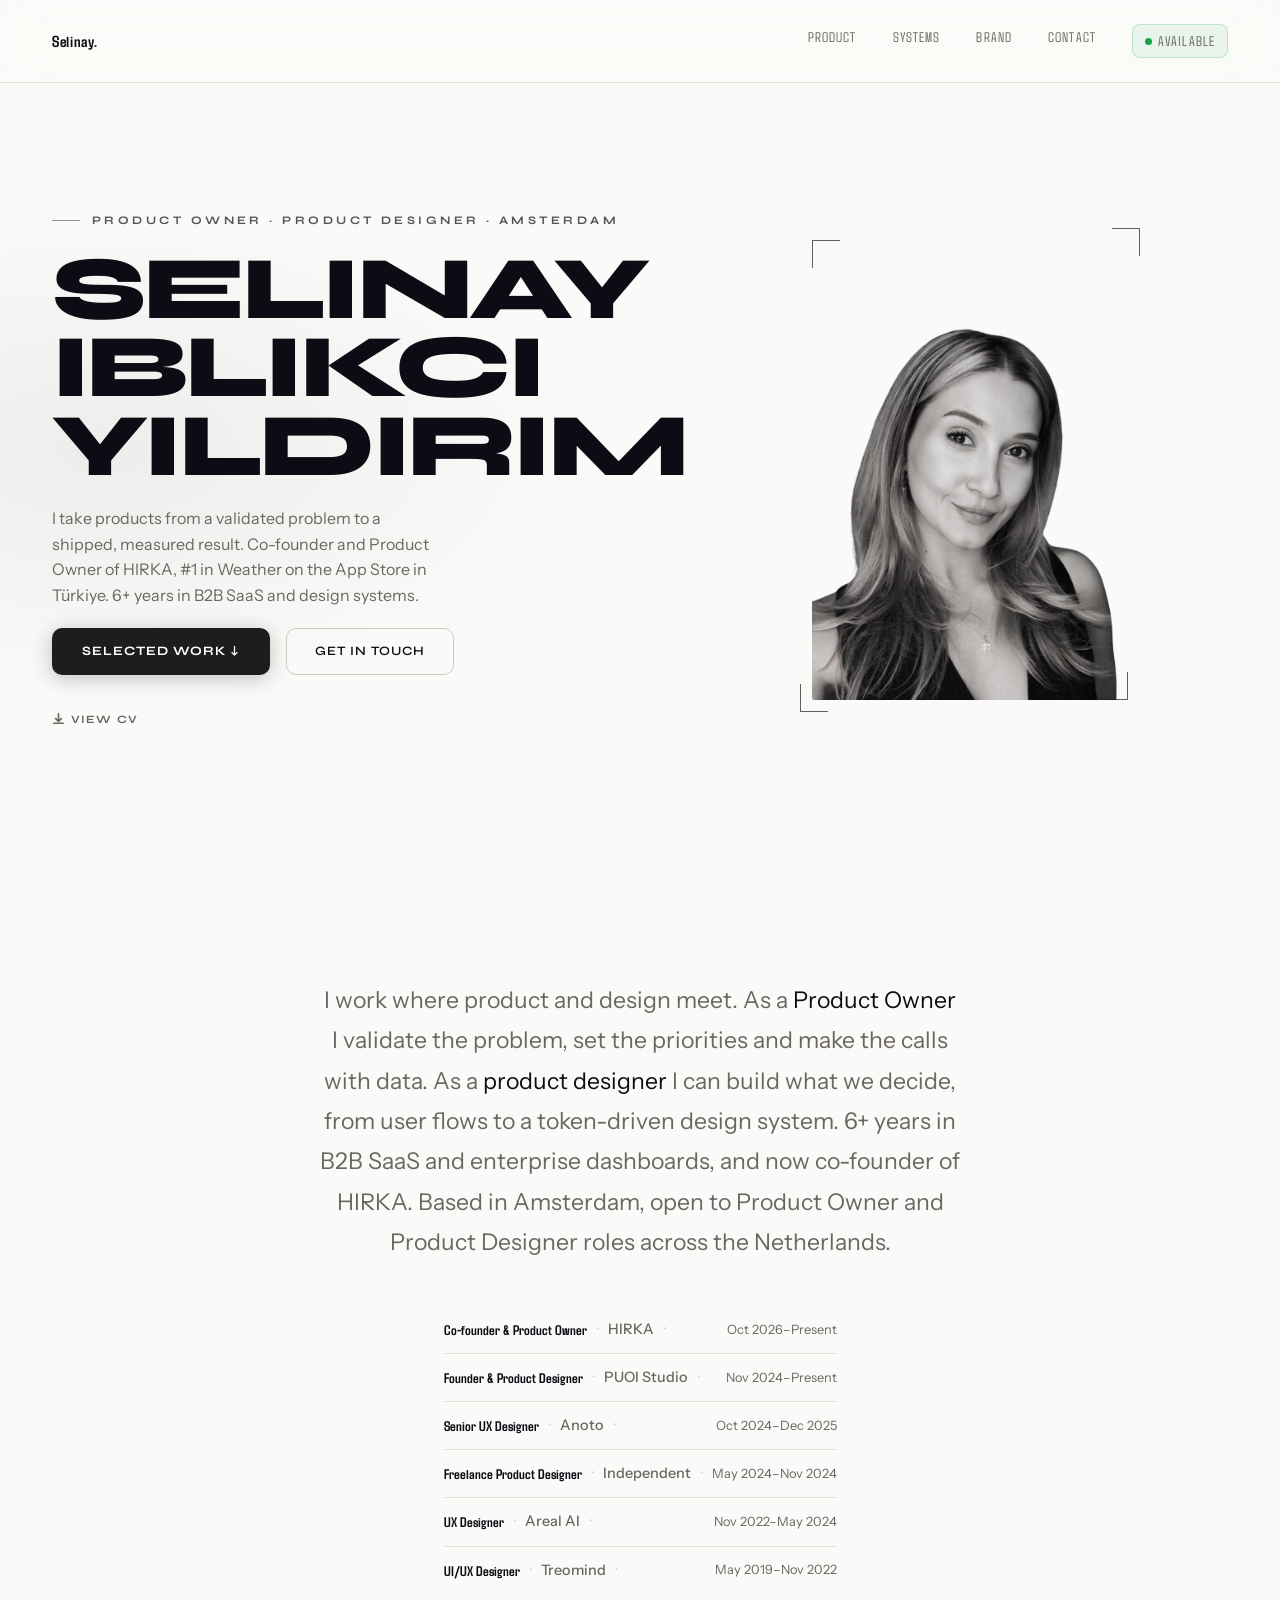
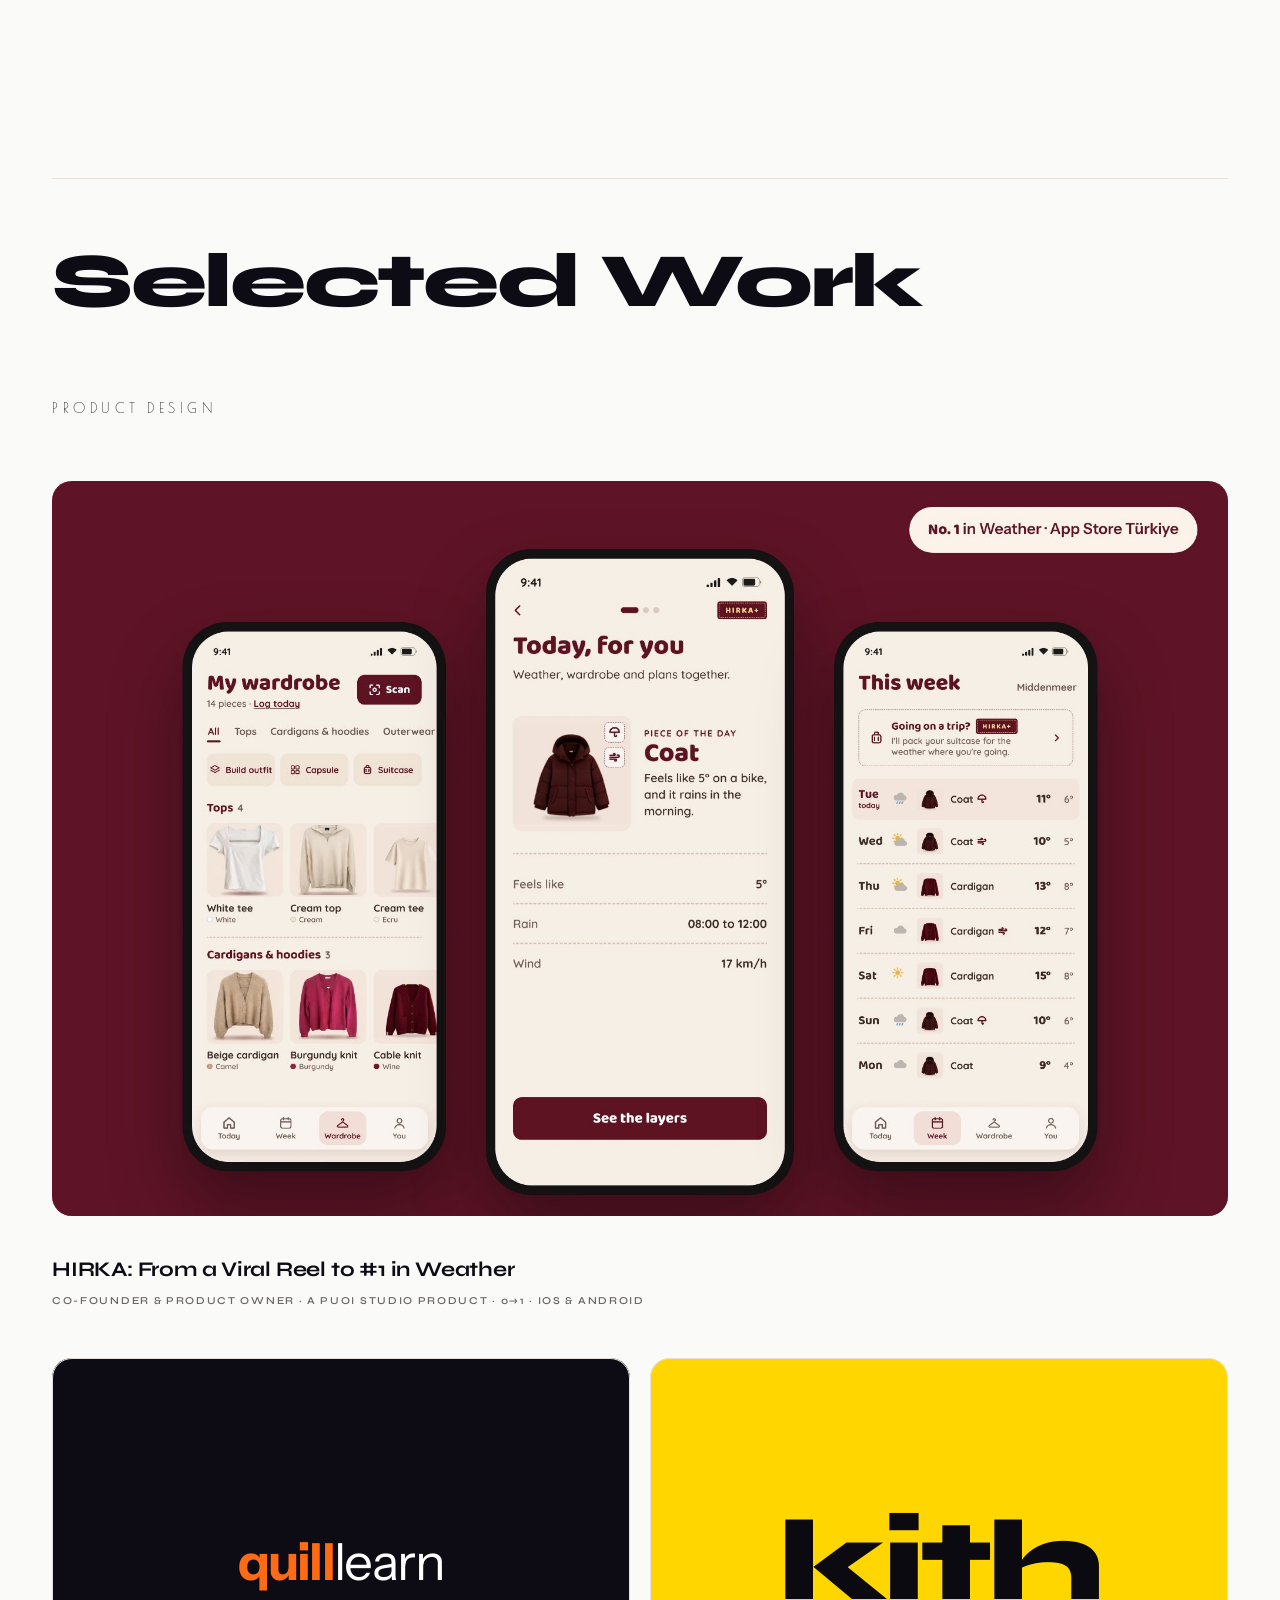
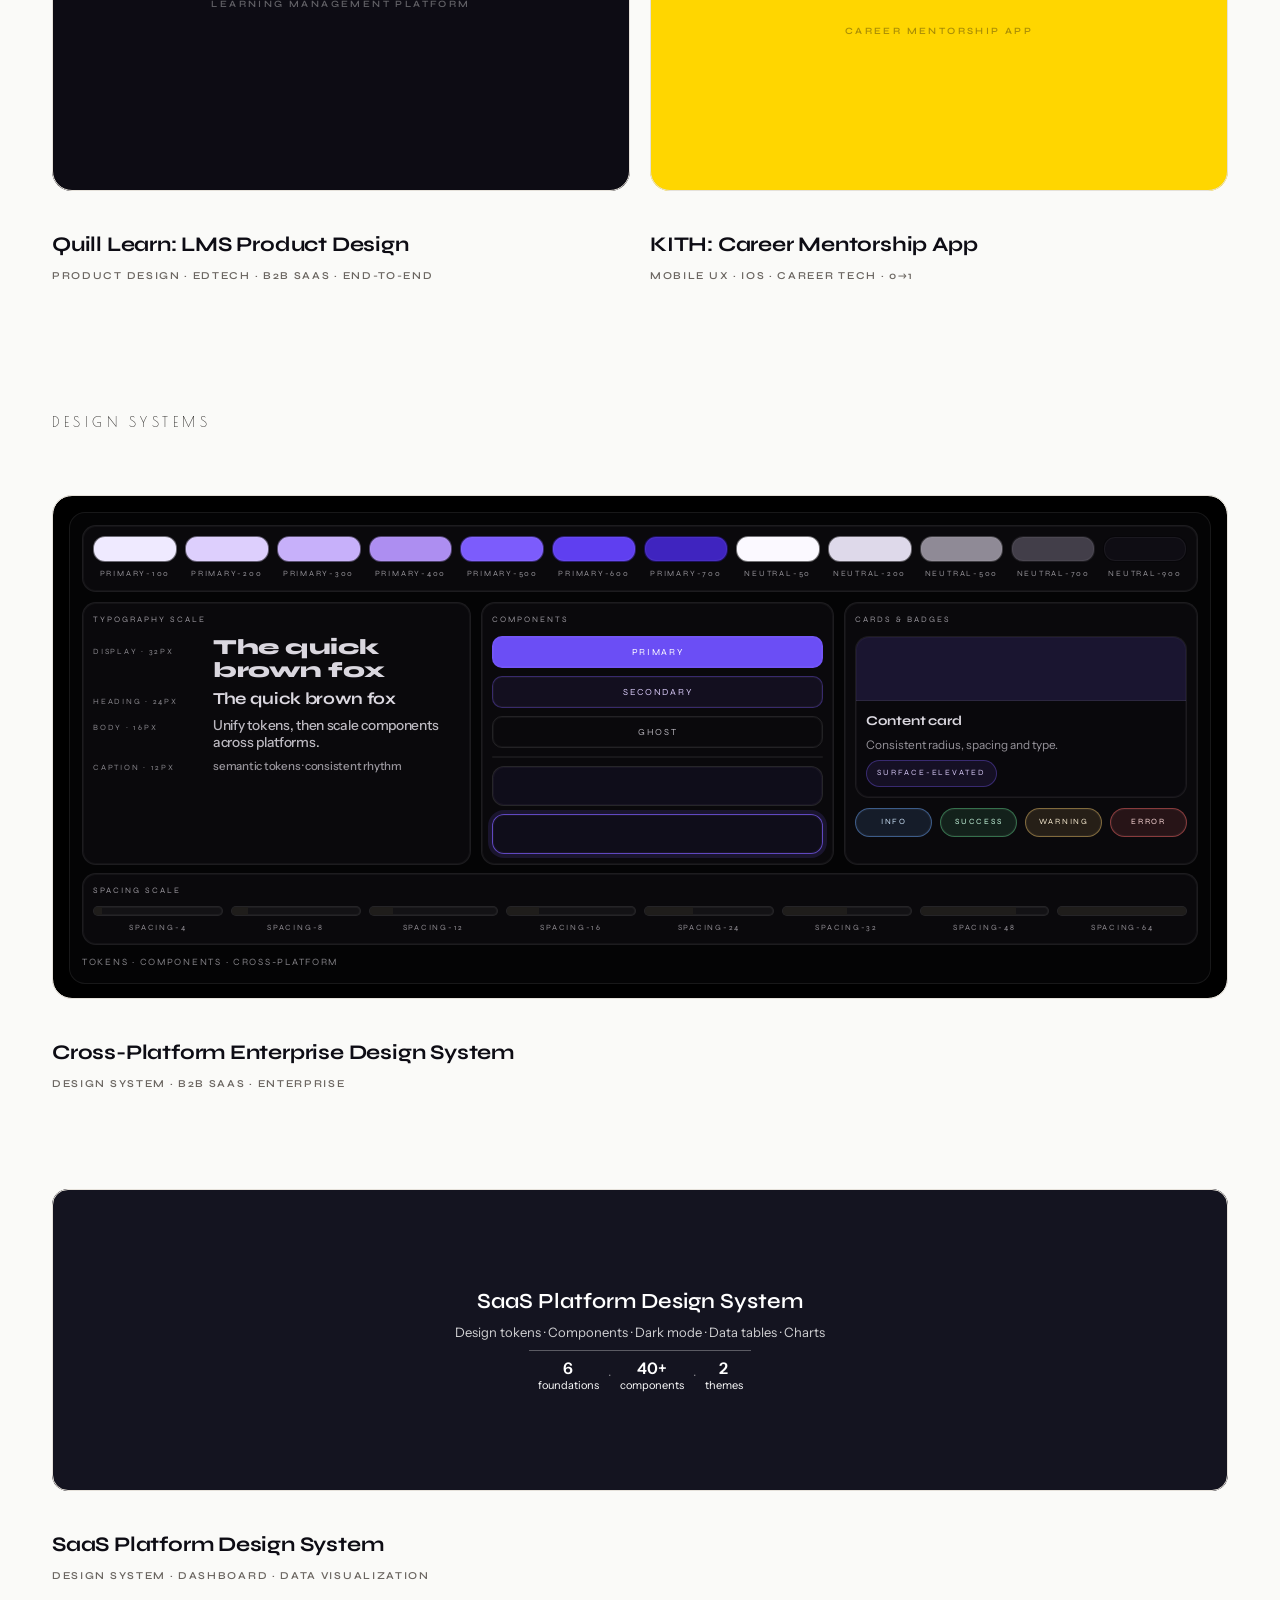
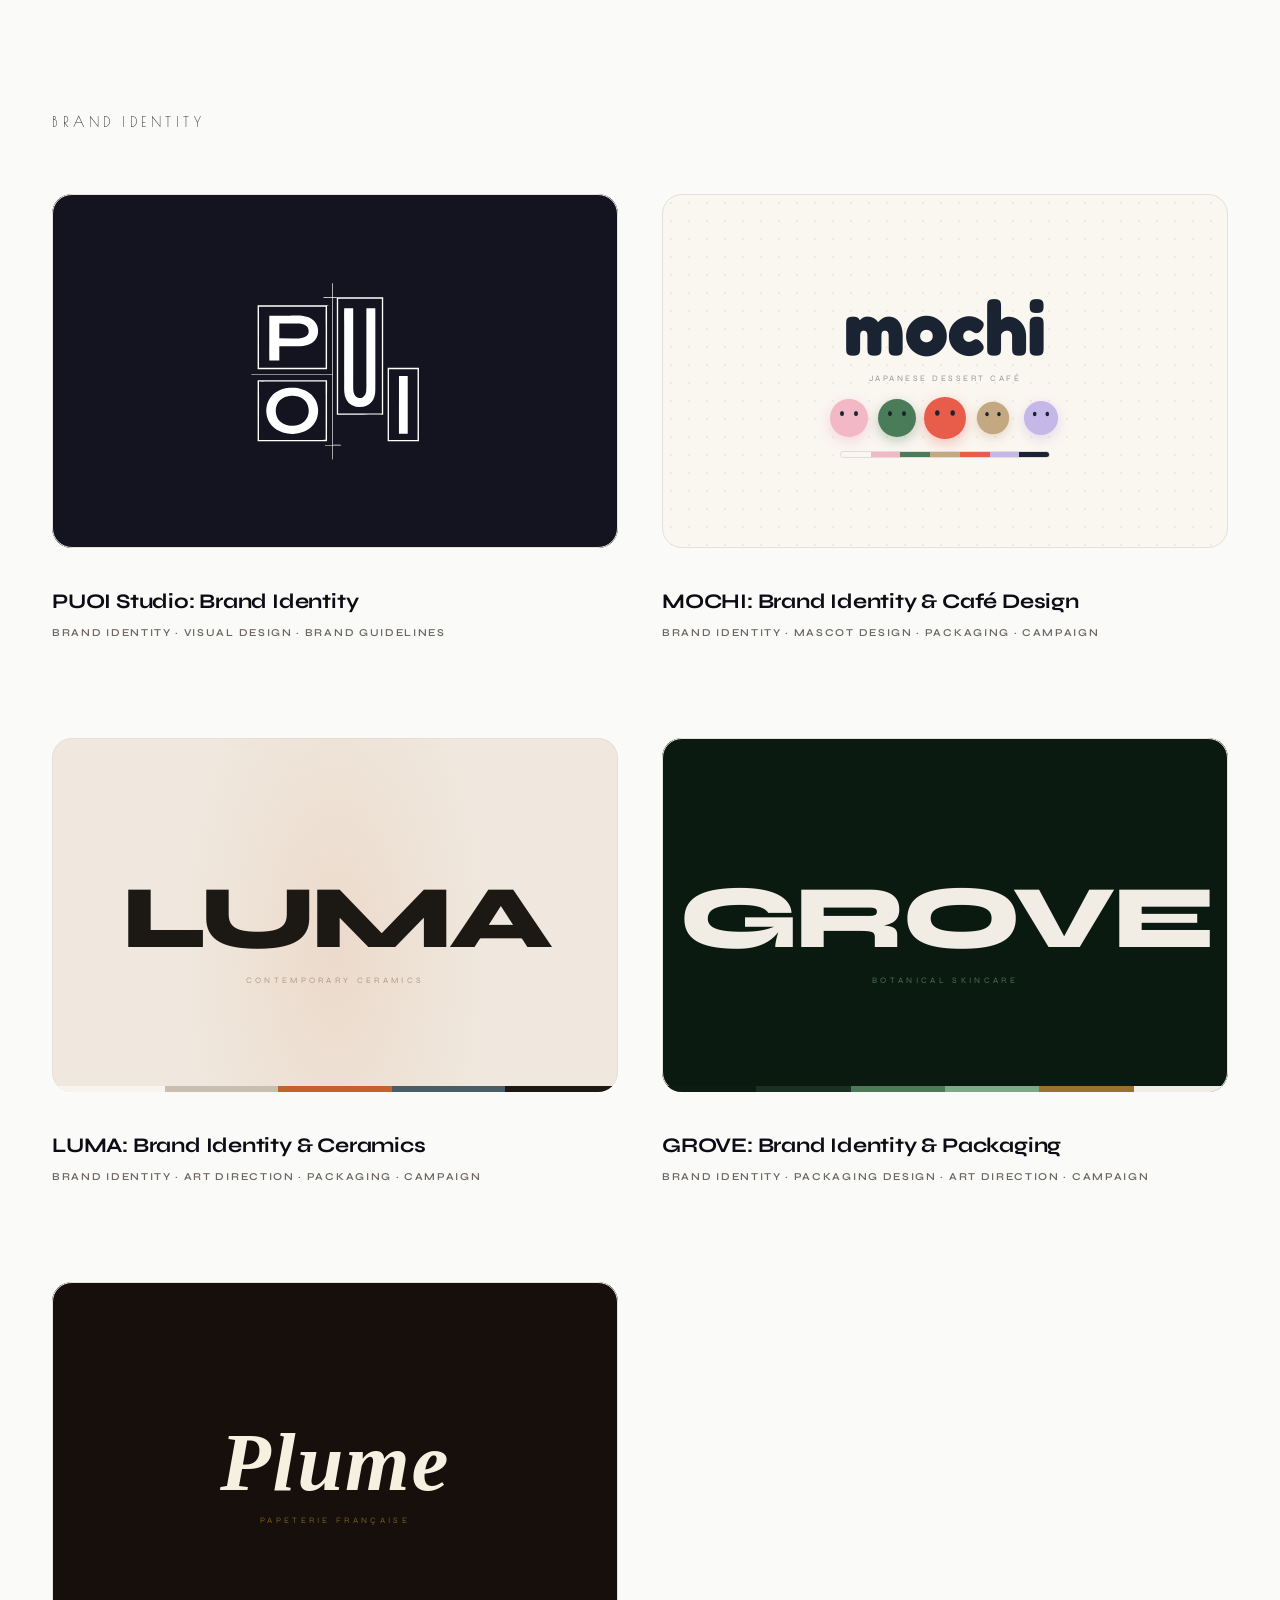
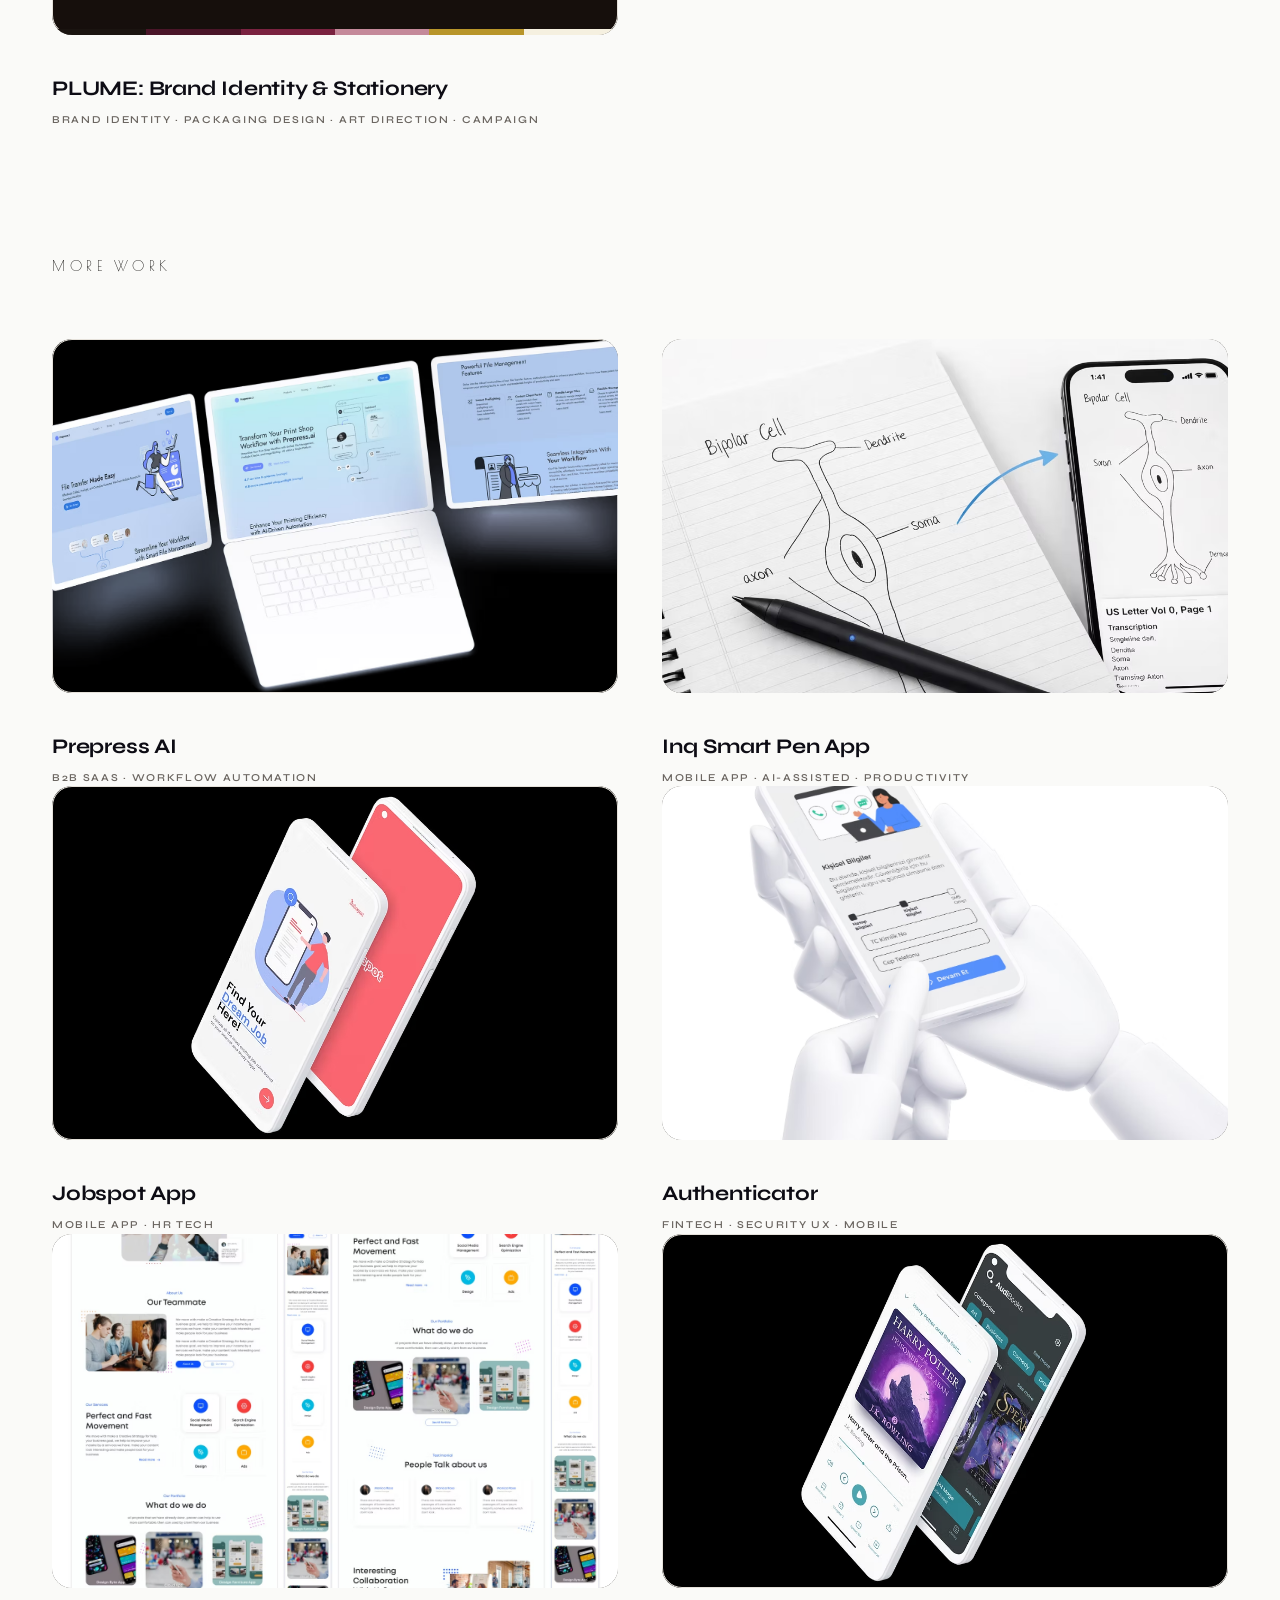
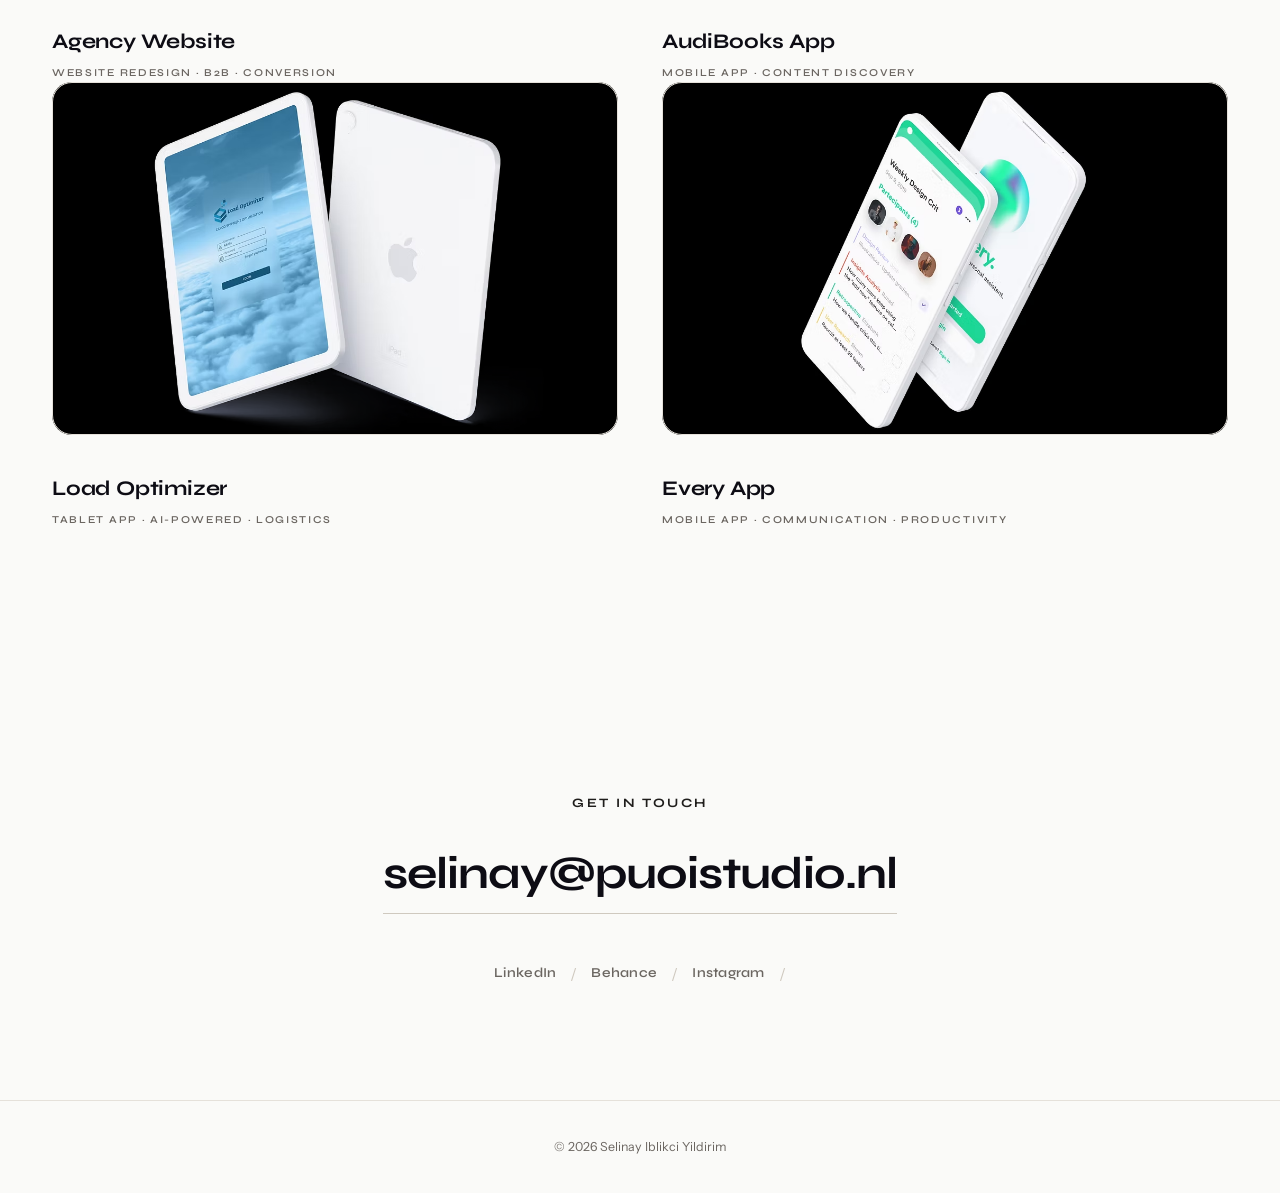
==== commit fc3cbd47: "HIRKA: rope-free cover images" ====
--- a/index.html
+++ b/index.html
@@ -2633,14 +2633,14 @@
   margin-bottom: 48px;
 }
 .project-image.project-image--hirka {
-  aspect-ratio: 16/9;
+  aspect-ratio: 16/10;
   background: #5e1426;
   border-radius: 20px;
   overflow: hidden;
 }
 .project-image.project-image--hirka img {
   object-fit: cover;
-  object-position: center 40%;
+  object-position: center;
 }
 
 </style>
@@ -2731,7 +2731,7 @@
 
     <a class="project-card project-card--hirka reveal" href="hirka-case-study.html" target="_blank" rel="noopener noreferrer">
       <div class="project-image project-image--hirka">
-        <img src="images/projects/hirka/cover-card.jpg" alt="HIRKA app screens: My wardrobe, Coat weather and Share your card" width="2000" height="1250" loading="lazy">
+        <img src="images/projects/hirka/cover-card.jpg" alt="HIRKA app screens: My wardrobe, Today for you and This week" width="2000" height="1250" loading="lazy">
       </div>
       <div class="project-info">
         <h4 class="project-name">HIRKA: From a Viral Reel to #1 in Weather</h4>
